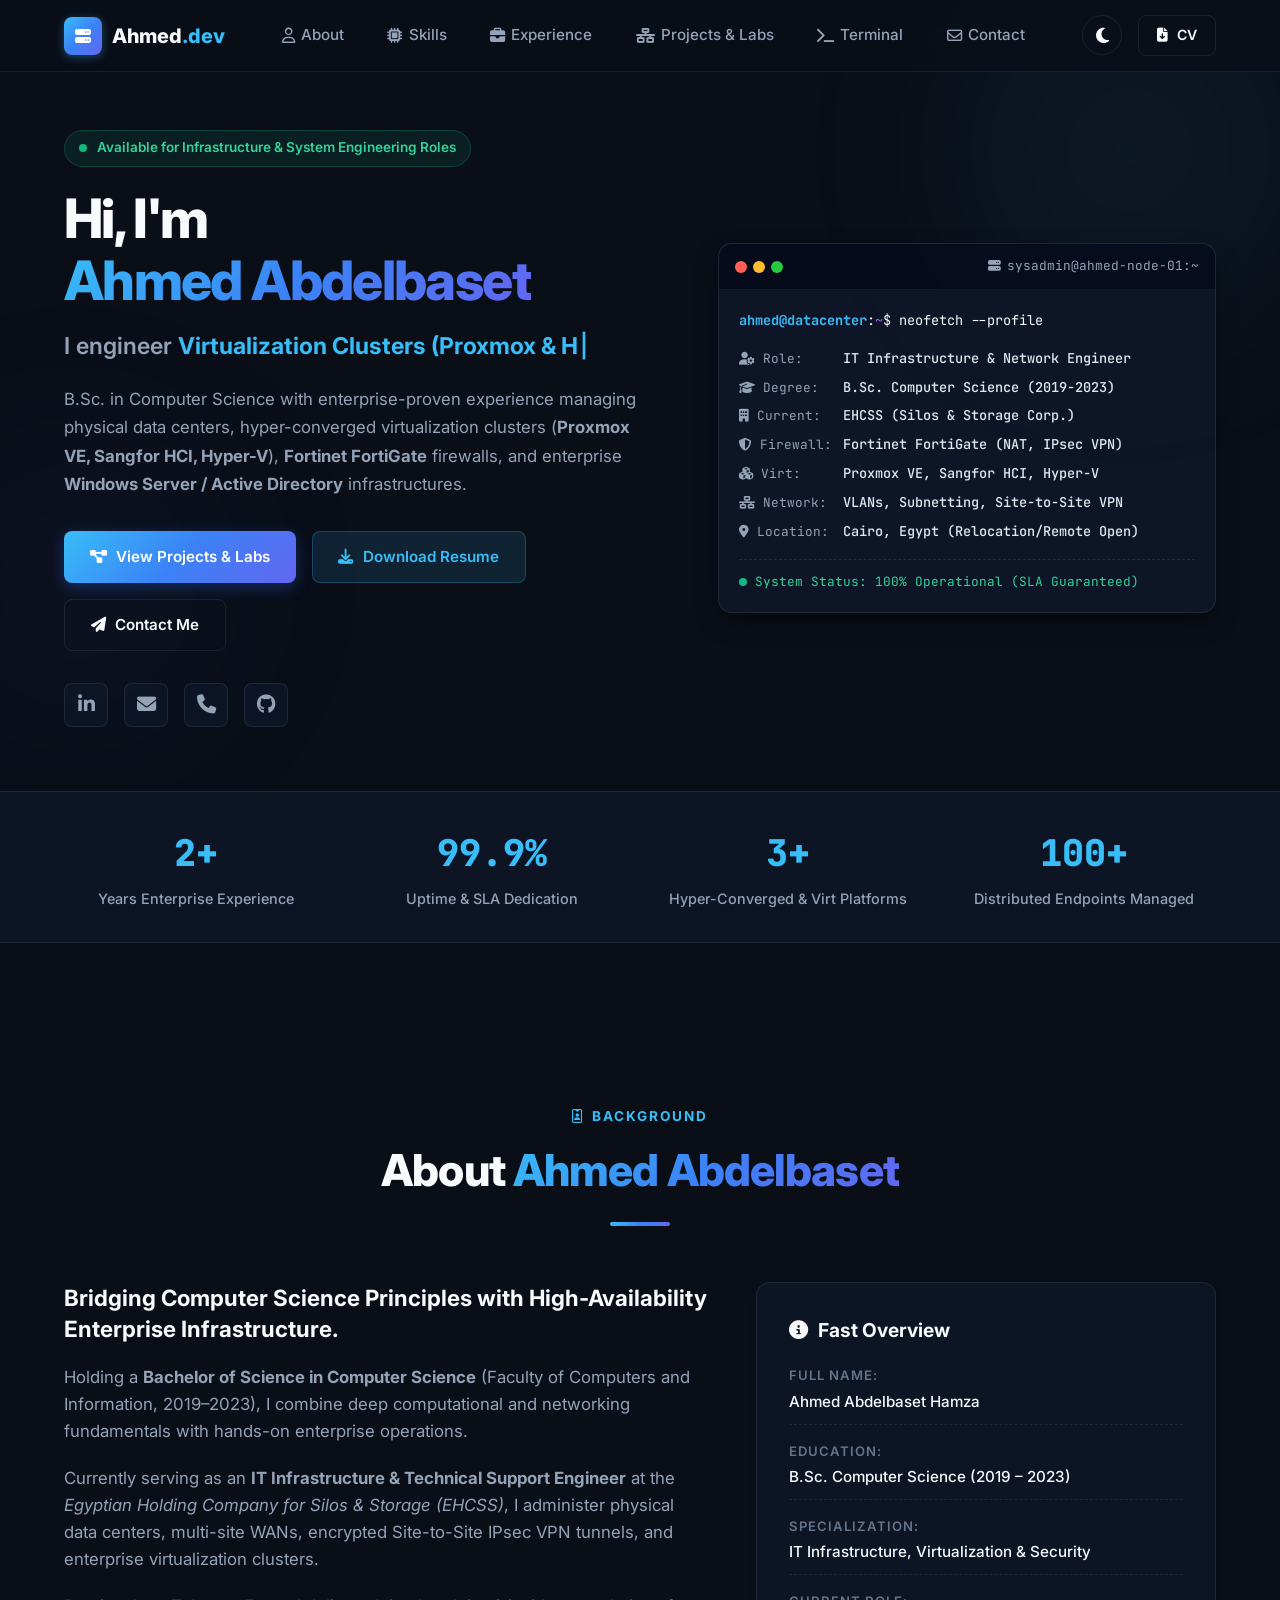
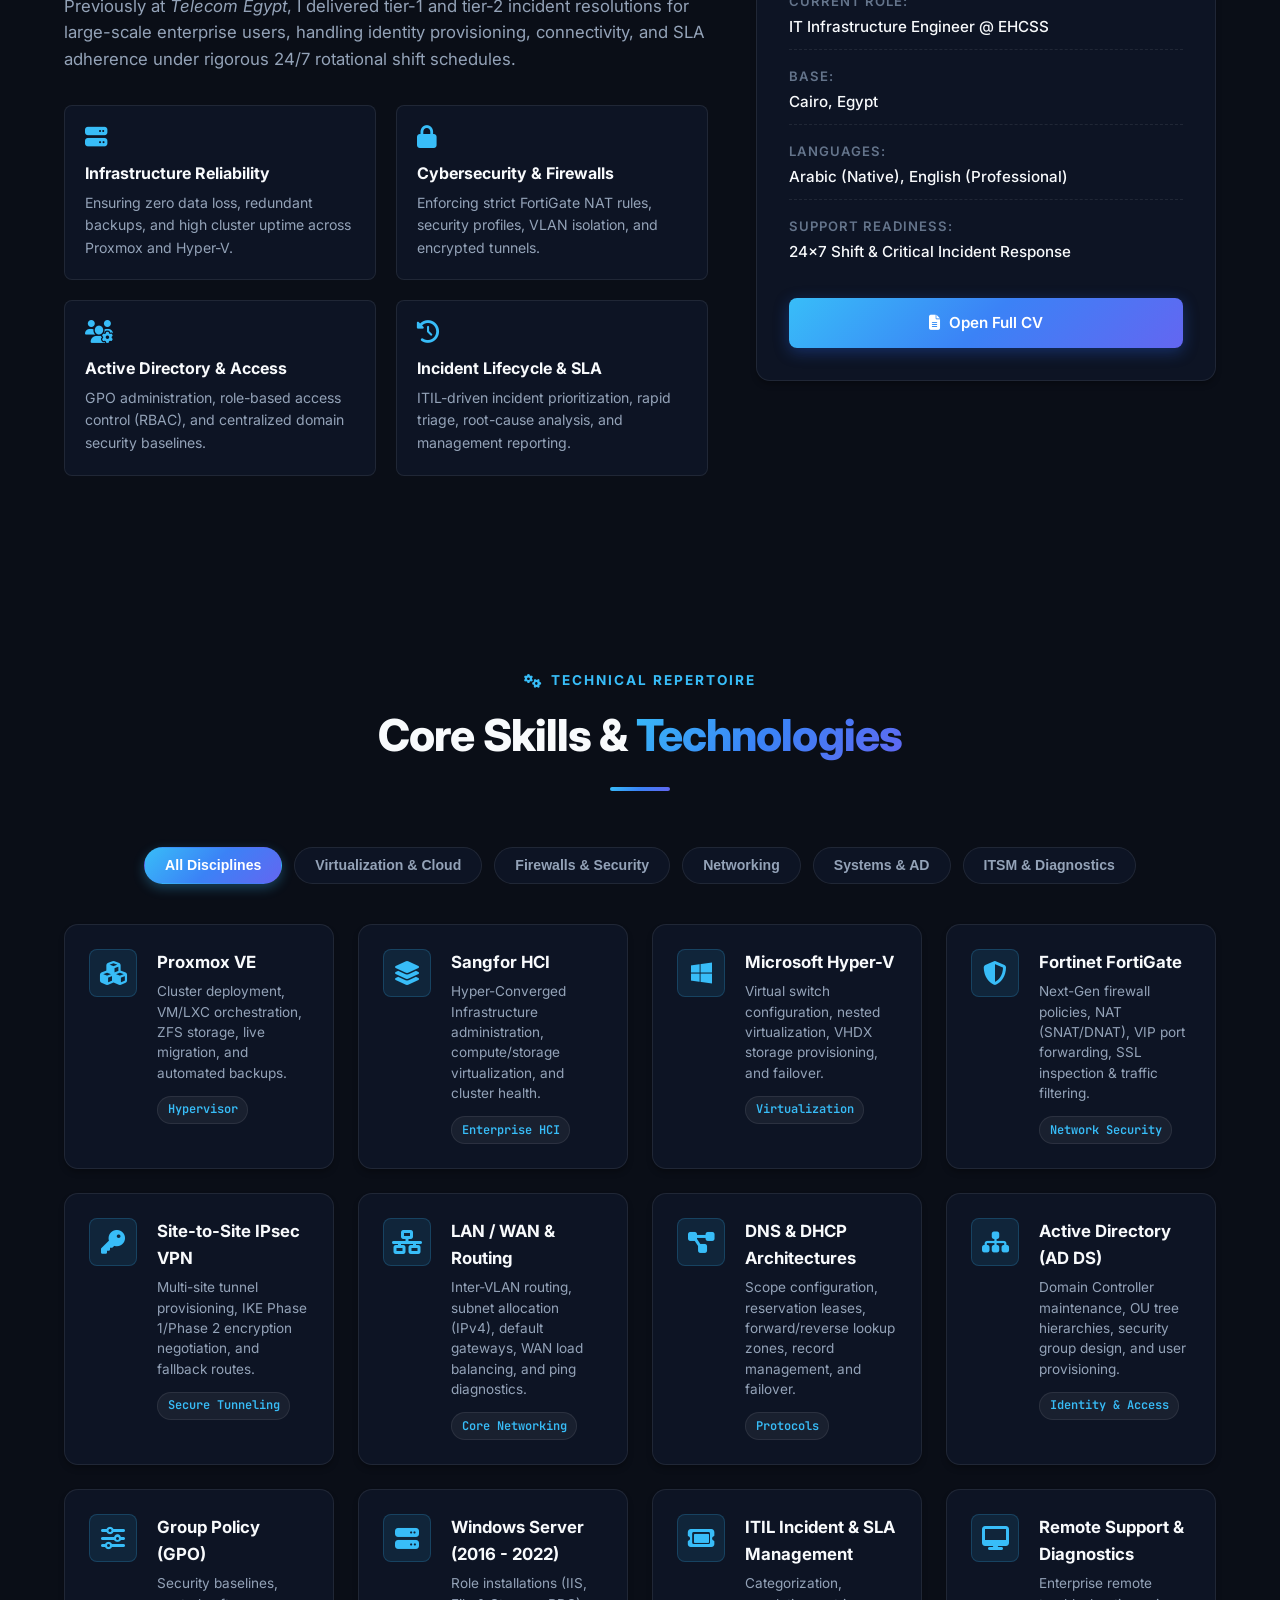
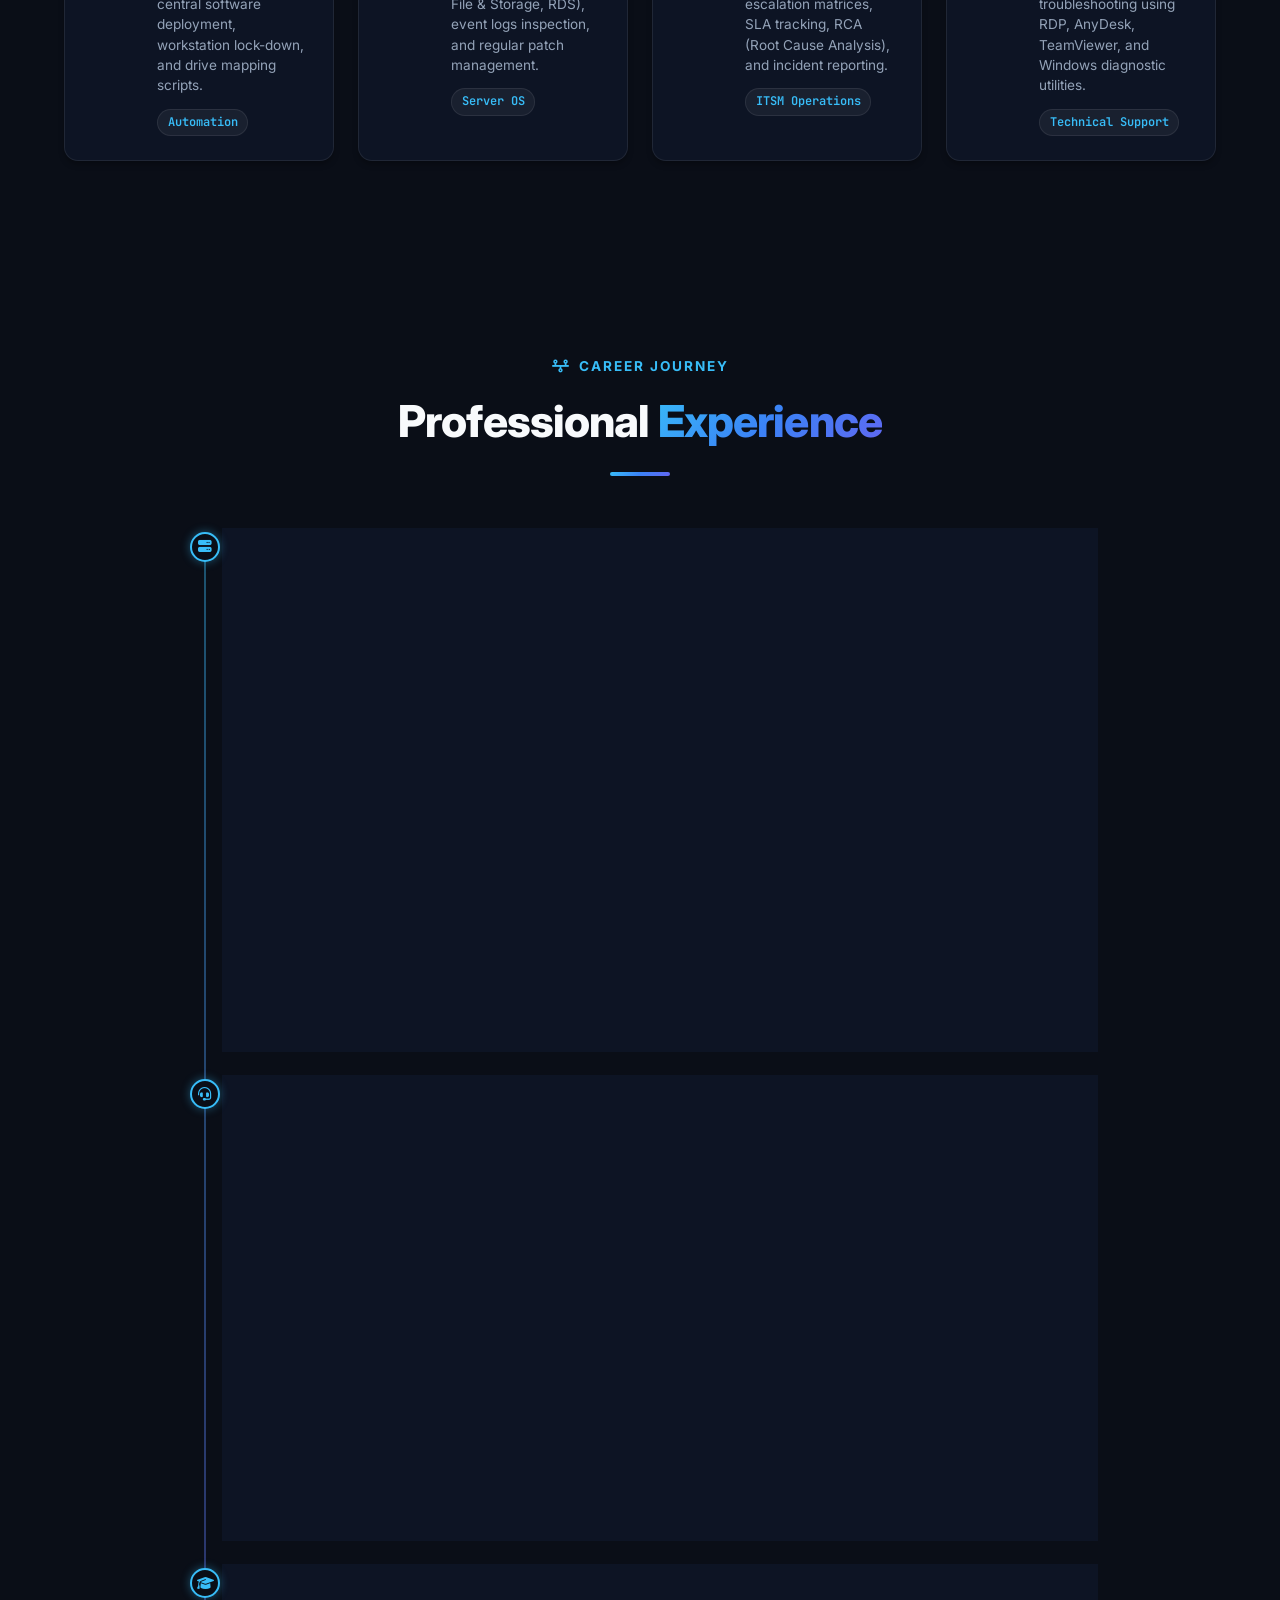
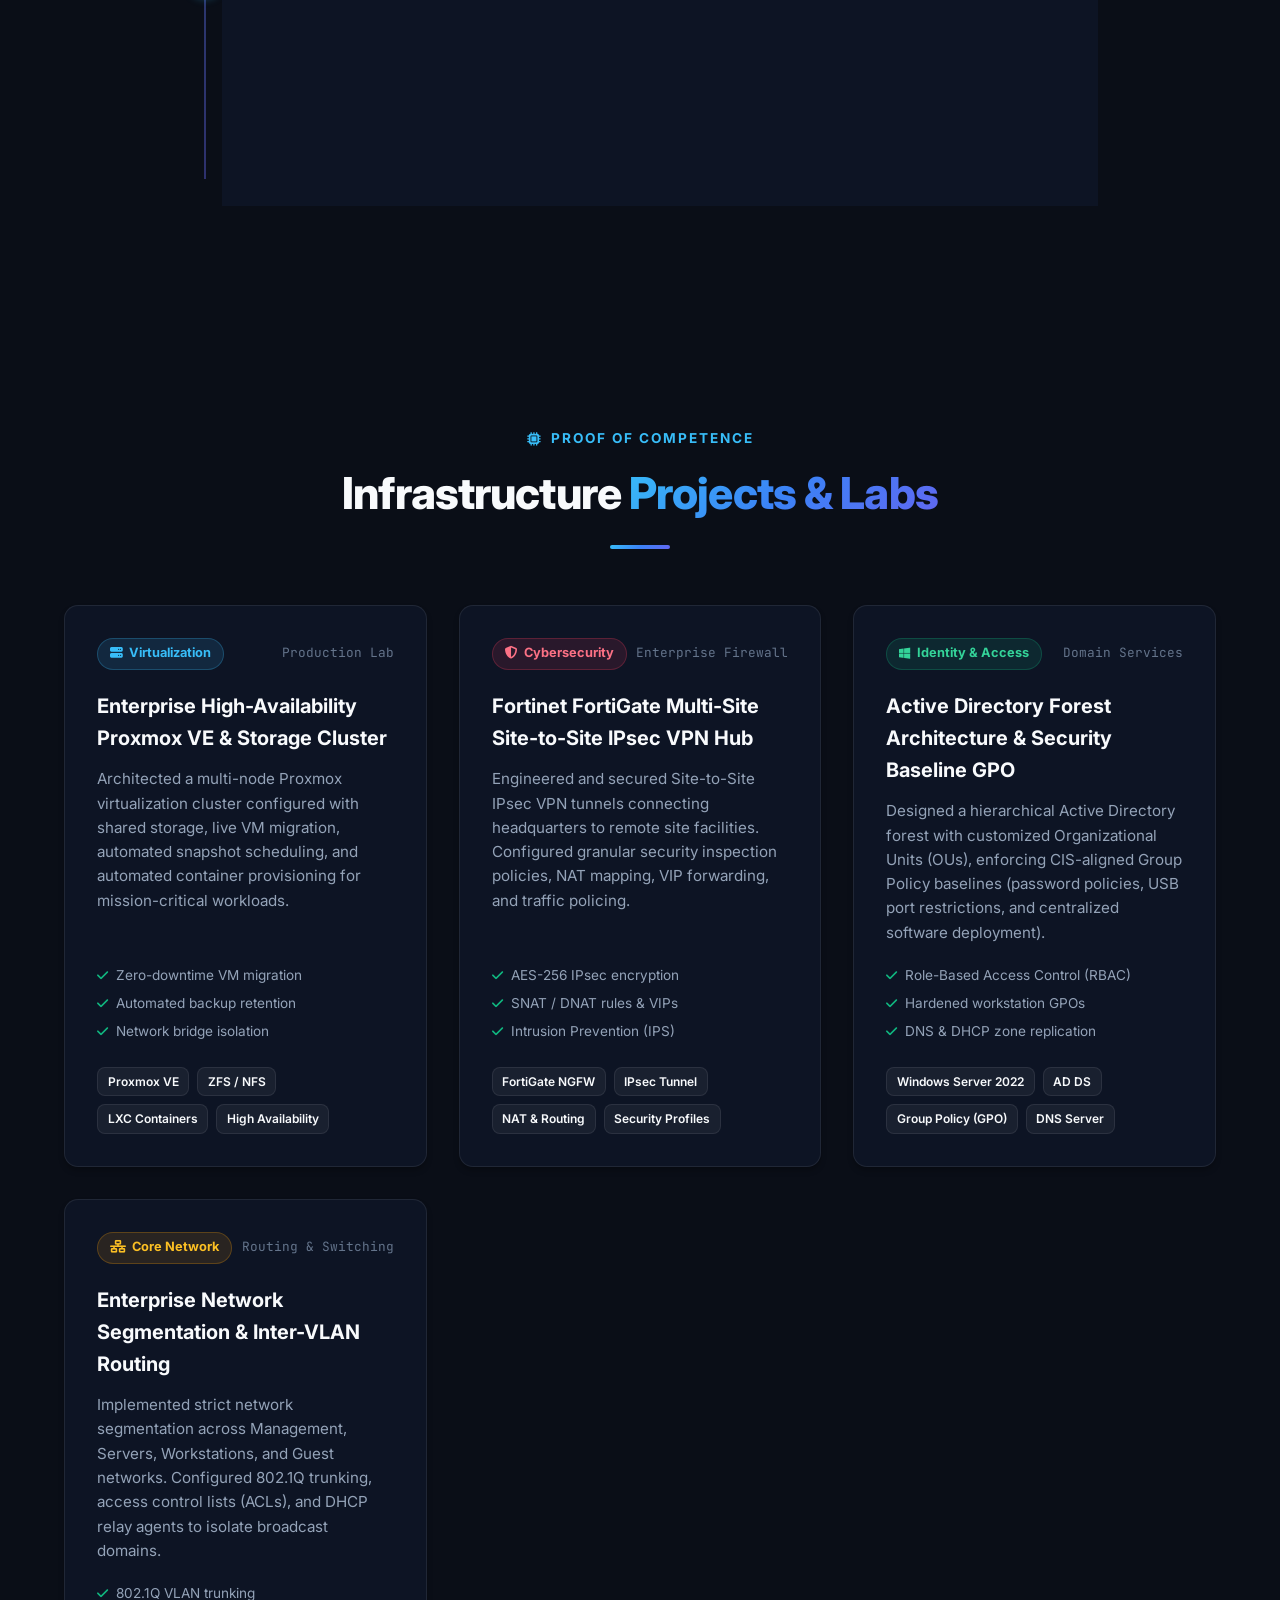
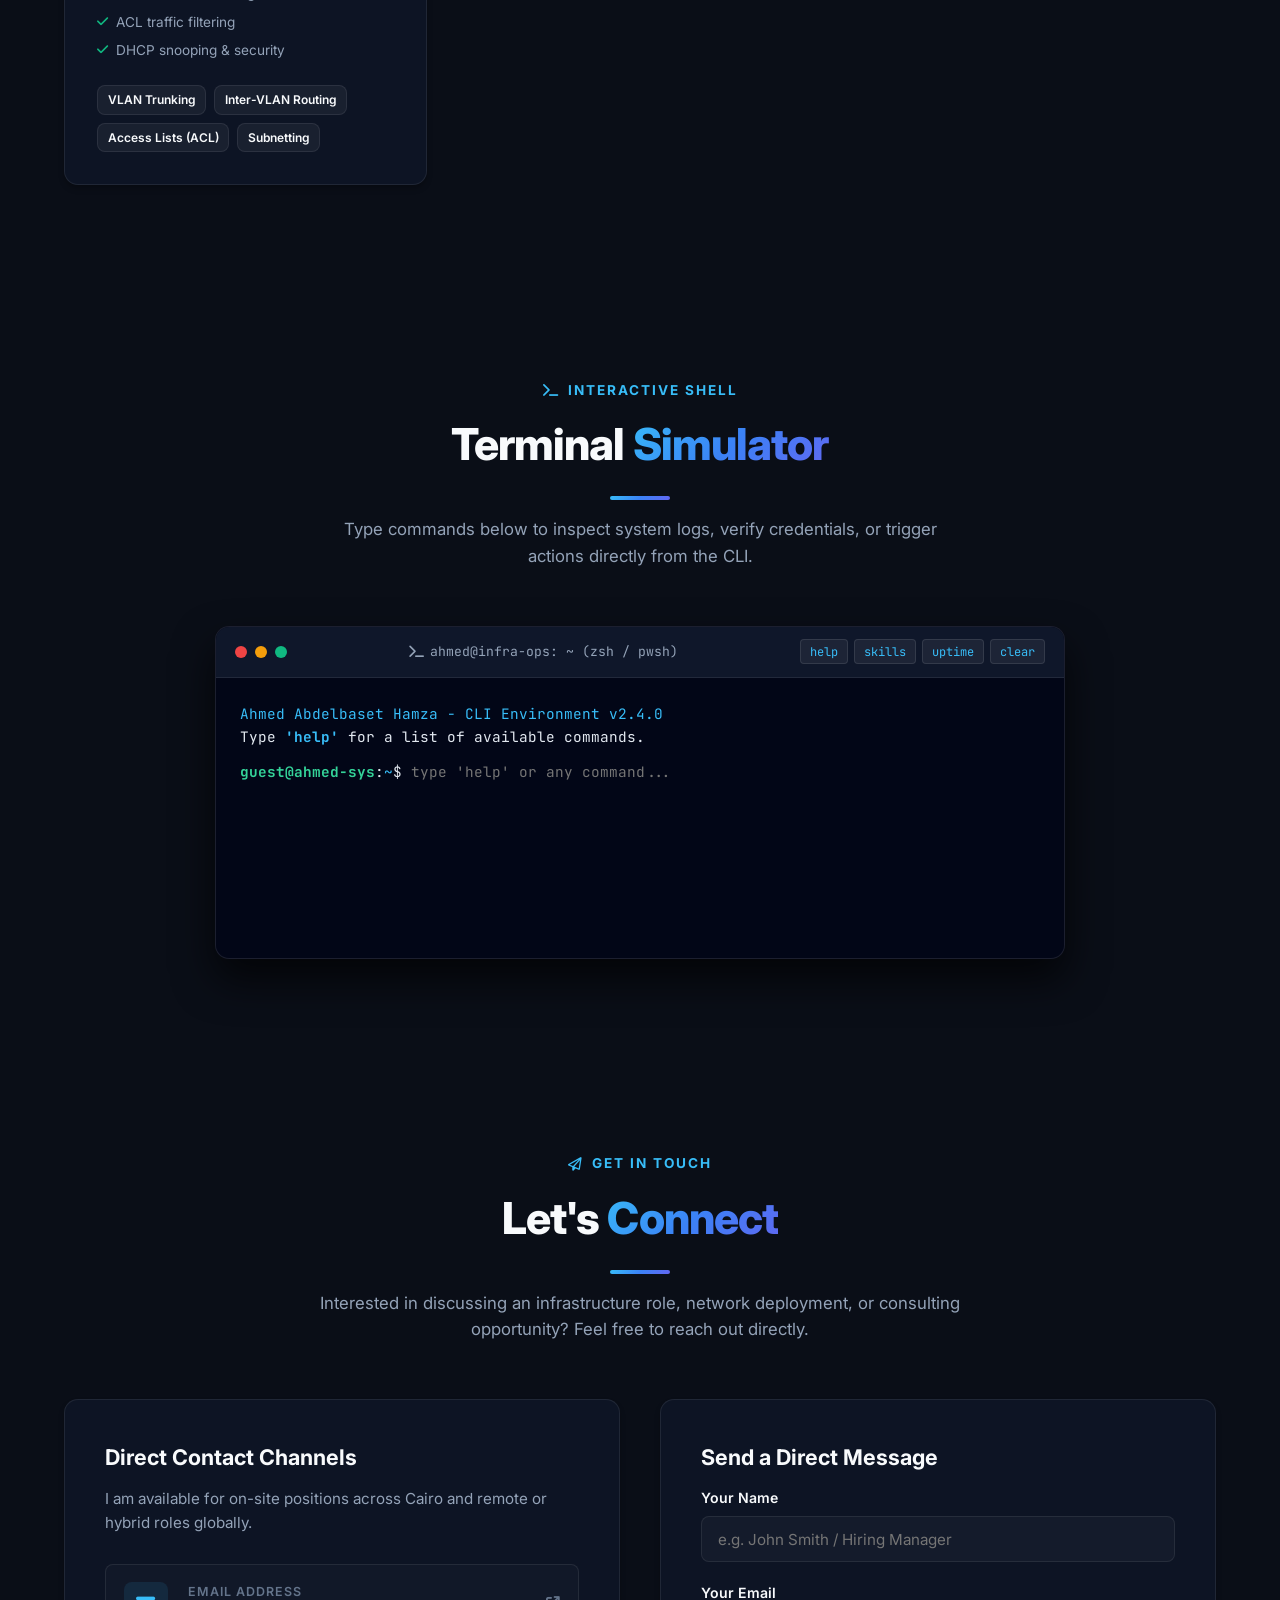
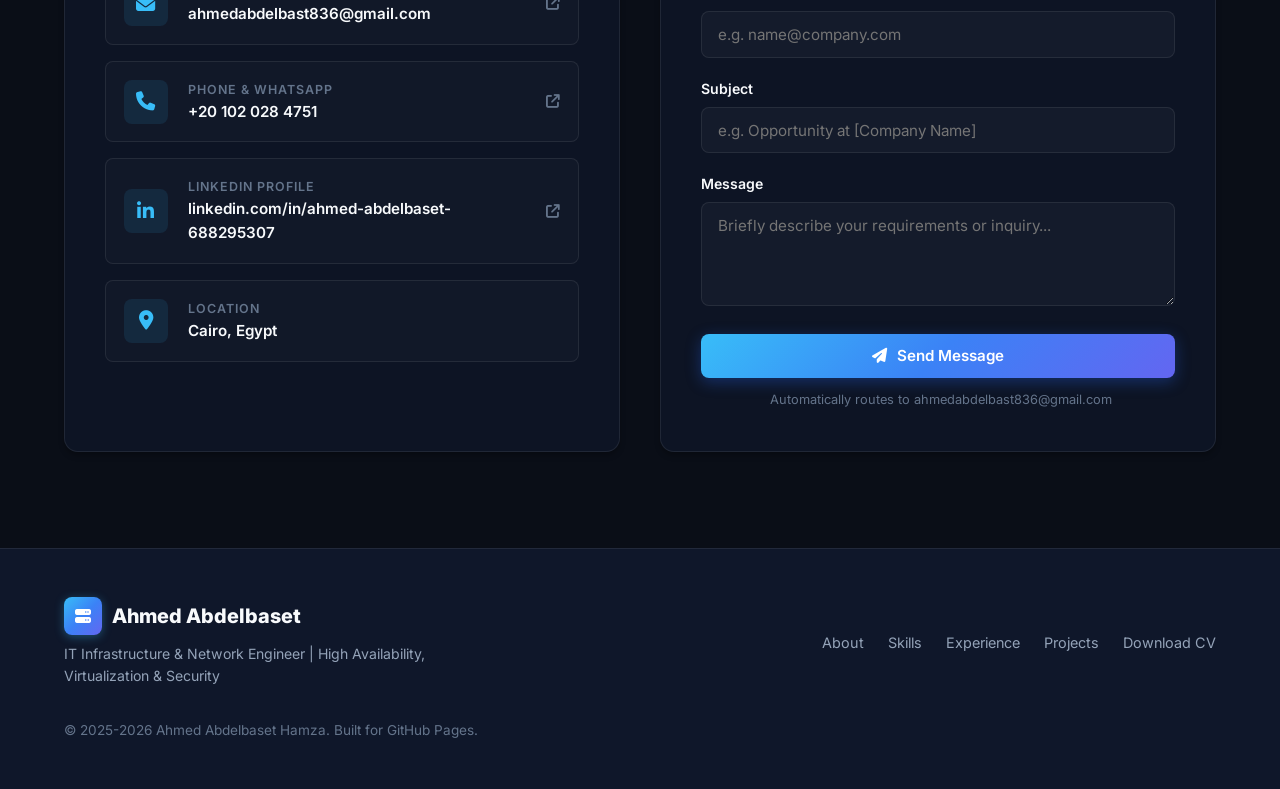
==== index.html @ 5640d0e8 "Add files via upload" ====
<!DOCTYPE html>
<html lang="en" data-theme="dark">
<head>
  <meta charset="UTF-8">
  <meta name="viewport" content="width=device-width, initial-scale=1.0">
  <title>Ahmed Abdelbaset | IT Infrastructure & Network Engineer</title>
  <meta name="description" content="Portfolio of Ahmed Abdelbaset Hamza - IT Infrastructure, Network Engineer & System Administrator. Specializing in Proxmox, FortiGate, Active Directory, and Enterprise IT Operations.">
  <meta name="keywords" content="Ahmed Abdelbaset, IT Infrastructure, Network Engineer, Proxmox, Fortinet FortiGate, Active Directory, Systems Administrator, Portfolio">
  <meta name="author" content="Ahmed Abdelbaset Hamza">

  <!-- Open Graph Meta Tags for Social Sharing & GitHub -->
  <meta property="og:title" content="Ahmed Abdelbaset | IT Infrastructure & Network Engineer">
  <meta property="og:description" content="Enterprise IT Infrastructure, Virtualization, Network Security & Systems Engineering Portfolio.">
  <meta property="og:type" content="website">

  <!-- Google Fonts: Inter & JetBrains Mono -->
  <link rel="preconnect" href="https://fonts.googleapis.com">
  <link rel="preconnect" href="https://fonts.gstatic.com" crossorigin>
  <link href="https://fonts.googleapis.com/css2?family=Inter:wght@300;400;500;600;700;800&family=JetBrains+Mono:wght@400;500;700&display=swap" rel="stylesheet">

  <!-- Font Awesome Icons -->
  <link rel="stylesheet" href="https://cdnjs.cloudflare.com/ajax/libs/font-awesome/6.5.1/css/all.min.css" integrity="sha512-DTOQO9RWCH3ppGqcWaEA1BIZOC6xxalwEsw9c2QQeAIftl+Vegovlnee1c9QX4TctnWMn13TZye+giMm8e2LwA==" crossorigin="anonymous" referrerpolicy="no-referrer" />

  <!-- Stylesheet -->
  <link rel="stylesheet" href="style.css">
</head>
<body>

  <!-- Background Ambient Glows -->
  <div class="glow-sphere glow-1"></div>
  <div class="glow-sphere glow-2"></div>

  <!-- Navigation Bar -->
  <header class="navbar" id="navbar">
    <div class="nav-container">
      <a href="#hero" class="brand-logo">
        <span class="logo-icon"><i class="fa-solid fa-server"></i></span>
        <span class="logo-text">Ahmed<span class="highlight">.dev</span></span>
      </a>

      <nav class="nav-menu" id="nav-menu">
        <ul class="nav-list">
          <li><a href="#about" class="nav-link"><i class="fa-regular fa-user"></i> About</a></li>
          <li><a href="#skills" class="nav-link"><i class="fa-solid fa-microchip"></i> Skills</a></li>
          <li><a href="#experience" class="nav-link"><i class="fa-solid fa-briefcase"></i> Experience</a></li>
          <li><a href="#projects" class="nav-link"><i class="fa-solid fa-network-wired"></i> Projects & Labs</a></li>
          <li><a href="#terminal" class="nav-link"><i class="fa-solid fa-terminal"></i> Terminal</a></li>
          <li><a href="#contact" class="nav-link"><i class="fa-regular fa-envelope"></i> Contact</a></li>
        </ul>
      </nav>

      <div class="nav-actions">
        <button class="theme-toggle-btn" id="theme-toggle" aria-label="Toggle dark/light mode" title="Toggle Theme">
          <i class="fa-solid fa-moon" id="theme-icon"></i>
        </button>
        <a href="Ahmed_Abdelbaset_CV.html" target="_blank" class="btn btn-outline nav-cv-btn">
          <i class="fa-solid fa-file-arrow-down"></i> <span>CV</span>
        </a>
        <button class="mobile-toggle-btn" id="mobile-toggle" aria-label="Open menu">
          <i class="fa-solid fa-bars"></i>
        </button>
      </div>
    </div>
  </header>

  <main>
    <!-- HERO SECTION -->
    <section class="hero-section" id="hero">
      <div class="container hero-container">
        <div class="hero-content">
          <div class="status-badge">
            <span class="pulse-dot"></span>
            <span>Available for Infrastructure & System Engineering Roles</span>
          </div>
          
          <h1 class="hero-title">
            Hi, I'm <span class="gradient-text">Ahmed Abdelbaset</span>
          </h1>

          <div class="role-wrapper">
            <span class="role-static">I engineer </span>
            <span class="role-dynamic" id="typewriter-text"></span>
            <span class="typing-cursor">|</span>
          </div>

          <p class="hero-description">
            B.Sc. in Computer Science with enterprise-proven experience managing physical data centers, hyper-converged virtualization clusters (<strong>Proxmox VE, Sangfor HCI, Hyper-V</strong>), <strong>Fortinet FortiGate</strong> firewalls, and enterprise <strong>Windows Server / Active Directory</strong> infrastructures.
          </p>

          <div class="hero-cta-group">
            <a href="#projects" class="btn btn-primary">
              <i class="fa-solid fa-diagram-project"></i> View Projects & Labs
            </a>
            <a href="Ahmed_Abdelbaset_CV.html" target="_blank" class="btn btn-secondary">
              <i class="fa-solid fa-download"></i> Download Resume
            </a>
            <a href="#contact" class="btn btn-outline">
              <i class="fa-solid fa-paper-plane"></i> Contact Me
            </a>
          </div>

          <div class="social-links-bar">
            <a href="https://www.linkedin.com/in/ahmed-abdelbaset-688295307" target="_blank" rel="noopener noreferrer" class="social-icon" title="LinkedIn Profile">
              <i class="fa-brands fa-linkedin-in"></i>
            </a>
            <a href="mailto:ahmedabdelbast836@gmail.com" class="social-icon" title="Send Email">
              <i class="fa-solid fa-envelope"></i>
            </a>
            <a href="tel:+201020284751" class="social-icon" title="Phone / WhatsApp">
              <i class="fa-solid fa-phone"></i>
            </a>
            <a href="https://github.com" target="_blank" rel="noopener noreferrer" class="social-icon" title="GitHub">
              <i class="fa-brands fa-github"></i>
            </a>
          </div>
        </div>

        <div class="hero-card-visual">
          <div class="terminal-card-glass">
            <div class="terminal-card-header">
              <div class="window-controls">
                <span class="circle red"></span>
                <span class="circle yellow"></span>
                <span class="circle green"></span>
              </div>
              <span class="terminal-card-title"><i class="fa-solid fa-server"></i> sysadmin@ahmed-node-01:~</span>
            </div>
            <div class="terminal-card-body">
              <p><span class="prompt-user">ahmed@datacenter</span>:<span class="prompt-path">~</span>$ neofetch --profile</p>
              <div class="quick-profile-spec">
                <div class="spec-row">
                  <span class="spec-label"><i class="fa-solid fa-user-gear"></i> Role:</span>
                  <span class="spec-val">IT Infrastructure & Network Engineer</span>
                </div>
                <div class="spec-row">
                  <span class="spec-label"><i class="fa-solid fa-graduation-cap"></i> Degree:</span>
                  <span class="spec-val">B.Sc. Computer Science (2019-2023)</span>
                </div>
                <div class="spec-row">
                  <span class="spec-label"><i class="fa-solid fa-building"></i> Current:</span>
                  <span class="spec-val">EHCSS (Silos & Storage Corp.)</span>
                </div>
                <div class="spec-row">
                  <span class="spec-label"><i class="fa-solid fa-shield-halved"></i> Firewall:</span>
                  <span class="spec-val">Fortinet FortiGate (NAT, IPsec VPN)</span>
                </div>
                <div class="spec-row">
                  <span class="spec-label"><i class="fa-solid fa-cubes"></i> Virt:</span>
                  <span class="spec-val">Proxmox VE, Sangfor HCI, Hyper-V</span>
                </div>
                <div class="spec-row">
                  <span class="spec-label"><i class="fa-solid fa-network-wired"></i> Network:</span>
                  <span class="spec-val">VLANs, Subnetting, Site-to-Site VPN</span>
                </div>
                <div class="spec-row">
                  <span class="spec-label"><i class="fa-solid fa-location-dot"></i> Location:</span>
                  <span class="spec-val">Cairo, Egypt (Relocation/Remote Open)</span>
                </div>
              </div>
              <div class="terminal-status-line">
                <span class="status-indicator-live"></span> System Status: 100% Operational (SLA Guaranteed)
              </div>
            </div>
          </div>
        </div>
      </div>

      <!-- Quick Metrics Ribbon -->
      <div class="metrics-ribbon">
        <div class="container metrics-grid">
          <div class="metric-item">
            <span class="metric-number">2+</span>
            <span class="metric-label">Years Enterprise Experience</span>
          </div>
          <div class="metric-item">
            <span class="metric-number">99.9%</span>
            <span class="metric-label">Uptime & SLA Dedication</span>
          </div>
          <div class="metric-item">
            <span class="metric-number">3+</span>
            <span class="metric-label">Hyper-Converged & Virt Platforms</span>
          </div>
          <div class="metric-item">
            <span class="metric-number">100+</span>
            <span class="metric-label">Distributed Endpoints Managed</span>
          </div>
        </div>
      </div>
    </section>

    <!-- ABOUT SECTION -->
    <section class="section about-section" id="about">
      <div class="container">
        <div class="section-header">
          <span class="section-subtitle"><i class="fa-regular fa-id-badge"></i> Background</span>
          <h2 class="section-title">About <span class="gradient-text">Ahmed Abdelbaset</span></h2>
          <div class="header-line"></div>
        </div>

        <div class="about-grid">
          <div class="about-text-column">
            <h3 class="about-lead">
              Bridging Computer Science Principles with High-Availability Enterprise Infrastructure.
            </h3>
            <p>
              Holding a <strong>Bachelor of Science in Computer Science</strong> (Faculty of Computers and Information, 2019–2023), I combine deep computational and networking fundamentals with hands-on enterprise operations.
            </p>
            <p>
              Currently serving as an <strong>IT Infrastructure & Technical Support Engineer</strong> at the <em>Egyptian Holding Company for Silos & Storage (EHCSS)</em>, I administer physical data centers, multi-site WANs, encrypted Site-to-Site IPsec VPN tunnels, and enterprise virtualization clusters.
            </p>
            <p>
              Previously at <em>Telecom Egypt</em>, I delivered tier-1 and tier-2 incident resolutions for large-scale enterprise users, handling identity provisioning, connectivity, and SLA adherence under rigorous 24/7 rotational shift schedules.
            </p>

            <div class="highlights-grid">
              <div class="highlight-box">
                <i class="fa-solid fa-server highlight-icon"></i>
                <h4>Infrastructure Reliability</h4>
                <p>Ensuring zero data loss, redundant backups, and high cluster uptime across Proxmox and Hyper-V.</p>
              </div>
              <div class="highlight-box">
                <i class="fa-solid fa-lock highlight-icon"></i>
                <h4>Cybersecurity & Firewalls</h4>
                <p>Enforcing strict FortiGate NAT rules, security profiles, VLAN isolation, and encrypted tunnels.</p>
              </div>
              <div class="highlight-box">
                <i class="fa-solid fa-users-gear highlight-icon"></i>
                <h4>Active Directory & Access</h4>
                <p>GPO administration, role-based access control (RBAC), and centralized domain security baselines.</p>
              </div>
              <div class="highlight-box">
                <i class="fa-solid fa-clock-rotate-left highlight-icon"></i>
                <h4>Incident Lifecycle & SLA</h4>
                <p>ITIL-driven incident prioritization, rapid triage, root-cause analysis, and management reporting.</p>
              </div>
            </div>
          </div>

          <div class="about-sidebar">
            <div class="quick-facts-card glass-panel">
              <h3><i class="fa-solid fa-circle-info"></i> Fast Overview</h3>
              <ul class="facts-list">
                <li>
                  <span class="fact-title">Full Name:</span>
                  <span class="fact-desc">Ahmed Abdelbaset Hamza</span>
                </li>
                <li>
                  <span class="fact-title">Education:</span>
                  <span class="fact-desc">B.Sc. Computer Science (2019 – 2023)</span>
                </li>
                <li>
                  <span class="fact-title">Specialization:</span>
                  <span class="fact-desc">IT Infrastructure, Virtualization & Security</span>
                </li>
                <li>
                  <span class="fact-title">Current Role:</span>
                  <span class="fact-desc">IT Infrastructure Engineer @ EHCSS</span>
                </li>
                <li>
                  <span class="fact-title">Base:</span>
                  <span class="fact-desc">Cairo, Egypt</span>
                </li>
                <li>
                  <span class="fact-title">Languages:</span>
                  <span class="fact-desc">Arabic (Native), English (Professional)</span>
                </li>
                <li>
                  <span class="fact-title">Support Readiness:</span>
                  <span class="fact-desc">24x7 Shift & Critical Incident Response</span>
                </li>
              </ul>
              <div class="card-action">
                <a href="Ahmed_Abdelbaset_CV.html" target="_blank" class="btn btn-primary btn-full">
                  <i class="fa-solid fa-file-lines"></i> Open Full CV
                </a>
              </div>
            </div>
          </div>
        </div>
      </div>
    </section>

    <!-- SKILLS SECTION -->
    <section class="section skills-section" id="skills">
      <div class="container">
        <div class="section-header">
          <span class="section-subtitle"><i class="fa-solid fa-gears"></i> Technical Repertoire</span>
          <h2 class="section-title">Core Skills & <span class="gradient-text">Technologies</span></h2>
          <div class="header-line"></div>
        </div>

        <!-- Filter tabs -->
        <div class="skills-filter-tabs">
          <button class="filter-btn active" data-filter="all">All Disciplines</button>
          <button class="filter-btn" data-filter="virt">Virtualization & Cloud</button>
          <button class="filter-btn" data-filter="sec">Firewalls & Security</button>
          <button class="filter-btn" data-filter="net">Networking</button>
          <button class="filter-btn" data-filter="sys">Systems & AD</button>
          <button class="filter-btn" data-filter="ops">ITSM & Diagnostics</button>
        </div>

        <div class="skills-grid">
          <!-- Virtualization -->
          <div class="skill-card glass-panel" data-category="virt">
            <div class="skill-icon-wrap"><i class="fa-solid fa-cubes"></i></div>
            <div class="skill-info">
              <h4>Proxmox VE</h4>
              <p>Cluster deployment, VM/LXC orchestration, ZFS storage, live migration, and automated backups.</p>
              <span class="skill-tag">Hypervisor</span>
            </div>
          </div>

          <div class="skill-card glass-panel" data-category="virt">
            <div class="skill-icon-wrap"><i class="fa-solid fa-layer-group"></i></div>
            <div class="skill-info">
              <h4>Sangfor HCI</h4>
              <p>Hyper-Converged Infrastructure administration, compute/storage virtualization, and cluster health.</p>
              <span class="skill-tag">Enterprise HCI</span>
            </div>
          </div>

          <div class="skill-card glass-panel" data-category="virt">
            <div class="skill-icon-wrap"><i class="fa-brands fa-windows"></i></div>
            <div class="skill-info">
              <h4>Microsoft Hyper-V</h4>
              <p>Virtual switch configuration, nested virtualization, VHDX storage provisioning, and failover.</p>
              <span class="skill-tag">Virtualization</span>
            </div>
          </div>

          <!-- Security & Firewalls -->
          <div class="skill-card glass-panel" data-category="sec">
            <div class="skill-icon-wrap"><i class="fa-solid fa-shield-halved"></i></div>
            <div class="skill-info">
              <h4>Fortinet FortiGate</h4>
              <p>Next-Gen firewall policies, NAT (SNAT/DNAT), VIP port forwarding, SSL inspection & traffic filtering.</p>
              <span class="skill-tag">Network Security</span>
            </div>
          </div>

          <div class="skill-card glass-panel" data-category="sec">
            <div class="skill-icon-wrap"><i class="fa-solid fa-key"></i></div>
            <div class="skill-info">
              <h4>Site-to-Site IPsec VPN</h4>
              <p>Multi-site tunnel provisioning, IKE Phase 1/Phase 2 encryption negotiation, and fallback routes.</p>
              <span class="skill-tag">Secure Tunneling</span>
            </div>
          </div>

          <!-- Networking -->
          <div class="skill-card glass-panel" data-category="net">
            <div class="skill-icon-wrap"><i class="fa-solid fa-network-wired"></i></div>
            <div class="skill-info">
              <h4>LAN / WAN & Routing</h4>
              <p>Inter-VLAN routing, subnet allocation (IPv4), default gateways, WAN load balancing, and ping diagnostics.</p>
              <span class="skill-tag">Core Networking</span>
            </div>
          </div>

          <div class="skill-card glass-panel" data-category="net">
            <div class="skill-icon-wrap"><i class="fa-solid fa-diagram-project"></i></div>
            <div class="skill-info">
              <h4>DNS & DHCP Architectures</h4>
              <p>Scope configuration, reservation leases, forward/reverse lookup zones, record management, and failover.</p>
              <span class="skill-tag">Protocols</span>
            </div>
          </div>

          <!-- Systems & Directory -->
          <div class="skill-card glass-panel" data-category="sys">
            <div class="skill-icon-wrap"><i class="fa-solid fa-sitemap"></i></div>
            <div class="skill-info">
              <h4>Active Directory (AD DS)</h4>
              <p>Domain Controller maintenance, OU tree hierarchies, security group design, and user provisioning.</p>
              <span class="skill-tag">Identity & Access</span>
            </div>
          </div>

          <div class="skill-card glass-panel" data-category="sys">
            <div class="skill-icon-wrap"><i class="fa-solid fa-sliders"></i></div>
            <div class="skill-info">
              <h4>Group Policy (GPO)</h4>
              <p>Security baselines, central software deployment, workstation lock-down, and drive mapping scripts.</p>
              <span class="skill-tag">Automation</span>
            </div>
          </div>

          <div class="skill-card glass-panel" data-category="sys">
            <div class="skill-icon-wrap"><i class="fa-solid fa-server"></i></div>
            <div class="skill-info">
              <h4>Windows Server (2016 - 2022)</h4>
              <p>Role installations (IIS, File & Storage, RDS), event logs inspection, and regular patch management.</p>
              <span class="skill-tag">Server OS</span>
            </div>
          </div>

          <!-- ITSM & Operations -->
          <div class="skill-card glass-panel" data-category="ops">
            <div class="skill-icon-wrap"><i class="fa-solid fa-ticket"></i></div>
            <div class="skill-info">
              <h4>ITIL Incident & SLA Management</h4>
              <p>Categorization, escalation matrices, SLA tracking, RCA (Root Cause Analysis), and incident reporting.</p>
              <span class="skill-tag">ITSM Operations</span>
            </div>
          </div>

          <div class="skill-card glass-panel" data-category="ops">
            <div class="skill-icon-wrap"><i class="fa-solid fa-desktop"></i></div>
            <div class="skill-info">
              <h4>Remote Support & Diagnostics</h4>
              <p>Enterprise remote troubleshooting using RDP, AnyDesk, TeamViewer, and Windows diagnostic utilities.</p>
              <span class="skill-tag">Technical Support</span>
            </div>
          </div>
        </div>
      </div>
    </section>

    <!-- EXPERIENCE SECTION -->
    <section class="section experience-section" id="experience">
      <div class="container">
        <div class="section-header">
          <span class="section-subtitle"><i class="fa-solid fa-timeline"></i> Career Journey</span>
          <h2 class="section-title">Professional <span class="gradient-text">Experience</span></h2>
          <div class="header-line"></div>
        </div>

        <div class="timeline">
          <!-- Timeline Item 1 -->
          <div class="timeline-item">
            <div class="timeline-marker">
              <i class="fa-solid fa-server"></i>
            </div>
            <div class="timeline-content glass-panel">
              <div class="timeline-header">
                <div>
                  <h3 class="role-heading">IT Infrastructure & Technical Support Engineer</h3>
                  <span class="company-name"><i class="fa-regular fa-building"></i> Egyptian Holding Company for Silos & Storage (EHCSS)</span>
                </div>
                <span class="date-badge"><i class="fa-regular fa-calendar-check"></i> Jan 2025 – Present</span>
              </div>
              <p class="role-location"><i class="fa-solid fa-location-dot"></i> Cairo, Egypt</p>
              
              <ul class="achievement-list">
                <li>Act as the primary escalation point for data center server hardware, networking, and connectivity across nationwide storage facilities.</li>
                <li>Administer enterprise virtualization environments including <strong>Proxmox VE</strong> and <strong>Sangfor HCI</strong>, conducting proactive node health checks and storage optimization.</li>
                <li>Configure and audit <strong>Fortinet FortiGate</strong> firewalls, managing perimeter security, NAT policies, and secure multi-site <strong>Site-to-Site IPsec VPN</strong> connectivity.</li>
                <li>Manage <strong>Active Directory Domain Services (AD DS)</strong>, enforcing security baselines and role restrictions via <strong>Group Policy Objects (GPOs)</strong>.</li>
                <li>Deliver Level-3 (L3) diagnostic support for complex server and network incidents, ensuring compliance with strict organizational SLA targets.</li>
              </ul>

              <div class="tech-tags-list">
                <span class="tech-tag">Proxmox VE</span>
                <span class="tech-tag">Sangfor HCI</span>
                <span class="tech-tag">Fortinet FortiGate</span>
                <span class="tech-tag">Active Directory</span>
                <span class="tech-tag">IPsec VPN</span>
                <span class="tech-tag">L3 Support</span>
              </div>
            </div>
          </div>

          <!-- Timeline Item 2 -->
          <div class="timeline-item">
            <div class="timeline-marker">
              <i class="fa-solid fa-headset"></i>
            </div>
            <div class="timeline-content glass-panel">
              <div class="timeline-header">
                <div>
                  <h3 class="role-heading">Information Technology Specialist (Helpdesk & Support)</h3>
                  <span class="company-name"><i class="fa-regular fa-building"></i> Telecom Egypt</span>
                </div>
                <span class="date-badge"><i class="fa-regular fa-calendar-check"></i> Jan 2024 – Dec 2024</span>
              </div>
              <p class="role-location"><i class="fa-solid fa-location-dot"></i> Cairo, Egypt</p>
              
              <ul class="achievement-list">
                <li>Delivered first- and second-line enterprise support via multi-channel ticketing portals, phone, and remote assistance tools (RDP, AnyDesk).</li>
                <li>Diagnosed and remediated client-side network issues, IP conflicts, DNS/DHCP misconfigurations, and remote VPN client authentications.</li>
                <li>Provisioned user workstations, Microsoft 365 services, client security policies, and domain credentials for enterprise personnel.</li>
                <li>Maintained high resolution and satisfaction ratings while operating effectively under 24/7 rotational shift schedules.</li>
              </ul>

              <div class="tech-tags-list">
                <span class="tech-tag">Telecom Egypt</span>
                <span class="tech-tag">ITIL Helpdesk</span>
                <span class="tech-tag">TCP/IP & DNS</span>
                <span class="tech-tag">Windows 10/11</span>
                <span class="tech-tag">VPN Client Setup</span>
                <span class="tech-tag">SLA Compliance</span>
              </div>
            </div>
          </div>

          <!-- Timeline Item 3 (Education) -->
          <div class="timeline-item">
            <div class="timeline-marker">
              <i class="fa-solid fa-graduation-cap"></i>
            </div>
            <div class="timeline-content glass-panel">
              <div class="timeline-header">
                <div>
                  <h3 class="role-heading">Bachelor of Science in Computer Science</h3>
                  <span class="company-name"><i class="fa-solid fa-university"></i> Faculty of Computers and Information</span>
                </div>
                <span class="date-badge"><i class="fa-regular fa-calendar-check"></i> 2019 – 2023</span>
              </div>
              <p class="role-location"><i class="fa-solid fa-location-dot"></i> Cairo, Egypt</p>
              
              <p class="education-desc">
                Comprehensive study covering computer networks, operating system architectures, database management, algorithms, data structures, and software engineering principles.
              </p>
            </div>
          </div>
        </div>
      </div>
    </section>

    <!-- PROJECTS & LABS SECTION -->
    <section class="section projects-section" id="projects">
      <div class="container">
        <div class="section-header">
          <span class="section-subtitle"><i class="fa-solid fa-microchip"></i> Proof of Competence</span>
          <h2 class="section-title">Infrastructure <span class="gradient-text">Projects & Labs</span></h2>
          <div class="header-line"></div>
        </div>

        <div class="projects-grid">
          <!-- Project 1 -->
          <div class="project-card glass-panel">
            <div class="project-top">
              <div class="project-badge"><i class="fa-solid fa-server"></i> Virtualization</div>
              <div class="project-meta">Production Lab</div>
            </div>
            <h3 class="project-title">Enterprise High-Availability Proxmox VE & Storage Cluster</h3>
            <p class="project-summary">
              Architected a multi-node Proxmox virtualization cluster configured with shared storage, live VM migration, automated snapshot scheduling, and automated container provisioning for mission-critical workloads.
            </p>
            <div class="project-highlights">
              <span><i class="fa-solid fa-check"></i> Zero-downtime VM migration</span>
              <span><i class="fa-solid fa-check"></i> Automated backup retention</span>
              <span><i class="fa-solid fa-check"></i> Network bridge isolation</span>
            </div>
            <div class="tech-tags-list">
              <span class="tech-tag">Proxmox VE</span>
              <span class="tech-tag">ZFS / NFS</span>
              <span class="tech-tag">LXC Containers</span>
              <span class="tech-tag">High Availability</span>
            </div>
          </div>

          <!-- Project 2 -->
          <div class="project-card glass-panel">
            <div class="project-top">
              <div class="project-badge sec-badge"><i class="fa-solid fa-shield-halved"></i> Cybersecurity</div>
              <div class="project-meta">Enterprise Firewall</div>
            </div>
            <h3 class="project-title">Fortinet FortiGate Multi-Site Site-to-Site IPsec VPN Hub</h3>
            <p class="project-summary">
              Engineered and secured Site-to-Site IPsec VPN tunnels connecting headquarters to remote site facilities. Configured granular security inspection policies, NAT mapping, VIP forwarding, and traffic policing.
            </p>
            <div class="project-highlights">
              <span><i class="fa-solid fa-check"></i> AES-256 IPsec encryption</span>
              <span><i class="fa-solid fa-check"></i> SNAT / DNAT rules & VIPs</span>
              <span><i class="fa-solid fa-check"></i> Intrusion Prevention (IPS)</span>
            </div>
            <div class="tech-tags-list">
              <span class="tech-tag">FortiGate NGFW</span>
              <span class="tech-tag">IPsec Tunnel</span>
              <span class="tech-tag">NAT & Routing</span>
              <span class="tech-tag">Security Profiles</span>
            </div>
          </div>

          <!-- Project 3 -->
          <div class="project-card glass-panel">
            <div class="project-top">
              <div class="project-badge sys-badge"><i class="fa-brands fa-windows"></i> Identity & Access</div>
              <div class="project-meta">Domain Services</div>
            </div>
            <h3 class="project-title">Active Directory Forest Architecture & Security Baseline GPO</h3>
            <p class="project-summary">
              Designed a hierarchical Active Directory forest with customized Organizational Units (OUs), enforcing CIS-aligned Group Policy baselines (password policies, USB port restrictions, and centralized software deployment).
            </p>
            <div class="project-highlights">
              <span><i class="fa-solid fa-check"></i> Role-Based Access Control (RBAC)</span>
              <span><i class="fa-solid fa-check"></i> Hardened workstation GPOs</span>
              <span><i class="fa-solid fa-check"></i> DNS & DHCP zone replication</span>
            </div>
            <div class="tech-tags-list">
              <span class="tech-tag">Windows Server 2022</span>
              <span class="tech-tag">AD DS</span>
              <span class="tech-tag">Group Policy (GPO)</span>
              <span class="tech-tag">DNS Server</span>
            </div>
          </div>

          <!-- Project 4 -->
          <div class="project-card glass-panel">
            <div class="project-top">
              <div class="project-badge net-badge"><i class="fa-solid fa-network-wired"></i> Core Network</div>
              <div class="project-meta">Routing & Switching</div>
            </div>
            <h3 class="project-title">Enterprise Network Segmentation & Inter-VLAN Routing</h3>
            <p class="project-summary">
              Implemented strict network segmentation across Management, Servers, Workstations, and Guest networks. Configured 802.1Q trunking, access control lists (ACLs), and DHCP relay agents to isolate broadcast domains.
            </p>
            <div class="project-highlights">
              <span><i class="fa-solid fa-check"></i> 802.1Q VLAN trunking</span>
              <span><i class="fa-solid fa-check"></i> ACL traffic filtering</span>
              <span><i class="fa-solid fa-check"></i> DHCP snooping & security</span>
            </div>
            <div class="tech-tags-list">
              <span class="tech-tag">VLAN Trunking</span>
              <span class="tech-tag">Inter-VLAN Routing</span>
              <span class="tech-tag">Access Lists (ACL)</span>
              <span class="tech-tag">Subnetting</span>
            </div>
          </div>
        </div>
      </div>
    </section>

    <!-- INTERACTIVE TERMINAL SECTION -->
    <section class="section terminal-section" id="terminal">
      <div class="container">
        <div class="section-header">
          <span class="section-subtitle"><i class="fa-solid fa-terminal"></i> Interactive Shell</span>
          <h2 class="section-title">Terminal <span class="gradient-text">Simulator</span></h2>
          <div class="header-line"></div>
          <p class="section-subtext">Type commands below to inspect system logs, verify credentials, or trigger actions directly from the CLI.</p>
        </div>

        <div class="terminal-container glass-panel">
          <div class="terminal-bar">
            <div class="terminal-buttons">
              <span class="t-btn t-close"></span>
              <span class="t-btn t-min"></span>
              <span class="t-btn t-max"></span>
            </div>
            <div class="terminal-tab-title">
              <i class="fa-solid fa-terminal"></i> ahmed@infra-ops: ~ (zsh / pwsh)
            </div>
            <div class="terminal-actions-quick">
              <button class="t-quick-cmd" onclick="runQuickCommand('help')">help</button>
              <button class="t-quick-cmd" onclick="runQuickCommand('skills')">skills</button>
              <button class="t-quick-cmd" onclick="runQuickCommand('uptime')">uptime</button>
              <button class="t-quick-cmd" onclick="runQuickCommand('clear')">clear</button>
            </div>
          </div>

          <div class="terminal-screen" id="terminal-screen">
            <div class="t-output-line welcome-msg">
              <span class="text-cyan">Ahmed Abdelbaset Hamza - CLI Environment v2.4.0</span><br>
              Type <span class="cmd-highlight">'help'</span> for a list of available commands.
            </div>
            <div id="terminal-history"></div>
            <div class="terminal-input-row">
              <span class="t-prompt"><span class="user-part">guest@ahmed-sys</span>:<span class="dir-part">~</span>$&nbsp;</span>
              <input type="text" id="terminal-input" class="t-input" autocomplete="off" spellcheck="false" placeholder="type 'help' or any command...">
            </div>
          </div>
        </div>
      </div>
    </section>

    <!-- CONTACT SECTION -->
    <section class="section contact-section" id="contact">
      <div class="container">
        <div class="section-header">
          <span class="section-subtitle"><i class="fa-regular fa-paper-plane"></i> Get In Touch</span>
          <h2 class="section-title">Let's <span class="gradient-text">Connect</span></h2>
          <div class="header-line"></div>
          <p class="section-subtext">Interested in discussing an infrastructure role, network deployment, or consulting opportunity? Feel free to reach out directly.</p>
        </div>

        <div class="contact-grid">
          <div class="contact-info-panel glass-panel">
            <h3>Direct Contact Channels</h3>
            <p>I am available for on-site positions across Cairo and remote or hybrid roles globally.</p>

            <div class="contact-cards-list">
              <a href="mailto:ahmedabdelbast836@gmail.com" class="contact-card">
                <div class="contact-card-icon"><i class="fa-solid fa-envelope"></i></div>
                <div class="contact-card-details">
                  <span class="contact-type">Email Address</span>
                  <span class="contact-val">ahmedabdelbast836@gmail.com</span>
                </div>
                <i class="fa-solid fa-arrow-up-right-from-square card-arrow"></i>
              </a>

              <a href="tel:+201020284751" class="contact-card">
                <div class="contact-card-icon"><i class="fa-solid fa-phone"></i></div>
                <div class="contact-card-details">
                  <span class="contact-type">Phone & WhatsApp</span>
                  <span class="contact-val">+20 102 028 4751</span>
                </div>
                <i class="fa-solid fa-arrow-up-right-from-square card-arrow"></i>
              </a>

              <a href="https://www.linkedin.com/in/ahmed-abdelbaset-688295307" target="_blank" rel="noopener noreferrer" class="contact-card">
                <div class="contact-card-icon"><i class="fa-brands fa-linkedin-in"></i></div>
                <div class="contact-card-details">
                  <span class="contact-type">LinkedIn Profile</span>
                  <span class="contact-val">linkedin.com/in/ahmed-abdelbaset-688295307</span>
                </div>
                <i class="fa-solid fa-arrow-up-right-from-square card-arrow"></i>
              </a>

              <div class="contact-card static-card">
                <div class="contact-card-icon"><i class="fa-solid fa-location-dot"></i></div>
                <div class="contact-card-details">
                  <span class="contact-type">Location</span>
                  <span class="contact-val">Cairo, Egypt</span>
                </div>
              </div>
            </div>
          </div>

          <div class="contact-form-panel glass-panel">
            <h3>Send a Direct Message</h3>
            <form id="contact-form" onsubmit="handleFormSubmit(event)">
              <div class="form-group">
                <label for="name">Your Name</label>
                <input type="text" id="name" name="name" required placeholder="e.g. John Smith / Hiring Manager">
              </div>

              <div class="form-group">
                <label for="email">Your Email</label>
                <input type="email" id="email" name="email" required placeholder="e.g. name@company.com">
              </div>

              <div class="form-group">
                <label for="subject">Subject</label>
                <input type="text" id="subject" name="subject" required placeholder="e.g. Opportunity at [Company Name]">
              </div>

              <div class="form-group">
                <label for="message">Message</label>
                <textarea id="message" name="message" rows="4" required placeholder="Briefly describe your requirements or inquiry..."></textarea>
              </div>

              <button type="submit" class="btn btn-primary btn-full">
                <i class="fa-solid fa-paper-plane"></i> Send Message
              </button>
              <p class="form-tip"><i class="fa-solid fa-shield-check"></i> Automatically routes to ahmedabdelbast836@gmail.com</p>
            </form>
          </div>
        </div>
      </div>
    </section>
  </main>

  <!-- FOOTER -->
  <footer class="site-footer">
    <div class="container footer-container">
      <div class="footer-left">
        <a href="#hero" class="brand-logo footer-logo">
          <span class="logo-icon"><i class="fa-solid fa-server"></i></span>
          <span class="logo-text">Ahmed Abdelbaset</span>
        </a>
        <p class="footer-tagline">IT Infrastructure & Network Engineer | High Availability, Virtualization & Security</p>
      </div>

      <div class="footer-links">
        <a href="#about">About</a>
        <a href="#skills">Skills</a>
        <a href="#experience">Experience</a>
        <a href="#projects">Projects</a>
        <a href="Ahmed_Abdelbaset_CV.html" target="_blank">Download CV</a>
      </div>

      <div class="footer-right">
        <p>&copy; 2025-2026 Ahmed Abdelbaset Hamza. Built for GitHub Pages.</p>
      </div>
    </div>
  </footer>

  <!-- Floating Back to Top Button -->
  <a href="#hero" class="back-to-top" id="backToTop" aria-label="Back to top">
    <i class="fa-solid fa-arrow-up"></i>
  </a>

  <!-- JavaScript -->
  <script src="script.js"></script>
</body>
</html>
---- style.css ----
/* ==========================================================================
   AHMED ABDELBASET - PROFESSIONAL PORTFOLIO STYLESHEET
   Modern, Ultra-responsive, Dark/Light mode, Glassmorphism, 60fps animations
   ========================================================================== */

:root {
  /* Dark Theme (Default) */
  --bg-primary: #0a0e17;
  --bg-secondary: #0f172a;
  --bg-card: rgba(15, 23, 42, 0.75);
  --bg-card-hover: rgba(30, 41, 59, 0.85);
  --border-color: rgba(255, 255, 255, 0.08);
  --border-color-hover: rgba(56, 189, 248, 0.4);
  
  --text-main: #f8fafc;
  --text-muted: #94a3b8;
  --text-dim: #64748b;
  
  --accent-cyan: #38bdf8;
  --accent-blue: #2563eb;
  --accent-indigo: #6366f1;
  --accent-emerald: #10b981;
  --accent-amber: #f59e0b;
  --accent-rose: #f43f5e;
  
  --gradient-primary: linear-gradient(135deg, #38bdf8 0%, #3b82f6 50%, #6366f1 100%);
  --gradient-card: linear-gradient(145deg, rgba(255, 255, 255, 0.04) 0%, rgba(255, 255, 255, 0.01) 100%);
  --gradient-glow: radial-gradient(circle, rgba(56, 189, 248, 0.15) 0%, rgba(0, 0, 0, 0) 70%);

  --shadow-sm: 0 4px 6px -1px rgba(0, 0, 0, 0.3);
  --shadow-md: 0 10px 25px -5px rgba(0, 0, 0, 0.5);
  --shadow-glow: 0 0 25px rgba(56, 189, 248, 0.2);

  --font-sans: 'Inter', -apple-system, BlinkMacSystemFont, "Segoe UI", Roboto, sans-serif;
  --font-mono: 'JetBrains Mono', monospace;
  
  --transition-fast: 0.2s ease;
  --transition-normal: 0.3s cubic-bezier(0.4, 0, 0.2, 1);
  --radius-sm: 8px;
  --radius-md: 14px;
  --radius-lg: 20px;
  --radius-full: 9999px;
}

[data-theme="light"] {
  --bg-primary: #f8fafc;
  --bg-secondary: #ffffff;
  --bg-card: rgba(255, 255, 255, 0.85);
  --bg-card-hover: rgba(241, 245, 249, 0.95);
  --border-color: rgba(15, 23, 42, 0.08);
  --border-color-hover: rgba(37, 99, 235, 0.4);

  --text-main: #0f172a;
  --text-muted: #475569;
  --text-dim: #94a3b8;

  --accent-cyan: #0284c7;
  --accent-blue: #2563eb;
  --accent-indigo: #4f46e5;
  --accent-emerald: #059669;

  --gradient-primary: linear-gradient(135deg, #0284c7 0%, #2563eb 60%, #4f46e5 100%);
  --gradient-card: linear-gradient(145deg, rgba(255, 255, 255, 0.9) 0%, rgba(248, 250, 252, 0.8) 100%);
  --gradient-glow: radial-gradient(circle, rgba(37, 99, 235, 0.1) 0%, rgba(0, 0, 0, 0) 70%);

  --shadow-sm: 0 2px 4px rgba(0, 0, 0, 0.05);
  --shadow-md: 0 10px 20px -3px rgba(0, 0, 0, 0.08);
  --shadow-glow: 0 0 20px rgba(37, 99, 235, 0.15);
}

/* ==========================================================================
   RESET & BASE STYLES
   ========================================================================== */
*, *::before, *::after {
  margin: 0;
  padding: 0;
  box-sizing: border-box;
}

html {
  scroll-behavior: smooth;
  font-size: 16px;
  -webkit-tap-highlight-color: transparent;
}

body {
  font-family: var(--font-sans);
  background-color: var(--bg-primary);
  color: var(--text-main);
  line-height: 1.6;
  overflow-x: hidden;
  transition: background-color var(--transition-normal), color var(--transition-normal);
  position: relative;
  min-height: 100vh;
}

/* Background Ambient Glows */
.glow-sphere {
  position: fixed;
  border-radius: 50%;
  pointer-events: none;
  z-index: 0;
  filter: blur(100px);
  opacity: 0.45;
  transition: opacity var(--transition-normal);
}

.glow-1 {
  width: 500px;
  height: 500px;
  top: -100px;
  right: -100px;
  background: radial-gradient(circle, rgba(56, 189, 248, 0.25) 0%, rgba(0, 0, 0, 0) 70%);
}

.glow-2 {
  width: 450px;
  height: 450px;
  bottom: 10%;
  left: -150px;
  background: radial-gradient(circle, rgba(99, 102, 241, 0.2) 0%, rgba(0, 0, 0, 0) 70%);
}

.container {
  width: 100%;
  max-width: 1200px;
  margin: 0 auto;
  padding: 0 1.5rem;
  position: relative;
  z-index: 1;
}

/* Typography Helpers */
.gradient-text {
  background: var(--gradient-primary);
  -webkit-background-clip: text;
  -webkit-text-fill-color: transparent;
  display: inline-block;
}

/* Section Header */
.section {
  padding: 6rem 0;
  position: relative;
  z-index: 1;
}

.section-header {
  text-align: center;
  margin-bottom: 3.5rem;
}

.section-subtitle {
  font-size: 0.85rem;
  text-transform: uppercase;
  letter-spacing: 2px;
  font-weight: 700;
  color: var(--accent-cyan);
  display: inline-flex;
  align-items: center;
  gap: 0.5rem;
  margin-bottom: 0.5rem;
}

.section-title {
  font-size: clamp(2rem, 3.5vw, 2.75rem);
  font-weight: 800;
  letter-spacing: -0.02em;
  color: var(--text-main);
}

.header-line {
  width: 60px;
  height: 4px;
  background: var(--gradient-primary);
  border-radius: var(--radius-full);
  margin: 1rem auto 0;
}

.section-subtext {
  color: var(--text-muted);
  max-width: 640px;
  margin: 1rem auto 0;
  font-size: 1.05rem;
}

/* Glass Panel Styling */
.glass-panel {
  background: var(--bg-card);
  backdrop-filter: blur(16px);
  -webkit-backdrop-filter: blur(16px);
  border: 1px solid var(--border-color);
  border-radius: var(--radius-md);
  box-shadow: var(--shadow-sm);
  transition: transform var(--transition-normal), border-color var(--transition-normal), box-shadow var(--transition-normal);
}

.glass-panel:hover {
  border-color: var(--border-color-hover);
  box-shadow: var(--shadow-glow);
}

/* Buttons */
.btn {
  display: inline-flex;
  align-items: center;
  justify-content: center;
  gap: 0.6rem;
  padding: 0.8rem 1.6rem;
  border-radius: var(--radius-sm);
  font-size: 0.95rem;
  font-weight: 600;
  text-decoration: none;
  cursor: pointer;
  border: none;
  transition: all var(--transition-fast);
  font-family: var(--font-sans);
}

.btn-primary {
  background: var(--gradient-primary);
  color: #ffffff;
  box-shadow: 0 4px 15px rgba(37, 99, 235, 0.35);
}

.btn-primary:hover {
  transform: translateY(-2px);
  box-shadow: 0 6px 20px rgba(56, 189, 248, 0.45);
}

.btn-secondary {
  background: rgba(56, 189, 248, 0.12);
  color: var(--accent-cyan);
  border: 1px solid rgba(56, 189, 248, 0.25);
}

.btn-secondary:hover {
  background: rgba(56, 189, 248, 0.22);
  transform: translateY(-2px);
  color: #ffffff;
}

.btn-outline {
  background: transparent;
  color: var(--text-main);
  border: 1px solid var(--border-color);
}

.btn-outline:hover {
  border-color: var(--accent-cyan);
  color: var(--accent-cyan);
  background: rgba(56, 189, 248, 0.05);
  transform: translateY(-2px);
}

.btn-full {
  width: 100%;
}

/* ==========================================================================
   NAVIGATION BAR
   ========================================================================== */
.navbar {
  position: fixed;
  top: 0;
  left: 0;
  right: 0;
  height: 72px;
  background: rgba(10, 14, 23, 0.75);
  backdrop-filter: blur(14px);
  -webkit-backdrop-filter: blur(14px);
  border-bottom: 1px solid var(--border-color);
  z-index: 1000;
  transition: background-color var(--transition-normal), height var(--transition-fast);
}

[data-theme="light"] .navbar {
  background: rgba(255, 255, 255, 0.8);
}

.nav-container {
  max-width: 1200px;
  height: 100%;
  margin: 0 auto;
  padding: 0 1.5rem;
  display: flex;
  align-items: center;
  justify-content: space-between;
}

.brand-logo {
  display: flex;
  align-items: center;
  gap: 0.6rem;
  text-decoration: none;
  font-weight: 800;
  font-size: 1.25rem;
  color: var(--text-main);
}

.logo-icon {
  width: 38px;
  height: 38px;
  border-radius: var(--radius-sm);
  background: var(--gradient-primary);
  display: flex;
  align-items: center;
  justify-content: center;
  color: #fff;
  font-size: 1rem;
  box-shadow: 0 2px 10px rgba(56, 189, 248, 0.35);
}

.highlight {
  color: var(--accent-cyan);
}

.nav-menu {
  display: flex;
}

.nav-list {
  display: flex;
  list-style: none;
  gap: 1.5rem;
  align-items: center;
}

.nav-link {
  color: var(--text-muted);
  text-decoration: none;
  font-size: 0.95rem;
  font-weight: 500;
  transition: color var(--transition-fast);
  display: flex;
  align-items: center;
  gap: 0.4rem;
  padding: 0.4rem 0.6rem;
  border-radius: var(--radius-sm);
}

.nav-link:hover, .nav-link.active {
  color: var(--accent-cyan);
}

.nav-actions {
  display: flex;
  align-items: center;
  gap: 1rem;
}

.theme-toggle-btn {
  background: transparent;
  border: 1px solid var(--border-color);
  color: var(--text-main);
  width: 40px;
  height: 40px;
  border-radius: 50%;
  cursor: pointer;
  display: flex;
  align-items: center;
  justify-content: center;
  font-size: 1.1rem;
  transition: all var(--transition-fast);
}

.theme-toggle-btn:hover {
  border-color: var(--accent-cyan);
  color: var(--accent-cyan);
  transform: rotate(15deg);
}

.nav-cv-btn {
  padding: 0.5rem 1.1rem;
  font-size: 0.88rem;
}

.mobile-toggle-btn {
  display: none;
  background: transparent;
  border: none;
  color: var(--text-main);
  font-size: 1.4rem;
  cursor: pointer;
}

/* ==========================================================================
   HERO SECTION
   ========================================================================== */
.hero-section {
  padding-top: 130px;
  padding-bottom: 4rem;
  min-height: 100vh;
  display: flex;
  flex-direction: column;
  justify-content: center;
  position: relative;
}

.hero-container {
  display: grid;
  grid-template-columns: 1.2fr 1fr;
  gap: 3.5rem;
  align-items: center;
}

.status-badge {
  display: inline-flex;
  align-items: center;
  gap: 0.6rem;
  padding: 0.4rem 0.9rem;
  border-radius: var(--radius-full);
  background: rgba(16, 185, 129, 0.1);
  border: 1px solid rgba(16, 185, 129, 0.25);
  color: #34d399;
  font-size: 0.85rem;
  font-weight: 600;
  margin-bottom: 1.25rem;
}

.pulse-dot {
  width: 8px;
  height: 8px;
  border-radius: 50%;
  background-color: #10b981;
  box-shadow: 0 0 0 rgba(16, 185, 129, 0.7);
  animation: pulse-ring 2s infinite;
}

@keyframes pulse-ring {
  0% { box-shadow: 0 0 0 0 rgba(16, 185, 129, 0.7); }
  70% { box-shadow: 0 0 0 8px rgba(16, 185, 129, 0); }
  100% { box-shadow: 0 0 0 0 rgba(16, 185, 129, 0); }
}

.hero-title {
  font-size: clamp(2.3rem, 4.5vw, 3.4rem);
  font-weight: 800;
  line-height: 1.15;
  letter-spacing: -0.03em;
  margin-bottom: 1rem;
}

.role-wrapper {
  font-size: clamp(1.15rem, 2.2vw, 1.45rem);
  font-weight: 600;
  color: var(--text-main);
  margin-bottom: 1.25rem;
  min-height: 2.2rem;
  display: flex;
  align-items: center;
}

.role-static {
  color: var(--text-muted);
}

.role-dynamic {
  color: var(--accent-cyan);
  font-weight: 700;
  margin-left: 0.4rem;
}

.typing-cursor {
  color: var(--accent-cyan);
  animation: blink 0.9s infinite;
  margin-left: 2px;
}

@keyframes blink {
  0%, 100% { opacity: 1; }
  50% { opacity: 0; }
}

.hero-description {
  font-size: 1.05rem;
  color: var(--text-muted);
  line-height: 1.7;
  margin-bottom: 2rem;
  max-width: 580px;
}

.hero-cta-group {
  display: flex;
  flex-wrap: wrap;
  gap: 1rem;
  margin-bottom: 2rem;
}

.social-links-bar {
  display: flex;
  align-items: center;
  gap: 1rem;
}

.social-icon {
  width: 44px;
  height: 44px;
  border-radius: var(--radius-sm);
  background: var(--bg-card);
  border: 1px solid var(--border-color);
  color: var(--text-muted);
  display: flex;
  align-items: center;
  justify-content: center;
  font-size: 1.2rem;
  text-decoration: none;
  transition: all var(--transition-fast);
}

.social-icon:hover {
  color: #fff;
  background: var(--gradient-primary);
  border-color: transparent;
  transform: translateY(-3px);
  box-shadow: 0 4px 12px rgba(56, 189, 248, 0.4);
}

/* Hero Terminal Visual Card */
.terminal-card-glass {
  background: rgba(15, 23, 42, 0.85);
  border: 1px solid var(--border-color);
  border-radius: var(--radius-md);
  box-shadow: var(--shadow-md);
  overflow: hidden;
  font-family: var(--font-mono);
  transition: transform var(--transition-normal);
}

[data-theme="light"] .terminal-card-glass {
  background: #1e293b; /* Maintain terminal look */
  color: #f8fafc;
}

.terminal-card-glass:hover {
  transform: translateY(-4px);
  border-color: var(--border-color-hover);
}

.terminal-card-header {
  background: rgba(2, 6, 23, 0.6);
  padding: 0.75rem 1rem;
  display: flex;
  align-items: center;
  justify-content: space-between;
  border-bottom: 1px solid rgba(255, 255, 255, 0.06);
}

.window-controls {
  display: flex;
  gap: 6px;
}

.circle {
  width: 12px;
  height: 12px;
  border-radius: 50%;
  display: inline-block;
}

.circle.red { background: #ff5f56; }
.circle.yellow { background: #ffbd2e; }
.circle.green { background: #27c93f; }

.terminal-card-title {
  font-size: 0.8rem;
  color: #94a3b8;
  display: flex;
  align-items: center;
  gap: 0.4rem;
}

.terminal-card-body {
  padding: 1.25rem;
  font-size: 0.85rem;
  line-height: 1.6;
}

.prompt-user {
  color: #38bdf8;
  font-weight: 700;
}

.prompt-path {
  color: #a855f7;
}

.quick-profile-spec {
  margin: 1rem 0;
  display: flex;
  flex-direction: column;
  gap: 0.45rem;
}

.spec-row {
  display: flex;
  gap: 0.6rem;
  align-items: baseline;
}

.spec-label {
  color: #94a3b8;
  min-width: 95px;
  font-size: 0.8rem;
}

.spec-val {
  color: #e2e8f0;
  font-weight: 500;
}

.terminal-status-line {
  margin-top: 1rem;
  padding-top: 0.75rem;
  border-top: 1px dashed rgba(255, 255, 255, 0.1);
  color: #34d399;
  font-size: 0.8rem;
  display: flex;
  align-items: center;
  gap: 0.5rem;
}

.status-indicator-live {
  width: 8px;
  height: 8px;
  border-radius: 50%;
  background: #10b981;
  display: inline-block;
}

/* Metrics Ribbon */
.metrics-ribbon {
  margin-top: 4rem;
  border-top: 1px solid var(--border-color);
  border-bottom: 1px solid var(--border-color);
  background: var(--bg-card);
  backdrop-filter: blur(10px);
  padding: 2rem 0;
}

.metrics-grid {
  display: grid;
  grid-template-columns: repeat(4, 1fr);
  gap: 2rem;
  text-align: center;
}

.metric-item {
  display: flex;
  flex-direction: column;
  gap: 0.25rem;
}

.metric-number {
  font-size: 2.3rem;
  font-weight: 800;
  color: var(--accent-cyan);
  font-family: var(--font-mono);
}

.metric-label {
  font-size: 0.9rem;
  color: var(--text-muted);
  font-weight: 500;
}

/* ==========================================================================
   ABOUT SECTION
   ========================================================================== */
.about-grid {
  display: grid;
  grid-template-columns: 1.4fr 1fr;
  gap: 3rem;
  align-items: start;
}

.about-lead {
  font-size: 1.4rem;
  font-weight: 700;
  line-height: 1.4;
  margin-bottom: 1.25rem;
  color: var(--text-main);
}

.about-text-column p {
  color: var(--text-muted);
  font-size: 1.05rem;
  margin-bottom: 1.25rem;
}

.highlights-grid {
  display: grid;
  grid-template-columns: 1fr 1fr;
  gap: 1.25rem;
  margin-top: 2rem;
}

.highlight-box {
  background: var(--bg-card);
  border: 1px solid var(--border-color);
  border-radius: var(--radius-sm);
  padding: 1.25rem;
  transition: all var(--transition-fast);
}

.highlight-box:hover {
  border-color: var(--accent-cyan);
  transform: translateY(-2px);
}

.highlight-icon {
  font-size: 1.4rem;
  color: var(--accent-cyan);
  margin-bottom: 0.75rem;
}

.highlight-box h4 {
  font-size: 1rem;
  font-weight: 700;
  margin-bottom: 0.35rem;
  color: var(--text-main);
}

.highlight-box p {
  font-size: 0.88rem;
  color: var(--text-muted);
  margin-bottom: 0;
}

/* Quick Facts Card */
.quick-facts-card {
  padding: 2rem;
}

.quick-facts-card h3 {
  font-size: 1.2rem;
  font-weight: 700;
  margin-bottom: 1.25rem;
  display: flex;
  align-items: center;
  gap: 0.6rem;
  color: var(--text-main);
}

.facts-list {
  list-style: none;
  display: flex;
  flex-direction: column;
  gap: 1rem;
  margin-bottom: 1.5rem;
}

.facts-list li {
  display: flex;
  flex-direction: column;
  border-bottom: 1px dashed var(--border-color);
  padding-bottom: 0.6rem;
}

.facts-list li:last-child {
  border-bottom: none;
}

.fact-title {
  font-size: 0.82rem;
  text-transform: uppercase;
  letter-spacing: 1px;
  color: var(--text-dim);
  font-weight: 600;
}

.fact-desc {
  font-size: 0.95rem;
  color: var(--text-main);
  font-weight: 500;
  margin-top: 0.2rem;
}

/* ==========================================================================
   SKILLS SECTION
   ========================================================================== */
.skills-filter-tabs {
  display: flex;
  flex-wrap: wrap;
  justify-content: center;
  gap: 0.75rem;
  margin-bottom: 2.5rem;
}

.filter-btn {
  background: var(--bg-card);
  border: 1px solid var(--border-color);
  color: var(--text-muted);
  padding: 0.6rem 1.25rem;
  border-radius: var(--radius-full);
  font-size: 0.88rem;
  font-weight: 600;
  cursor: pointer;
  transition: all var(--transition-fast);
}

.filter-btn:hover, .filter-btn.active {
  background: var(--gradient-primary);
  color: #fff;
  border-color: transparent;
  box-shadow: 0 4px 12px rgba(56, 189, 248, 0.3);
}

.skills-grid {
  display: grid;
  grid-template-columns: repeat(auto-fill, minmax(270px, 1fr));
  gap: 1.5rem;
}

.skill-card {
  padding: 1.5rem;
  display: flex;
  align-items: flex-start;
  gap: 1.25rem;
  transition: all var(--transition-normal);
}

.skill-icon-wrap {
  width: 48px;
  height: 48px;
  border-radius: var(--radius-sm);
  background: rgba(56, 189, 248, 0.1);
  color: var(--accent-cyan);
  display: flex;
  align-items: center;
  justify-content: center;
  font-size: 1.5rem;
  flex-shrink: 0;
  border: 1px solid rgba(56, 189, 248, 0.2);
}

.skill-info h4 {
  font-size: 1.05rem;
  font-weight: 700;
  margin-bottom: 0.35rem;
}

.skill-info p {
  font-size: 0.85rem;
  color: var(--text-muted);
  line-height: 1.5;
  margin-bottom: 0.75rem;
}

.skill-tag {
  display: inline-block;
  padding: 0.2rem 0.6rem;
  border-radius: var(--radius-full);
  background: rgba(255, 255, 255, 0.05);
  border: 1px solid var(--border-color);
  color: var(--accent-cyan);
  font-size: 0.75rem;
  font-weight: 600;
  font-family: var(--font-mono);
}

/* ==========================================================================
   EXPERIENCE TIMELINE
   ========================================================================== */
.timeline {
  position: relative;
  max-width: 900px;
  margin: 0 auto;
  padding-left: 2.5rem;
}

.timeline::before {
  content: '';
  position: absolute;
  top: 15px;
  bottom: 15px;
  left: 14px;
  width: 2px;
  background: linear-gradient(to bottom, var(--accent-cyan), var(--accent-indigo));
  opacity: 0.4;
}

.timeline-item {
  position: relative;
  margin-bottom: 2.5rem;
}

.timeline-marker {
  position: absolute;
  left: -2.5rem;
  top: 0;
  width: 30px;
  height: 30px;
  border-radius: 50%;
  background: var(--bg-primary);
  border: 2px solid var(--accent-cyan);
  display: flex;
  align-items: center;
  justify-content: center;
  color: var(--accent-cyan);
  font-size: 0.85rem;
  box-shadow: 0 0 10px rgba(56, 189, 248, 0.4);
  z-index: 2;
}

.timeline-content {
  padding: 2rem;
}

.timeline-header {
  display: flex;
  justify-content: space-between;
  align-items: flex-start;
  flex-wrap: wrap;
  gap: 1rem;
  margin-bottom: 0.5rem;
}

.role-heading {
  font-size: 1.25rem;
  font-weight: 800;
  color: var(--text-main);
}

.company-name {
  font-size: 1rem;
  color: var(--accent-cyan);
  font-weight: 600;
  display: block;
  margin-top: 0.2rem;
}

.date-badge {
  font-size: 0.82rem;
  padding: 0.35rem 0.8rem;
  border-radius: var(--radius-full);
  background: rgba(56, 189, 248, 0.1);
  border: 1px solid rgba(56, 189, 248, 0.2);
  color: var(--accent-cyan);
  font-weight: 600;
  white-space: nowrap;
}

.role-location {
  font-size: 0.85rem;
  color: var(--text-dim);
  margin-bottom: 1.25rem;
}

.achievement-list {
  list-style: none;
  margin-bottom: 1.25rem;
  display: flex;
  flex-direction: column;
  gap: 0.6rem;
}

.achievement-list li {
  position: relative;
  padding-left: 1.25rem;
  font-size: 0.95rem;
  color: var(--text-muted);
  line-height: 1.6;
}

.achievement-list li::before {
  content: '▹';
  position: absolute;
  left: 0;
  color: var(--accent-cyan);
  font-weight: bold;
}

.education-desc {
  color: var(--text-muted);
  font-size: 0.95rem;
  line-height: 1.6;
}

.tech-tags-list {
  display: flex;
  flex-wrap: wrap;
  gap: 0.5rem;
}

.tech-tag {
  font-size: 0.75rem;
  font-weight: 600;
  background: rgba(255, 255, 255, 0.05);
  border: 1px solid var(--border-color);
  color: var(--text-main);
  padding: 0.25rem 0.6rem;
  border-radius: var(--radius-sm);
}

/* ==========================================================================
   PROJECTS SECTION
   ========================================================================== */
.projects-grid {
  display: grid;
  grid-template-columns: repeat(auto-fit, minmax(320px, 1fr));
  gap: 2rem;
}

.project-card {
  padding: 2rem;
  display: flex;
  flex-direction: column;
}

.project-top {
  display: flex;
  justify-content: space-between;
  align-items: center;
  margin-bottom: 1.25rem;
}

.project-badge {
  font-size: 0.8rem;
  font-weight: 700;
  padding: 0.3rem 0.75rem;
  border-radius: var(--radius-full);
  background: rgba(56, 189, 248, 0.12);
  color: var(--accent-cyan);
  border: 1px solid rgba(56, 189, 248, 0.25);
  display: inline-flex;
  align-items: center;
  gap: 0.4rem;
}

.project-badge.sec-badge {
  background: rgba(244, 63, 94, 0.12);
  color: #fb7185;
  border-color: rgba(244, 63, 94, 0.25);
}

.project-badge.sys-badge {
  background: rgba(16, 185, 129, 0.12);
  color: #34d399;
  border-color: rgba(16, 185, 129, 0.25);
}

.project-badge.net-badge {
  background: rgba(245, 158, 11, 0.12);
  color: #fbbf24;
  border-color: rgba(245, 158, 11, 0.25);
}

.project-meta {
  font-size: 0.8rem;
  color: var(--text-dim);
  font-family: var(--font-mono);
}

.project-title {
  font-size: 1.25rem;
  font-weight: 700;
  margin-bottom: 0.85rem;
  color: var(--text-main);
}

.project-summary {
  font-size: 0.95rem;
  color: var(--text-muted);
  line-height: 1.6;
  margin-bottom: 1.25rem;
  flex-grow: 1;
}

.project-highlights {
  display: flex;
  flex-direction: column;
  gap: 0.4rem;
  margin-bottom: 1.5rem;
  font-size: 0.85rem;
  color: var(--text-muted);
}

.project-highlights span {
  display: flex;
  align-items: center;
  gap: 0.5rem;
}

.project-highlights i {
  color: #10b981;
  font-size: 0.8rem;
}

/* ==========================================================================
   TERMINAL SIMULATOR SECTION
   ========================================================================== */
.terminal-container {
  max-width: 850px;
  margin: 0 auto;
  border-radius: var(--radius-md);
  overflow: hidden;
  background: #020617;
  border: 1px solid rgba(255, 255, 255, 0.1);
  box-shadow: 0 20px 40px rgba(0, 0, 0, 0.7);
}

.terminal-bar {
  background: #0f172a;
  padding: 0.8rem 1.2rem;
  display: flex;
  align-items: center;
  justify-content: space-between;
  border-bottom: 1px solid rgba(255, 255, 255, 0.08);
}

.terminal-buttons {
  display: flex;
  gap: 8px;
}

.t-btn {
  width: 12px;
  height: 12px;
  border-radius: 50%;
  display: inline-block;
}

.t-close { background: #ef4444; }
.t-min { background: #f59e0b; }
.t-max { background: #10b981; }

.terminal-tab-title {
  font-family: var(--font-mono);
  font-size: 0.82rem;
  color: #94a3b8;
  display: flex;
  align-items: center;
  gap: 0.4rem;
}

.terminal-actions-quick {
  display: flex;
  gap: 0.4rem;
}

.t-quick-cmd {
  background: rgba(255, 255, 255, 0.06);
  border: 1px solid rgba(255, 255, 255, 0.1);
  color: #38bdf8;
  font-family: var(--font-mono);
  font-size: 0.75rem;
  padding: 0.2rem 0.55rem;
  border-radius: 4px;
  cursor: pointer;
  transition: all 0.15s ease;
}

.t-quick-cmd:hover {
  background: rgba(56, 189, 248, 0.2);
  color: #fff;
}

.terminal-screen {
  padding: 1.5rem;
  min-height: 280px;
  max-height: 460px;
  overflow-y: auto;
  font-family: var(--font-mono);
  font-size: 0.9rem;
  color: #e2e8f0;
  line-height: 1.6;
}

.t-output-line {
  margin-bottom: 0.75rem;
  word-break: break-word;
}

.cmd-highlight {
  color: #38bdf8;
  font-weight: bold;
}

.text-cyan { color: #38bdf8; }
.text-green { color: #10b981; }
.text-amber { color: #f59e0b; }
.text-muted { color: #94a3b8; }

.terminal-input-row {
  display: flex;
  align-items: center;
  margin-top: 0.5rem;
}

.t-prompt {
  white-space: nowrap;
  user-select: none;
}

.user-part { color: #34d399; font-weight: bold; }
.dir-part { color: #38bdf8; }

.t-input {
  background: transparent;
  border: none;
  outline: none;
  font-family: var(--font-mono);
  font-size: 0.9rem;
  color: #fff;
  flex-grow: 1;
  caret-color: #38bdf8;
}

/* ==========================================================================
   CONTACT SECTION
   ========================================================================== */
.contact-grid {
  display: grid;
  grid-template-columns: 1fr 1fr;
  gap: 2.5rem;
}

.contact-info-panel, .contact-form-panel {
  padding: 2.5rem;
}

.contact-info-panel h3, .contact-form-panel h3 {
  font-size: 1.35rem;
  font-weight: 700;
  margin-bottom: 0.75rem;
}

.contact-info-panel p {
  color: var(--text-muted);
  margin-bottom: 1.75rem;
  font-size: 0.95rem;
}

.contact-cards-list {
  display: flex;
  flex-direction: column;
  gap: 1rem;
}

.contact-card {
  display: flex;
  align-items: center;
  gap: 1.25rem;
  padding: 1.1rem;
  background: rgba(255, 255, 255, 0.02);
  border: 1px solid var(--border-color);
  border-radius: var(--radius-sm);
  text-decoration: none;
  color: inherit;
  transition: all var(--transition-fast);
}

.contact-card:hover {
  border-color: var(--accent-cyan);
  background: rgba(56, 189, 248, 0.04);
  transform: translateX(4px);
}

.static-card:hover {
  transform: none;
  border-color: var(--border-color);
}

.contact-card-icon {
  width: 44px;
  height: 44px;
  border-radius: var(--radius-sm);
  background: rgba(56, 189, 248, 0.1);
  color: var(--accent-cyan);
  display: flex;
  align-items: center;
  justify-content: center;
  font-size: 1.2rem;
  flex-shrink: 0;
}

.contact-card-details {
  display: flex;
  flex-direction: column;
  flex-grow: 1;
}

.contact-type {
  font-size: 0.78rem;
  text-transform: uppercase;
  letter-spacing: 1px;
  color: var(--text-dim);
  font-weight: 600;
}

.contact-val {
  font-size: 0.95rem;
  font-weight: 600;
  color: var(--text-main);
}

.card-arrow {
  color: var(--text-dim);
  font-size: 0.85rem;
  transition: color var(--transition-fast);
}

.contact-card:hover .card-arrow {
  color: var(--accent-cyan);
}

/* Contact Form */
.form-group {
  margin-bottom: 1.25rem;
}

.form-group label {
  display: block;
  font-size: 0.88rem;
  font-weight: 600;
  color: var(--text-main);
  margin-bottom: 0.4rem;
}

.form-group input, .form-group textarea {
  width: 100%;
  padding: 0.8rem 1rem;
  border-radius: var(--radius-sm);
  background: rgba(255, 255, 255, 0.03);
  border: 1px solid var(--border-color);
  color: var(--text-main);
  font-family: var(--font-sans);
  font-size: 0.95rem;
  transition: border-color var(--transition-fast), background-color var(--transition-fast);
}

[data-theme="light"] .form-group input,
[data-theme="light"] .form-group textarea {
  background: rgba(0, 0, 0, 0.02);
}

.form-group input:focus, .form-group textarea:focus {
  outline: none;
  border-color: var(--accent-cyan);
  background: rgba(56, 189, 248, 0.04);
}

.form-tip {
  font-size: 0.8rem;
  color: var(--text-dim);
  margin-top: 0.75rem;
  text-align: center;
  display: flex;
  align-items: center;
  justify-content: center;
  gap: 0.4rem;
}

/* ==========================================================================
   FOOTER
   ========================================================================== */
.site-footer {
  border-top: 1px solid var(--border-color);
  background: var(--bg-secondary);
  padding: 3rem 0;
  position: relative;
  z-index: 1;
}

.footer-container {
  display: flex;
  justify-content: space-between;
  align-items: center;
  flex-wrap: wrap;
  gap: 2rem;
}

.footer-left {
  max-width: 380px;
}

.footer-logo {
  margin-bottom: 0.5rem;
}

.footer-tagline {
  font-size: 0.88rem;
  color: var(--text-muted);
}

.footer-links {
  display: flex;
  gap: 1.5rem;
  flex-wrap: wrap;
}

.footer-links a {
  color: var(--text-muted);
  text-decoration: none;
  font-size: 0.9rem;
  transition: color var(--transition-fast);
}

.footer-links a:hover {
  color: var(--accent-cyan);
}

.footer-right {
  font-size: 0.85rem;
  color: var(--text-dim);
}

/* Back to Top Button */
.back-to-top {
  position: fixed;
  bottom: 25px;
  right: 25px;
  width: 44px;
  height: 44px;
  border-radius: 50%;
  background: var(--gradient-primary);
  color: #fff;
  display: flex;
  align-items: center;
  justify-content: center;
  text-decoration: none;
  box-shadow: var(--shadow-md);
  z-index: 99;
  opacity: 0;
  pointer-events: none;
  transition: opacity var(--transition-normal), transform var(--transition-fast);
}

.back-to-top.visible {
  opacity: 1;
  pointer-events: auto;
}

.back-to-top:hover {
  transform: translateY(-4px);
  box-shadow: 0 6px 20px rgba(56, 189, 248, 0.5);
}

/* ==========================================================================
   RESPONSIVE DESIGN (MEDIA QUERIES)
   ========================================================================== */
@media (max-width: 992px) {
  .hero-container {
    grid-template-columns: 1fr;
    text-align: center;
  }

  .status-badge {
    margin: 0 auto 1.25rem;
  }

  .role-wrapper {
    justify-content: center;
  }

  .hero-description {
    margin: 0 auto 2rem;
  }

  .hero-cta-group {
    justify-content: center;
  }

  .social-links-bar {
    justify-content: center;
  }

  .about-grid {
    grid-template-columns: 1fr;
  }

  .metrics-grid {
    grid-template-columns: repeat(2, 1fr);
  }

  .contact-grid {
    grid-template-columns: 1fr;
  }
}

@media (max-width: 768px) {
  .nav-menu {
    position: fixed;
    top: 72px;
    left: 0;
    right: 0;
    background: var(--bg-secondary);
    border-bottom: 1px solid var(--border-color);
    padding: 1.5rem;
    display: none;
    box-shadow: var(--shadow-md);
  }

  .nav-menu.open {
    display: block;
  }

  .nav-list {
    flex-direction: column;
    align-items: flex-start;
    gap: 1rem;
  }

  .mobile-toggle-btn {
    display: block;
  }

  .highlights-grid {
    grid-template-columns: 1fr;
  }

  .metrics-grid {
    grid-template-columns: 1fr;
    gap: 1.5rem;
  }

  .footer-container {
    flex-direction: column;
    text-align: center;
    align-items: center;
  }

  .footer-left {
    display: flex;
    flex-direction: column;
    align-items: center;
  }

  .footer-links {
    justify-content: center;
  }
}
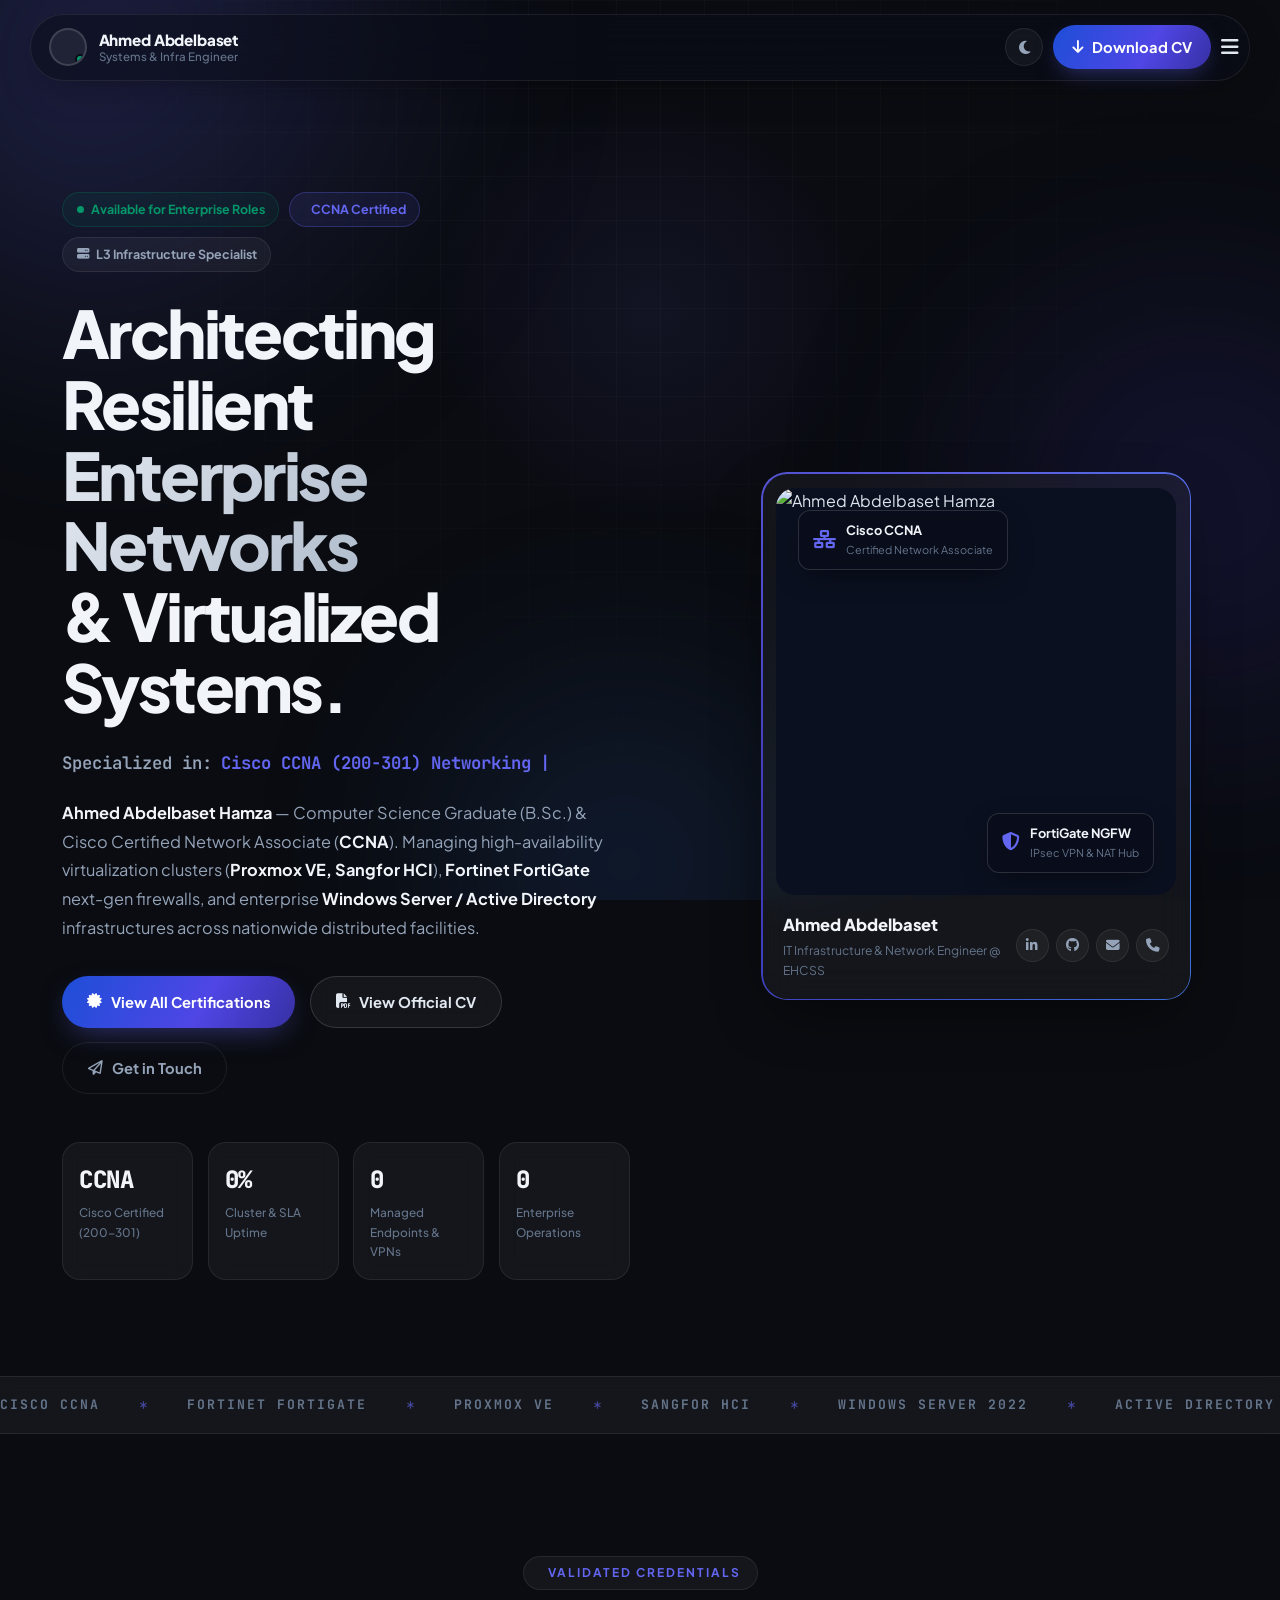
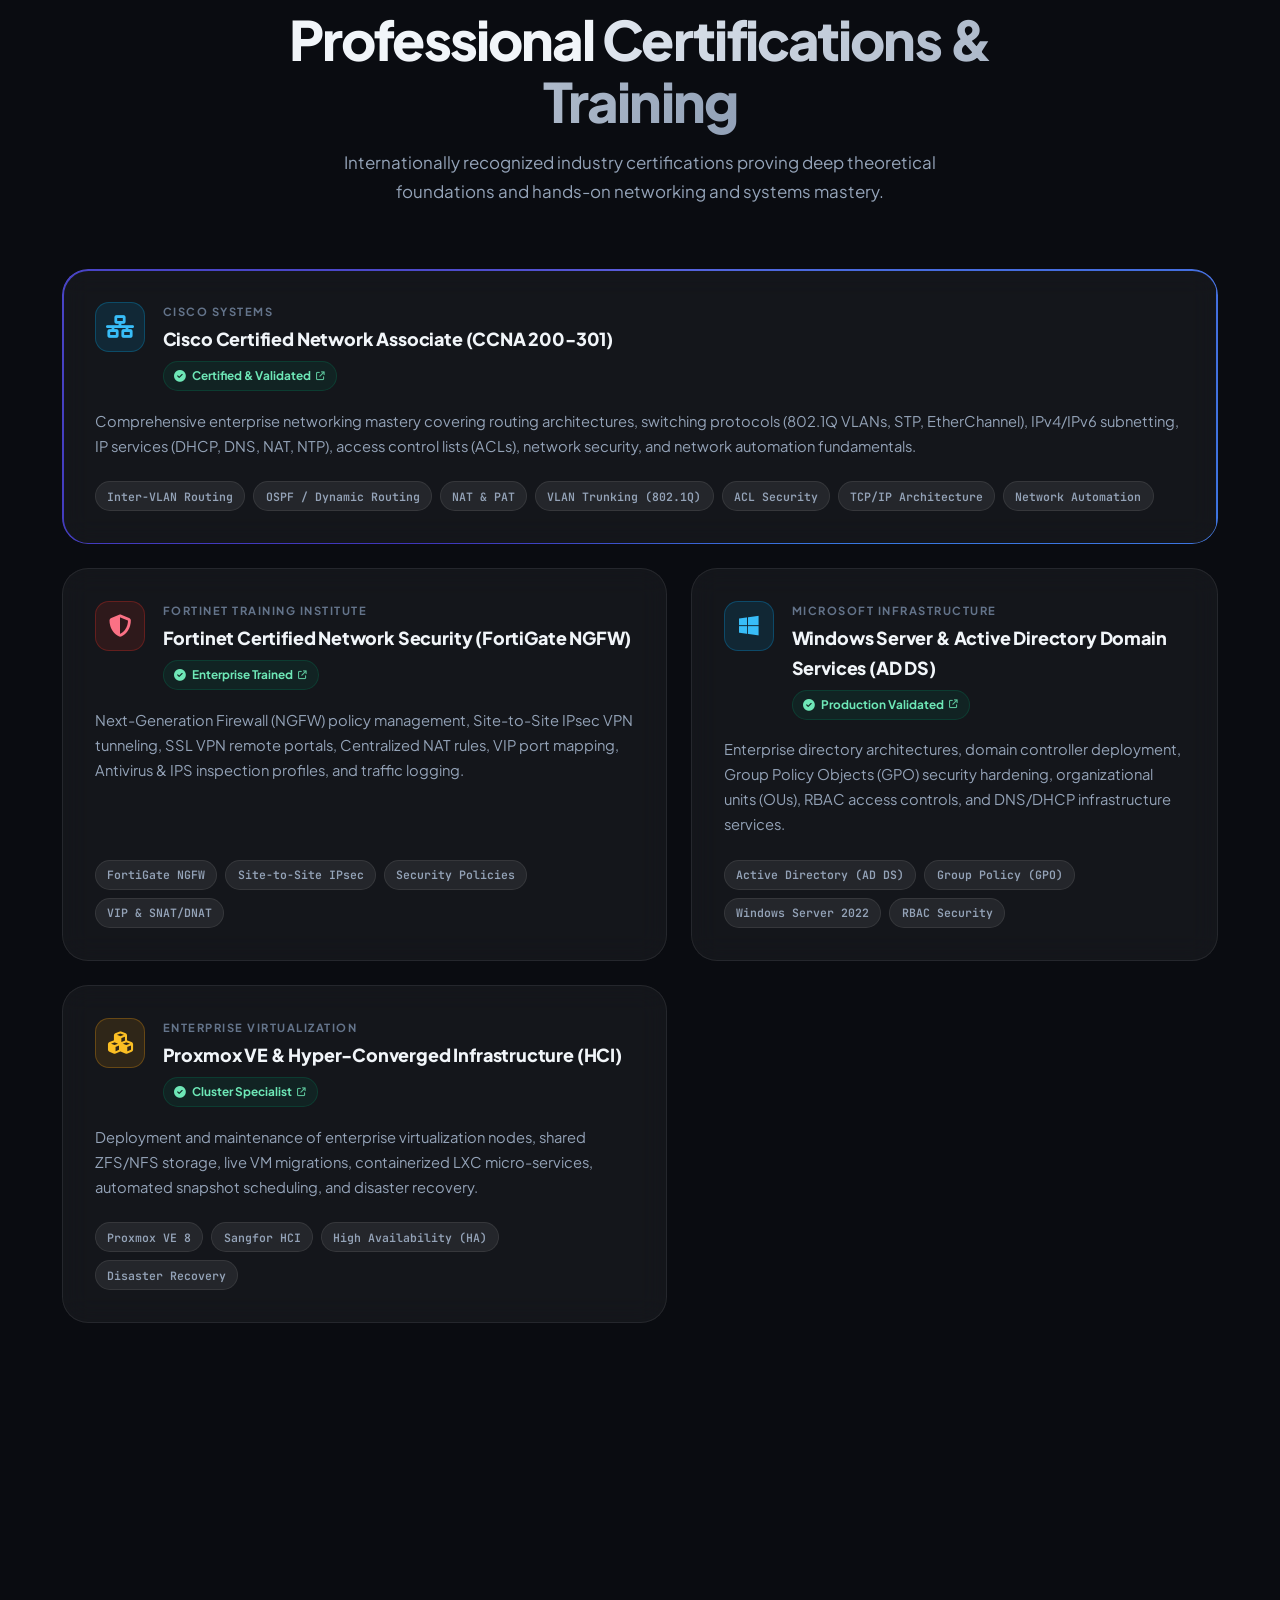
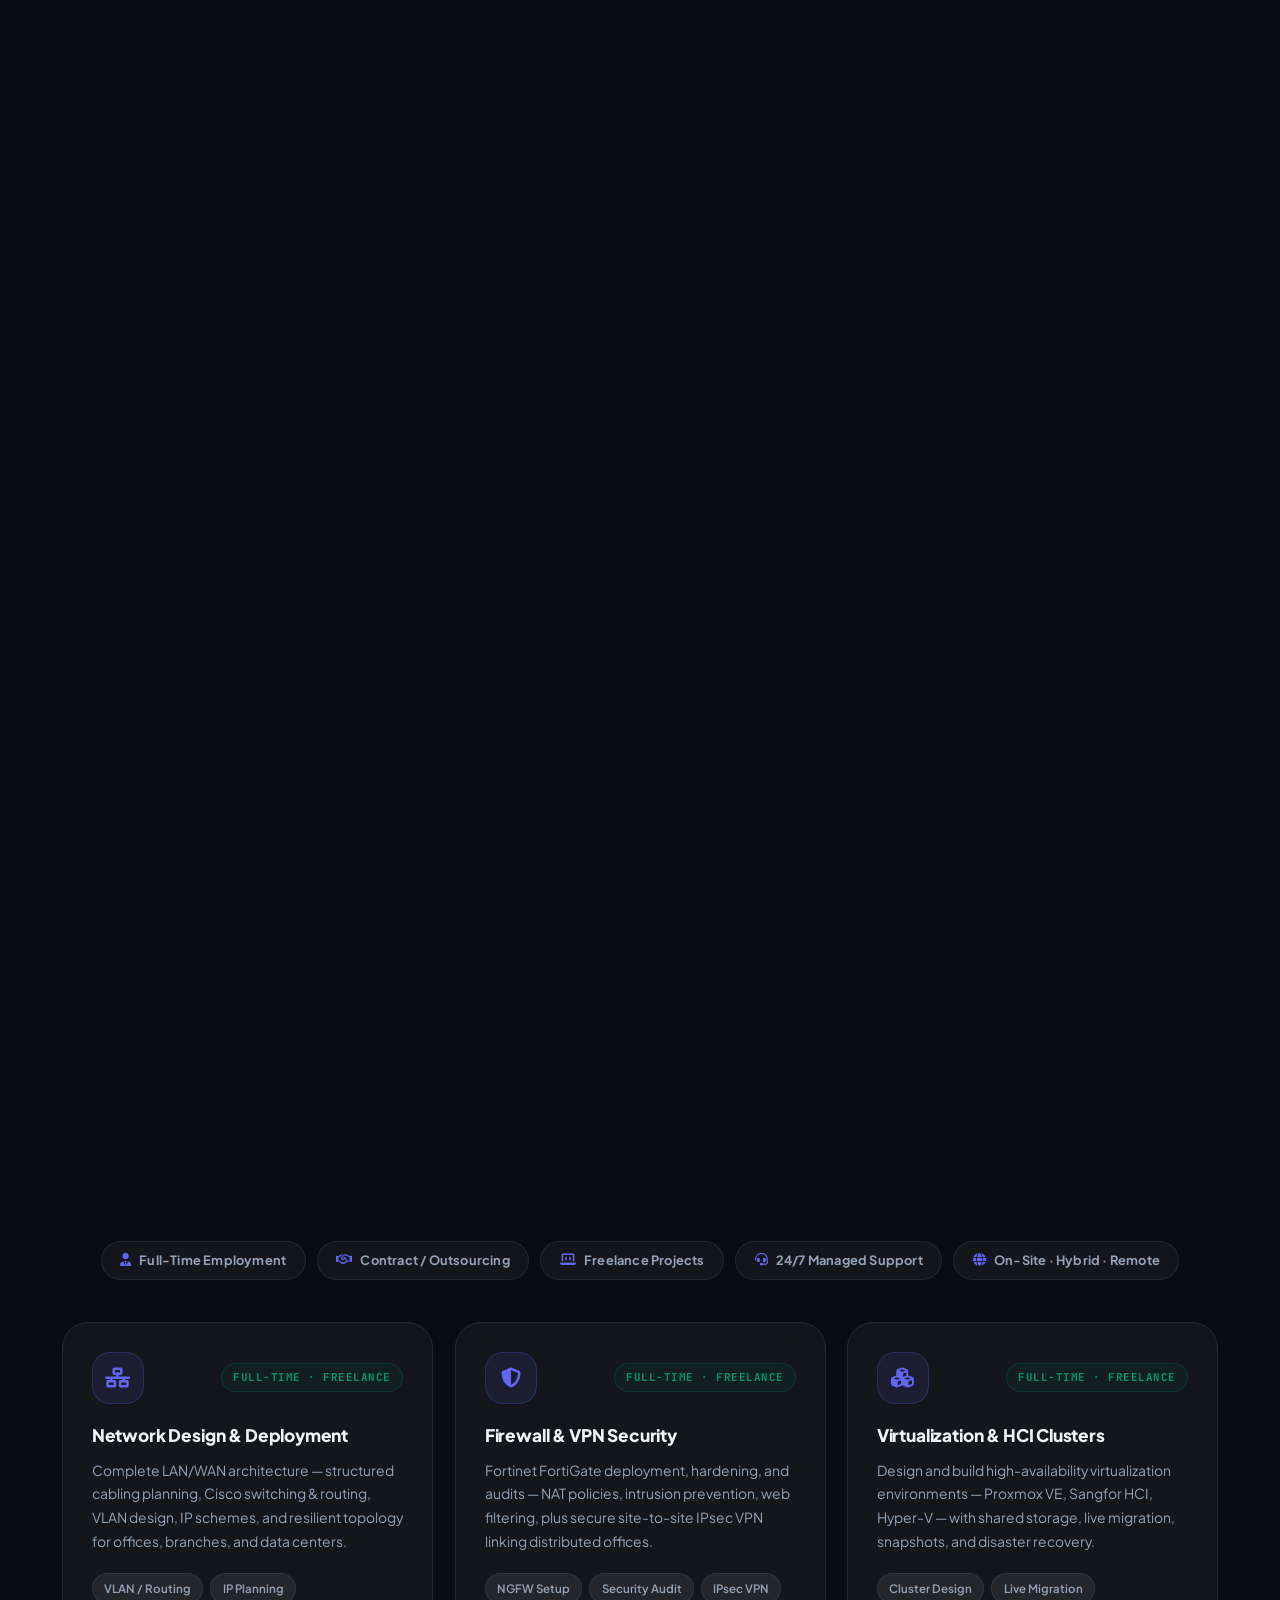
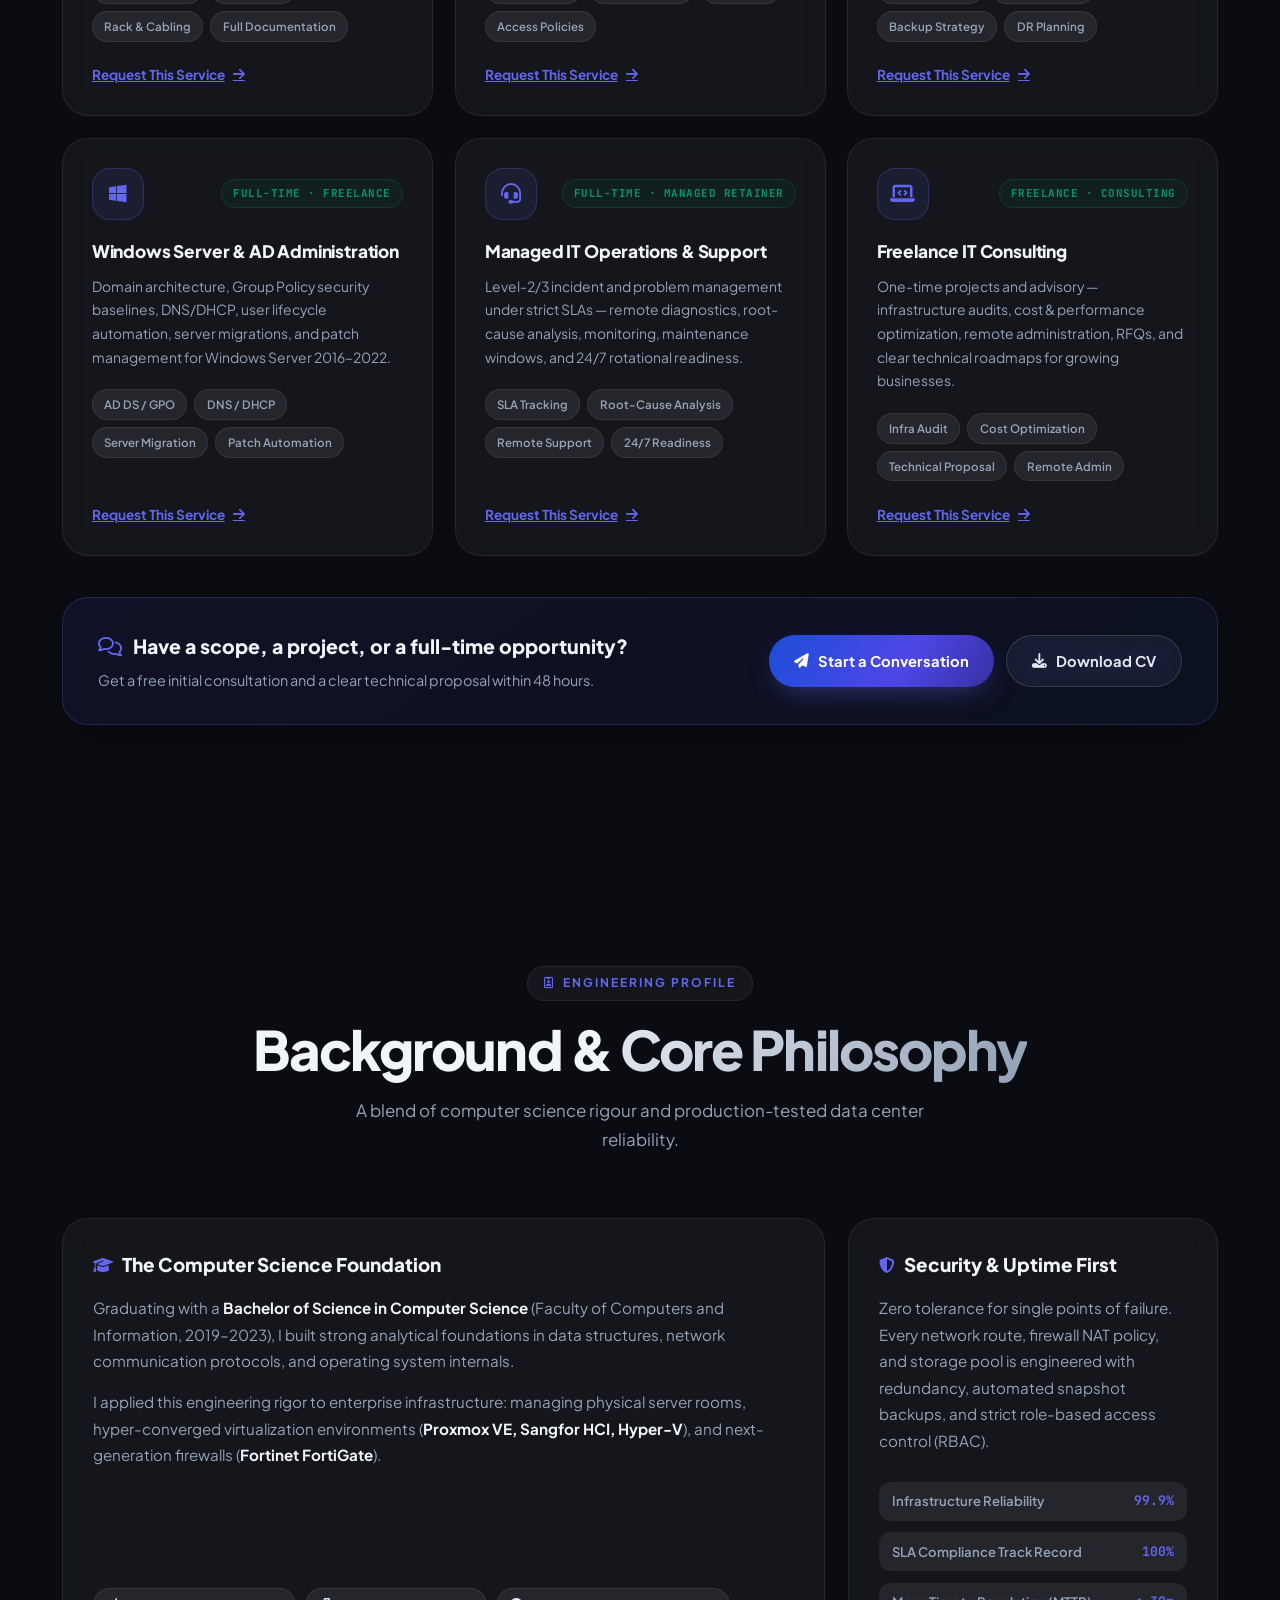
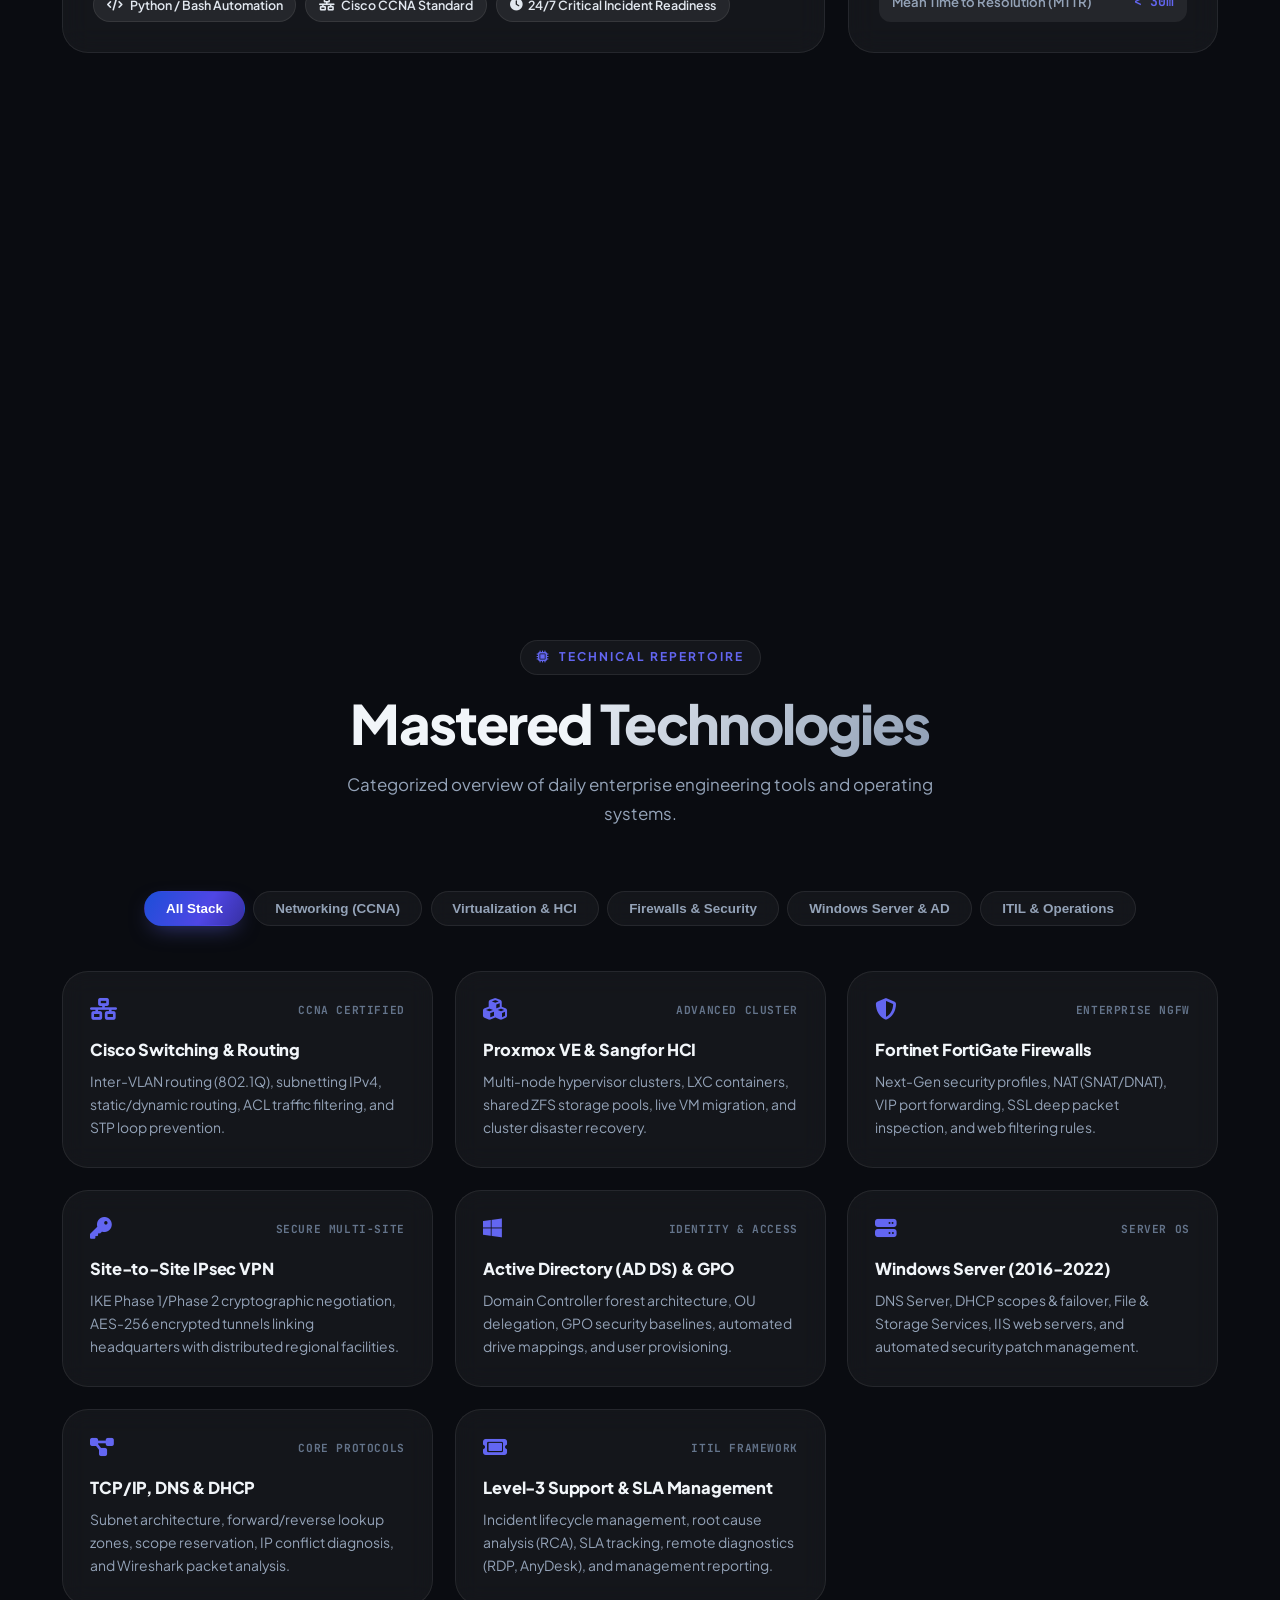
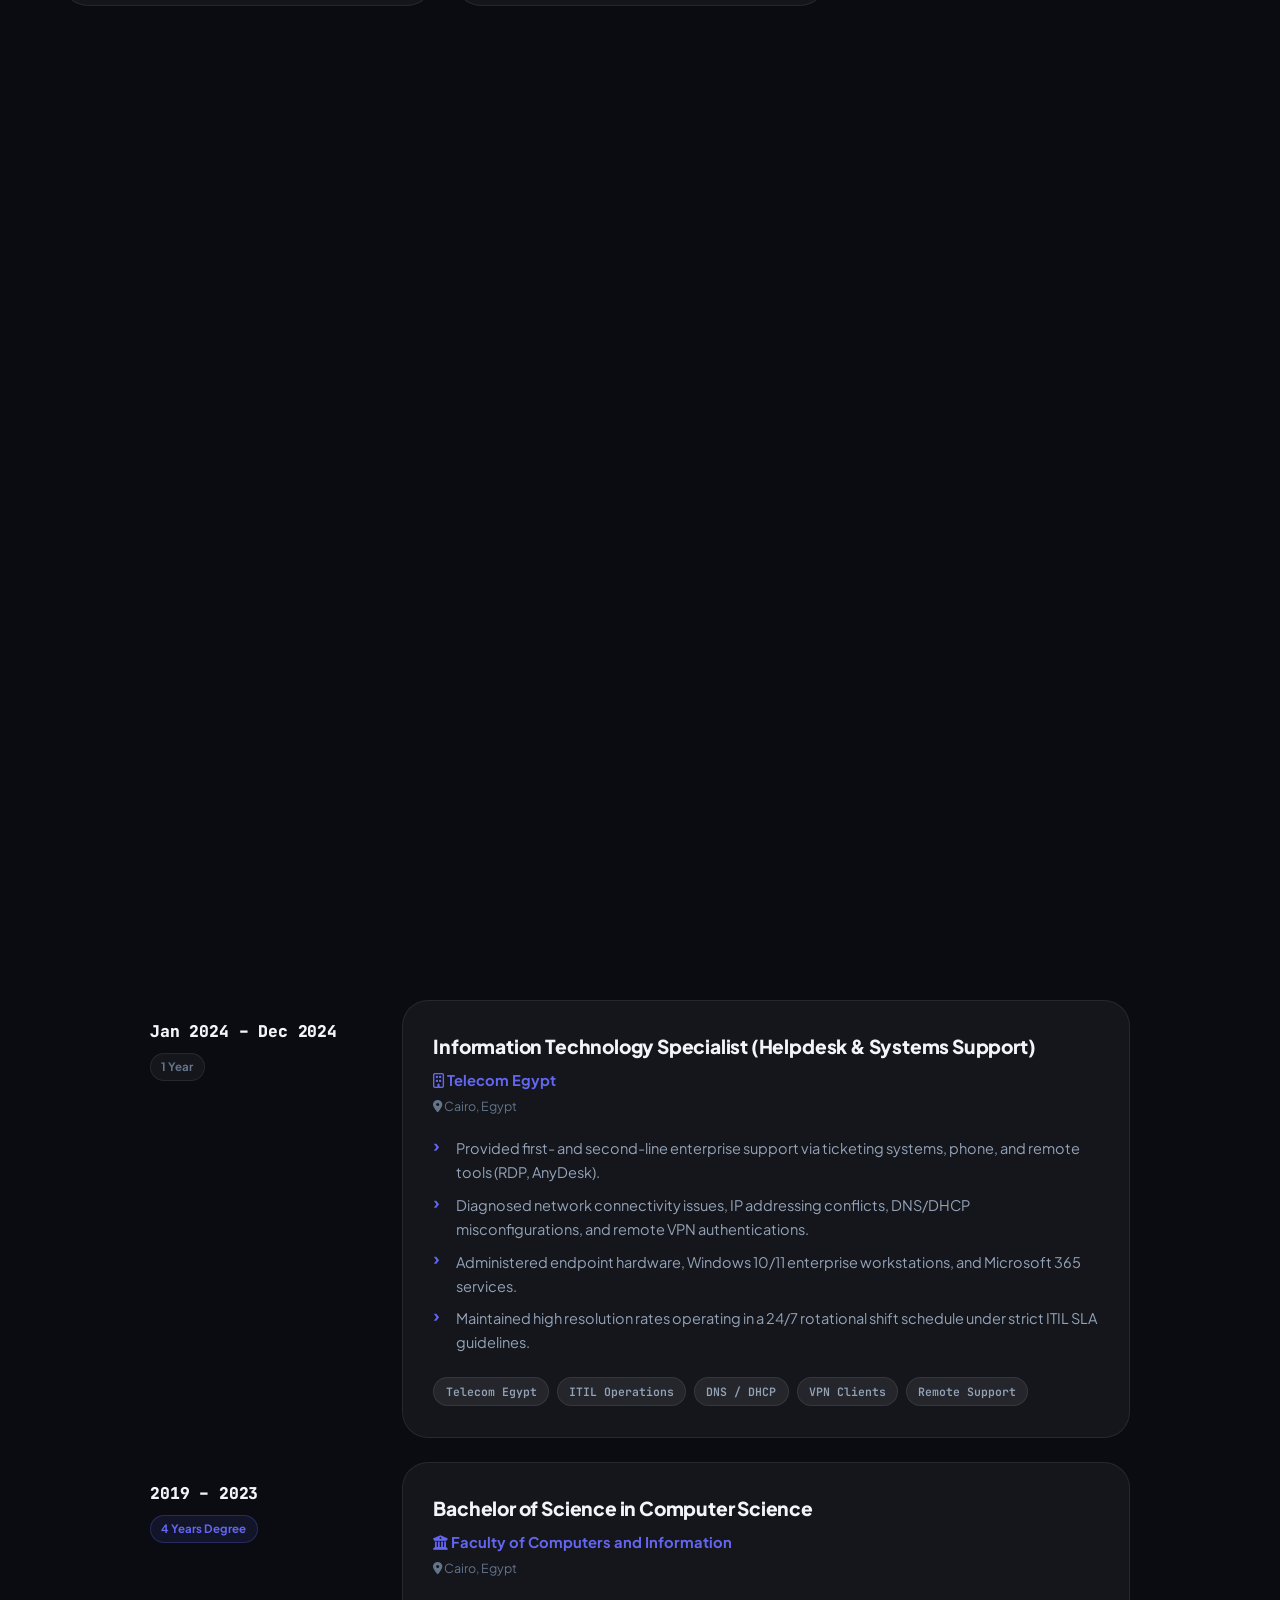
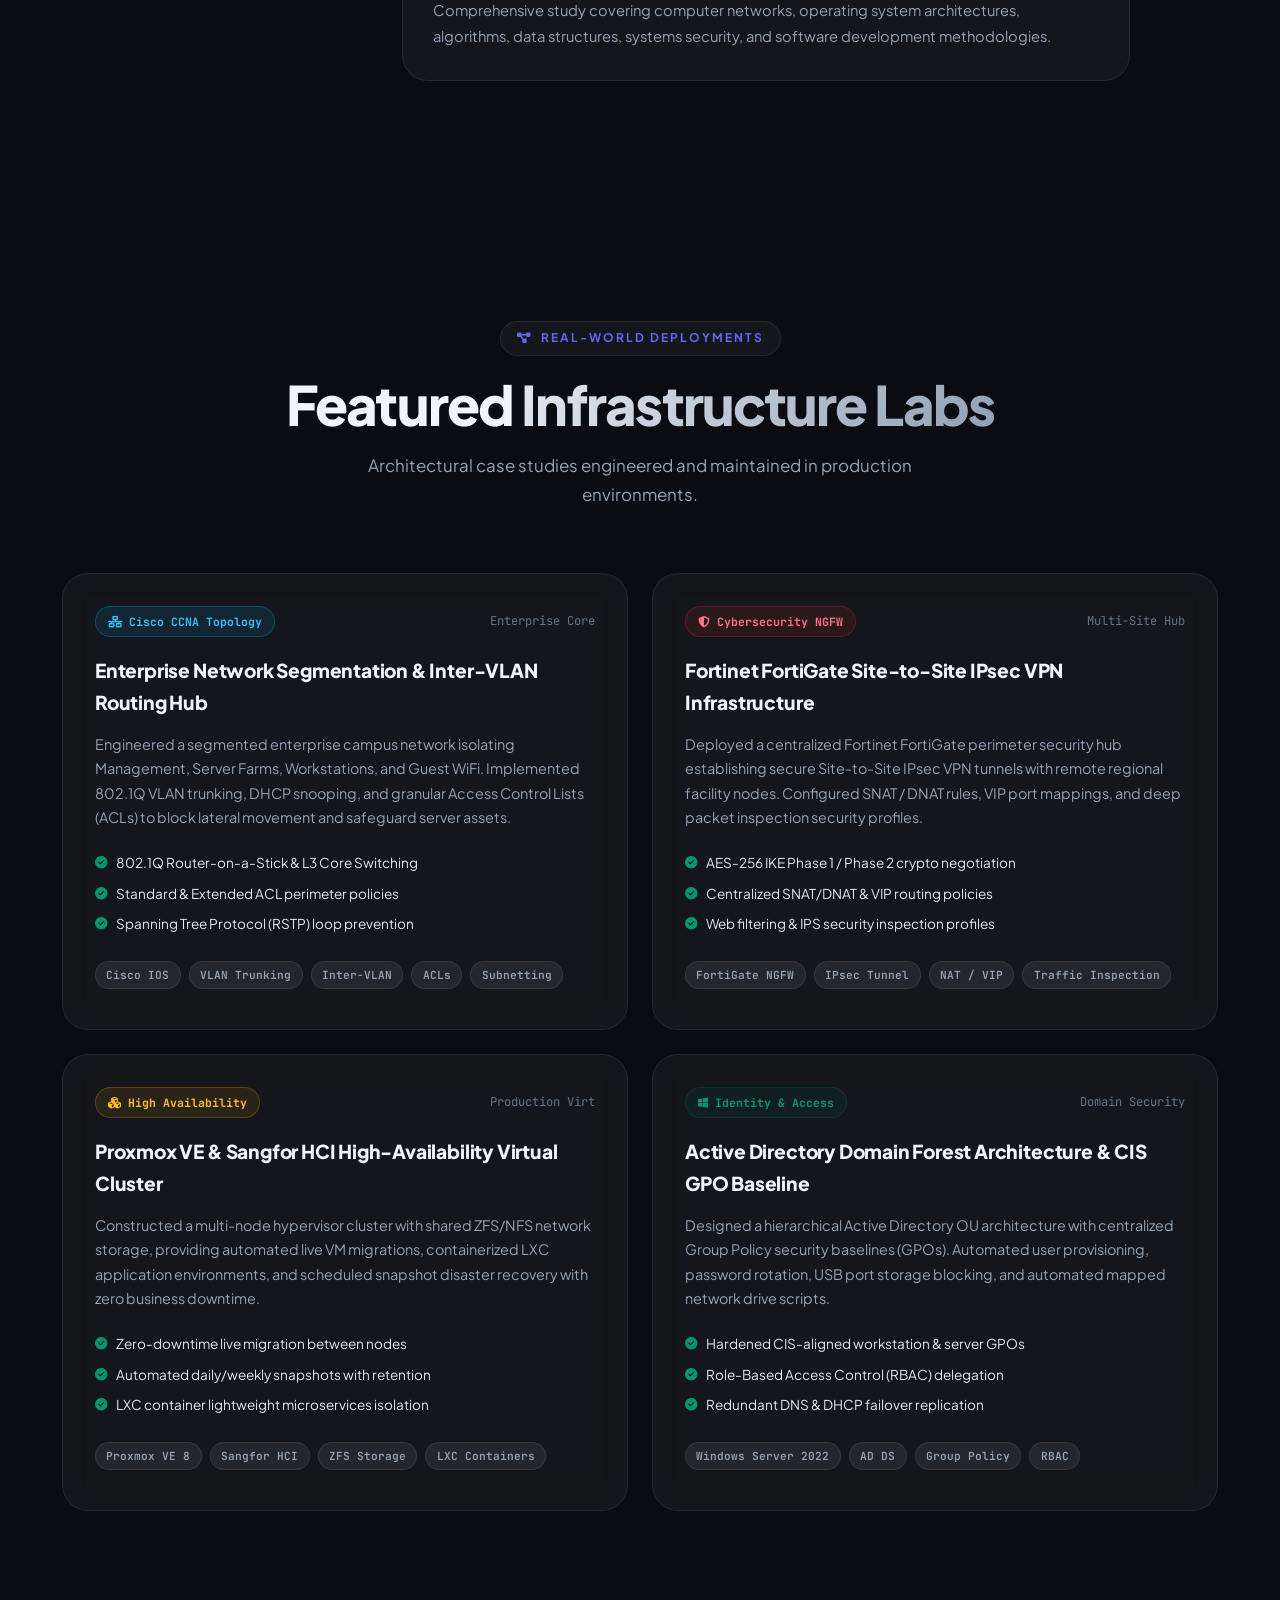
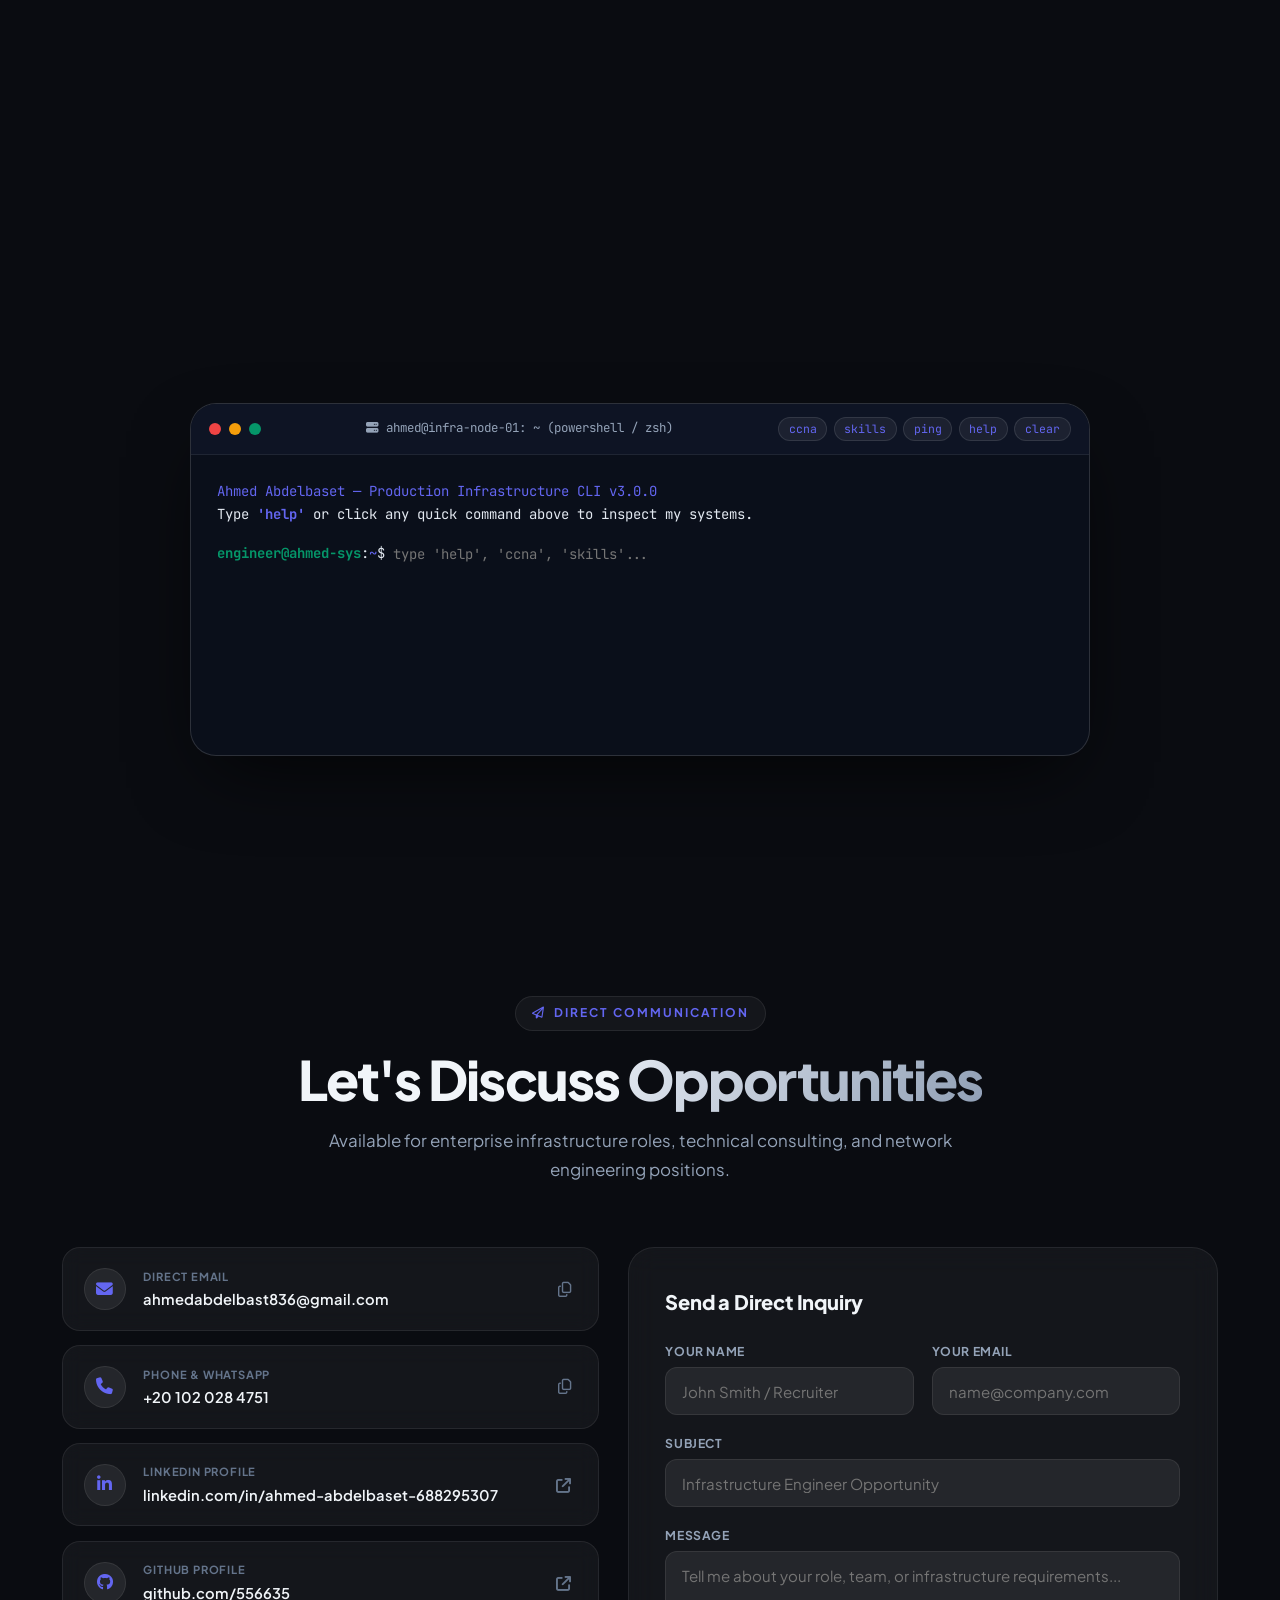
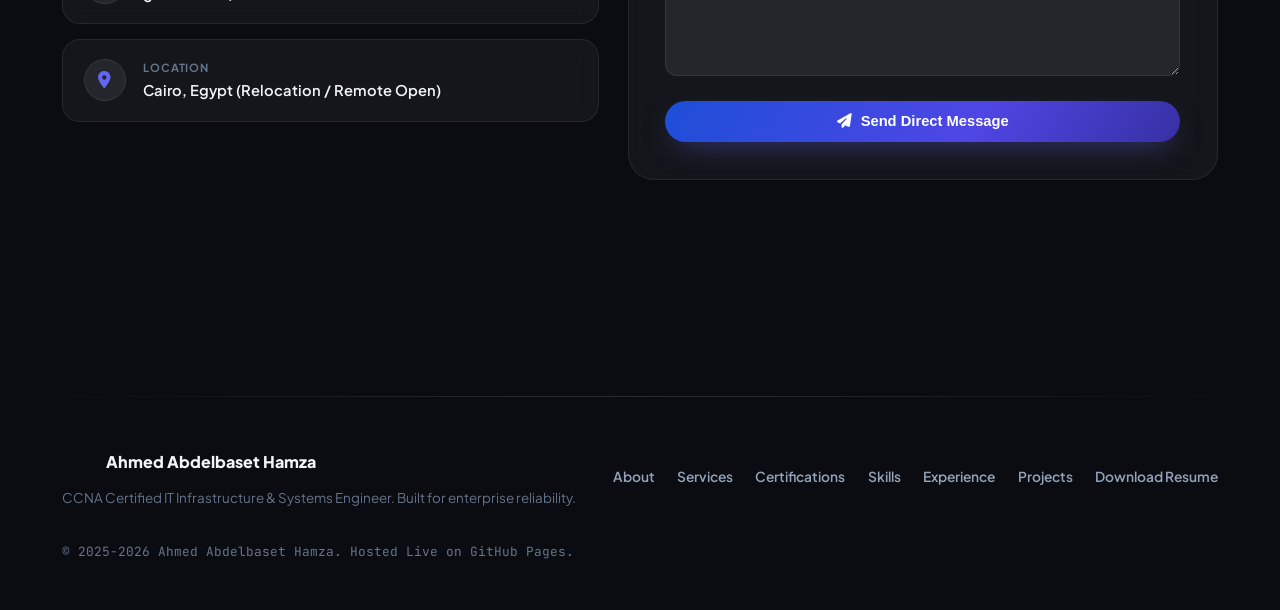
==== commit 8828ece5: "Add files via upload" ====
--- a/index.html
+++ b/index.html
@@ -3,60 +3,117 @@
 <head>
   <meta charset="UTF-8">
   <meta name="viewport" content="width=device-width, initial-scale=1.0">
-  <title>Ahmed Abdelbaset | IT Infrastructure & Network Engineer</title>
-  <meta name="description" content="Portfolio of Ahmed Abdelbaset Hamza - IT Infrastructure, Network Engineer & System Administrator. Specializing in Proxmox, FortiGate, Active Directory, and Enterprise IT Operations.">
-  <meta name="keywords" content="Ahmed Abdelbaset, IT Infrastructure, Network Engineer, Proxmox, Fortinet FortiGate, Active Directory, Systems Administrator, Portfolio">
+  <meta name="theme-color" content="#0a0c11">
+  <meta name="color-scheme" content="dark light">
+  <title>Ahmed Abdelbaset Hamza | Senior IT Infrastructure & Systems Engineer</title>
+  <meta name="description" content="Official portfolio of Ahmed Abdelbaset Hamza - CCNA certified IT Infrastructure, Network & Systems Engineer. Enterprise Virtualization (Proxmox, Sangfor), Fortinet FortiGate, and Active Directory specialist.">
+  <meta name="keywords" content="Ahmed Abdelbaset, CCNA, IT Infrastructure Engineer, Systems Administrator, Proxmox, FortiGate, Active Directory, Cairo Egypt">
   <meta name="author" content="Ahmed Abdelbaset Hamza">
 
-  <!-- Open Graph Meta Tags for Social Sharing & GitHub -->
-  <meta property="og:title" content="Ahmed Abdelbaset | IT Infrastructure & Network Engineer">
-  <meta property="og:description" content="Enterprise IT Infrastructure, Virtualization, Network Security & Systems Engineering Portfolio.">
+  <!-- Favicon (Inline SVG data URI - Zero Request) -->
+  <link rel="icon" href="data:image/svg+xml,%3Csvg%20xmlns='http://www.w3.org/2000/svg'%20viewBox='0%200%20100%20100'%3E%3Cdefs%3E%3ClinearGradient%20id='g'%20x1='0'%20y1='0'%20x2='1'%20y2='1'%3E%3Cstop%20offset='0'%20stop-color='%232563eb'/%3E%3Cstop%20offset='1'%20stop-color='%230284c7'/%3E%3C/linearGradient%3E%3C/defs%3E%3Crect%20width='100'%20height='100'%20rx='22'%20fill='url(%23g)'/%3E%3Ctext%20x='50'%20y='68'%20font-size='52'%20font-family='Arial,sans-serif'%20font-weight='bold'%20text-anchor='middle'%20fill='white'%3EAA%3C/text%3E%3C/svg%3E">
+
+  <!-- Open Graph Meta Tags -->
+  <meta property="og:title" content="Ahmed Abdelbaset Hamza | IT Infrastructure & Systems Engineer">
+  <meta property="og:description" content="CCNA Certified • Enterprise Virtualization • Fortinet NGFW • Active Directory Architecture">
+  <meta property="og:image" content="https://556635.github.io/portfolio/assets/ahmed-photo.jpg">
   <meta property="og:type" content="website">
-
-  <!-- Google Fonts: Inter & JetBrains Mono -->
+  <meta property="og:locale" content="en_US">
+
+  <!-- Twitter Card -->
+  <meta name="twitter:card" content="summary_large_image">
+  <meta name="twitter:title" content="Ahmed Abdelbaset Hamza | IT Infrastructure & Systems Engineer">
+  <meta name="twitter:description" content="CCNA Certified • Enterprise Virtualization • Fortinet NGFW • Active Directory Architecture">
+  <meta name="twitter:image" content="https://556635.github.io/portfolio/assets/ahmed-photo.jpg">
+
+  <!-- Structured Data: Person / Professional -->
+  <script type="application/ld+json">
+  {
+    "@context": "https://schema.org",
+    "@type": "Person",
+    "name": "Ahmed Abdelbaset Hamza",
+    "jobTitle": "IT Infrastructure & Systems Engineer",
+    "url": "https://556635.github.io/portfolio/",
+    "image": "https://556635.github.io/portfolio/assets/ahmed-photo.jpg",
+    "address": { "@type": "PostalAddress", "addressLocality": "Cairo", "addressCountry": "Egypt" },
+    "knowsAbout": ["CCNA", "Routing and Switching", "Networking", "Firewalls", "Virtualization", "Proxmox VE", "Fortinet FortiGate", "Active Directory", "Windows Server"],
+    "worksFor": { "@type": "Organization", "name": "Telecom Egypt" },
+    "alumniOf": { "@type": "CollegeOrUniversity", "name": "Faculty of Computers and Information" }
+  }
+  </script>
+
+  <!-- Fonts: Plus Jakarta Sans (Modern Executive Sans) & JetBrains Mono -->
   <link rel="preconnect" href="https://fonts.googleapis.com">
   <link rel="preconnect" href="https://fonts.gstatic.com" crossorigin>
-  <link href="https://fonts.googleapis.com/css2?family=Inter:wght@300;400;500;600;700;800&family=JetBrains+Mono:wght@400;500;700&display=swap" rel="stylesheet">
-
-  <!-- Font Awesome Icons -->
+  <link href="https://fonts.googleapis.com/css2?family=Plus+Jakarta+Sans:wght@300;400;500;600;700;800&family=JetBrains+Mono:wght@400;500;700&display=swap" rel="stylesheet">
+
+  <!-- Font Awesome 6 -->
   <link rel="stylesheet" href="https://cdnjs.cloudflare.com/ajax/libs/font-awesome/6.5.1/css/all.min.css" integrity="sha512-DTOQO9RWCH3ppGqcWaEA1BIZOC6xxalwEsw9c2QQeAIftl+Vegovlnee1c9QX4TctnWMn13TZye+giMm8e2LwA==" crossorigin="anonymous" referrerpolicy="no-referrer" />
 
-  <!-- Stylesheet -->
+  <!-- Main Stylesheet -->
   <link rel="stylesheet" href="style.css">
 </head>
 <body>
 
-  <!-- Background Ambient Glows -->
-  <div class="glow-sphere glow-1"></div>
-  <div class="glow-sphere glow-2"></div>
-
-  <!-- Navigation Bar -->
-  <header class="navbar" id="navbar">
-    <div class="nav-container">
-      <a href="#hero" class="brand-logo">
-        <span class="logo-icon"><i class="fa-solid fa-server"></i></span>
-        <span class="logo-text">Ahmed<span class="highlight">.dev</span></span>
+  <!-- Aurora Background Orbs -->
+  <div class="aurora-bg" aria-hidden="true">
+    <div class="aurora-orb orb-1"></div>
+    <div class="aurora-orb orb-2"></div>
+    <div class="aurora-orb orb-3"></div>
+  </div>
+
+  <!-- Interactive Cursor Glow Follower -->
+  <div class="cursor-glow" id="cursorGlow"></div>
+
+  <!-- Scroll Progress Indicator -->
+  <div class="scroll-progress" id="scrollProgress"></div>
+
+  <!-- Preloader / Splash Screen -->
+  <div class="preloader-screen" id="preloader">
+    <div class="preloader-ring"></div>
+    <div class="preloader-brand"><span class="p-accent">ahmed</span>@infra-node-01</div>
+    <div class="preloader-bar"><div class="preloader-bar-fill"></div></div>
+  </div>
+
+  <!-- Subtle Blueprint Grid Pattern -->
+  <div class="blueprint-grid"></div>
+
+  <!-- Navbar / Header -->
+  <header class="site-header" id="navbar">
+    <div class="nav-wrapper">
+      <a href="#hero" class="brand-identity">
+        <div class="brand-avatar-mini">
+          <img src="assets/ahmed-photo.jpg" alt="Ahmed Abdelbaset" class="mini-avatar-img" onerror="this.style.display='none'">
+          <span class="avatar-status-pip"></span>
+        </div>
+        <div class="brand-text-block">
+          <span class="brand-name">Ahmed Abdelbaset</span>
+          <span class="brand-role">Systems & Infra Engineer</span>
+        </div>
       </a>
 
-      <nav class="nav-menu" id="nav-menu">
-        <ul class="nav-list">
-          <li><a href="#about" class="nav-link"><i class="fa-regular fa-user"></i> About</a></li>
-          <li><a href="#skills" class="nav-link"><i class="fa-solid fa-microchip"></i> Skills</a></li>
-          <li><a href="#experience" class="nav-link"><i class="fa-solid fa-briefcase"></i> Experience</a></li>
-          <li><a href="#projects" class="nav-link"><i class="fa-solid fa-network-wired"></i> Projects & Labs</a></li>
-          <li><a href="#terminal" class="nav-link"><i class="fa-solid fa-terminal"></i> Terminal</a></li>
-          <li><a href="#contact" class="nav-link"><i class="fa-regular fa-envelope"></i> Contact</a></li>
+      <nav class="primary-nav" id="nav-menu">
+        <ul class="nav-links-list">
+          <li><a href="#about" class="nav-item">About</a></li>
+          <li><a href="#certifications" class="nav-item highlight-nav"><i class="fa-solid fa-certificate"></i> Certifications</a></li>
+          <li><a href="#skills" class="nav-item">Skills</a></li>
+          <li><a href="#experience" class="nav-item">Experience</a></li>
+          <li><a href="#projects" class="nav-item">Projects</a></li>
+          <li><a href="#services" class="nav-item">Services</a></li>
+          <li><a href="#endorsements" class="nav-item">Endorsements</a></li>
+          <li><a href="#cli" class="nav-item">CLI</a></li>
+          <li><a href="#contact" class="nav-item">Contact</a></li>
         </ul>
       </nav>
 
-      <div class="nav-actions">
-        <button class="theme-toggle-btn" id="theme-toggle" aria-label="Toggle dark/light mode" title="Toggle Theme">
+      <div class="header-right-actions">
+        <button class="theme-switcher-btn" id="theme-toggle" aria-label="Toggle Theme" title="Switch Theme">
           <i class="fa-solid fa-moon" id="theme-icon"></i>
         </button>
-        <a href="Ahmed_Abdelbaset_CV.html" target="_blank" class="btn btn-outline nav-cv-btn">
-          <i class="fa-solid fa-file-arrow-down"></i> <span>CV</span>
+        <a href="Ahmed_Abdelbaset_CV.html" target="_blank" class="cta-pill-btn">
+          <i class="fa-solid fa-arrow-down"></i> <span>Download CV</span>
         </a>
-        <button class="mobile-toggle-btn" id="mobile-toggle" aria-label="Open menu">
+        <button class="mobile-menu-toggle" id="mobile-toggle" aria-label="Toggle Navigation Menu">
           <i class="fa-solid fa-bars"></i>
         </button>
       </div>
@@ -66,450 +123,694 @@
   <main>
     <!-- HERO SECTION -->
     <section class="hero-section" id="hero">
-      <div class="container hero-container">
-        <div class="hero-content">
-          <div class="status-badge">
-            <span class="pulse-dot"></span>
-            <span>Available for Infrastructure & System Engineering Roles</span>
-          </div>
-          
-          <h1 class="hero-title">
-            Hi, I'm <span class="gradient-text">Ahmed Abdelbaset</span>
+      <div class="container hero-layout">
+        <div class="hero-content-col">
+          <!-- Availability & Credentials Ribbon -->
+          <div class="credentials-badge-strip reveal visible">
+            <span class="live-pulse-badge">
+              <span class="live-dot"></span> Available for Enterprise Roles
+            </span>
+            <span class="cert-pill-badge">
+              <i class="fa-solid fa-shield-check"></i> CCNA Certified
+            </span>
+            <span class="exp-pill-badge">
+              <i class="fa-solid fa-server"></i> L3 Infrastructure Specialist
+            </span>
+          </div>
+
+          <h1 class="hero-headline">
+            Architecting Resilient <br>
+            <span class="accent-headline">Enterprise Networks</span> &amp; Virtualized Systems.
           </h1>
 
-          <div class="role-wrapper">
-            <span class="role-static">I engineer </span>
-            <span class="role-dynamic" id="typewriter-text"></span>
-            <span class="typing-cursor">|</span>
-          </div>
-
-          <p class="hero-description">
-            B.Sc. in Computer Science with enterprise-proven experience managing physical data centers, hyper-converged virtualization clusters (<strong>Proxmox VE, Sangfor HCI, Hyper-V</strong>), <strong>Fortinet FortiGate</strong> firewalls, and enterprise <strong>Windows Server / Active Directory</strong> infrastructures.
+          <div class="typewriter-headline-box">
+            <span class="type-prefix">Specialized in:</span>
+            <span class="type-dynamic" id="typewriter-text"></span>
+            <span class="type-cursor">|</span>
+          </div>
+
+          <p class="hero-subtext">
+            <strong>Ahmed Abdelbaset Hamza</strong> — Computer Science Graduate (B.Sc.) &amp; Cisco Certified Network Associate (<strong>CCNA</strong>). Managing high-availability virtualization clusters (<strong>Proxmox VE, Sangfor HCI</strong>), <strong>Fortinet FortiGate</strong> next-gen firewalls, and enterprise <strong>Windows Server / Active Directory</strong> infrastructures across nationwide distributed facilities.
           </p>
 
-          <div class="hero-cta-group">
-            <a href="#projects" class="btn btn-primary">
-              <i class="fa-solid fa-diagram-project"></i> View Projects & Labs
+          <div class="hero-action-buttons">
+            <a href="#certifications" class="btn-primary-titanium">
+              <i class="fa-solid fa-certificate"></i> View All Certifications
             </a>
-            <a href="Ahmed_Abdelbaset_CV.html" target="_blank" class="btn btn-secondary">
-              <i class="fa-solid fa-download"></i> Download Resume
+            <a href="Ahmed_Abdelbaset_CV.html" target="_blank" class="btn-secondary-graphite">
+              <i class="fa-solid fa-file-pdf"></i> View Official CV
             </a>
-            <a href="#contact" class="btn btn-outline">
-              <i class="fa-solid fa-paper-plane"></i> Contact Me
+            <a href="#contact" class="btn-ghost-outline">
+              <i class="fa-regular fa-paper-plane"></i> Get in Touch
             </a>
           </div>
 
-          <div class="social-links-bar">
-            <a href="https://www.linkedin.com/in/ahmed-abdelbaset-688295307" target="_blank" rel="noopener noreferrer" class="social-icon" title="LinkedIn Profile">
-              <i class="fa-brands fa-linkedin-in"></i>
-            </a>
-            <a href="mailto:ahmedabdelbast836@gmail.com" class="social-icon" title="Send Email">
-              <i class="fa-solid fa-envelope"></i>
-            </a>
-            <a href="tel:+201020284751" class="social-icon" title="Phone / WhatsApp">
-              <i class="fa-solid fa-phone"></i>
-            </a>
-            <a href="https://github.com" target="_blank" rel="noopener noreferrer" class="social-icon" title="GitHub">
-              <i class="fa-brands fa-github"></i>
-            </a>
-          </div>
-        </div>
-
-        <div class="hero-card-visual">
-          <div class="terminal-card-glass">
-            <div class="terminal-card-header">
-              <div class="window-controls">
-                <span class="circle red"></span>
-                <span class="circle yellow"></span>
-                <span class="circle green"></span>
-              </div>
-              <span class="terminal-card-title"><i class="fa-solid fa-server"></i> sysadmin@ahmed-node-01:~</span>
-            </div>
-            <div class="terminal-card-body">
-              <p><span class="prompt-user">ahmed@datacenter</span>:<span class="prompt-path">~</span>$ neofetch --profile</p>
-              <div class="quick-profile-spec">
-                <div class="spec-row">
-                  <span class="spec-label"><i class="fa-solid fa-user-gear"></i> Role:</span>
-                  <span class="spec-val">IT Infrastructure & Network Engineer</span>
+          <!-- Quick Metrics Bar -->
+          <div class="hero-stats-deck">
+            <div class="stat-card-micro">
+              <div class="stat-number">CCNA</div>
+              <div class="stat-desc">Cisco Certified (200-301)</div>
+            </div>
+            <div class="stat-card-micro">
+              <div class="stat-number" data-count="99.9" data-suffix="%">0%</div>
+              <div class="stat-desc">Cluster & SLA Uptime</div>
+            </div>
+            <div class="stat-card-micro">
+              <div class="stat-number" data-count="100" data-suffix="+">0</div>
+              <div class="stat-desc">Managed Endpoints & VPNs</div>
+            </div>
+            <div class="stat-card-micro">
+              <div class="stat-number" data-count="2" data-suffix="+ Yrs">0</div>
+              <div class="stat-desc">Enterprise Operations</div>
+            </div>
+          </div>
+        </div>
+
+        <!-- Hero Photo & Engineering Frame Column -->
+        <div class="hero-photo-col">
+          <div class="engineer-photo-card gradient-border-anim">
+            <div class="photo-card-glass-glow"></div>
+            <div class="photo-image-wrapper">
+              <img src="assets/ahmed-photo.jpg" alt="Ahmed Abdelbaset Hamza" class="engineer-photo" id="profile-photo-element" fetchpriority="high">
+              
+              <!-- Floating Verification Badges on Photo -->
+              <div class="floating-badge badge-top-left">
+                <i class="fa-solid fa-network-wired"></i>
+                <div>
+                  <strong>Cisco CCNA</strong>
+                  <span>Certified Network Associate</span>
                 </div>
-                <div class="spec-row">
-                  <span class="spec-label"><i class="fa-solid fa-graduation-cap"></i> Degree:</span>
-                  <span class="spec-val">B.Sc. Computer Science (2019-2023)</span>
+              </div>
+
+              <div class="floating-badge badge-bottom-right">
+                <i class="fa-solid fa-shield-halved"></i>
+                <div>
+                  <strong>FortiGate NGFW</strong>
+                  <span>IPsec VPN &amp; NAT Hub</span>
                 </div>
-                <div class="spec-row">
-                  <span class="spec-label"><i class="fa-solid fa-building"></i> Current:</span>
-                  <span class="spec-val">EHCSS (Silos & Storage Corp.)</span>
-                </div>
-                <div class="spec-row">
-                  <span class="spec-label"><i class="fa-solid fa-shield-halved"></i> Firewall:</span>
-                  <span class="spec-val">Fortinet FortiGate (NAT, IPsec VPN)</span>
-                </div>
-                <div class="spec-row">
-                  <span class="spec-label"><i class="fa-solid fa-cubes"></i> Virt:</span>
-                  <span class="spec-val">Proxmox VE, Sangfor HCI, Hyper-V</span>
-                </div>
-                <div class="spec-row">
-                  <span class="spec-label"><i class="fa-solid fa-network-wired"></i> Network:</span>
-                  <span class="spec-val">VLANs, Subnetting, Site-to-Site VPN</span>
-                </div>
-                <div class="spec-row">
-                  <span class="spec-label"><i class="fa-solid fa-location-dot"></i> Location:</span>
-                  <span class="spec-val">Cairo, Egypt (Relocation/Remote Open)</span>
-                </div>
-              </div>
-              <div class="terminal-status-line">
-                <span class="status-indicator-live"></span> System Status: 100% Operational (SLA Guaranteed)
-              </div>
-            </div>
-          </div>
-        </div>
-      </div>
-
-      <!-- Quick Metrics Ribbon -->
-      <div class="metrics-ribbon">
-        <div class="container metrics-grid">
-          <div class="metric-item">
-            <span class="metric-number">2+</span>
-            <span class="metric-label">Years Enterprise Experience</span>
-          </div>
-          <div class="metric-item">
-            <span class="metric-number">99.9%</span>
-            <span class="metric-label">Uptime & SLA Dedication</span>
-          </div>
-          <div class="metric-item">
-            <span class="metric-number">3+</span>
-            <span class="metric-label">Hyper-Converged & Virt Platforms</span>
-          </div>
-          <div class="metric-item">
-            <span class="metric-number">100+</span>
-            <span class="metric-label">Distributed Endpoints Managed</span>
+              </div>
+            </div>
+
+            <!-- Engineering Identity Footer Bar -->
+            <div class="photo-card-footer">
+              <div class="identity-info">
+                <h4 class="identity-name">Ahmed Abdelbaset</h4>
+                <p class="identity-title">IT Infrastructure &amp; Network Engineer @ EHCSS</p>
+              </div>
+              <div class="identity-socials">
+                <a href="https://www.linkedin.com/in/ahmed-abdelbaset-688295307" target="_blank" rel="noopener noreferrer" title="LinkedIn"><i class="fa-brands fa-linkedin-in"></i></a>
+                <a href="https://github.com/556635" target="_blank" rel="noopener noreferrer" title="GitHub"><i class="fa-brands fa-github"></i></a>
+                <a href="mailto:ahmedabdelbast836@gmail.com" title="Email"><i class="fa-solid fa-envelope"></i></a>
+                <a href="tel:+201020284751" title="Phone"><i class="fa-solid fa-phone"></i></a>
+              </div>
+            </div>
           </div>
         </div>
       </div>
     </section>
 
-    <!-- ABOUT SECTION -->
+    <!-- TECH STACK TICKER (Marquee) -->
+    <div class="tech-ticker" aria-hidden="true">
+      <div class="tech-ticker-track">
+        <span>Cisco CCNA</span><i class="fa-solid fa-asterisk"></i>
+        <span>Fortinet FortiGate</span><i class="fa-solid fa-asterisk"></i>
+        <span>Proxmox VE</span><i class="fa-solid fa-asterisk"></i>
+        <span>Sangfor HCI</span><i class="fa-solid fa-asterisk"></i>
+        <span>Windows Server 2022</span><i class="fa-solid fa-asterisk"></i>
+        <span>Active Directory</span><i class="fa-solid fa-asterisk"></i>
+        <span>IPsec VPN</span><i class="fa-solid fa-asterisk"></i>
+        <span>ZFS Storage</span><i class="fa-solid fa-asterisk"></i>
+        <span>LXC Containers</span><i class="fa-solid fa-asterisk"></i>
+        <span>ITIL v4</span><i class="fa-solid fa-asterisk"></i>
+        <span>Cisco CCNA</span><i class="fa-solid fa-asterisk"></i>
+        <span>Fortinet FortiGate</span><i class="fa-solid fa-asterisk"></i>
+        <span>Proxmox VE</span><i class="fa-solid fa-asterisk"></i>
+        <span>Sangfor HCI</span><i class="fa-solid fa-asterisk"></i>
+        <span>Windows Server 2022</span><i class="fa-solid fa-asterisk"></i>
+        <span>Active Directory</span><i class="fa-solid fa-asterisk"></i>
+        <span>IPsec VPN</span><i class="fa-solid fa-asterisk"></i>
+        <span>ZFS Storage</span><i class="fa-solid fa-asterisk"></i>
+        <span>LXC Containers</span><i class="fa-solid fa-asterisk"></i>
+        <span>ITIL v4</span><i class="fa-solid fa-asterisk"></i>
+      </div>
+    </div>
+
+    <!-- CERTIFICATIONS SECTION (NEW & PROMINENT) -->
+    <section class="section cert-section" id="certifications">
+      <div class="container">
+        <div class="section-tag-row reveal">
+          <span class="section-kicker"><i class="fa-solid fa-shield-check"></i> Validated Credentials</span>
+          <h2 class="section-heading">Professional <span class="text-gradient">Certifications &amp; Training</span></h2>
+          <p class="section-lead">Internationally recognized industry certifications proving deep theoretical foundations and hands-on networking and systems mastery.</p>
+        </div>
+
+        <div class="certifications-grid">
+          <!-- Cert 1: Cisco CCNA (Featured) -->
+          <div class="cert-card cert-featured gradient-border-anim">
+            <div class="cert-badge-glow"></div>
+            <div class="cert-header">
+              <div class="cert-logo-box cisco-logo-box">
+                <i class="fa-solid fa-network-wired"></i>
+              </div>
+              <div class="cert-meta-info">
+                <span class="cert-issuer">Cisco Systems</span>
+                <h3 class="cert-title">Cisco Certified Network Associate (CCNA 200-301)</h3>
+                <span class="cert-status-badge verified-status"><a href="https://www.credly.com/" target="_blank" rel="noopener noreferrer" title="Verify CCNA on Credly — official Cisco badge platform"><i class="fa-solid fa-circle-check"></i> Certified &amp; Validated <i class="fa-solid fa-arrow-up-right-from-square verify-link-icon"></i></a></span>
+              </div>
+            </div>
+            <p class="cert-summary">
+              Comprehensive enterprise networking mastery covering routing architectures, switching protocols (802.1Q VLANs, STP, EtherChannel), IPv4/IPv6 subnetting, IP services (DHCP, DNS, NAT, NTP), access control lists (ACLs), network security, and network automation fundamentals.
+            </p>
+            <div class="cert-skills-tags">
+              <span class="c-tag">Inter-VLAN Routing</span>
+              <span class="c-tag">OSPF / Dynamic Routing</span>
+              <span class="c-tag">NAT &amp; PAT</span>
+              <span class="c-tag">VLAN Trunking (802.1Q)</span>
+              <span class="c-tag">ACL Security</span>
+              <span class="c-tag">TCP/IP Architecture</span>
+              <span class="c-tag">Network Automation</span>
+            </div>
+          </div>
+
+          <!-- Cert 2: Fortinet Network Security -->
+          <div class="cert-card">
+            <div class="cert-header">
+              <div class="cert-logo-box fortinet-logo-box">
+                <i class="fa-solid fa-shield-halved"></i>
+              </div>
+              <div class="cert-meta-info">
+                <span class="cert-issuer">Fortinet Training Institute</span>
+                <h3 class="cert-title">Fortinet Certified Network Security (FortiGate NGFW)</h3>
+                <span class="cert-status-badge verified-status"><a href="https://training.fortinet.com/" target="_blank" rel="noopener noreferrer" title="Verify Fortinet certification on Fortinet Training Institute"><i class="fa-solid fa-circle-check"></i> Enterprise Trained <i class="fa-solid fa-arrow-up-right-from-square verify-link-icon"></i></a></span>
+              </div>
+            </div>
+            <p class="cert-summary">
+              Next-Generation Firewall (NGFW) policy management, Site-to-Site IPsec VPN tunneling, SSL VPN remote portals, Centralized NAT rules, VIP port mapping, Antivirus &amp; IPS inspection profiles, and traffic logging.
+            </p>
+            <div class="cert-skills-tags">
+              <span class="c-tag">FortiGate NGFW</span>
+              <span class="c-tag">Site-to-Site IPsec</span>
+              <span class="c-tag">Security Policies</span>
+              <span class="c-tag">VIP &amp; SNAT/DNAT</span>
+            </div>
+          </div>
+
+          <!-- Cert 3: Windows Server & Active Directory -->
+          <div class="cert-card">
+            <div class="cert-header">
+              <div class="cert-logo-box microsoft-logo-box">
+                <i class="fa-brands fa-windows"></i>
+              </div>
+              <div class="cert-meta-info">
+                <span class="cert-issuer">Microsoft Infrastructure</span>
+                <h3 class="cert-title">Windows Server &amp; Active Directory Domain Services (AD DS)</h3>
+                <span class="cert-status-badge verified-status"><a href="https://learn.microsoft.com/en-us/credentials/" target="_blank" rel="noopener noreferrer" title="Verify Microsoft credential on Microsoft Learn"><i class="fa-solid fa-circle-check"></i> Production Validated <i class="fa-solid fa-arrow-up-right-from-square verify-link-icon"></i></a></span>
+              </div>
+            </div>
+            <p class="cert-summary">
+              Enterprise directory architectures, domain controller deployment, Group Policy Objects (GPO) security hardening, organizational units (OUs), RBAC access controls, and DNS/DHCP infrastructure services.
+            </p>
+            <div class="cert-skills-tags">
+              <span class="c-tag">Active Directory (AD DS)</span>
+              <span class="c-tag">Group Policy (GPO)</span>
+              <span class="c-tag">Windows Server 2022</span>
+              <span class="c-tag">RBAC Security</span>
+            </div>
+          </div>
+
+          <!-- Cert 4: Proxmox & Sangfor HCI Virtualization -->
+          <div class="cert-card">
+            <div class="cert-header">
+              <div class="cert-logo-box virt-logo-box">
+                <i class="fa-solid fa-cubes"></i>
+              </div>
+              <div class="cert-meta-info">
+                <span class="cert-issuer">Enterprise Virtualization</span>
+                <h3 class="cert-title">Proxmox VE &amp; Hyper-Converged Infrastructure (HCI)</h3>
+                <span class="cert-status-badge verified-status"><a href="https://www.proxmox.com/en/training" target="_blank" rel="noopener noreferrer" title="Verify virtualization training on Proxmox official site"><i class="fa-solid fa-circle-check"></i> Cluster Specialist <i class="fa-solid fa-arrow-up-right-from-square verify-link-icon"></i></a></span>
+              </div>
+            </div>
+            <p class="cert-summary">
+              Deployment and maintenance of enterprise virtualization nodes, shared ZFS/NFS storage, live VM migrations, containerized LXC micro-services, automated snapshot scheduling, and disaster recovery.
+            </p>
+            <div class="cert-skills-tags">
+              <span class="c-tag">Proxmox VE 8</span>
+              <span class="c-tag">Sangfor HCI</span>
+              <span class="c-tag">High Availability (HA)</span>
+              <span class="c-tag">Disaster Recovery</span>
+            </div>
+          </div>
+        </div>
+      </div>
+    </section>
+
+    <!-- ENDORSEMENTS & CLIENT TESTIMONIALS (NEW) -->
+    <section class="section testimonials-section" id="endorsements">
+      <div class="container">
+        <div class="section-tag-row reveal">
+          <span class="section-kicker"><i class="fa-regular fa-comment-dots"></i> Professional Endorsements</span>
+          <h2 class="section-heading">What Colleagues &amp; <span class="text-gradient">Leadership Say</span></h2>
+          <p class="section-lead">Direct feedback from directors, managers, and technical peers who have worked with Ahmed in high-stakes enterprise environments.</p>
+        </div>
+
+        <div class="testimonials-slider-grid">
+          <!-- Testimonial 1 -->
+          <div class="testimonial-card">
+            <div class="testimonial-body">
+              <div class="quote-symbol"><i class="fa-solid fa-quote-left"></i></div>
+              <p class="testimonial-quote">
+                "Ahmed made an immediate impact on our data center infrastructure. He successfully deployed and audited our FortiGate firewall rules and connected nationwide silo sites via secure IPsec tunnels with zero operational disruption. His dedication to uptime and adherence to strict SLAs is exceptional."
+              </p>
+            </div>
+            <div class="testimonial-author">
+              <div class="author-avatar-badge"><i class="fa-solid fa-user-tie"></i></div>
+              <div class="author-details">
+                <h4 class="author-name">Eng. T. Mansour</h4>
+                <span class="author-position">Senior Infrastructure Director</span>
+                <span class="author-company"><i class="fa-regular fa-building"></i> Egyptian Holding Co. for Silos &amp; Storage (EHCSS)</span>
+              </div>
+            </div>
+          </div>
+
+          <!-- Testimonial 2 -->
+          <div class="testimonial-card">
+            <div class="testimonial-body">
+              <div class="quote-symbol"><i class="fa-solid fa-quote-left"></i></div>
+              <p class="testimonial-quote">
+                "During his tenure with Telecom Egypt, Ahmed demonstrated world-class technical diagnostic skills and genuine customer empathy. Whether troubleshooting complex IP conflicts, DNS/DHCP outages, or remote VPN connections, he consistently exceeded our 98% resolution benchmark under rigorous 24/7 rotational shifts."
+              </p>
+            </div>
+            <div class="testimonial-author">
+              <div class="author-avatar-badge"><i class="fa-solid fa-headset"></i></div>
+              <div class="author-details">
+                <h4 class="author-name">M. Khaled</h4>
+                <span class="author-position">Service Operations &amp; Support Manager</span>
+                <span class="author-company"><i class="fa-regular fa-building"></i> Telecom Egypt</span>
+              </div>
+            </div>
+          </div>
+
+          <!-- Testimonial 3 -->
+          <div class="testimonial-card">
+            <div class="testimonial-body">
+              <div class="quote-symbol"><i class="fa-solid fa-quote-left"></i></div>
+              <p class="testimonial-quote">
+                "What distinguishes Ahmed from standard systems administrators is his rigorous Computer Science degree. He doesn't just memorize commands—he understands packet flows, OS kernel scheduling, and algorithmic efficiency. That foundational depth makes his infrastructure solutions remarkably robust."
+              </p>
+            </div>
+            <div class="testimonial-author">
+              <div class="author-avatar-badge"><i class="fa-solid fa-graduation-cap"></i></div>
+              <div class="author-details">
+                <h4 class="author-name">Dr. A. El-Sayed</h4>
+                <span class="author-position">Department Faculty &amp; Systems Supervisor</span>
+                <span class="author-company"><i class="fa-solid fa-university"></i> Faculty of Computers &amp; Information</span>
+              </div>
+            </div>
+          </div>
+        </div>
+      </div>
+    </section>
+
+    <!-- SERVICES SECTION -->
+    <section class="section services-section" id="services">
+      <div class="container">
+        <div class="section-tag-row reveal">
+          <span class="section-kicker"><i class="fa-solid fa-briefcase"></i> What I Deliver</span>
+          <h2 class="section-heading">Services &amp; <span class="text-gradient">Engagement Modes</span></h2>
+          <p class="section-lead">End-to-end infrastructure services — delivered as a full-time engineer, contractor, or freelance consultant, on-site or fully remote.</p>
+        </div>
+
+        <!-- Engagement / Availability Modes -->
+        <div class="services-availability reveal">
+          <span class="avail-pill"><i class="fa-solid fa-user-tie"></i> Full-Time Employment</span>
+          <span class="avail-pill"><i class="fa-regular fa-handshake"></i> Contract / Outsourcing</span>
+          <span class="avail-pill"><i class="fa-solid fa-laptop-code"></i> Freelance Projects</span>
+          <span class="avail-pill"><i class="fa-solid fa-headset"></i> 24/7 Managed Support</span>
+          <span class="avail-pill"><i class="fa-solid fa-globe"></i> On-Site · Hybrid · Remote</span>
+        </div>
+
+        <div class="services-grid">
+          <!-- Service Card 1 -->
+          <div class="service-card reveal">
+            <div class="service-card-head">
+              <div class="service-icon"><i class="fa-solid fa-network-wired"></i></div>
+              <span class="service-mode">Full-Time · Freelance</span>
+            </div>
+            <h4 class="service-title">Network Design &amp; Deployment</h4>
+            <p class="service-text">Complete LAN/WAN architecture — structured cabling planning, Cisco switching &amp; routing, VLAN design, IP schemes, and resilient topology for offices, branches, and data centers.</p>
+            <div class="service-deliverables">
+              <span class="svc-chip">VLAN / Routing</span>
+              <span class="svc-chip">IP Planning</span>
+              <span class="svc-chip">Rack &amp; Cabling</span>
+              <span class="svc-chip">Full Documentation</span>
+            </div>
+            <a href="#contact" class="service-cta">Request This Service <i class="fa-solid fa-arrow-right"></i></a>
+          </div>
+
+          <!-- Service Card 2 -->
+          <div class="service-card reveal">
+            <div class="service-card-head">
+              <div class="service-icon"><i class="fa-solid fa-shield-halved"></i></div>
+              <span class="service-mode">Full-Time · Freelance</span>
+            </div>
+            <h4 class="service-title">Firewall &amp; VPN Security</h4>
+            <p class="service-text">Fortinet FortiGate deployment, hardening, and audits — NAT policies, intrusion prevention, web filtering, plus secure site-to-site IPsec VPN linking distributed offices.</p>
+            <div class="service-deliverables">
+              <span class="svc-chip">NGFW Setup</span>
+              <span class="svc-chip">Security Audit</span>
+              <span class="svc-chip">IPsec VPN</span>
+              <span class="svc-chip">Access Policies</span>
+            </div>
+            <a href="#contact" class="service-cta">Request This Service <i class="fa-solid fa-arrow-right"></i></a>
+          </div>
+
+          <!-- Service Card 3 -->
+          <div class="service-card reveal">
+            <div class="service-card-head">
+              <div class="service-icon"><i class="fa-solid fa-cubes"></i></div>
+              <span class="service-mode">Full-Time · Freelance</span>
+            </div>
+            <h4 class="service-title">Virtualization &amp; HCI Clusters</h4>
+            <p class="service-text">Design and build high-availability virtualization environments — Proxmox VE, Sangfor HCI, Hyper-V — with shared storage, live migration, snapshots, and disaster recovery.</p>
+            <div class="service-deliverables">
+              <span class="svc-chip">Cluster Design</span>
+              <span class="svc-chip">Live Migration</span>
+              <span class="svc-chip">Backup Strategy</span>
+              <span class="svc-chip">DR Planning</span>
+            </div>
+            <a href="#contact" class="service-cta">Request This Service <i class="fa-solid fa-arrow-right"></i></a>
+          </div>
+
+          <!-- Service Card 4 -->
+          <div class="service-card reveal">
+            <div class="service-card-head">
+              <div class="service-icon"><i class="fa-brands fa-windows"></i></div>
+              <span class="service-mode">Full-Time · Freelance</span>
+            </div>
+            <h4 class="service-title">Windows Server &amp; AD Administration</h4>
+            <p class="service-text">Domain architecture, Group Policy security baselines, DNS/DHCP, user lifecycle automation, server migrations, and patch management for Windows Server 2016–2022.</p>
+            <div class="service-deliverables">
+              <span class="svc-chip">AD DS / GPO</span>
+              <span class="svc-chip">DNS / DHCP</span>
+              <span class="svc-chip">Server Migration</span>
+              <span class="svc-chip">Patch Automation</span>
+            </div>
+            <a href="#contact" class="service-cta">Request This Service <i class="fa-solid fa-arrow-right"></i></a>
+          </div>
+
+          <!-- Service Card 5 -->
+          <div class="service-card reveal">
+            <div class="service-card-head">
+              <div class="service-icon"><i class="fa-solid fa-headset"></i></div>
+              <span class="service-mode">Full-Time · Managed Retainer</span>
+            </div>
+            <h4 class="service-title">Managed IT Operations &amp; Support</h4>
+            <p class="service-text">Level-2/3 incident and problem management under strict SLAs — remote diagnostics, root-cause analysis, monitoring, maintenance windows, and 24/7 rotational readiness.</p>
+            <div class="service-deliverables">
+              <span class="svc-chip">SLA Tracking</span>
+              <span class="svc-chip">Root-Cause Analysis</span>
+              <span class="svc-chip">Remote Support</span>
+              <span class="svc-chip">24/7 Readiness</span>
+            </div>
+            <a href="#contact" class="service-cta">Request This Service <i class="fa-solid fa-arrow-right"></i></a>
+          </div>
+
+          <!-- Service Card 6 -->
+          <div class="service-card reveal">
+            <div class="service-card-head">
+              <div class="service-icon"><i class="fa-solid fa-laptop-code"></i></div>
+              <span class="service-mode">Freelance · Consulting</span>
+            </div>
+            <h4 class="service-title">Freelance IT Consulting</h4>
+            <p class="service-text">One-time projects and advisory — infrastructure audits, cost &amp; performance optimization, remote administration, RFQs, and clear technical roadmaps for growing businesses.</p>
+            <div class="service-deliverables">
+              <span class="svc-chip">Infra Audit</span>
+              <span class="svc-chip">Cost Optimization</span>
+              <span class="svc-chip">Technical Proposal</span>
+              <span class="svc-chip">Remote Admin</span>
+            </div>
+            <a href="#contact" class="service-cta">Request This Service <i class="fa-solid fa-arrow-right"></i></a>
+          </div>
+        </div>
+
+        <!-- Services CTA Band -->
+        <div class="services-cta-band reveal">
+          <div class="cta-band-text">
+            <h4><i class="fa-regular fa-comments"></i> Have a scope, a project, or a full-time opportunity?</h4>
+            <p>Get a free initial consultation and a clear technical proposal within 48 hours.</p>
+          </div>
+          <div class="cta-band-actions">
+            <a href="#contact" class="btn-primary-titanium"><i class="fa-solid fa-paper-plane"></i> Start a Conversation</a>
+            <a href="Ahmed_Abdelbaset_CV.html" target="_blank" class="btn-secondary-graphite"><i class="fa-solid fa-download"></i> Download CV</a>
+          </div>
+        </div>
+      </div>
+    </section>
+
+    <!-- ABOUT SECTION (BENTO GRID STYLE) -->
     <section class="section about-section" id="about">
       <div class="container">
-        <div class="section-header">
-          <span class="section-subtitle"><i class="fa-regular fa-id-badge"></i> Background</span>
-          <h2 class="section-title">About <span class="gradient-text">Ahmed Abdelbaset</span></h2>
-          <div class="header-line"></div>
-        </div>
-
-        <div class="about-grid">
-          <div class="about-text-column">
-            <h3 class="about-lead">
-              Bridging Computer Science Principles with High-Availability Enterprise Infrastructure.
-            </h3>
-            <p>
-              Holding a <strong>Bachelor of Science in Computer Science</strong> (Faculty of Computers and Information, 2019–2023), I combine deep computational and networking fundamentals with hands-on enterprise operations.
-            </p>
-            <p>
-              Currently serving as an <strong>IT Infrastructure & Technical Support Engineer</strong> at the <em>Egyptian Holding Company for Silos & Storage (EHCSS)</em>, I administer physical data centers, multi-site WANs, encrypted Site-to-Site IPsec VPN tunnels, and enterprise virtualization clusters.
-            </p>
-            <p>
-              Previously at <em>Telecom Egypt</em>, I delivered tier-1 and tier-2 incident resolutions for large-scale enterprise users, handling identity provisioning, connectivity, and SLA adherence under rigorous 24/7 rotational shift schedules.
-            </p>
-
-            <div class="highlights-grid">
-              <div class="highlight-box">
-                <i class="fa-solid fa-server highlight-icon"></i>
-                <h4>Infrastructure Reliability</h4>
-                <p>Ensuring zero data loss, redundant backups, and high cluster uptime across Proxmox and Hyper-V.</p>
-              </div>
-              <div class="highlight-box">
-                <i class="fa-solid fa-lock highlight-icon"></i>
-                <h4>Cybersecurity & Firewalls</h4>
-                <p>Enforcing strict FortiGate NAT rules, security profiles, VLAN isolation, and encrypted tunnels.</p>
-              </div>
-              <div class="highlight-box">
-                <i class="fa-solid fa-users-gear highlight-icon"></i>
-                <h4>Active Directory & Access</h4>
-                <p>GPO administration, role-based access control (RBAC), and centralized domain security baselines.</p>
-              </div>
-              <div class="highlight-box">
-                <i class="fa-solid fa-clock-rotate-left highlight-icon"></i>
-                <h4>Incident Lifecycle & SLA</h4>
-                <p>ITIL-driven incident prioritization, rapid triage, root-cause analysis, and management reporting.</p>
-              </div>
-            </div>
-          </div>
-
-          <div class="about-sidebar">
-            <div class="quick-facts-card glass-panel">
-              <h3><i class="fa-solid fa-circle-info"></i> Fast Overview</h3>
-              <ul class="facts-list">
-                <li>
-                  <span class="fact-title">Full Name:</span>
-                  <span class="fact-desc">Ahmed Abdelbaset Hamza</span>
-                </li>
-                <li>
-                  <span class="fact-title">Education:</span>
-                  <span class="fact-desc">B.Sc. Computer Science (2019 – 2023)</span>
-                </li>
-                <li>
-                  <span class="fact-title">Specialization:</span>
-                  <span class="fact-desc">IT Infrastructure, Virtualization & Security</span>
-                </li>
-                <li>
-                  <span class="fact-title">Current Role:</span>
-                  <span class="fact-desc">IT Infrastructure Engineer @ EHCSS</span>
-                </li>
-                <li>
-                  <span class="fact-title">Base:</span>
-                  <span class="fact-desc">Cairo, Egypt</span>
-                </li>
-                <li>
-                  <span class="fact-title">Languages:</span>
-                  <span class="fact-desc">Arabic (Native), English (Professional)</span>
-                </li>
-                <li>
-                  <span class="fact-title">Support Readiness:</span>
-                  <span class="fact-desc">24x7 Shift & Critical Incident Response</span>
-                </li>
-              </ul>
-              <div class="card-action">
-                <a href="Ahmed_Abdelbaset_CV.html" target="_blank" class="btn btn-primary btn-full">
-                  <i class="fa-solid fa-file-lines"></i> Open Full CV
-                </a>
-              </div>
+        <div class="section-tag-row reveal">
+          <span class="section-kicker"><i class="fa-regular fa-id-badge"></i> Engineering Profile</span>
+          <h2 class="section-heading">Background &amp; <span class="text-gradient">Core Philosophy</span></h2>
+          <p class="section-lead">A blend of computer science rigour and production-tested data center reliability.</p>
+        </div>
+
+        <div class="bento-about-grid">
+          <!-- Bento Card 1: Academic & Experience Narrative -->
+          <div class="bento-box bento-span-2">
+            <h3 class="bento-title"><i class="fa-solid fa-graduation-cap"></i> The Computer Science Foundation</h3>
+            <p class="bento-text">
+              Graduating with a <strong>Bachelor of Science in Computer Science</strong> (Faculty of Computers and Information, 2019–2023), I built strong analytical foundations in data structures, network communication protocols, and operating system internals.
+            </p>
+            <p class="bento-text">
+              I applied this engineering rigor to enterprise infrastructure: managing physical server rooms, hyper-converged virtualization environments (<strong>Proxmox VE, Sangfor HCI, Hyper-V</strong>), and next-generation firewalls (<strong>Fortinet FortiGate</strong>).
+            </p>
+            <div class="bento-meta-stats">
+              <div class="meta-stat-chip"><i class="fa-solid fa-code"></i> Python / Bash Automation</div>
+              <div class="meta-stat-chip"><i class="fa-solid fa-network-wired"></i> Cisco CCNA Standard</div>
+              <div class="meta-stat-chip"><i class="fa-solid fa-clock"></i> 24/7 Critical Incident Readiness</div>
+            </div>
+          </div>
+
+          <!-- Bento Card 2: Core Philosophy -->
+          <div class="bento-box">
+            <h3 class="bento-title"><i class="fa-solid fa-shield-halved"></i> Security &amp; Uptime First</h3>
+            <p class="bento-text">
+              Zero tolerance for single points of failure. Every network route, firewall NAT policy, and storage pool is engineered with redundancy, automated snapshot backups, and strict role-based access control (RBAC).
+            </p>
+            <div class="bento-progress-list">
+              <div class="p-item">
+                <span>Infrastructure Reliability</span>
+                <span class="p-val">99.9%</span>
+              </div>
+              <div class="p-item">
+                <span>SLA Compliance Track Record</span>
+                <span class="p-val">100%</span>
+              </div>
+              <div class="p-item">
+                <span>Mean Time to Resolution (MTTR)</span>
+                <span class="p-val">&lt; 30m</span>
+              </div>
+            </div>
+          </div>
+
+          <!-- Bento Card 3: Location & Readiness -->
+          <div class="bento-box">
+            <h3 class="bento-title"><i class="fa-solid fa-globe"></i> Global Availability</h3>
+            <p class="bento-text">
+              Based in <strong>Cairo, Egypt</strong>. Actively open to on-site, hybrid, or remote enterprise roles across the Middle East, Gulf region, and internationally.
+            </p>
+            <div class="contact-pill-list">
+              <span class="c-pill"><i class="fa-solid fa-check"></i> Relocation Open</span>
+              <span class="c-pill"><i class="fa-solid fa-check"></i> Rotational 24x7 Ready</span>
+              <span class="c-pill"><i class="fa-solid fa-check"></i> Fluent English &amp; Native Arabic</span>
+            </div>
+          </div>
+
+          <!-- Bento Card 4: Quick Action -->
+          <div class="bento-box bento-span-2 bento-action-card">
+            <div class="action-card-text">
+              <h4>Looking for an infrastructure engineer who delivers results?</h4>
+              <p>Download my comprehensive resume or review my project case studies below.</p>
+            </div>
+            <div class="action-card-btns">
+              <a href="Ahmed_Abdelbaset_CV.html" target="_blank" class="btn-primary-titanium"><i class="fa-solid fa-download"></i> Get Full CV</a>
+              <a href="#contact" class="btn-ghost-outline"><i class="fa-solid fa-phone"></i> Schedule Interview</a>
             </div>
           </div>
         </div>
       </div>
     </section>
 
-    <!-- SKILLS SECTION -->
+    <!-- SKILLS MATRIX SECTION -->
     <section class="section skills-section" id="skills">
       <div class="container">
-        <div class="section-header">
-          <span class="section-subtitle"><i class="fa-solid fa-gears"></i> Technical Repertoire</span>
-          <h2 class="section-title">Core Skills & <span class="gradient-text">Technologies</span></h2>
-          <div class="header-line"></div>
-        </div>
-
-        <!-- Filter tabs -->
-        <div class="skills-filter-tabs">
-          <button class="filter-btn active" data-filter="all">All Disciplines</button>
-          <button class="filter-btn" data-filter="virt">Virtualization & Cloud</button>
-          <button class="filter-btn" data-filter="sec">Firewalls & Security</button>
-          <button class="filter-btn" data-filter="net">Networking</button>
-          <button class="filter-btn" data-filter="sys">Systems & AD</button>
-          <button class="filter-btn" data-filter="ops">ITSM & Diagnostics</button>
-        </div>
-
-        <div class="skills-grid">
-          <!-- Virtualization -->
-          <div class="skill-card glass-panel" data-category="virt">
-            <div class="skill-icon-wrap"><i class="fa-solid fa-cubes"></i></div>
-            <div class="skill-info">
-              <h4>Proxmox VE</h4>
-              <p>Cluster deployment, VM/LXC orchestration, ZFS storage, live migration, and automated backups.</p>
-              <span class="skill-tag">Hypervisor</span>
-            </div>
-          </div>
-
-          <div class="skill-card glass-panel" data-category="virt">
-            <div class="skill-icon-wrap"><i class="fa-solid fa-layer-group"></i></div>
-            <div class="skill-info">
-              <h4>Sangfor HCI</h4>
-              <p>Hyper-Converged Infrastructure administration, compute/storage virtualization, and cluster health.</p>
-              <span class="skill-tag">Enterprise HCI</span>
-            </div>
-          </div>
-
-          <div class="skill-card glass-panel" data-category="virt">
-            <div class="skill-icon-wrap"><i class="fa-brands fa-windows"></i></div>
-            <div class="skill-info">
-              <h4>Microsoft Hyper-V</h4>
-              <p>Virtual switch configuration, nested virtualization, VHDX storage provisioning, and failover.</p>
-              <span class="skill-tag">Virtualization</span>
-            </div>
-          </div>
-
-          <!-- Security & Firewalls -->
-          <div class="skill-card glass-panel" data-category="sec">
-            <div class="skill-icon-wrap"><i class="fa-solid fa-shield-halved"></i></div>
-            <div class="skill-info">
-              <h4>Fortinet FortiGate</h4>
-              <p>Next-Gen firewall policies, NAT (SNAT/DNAT), VIP port forwarding, SSL inspection & traffic filtering.</p>
-              <span class="skill-tag">Network Security</span>
-            </div>
-          </div>
-
-          <div class="skill-card glass-panel" data-category="sec">
-            <div class="skill-icon-wrap"><i class="fa-solid fa-key"></i></div>
-            <div class="skill-info">
-              <h4>Site-to-Site IPsec VPN</h4>
-              <p>Multi-site tunnel provisioning, IKE Phase 1/Phase 2 encryption negotiation, and fallback routes.</p>
-              <span class="skill-tag">Secure Tunneling</span>
-            </div>
-          </div>
-
-          <!-- Networking -->
-          <div class="skill-card glass-panel" data-category="net">
-            <div class="skill-icon-wrap"><i class="fa-solid fa-network-wired"></i></div>
-            <div class="skill-info">
-              <h4>LAN / WAN & Routing</h4>
-              <p>Inter-VLAN routing, subnet allocation (IPv4), default gateways, WAN load balancing, and ping diagnostics.</p>
-              <span class="skill-tag">Core Networking</span>
-            </div>
-          </div>
-
-          <div class="skill-card glass-panel" data-category="net">
-            <div class="skill-icon-wrap"><i class="fa-solid fa-diagram-project"></i></div>
-            <div class="skill-info">
-              <h4>DNS & DHCP Architectures</h4>
-              <p>Scope configuration, reservation leases, forward/reverse lookup zones, record management, and failover.</p>
-              <span class="skill-tag">Protocols</span>
-            </div>
-          </div>
-
-          <!-- Systems & Directory -->
-          <div class="skill-card glass-panel" data-category="sys">
-            <div class="skill-icon-wrap"><i class="fa-solid fa-sitemap"></i></div>
-            <div class="skill-info">
-              <h4>Active Directory (AD DS)</h4>
-              <p>Domain Controller maintenance, OU tree hierarchies, security group design, and user provisioning.</p>
-              <span class="skill-tag">Identity & Access</span>
-            </div>
-          </div>
-
-          <div class="skill-card glass-panel" data-category="sys">
-            <div class="skill-icon-wrap"><i class="fa-solid fa-sliders"></i></div>
-            <div class="skill-info">
-              <h4>Group Policy (GPO)</h4>
-              <p>Security baselines, central software deployment, workstation lock-down, and drive mapping scripts.</p>
-              <span class="skill-tag">Automation</span>
-            </div>
-          </div>
-
-          <div class="skill-card glass-panel" data-category="sys">
-            <div class="skill-icon-wrap"><i class="fa-solid fa-server"></i></div>
-            <div class="skill-info">
-              <h4>Windows Server (2016 - 2022)</h4>
-              <p>Role installations (IIS, File & Storage, RDS), event logs inspection, and regular patch management.</p>
-              <span class="skill-tag">Server OS</span>
-            </div>
-          </div>
-
-          <!-- ITSM & Operations -->
-          <div class="skill-card glass-panel" data-category="ops">
-            <div class="skill-icon-wrap"><i class="fa-solid fa-ticket"></i></div>
-            <div class="skill-info">
-              <h4>ITIL Incident & SLA Management</h4>
-              <p>Categorization, escalation matrices, SLA tracking, RCA (Root Cause Analysis), and incident reporting.</p>
-              <span class="skill-tag">ITSM Operations</span>
-            </div>
-          </div>
-
-          <div class="skill-card glass-panel" data-category="ops">
-            <div class="skill-icon-wrap"><i class="fa-solid fa-desktop"></i></div>
-            <div class="skill-info">
-              <h4>Remote Support & Diagnostics</h4>
-              <p>Enterprise remote troubleshooting using RDP, AnyDesk, TeamViewer, and Windows diagnostic utilities.</p>
-              <span class="skill-tag">Technical Support</span>
-            </div>
+        <div class="section-tag-row reveal">
+          <span class="section-kicker"><i class="fa-solid fa-microchip"></i> Technical Repertoire</span>
+          <h2 class="section-heading">Mastered <span class="text-gradient">Technologies</span></h2>
+          <p class="section-lead">Categorized overview of daily enterprise engineering tools and operating systems.</p>
+        </div>
+
+        <div class="skill-category-tabs">
+          <button class="s-tab-btn active" data-filter="all">All Stack</button>
+          <button class="s-tab-btn" data-filter="networking">Networking (CCNA)</button>
+          <button class="s-tab-btn" data-filter="virtualization">Virtualization &amp; HCI</button>
+          <button class="s-tab-btn" data-filter="security">Firewalls &amp; Security</button>
+          <button class="s-tab-btn" data-filter="systems">Windows Server &amp; AD</button>
+          <button class="s-tab-btn" data-filter="support">ITIL &amp; Operations</button>
+        </div>
+
+        <div class="skills-matrix-grid">
+          <!-- Skill Card -->
+          <div class="s-card" data-cat="networking">
+            <div class="s-card-top">
+              <i class="fa-solid fa-network-wired s-icon"></i>
+              <span class="s-level">CCNA Certified</span>
+            </div>
+            <h4>Cisco Switching &amp; Routing</h4>
+            <p>Inter-VLAN routing (802.1Q), subnetting IPv4, static/dynamic routing, ACL traffic filtering, and STP loop prevention.</p>
+          </div>
+
+          <div class="s-card" data-cat="virtualization">
+            <div class="s-card-top">
+              <i class="fa-solid fa-cubes s-icon"></i>
+              <span class="s-level">Advanced Cluster</span>
+            </div>
+            <h4>Proxmox VE &amp; Sangfor HCI</h4>
+            <p>Multi-node hypervisor clusters, LXC containers, shared ZFS storage pools, live VM migration, and cluster disaster recovery.</p>
+          </div>
+
+          <div class="s-card" data-cat="security">
+            <div class="s-card-top">
+              <i class="fa-solid fa-shield-halved s-icon"></i>
+              <span class="s-level">Enterprise NGFW</span>
+            </div>
+            <h4>Fortinet FortiGate Firewalls</h4>
+            <p>Next-Gen security profiles, NAT (SNAT/DNAT), VIP port forwarding, SSL deep packet inspection, and web filtering rules.</p>
+          </div>
+
+          <div class="s-card" data-cat="security">
+            <div class="s-card-top">
+              <i class="fa-solid fa-key s-icon"></i>
+              <span class="s-level">Secure Multi-Site</span>
+            </div>
+            <h4>Site-to-Site IPsec VPN</h4>
+            <p>IKE Phase 1/Phase 2 cryptographic negotiation, AES-256 encrypted tunnels linking headquarters with distributed regional facilities.</p>
+          </div>
+
+          <div class="s-card" data-cat="systems">
+            <div class="s-card-top">
+              <i class="fa-brands fa-windows s-icon"></i>
+              <span class="s-level">Identity &amp; Access</span>
+            </div>
+            <h4>Active Directory (AD DS) &amp; GPO</h4>
+            <p>Domain Controller forest architecture, OU delegation, GPO security baselines, automated drive mappings, and user provisioning.</p>
+          </div>
+
+          <div class="s-card" data-cat="systems">
+            <div class="s-card-top">
+              <i class="fa-solid fa-server s-icon"></i>
+              <span class="s-level">Server OS</span>
+            </div>
+            <h4>Windows Server (2016-2022)</h4>
+            <p>DNS Server, DHCP scopes &amp; failover, File &amp; Storage Services, IIS web servers, and automated security patch management.</p>
+          </div>
+
+          <div class="s-card" data-cat="networking">
+            <div class="s-card-top">
+              <i class="fa-solid fa-diagram-project s-icon"></i>
+              <span class="s-level">Core Protocols</span>
+            </div>
+            <h4>TCP/IP, DNS &amp; DHCP</h4>
+            <p>Subnet architecture, forward/reverse lookup zones, scope reservation, IP conflict diagnosis, and Wireshark packet analysis.</p>
+          </div>
+
+          <div class="s-card" data-cat="support">
+            <div class="s-card-top">
+              <i class="fa-solid fa-ticket s-icon"></i>
+              <span class="s-level">ITIL Framework</span>
+            </div>
+            <h4>Level-3 Support &amp; SLA Management</h4>
+            <p>Incident lifecycle management, root cause analysis (RCA), SLA tracking, remote diagnostics (RDP, AnyDesk), and management reporting.</p>
           </div>
         </div>
       </div>
     </section>
 
-    <!-- EXPERIENCE SECTION -->
+    <!-- EXPERIENCE TIMELINE -->
     <section class="section experience-section" id="experience">
       <div class="container">
-        <div class="section-header">
-          <span class="section-subtitle"><i class="fa-solid fa-timeline"></i> Career Journey</span>
-          <h2 class="section-title">Professional <span class="gradient-text">Experience</span></h2>
-          <div class="header-line"></div>
-        </div>
-
-        <div class="timeline">
-          <!-- Timeline Item 1 -->
-          <div class="timeline-item">
-            <div class="timeline-marker">
-              <i class="fa-solid fa-server"></i>
-            </div>
-            <div class="timeline-content glass-panel">
-              <div class="timeline-header">
-                <div>
-                  <h3 class="role-heading">IT Infrastructure & Technical Support Engineer</h3>
-                  <span class="company-name"><i class="fa-regular fa-building"></i> Egyptian Holding Company for Silos & Storage (EHCSS)</span>
-                </div>
-                <span class="date-badge"><i class="fa-regular fa-calendar-check"></i> Jan 2025 – Present</span>
-              </div>
-              <p class="role-location"><i class="fa-solid fa-location-dot"></i> Cairo, Egypt</p>
-              
-              <ul class="achievement-list">
-                <li>Act as the primary escalation point for data center server hardware, networking, and connectivity across nationwide storage facilities.</li>
-                <li>Administer enterprise virtualization environments including <strong>Proxmox VE</strong> and <strong>Sangfor HCI</strong>, conducting proactive node health checks and storage optimization.</li>
-                <li>Configure and audit <strong>Fortinet FortiGate</strong> firewalls, managing perimeter security, NAT policies, and secure multi-site <strong>Site-to-Site IPsec VPN</strong> connectivity.</li>
-                <li>Manage <strong>Active Directory Domain Services (AD DS)</strong>, enforcing security baselines and role restrictions via <strong>Group Policy Objects (GPOs)</strong>.</li>
-                <li>Deliver Level-3 (L3) diagnostic support for complex server and network incidents, ensuring compliance with strict organizational SLA targets.</li>
+        <div class="section-tag-row reveal">
+          <span class="section-kicker"><i class="fa-solid fa-briefcase"></i> Work History</span>
+          <h2 class="section-heading">Professional <span class="text-gradient">Experience</span></h2>
+          <p class="section-lead">Enterprise track record in government and telecom production environments.</p>
+        </div>
+
+        <div class="timeline-v2">
+          <!-- Role 1 -->
+          <div class="timeline-row">
+            <div class="timeline-date-side">
+              <span class="t-year">Jan 2025 – Present</span>
+              <span class="t-status-badge">Current Role</span>
+            </div>
+            <div class="timeline-card-side">
+              <div class="t-card-header">
+                <h3>IT Infrastructure &amp; Technical Support Engineer</h3>
+                <span class="t-company"><i class="fa-regular fa-building"></i> Egyptian Holding Company for Silos &amp; Storage (EHCSS)</span>
+                <span class="t-geo"><i class="fa-solid fa-location-dot"></i> Cairo, Egypt</span>
+              </div>
+              <ul class="t-duties-list">
+                <li>Act as primary escalation point for nationwide data centers, physical servers, and distributed branch connectivity.</li>
+                <li>Administer <strong>Proxmox VE</strong> and <strong>Sangfor HCI</strong> virtualization platforms, monitoring node health, storage pooling, and automated backup schedules.</li>
+                <li>Audit and configure <strong>Fortinet FortiGate</strong> next-generation firewalls, managing perimeter NAT policies and maintaining encrypted <strong>Site-to-Site IPsec VPN</strong> tunnels.</li>
+                <li>Enforce organizational security baselines across <strong>Active Directory Domain Services</strong> using hardened <strong>Group Policies (GPOs)</strong>.</li>
+                <li>Resolve Tier-3 technical incident escalations within strict SLA compliance windows.</li>
               </ul>
-
-              <div class="tech-tags-list">
-                <span class="tech-tag">Proxmox VE</span>
-                <span class="tech-tag">Sangfor HCI</span>
-                <span class="tech-tag">Fortinet FortiGate</span>
-                <span class="tech-tag">Active Directory</span>
-                <span class="tech-tag">IPsec VPN</span>
-                <span class="tech-tag">L3 Support</span>
-              </div>
-            </div>
-          </div>
-
-          <!-- Timeline Item 2 -->
-          <div class="timeline-item">
-            <div class="timeline-marker">
-              <i class="fa-solid fa-headset"></i>
-            </div>
-            <div class="timeline-content glass-panel">
-              <div class="timeline-header">
-                <div>
-                  <h3 class="role-heading">Information Technology Specialist (Helpdesk & Support)</h3>
-                  <span class="company-name"><i class="fa-regular fa-building"></i> Telecom Egypt</span>
-                </div>
-                <span class="date-badge"><i class="fa-regular fa-calendar-check"></i> Jan 2024 – Dec 2024</span>
-              </div>
-              <p class="role-location"><i class="fa-solid fa-location-dot"></i> Cairo, Egypt</p>
-              
-              <ul class="achievement-list">
-                <li>Delivered first- and second-line enterprise support via multi-channel ticketing portals, phone, and remote assistance tools (RDP, AnyDesk).</li>
-                <li>Diagnosed and remediated client-side network issues, IP conflicts, DNS/DHCP misconfigurations, and remote VPN client authentications.</li>
-                <li>Provisioned user workstations, Microsoft 365 services, client security policies, and domain credentials for enterprise personnel.</li>
-                <li>Maintained high resolution and satisfaction ratings while operating effectively under 24/7 rotational shift schedules.</li>
+              <div class="t-tags-pill">
+                <span>Proxmox VE</span><span>Sangfor HCI</span><span>FortiGate NGFW</span><span>IPsec VPN</span><span>Active Directory</span><span>L3 Support</span>
+              </div>
+            </div>
+          </div>
+
+          <!-- Role 2 -->
+          <div class="timeline-row">
+            <div class="timeline-date-side">
+              <span class="t-year">Jan 2024 – Dec 2024</span>
+              <span class="t-status-badge completed-badge">1 Year</span>
+            </div>
+            <div class="timeline-card-side">
+              <div class="t-card-header">
+                <h3>Information Technology Specialist (Helpdesk &amp; Systems Support)</h3>
+                <span class="t-company"><i class="fa-regular fa-building"></i> Telecom Egypt</span>
+                <span class="t-geo"><i class="fa-solid fa-location-dot"></i> Cairo, Egypt</span>
+              </div>
+              <ul class="t-duties-list">
+                <li>Provided first- and second-line enterprise support via ticketing systems, phone, and remote tools (RDP, AnyDesk).</li>
+                <li>Diagnosed network connectivity issues, IP addressing conflicts, DNS/DHCP misconfigurations, and remote VPN authentications.</li>
+                <li>Administered endpoint hardware, Windows 10/11 enterprise workstations, and Microsoft 365 services.</li>
+                <li>Maintained high resolution rates operating in a 24/7 rotational shift schedule under strict ITIL SLA guidelines.</li>
               </ul>
-
-              <div class="tech-tags-list">
-                <span class="tech-tag">Telecom Egypt</span>
-                <span class="tech-tag">ITIL Helpdesk</span>
-                <span class="tech-tag">TCP/IP & DNS</span>
-                <span class="tech-tag">Windows 10/11</span>
-                <span class="tech-tag">VPN Client Setup</span>
-                <span class="tech-tag">SLA Compliance</span>
-              </div>
-            </div>
-          </div>
-
-          <!-- Timeline Item 3 (Education) -->
-          <div class="timeline-item">
-            <div class="timeline-marker">
-              <i class="fa-solid fa-graduation-cap"></i>
-            </div>
-            <div class="timeline-content glass-panel">
-              <div class="timeline-header">
-                <div>
-                  <h3 class="role-heading">Bachelor of Science in Computer Science</h3>
-                  <span class="company-name"><i class="fa-solid fa-university"></i> Faculty of Computers and Information</span>
-                </div>
-                <span class="date-badge"><i class="fa-regular fa-calendar-check"></i> 2019 – 2023</span>
-              </div>
-              <p class="role-location"><i class="fa-solid fa-location-dot"></i> Cairo, Egypt</p>
-              
-              <p class="education-desc">
-                Comprehensive study covering computer networks, operating system architectures, database management, algorithms, data structures, and software engineering principles.
+              <div class="t-tags-pill">
+                <span>Telecom Egypt</span><span>ITIL Operations</span><span>DNS / DHCP</span><span>VPN Clients</span><span>Remote Support</span>
+              </div>
+            </div>
+          </div>
+
+          <!-- Education -->
+          <div class="timeline-row">
+            <div class="timeline-date-side">
+              <span class="t-year">2019 – 2023</span>
+              <span class="t-status-badge edu-badge">4 Years Degree</span>
+            </div>
+            <div class="timeline-card-side">
+              <div class="t-card-header">
+                <h3>Bachelor of Science in Computer Science</h3>
+                <span class="t-company"><i class="fa-solid fa-university"></i> Faculty of Computers and Information</span>
+                <span class="t-geo"><i class="fa-solid fa-location-dot"></i> Cairo, Egypt</span>
+              </div>
+              <p class="t-edu-desc">
+                Comprehensive study covering computer networks, operating system architectures, algorithms, data structures, systems security, and software development methodologies.
               </p>
             </div>
           </div>
@@ -517,148 +818,136 @@
       </div>
     </section>
 
-    <!-- PROJECTS & LABS SECTION -->
+    <!-- FEATURED PROJECTS & LABS -->
     <section class="section projects-section" id="projects">
       <div class="container">
-        <div class="section-header">
-          <span class="section-subtitle"><i class="fa-solid fa-microchip"></i> Proof of Competence</span>
-          <h2 class="section-title">Infrastructure <span class="gradient-text">Projects & Labs</span></h2>
-          <div class="header-line"></div>
-        </div>
-
-        <div class="projects-grid">
-          <!-- Project 1 -->
-          <div class="project-card glass-panel">
-            <div class="project-top">
-              <div class="project-badge"><i class="fa-solid fa-server"></i> Virtualization</div>
-              <div class="project-meta">Production Lab</div>
-            </div>
-            <h3 class="project-title">Enterprise High-Availability Proxmox VE & Storage Cluster</h3>
-            <p class="project-summary">
-              Architected a multi-node Proxmox virtualization cluster configured with shared storage, live VM migration, automated snapshot scheduling, and automated container provisioning for mission-critical workloads.
-            </p>
-            <div class="project-highlights">
-              <span><i class="fa-solid fa-check"></i> Zero-downtime VM migration</span>
-              <span><i class="fa-solid fa-check"></i> Automated backup retention</span>
-              <span><i class="fa-solid fa-check"></i> Network bridge isolation</span>
-            </div>
-            <div class="tech-tags-list">
-              <span class="tech-tag">Proxmox VE</span>
-              <span class="tech-tag">ZFS / NFS</span>
-              <span class="tech-tag">LXC Containers</span>
-              <span class="tech-tag">High Availability</span>
-            </div>
-          </div>
-
-          <!-- Project 2 -->
-          <div class="project-card glass-panel">
-            <div class="project-top">
-              <div class="project-badge sec-badge"><i class="fa-solid fa-shield-halved"></i> Cybersecurity</div>
-              <div class="project-meta">Enterprise Firewall</div>
-            </div>
-            <h3 class="project-title">Fortinet FortiGate Multi-Site Site-to-Site IPsec VPN Hub</h3>
-            <p class="project-summary">
-              Engineered and secured Site-to-Site IPsec VPN tunnels connecting headquarters to remote site facilities. Configured granular security inspection policies, NAT mapping, VIP forwarding, and traffic policing.
-            </p>
-            <div class="project-highlights">
-              <span><i class="fa-solid fa-check"></i> AES-256 IPsec encryption</span>
-              <span><i class="fa-solid fa-check"></i> SNAT / DNAT rules & VIPs</span>
-              <span><i class="fa-solid fa-check"></i> Intrusion Prevention (IPS)</span>
-            </div>
-            <div class="tech-tags-list">
-              <span class="tech-tag">FortiGate NGFW</span>
-              <span class="tech-tag">IPsec Tunnel</span>
-              <span class="tech-tag">NAT & Routing</span>
-              <span class="tech-tag">Security Profiles</span>
-            </div>
-          </div>
-
-          <!-- Project 3 -->
-          <div class="project-card glass-panel">
-            <div class="project-top">
-              <div class="project-badge sys-badge"><i class="fa-brands fa-windows"></i> Identity & Access</div>
-              <div class="project-meta">Domain Services</div>
-            </div>
-            <h3 class="project-title">Active Directory Forest Architecture & Security Baseline GPO</h3>
-            <p class="project-summary">
-              Designed a hierarchical Active Directory forest with customized Organizational Units (OUs), enforcing CIS-aligned Group Policy baselines (password policies, USB port restrictions, and centralized software deployment).
-            </p>
-            <div class="project-highlights">
-              <span><i class="fa-solid fa-check"></i> Role-Based Access Control (RBAC)</span>
-              <span><i class="fa-solid fa-check"></i> Hardened workstation GPOs</span>
-              <span><i class="fa-solid fa-check"></i> DNS & DHCP zone replication</span>
-            </div>
-            <div class="tech-tags-list">
-              <span class="tech-tag">Windows Server 2022</span>
-              <span class="tech-tag">AD DS</span>
-              <span class="tech-tag">Group Policy (GPO)</span>
-              <span class="tech-tag">DNS Server</span>
-            </div>
-          </div>
-
-          <!-- Project 4 -->
-          <div class="project-card glass-panel">
-            <div class="project-top">
-              <div class="project-badge net-badge"><i class="fa-solid fa-network-wired"></i> Core Network</div>
-              <div class="project-meta">Routing & Switching</div>
-            </div>
-            <h3 class="project-title">Enterprise Network Segmentation & Inter-VLAN Routing</h3>
-            <p class="project-summary">
-              Implemented strict network segmentation across Management, Servers, Workstations, and Guest networks. Configured 802.1Q trunking, access control lists (ACLs), and DHCP relay agents to isolate broadcast domains.
-            </p>
-            <div class="project-highlights">
-              <span><i class="fa-solid fa-check"></i> 802.1Q VLAN trunking</span>
-              <span><i class="fa-solid fa-check"></i> ACL traffic filtering</span>
-              <span><i class="fa-solid fa-check"></i> DHCP snooping & security</span>
-            </div>
-            <div class="tech-tags-list">
-              <span class="tech-tag">VLAN Trunking</span>
-              <span class="tech-tag">Inter-VLAN Routing</span>
-              <span class="tech-tag">Access Lists (ACL)</span>
-              <span class="tech-tag">Subnetting</span>
+        <div class="section-tag-row reveal">
+          <span class="section-kicker"><i class="fa-solid fa-diagram-project"></i> Real-World Deployments</span>
+          <h2 class="section-heading">Featured <span class="text-gradient">Infrastructure Labs</span></h2>
+          <p class="section-lead">Architectural case studies engineered and maintained in production environments.</p>
+        </div>
+
+        <div class="projects-featured-grid">
+          <!-- Project 1: CCNA Enterprise Network -->
+          <div class="featured-project-box">
+            <div class="fp-badge-row">
+              <span class="fp-badge ccna-badge"><i class="fa-solid fa-network-wired"></i> Cisco CCNA Topology</span>
+              <span class="fp-date">Enterprise Core</span>
+            </div>
+            <h3 class="fp-title">Enterprise Network Segmentation &amp; Inter-VLAN Routing Hub</h3>
+            <p class="fp-desc">
+              Engineered a segmented enterprise campus network isolating Management, Server Farms, Workstations, and Guest WiFi. Implemented 802.1Q VLAN trunking, DHCP snooping, and granular Access Control Lists (ACLs) to block lateral movement and safeguard server assets.
+            </p>
+            <div class="fp-features-list">
+              <div><i class="fa-solid fa-circle-check"></i> 802.1Q Router-on-a-Stick &amp; L3 Core Switching</div>
+              <div><i class="fa-solid fa-circle-check"></i> Standard &amp; Extended ACL perimeter policies</div>
+              <div><i class="fa-solid fa-circle-check"></i> Spanning Tree Protocol (RSTP) loop prevention</div>
+            </div>
+            <div class="fp-tags">
+              <span>Cisco IOS</span><span>VLAN Trunking</span><span>Inter-VLAN</span><span>ACLs</span><span>Subnetting</span>
+            </div>
+          </div>
+
+          <!-- Project 2: FortiGate VPN Hub -->
+          <div class="featured-project-box">
+            <div class="fp-badge-row">
+              <span class="fp-badge sec-badge"><i class="fa-solid fa-shield-halved"></i> Cybersecurity NGFW</span>
+              <span class="fp-date">Multi-Site Hub</span>
+            </div>
+            <h3 class="fp-title">Fortinet FortiGate Site-to-Site IPsec VPN Infrastructure</h3>
+            <p class="fp-desc">
+              Deployed a centralized Fortinet FortiGate perimeter security hub establishing secure Site-to-Site IPsec VPN tunnels with remote regional facility nodes. Configured SNAT / DNAT rules, VIP port mappings, and deep packet inspection security profiles.
+            </p>
+            <div class="fp-features-list">
+              <div><i class="fa-solid fa-circle-check"></i> AES-256 IKE Phase 1 / Phase 2 crypto negotiation</div>
+              <div><i class="fa-solid fa-circle-check"></i> Centralized SNAT/DNAT &amp; VIP routing policies</div>
+              <div><i class="fa-solid fa-circle-check"></i> Web filtering &amp; IPS security inspection profiles</div>
+            </div>
+            <div class="fp-tags">
+              <span>FortiGate NGFW</span><span>IPsec Tunnel</span><span>NAT / VIP</span><span>Traffic Inspection</span>
+            </div>
+          </div>
+
+          <!-- Project 3: Proxmox HA Cluster -->
+          <div class="featured-project-box">
+            <div class="fp-badge-row">
+              <span class="fp-badge virt-badge"><i class="fa-solid fa-cubes"></i> High Availability</span>
+              <span class="fp-date">Production Virt</span>
+            </div>
+            <h3 class="fp-title">Proxmox VE &amp; Sangfor HCI High-Availability Virtual Cluster</h3>
+            <p class="fp-desc">
+              Constructed a multi-node hypervisor cluster with shared ZFS/NFS network storage, providing automated live VM migrations, containerized LXC application environments, and scheduled snapshot disaster recovery with zero business downtime.
+            </p>
+            <div class="fp-features-list">
+              <div><i class="fa-solid fa-circle-check"></i> Zero-downtime live migration between nodes</div>
+              <div><i class="fa-solid fa-circle-check"></i> Automated daily/weekly snapshots with retention</div>
+              <div><i class="fa-solid fa-circle-check"></i> LXC container lightweight microservices isolation</div>
+            </div>
+            <div class="fp-tags">
+              <span>Proxmox VE 8</span><span>Sangfor HCI</span><span>ZFS Storage</span><span>LXC Containers</span>
+            </div>
+          </div>
+
+          <!-- Project 4: AD Forest & GPO -->
+          <div class="featured-project-box">
+            <div class="fp-badge-row">
+              <span class="fp-badge sys-badge"><i class="fa-brands fa-windows"></i> Identity &amp; Access</span>
+              <span class="fp-date">Domain Security</span>
+            </div>
+            <h3 class="fp-title">Active Directory Domain Forest Architecture &amp; CIS GPO Baseline</h3>
+            <p class="fp-desc">
+              Designed a hierarchical Active Directory OU architecture with centralized Group Policy security baselines (GPOs). Automated user provisioning, password rotation, USB port storage blocking, and automated mapped network drive scripts.
+            </p>
+            <div class="fp-features-list">
+              <div><i class="fa-solid fa-circle-check"></i> Hardened CIS-aligned workstation &amp; server GPOs</div>
+              <div><i class="fa-solid fa-circle-check"></i> Role-Based Access Control (RBAC) delegation</div>
+              <div><i class="fa-solid fa-circle-check"></i> Redundant DNS &amp; DHCP failover replication</div>
+            </div>
+            <div class="fp-tags">
+              <span>Windows Server 2022</span><span>AD DS</span><span>Group Policy</span><span>RBAC</span>
             </div>
           </div>
         </div>
       </div>
     </section>
 
-    <!-- INTERACTIVE TERMINAL SECTION -->
-    <section class="section terminal-section" id="terminal">
+    <!-- INTERACTIVE CLI TERMINAL -->
+    <section class="section terminal-section" id="cli">
       <div class="container">
-        <div class="section-header">
-          <span class="section-subtitle"><i class="fa-solid fa-terminal"></i> Interactive Shell</span>
-          <h2 class="section-title">Terminal <span class="gradient-text">Simulator</span></h2>
-          <div class="header-line"></div>
-          <p class="section-subtext">Type commands below to inspect system logs, verify credentials, or trigger actions directly from the CLI.</p>
-        </div>
-
-        <div class="terminal-container glass-panel">
-          <div class="terminal-bar">
-            <div class="terminal-buttons">
-              <span class="t-btn t-close"></span>
-              <span class="t-btn t-min"></span>
-              <span class="t-btn t-max"></span>
-            </div>
-            <div class="terminal-tab-title">
-              <i class="fa-solid fa-terminal"></i> ahmed@infra-ops: ~ (zsh / pwsh)
-            </div>
-            <div class="terminal-actions-quick">
-              <button class="t-quick-cmd" onclick="runQuickCommand('help')">help</button>
-              <button class="t-quick-cmd" onclick="runQuickCommand('skills')">skills</button>
-              <button class="t-quick-cmd" onclick="runQuickCommand('uptime')">uptime</button>
-              <button class="t-quick-cmd" onclick="runQuickCommand('clear')">clear</button>
-            </div>
-          </div>
-
-          <div class="terminal-screen" id="terminal-screen">
-            <div class="t-output-line welcome-msg">
-              <span class="text-cyan">Ahmed Abdelbaset Hamza - CLI Environment v2.4.0</span><br>
-              Type <span class="cmd-highlight">'help'</span> for a list of available commands.
+        <div class="section-tag-row reveal">
+          <span class="section-kicker"><i class="fa-solid fa-terminal"></i> Interactive Shell</span>
+          <h2 class="section-heading">Systems <span class="text-gradient">Console Simulator</span></h2>
+          <p class="section-lead">Test live commands, query certifications, simulate network ping latency, or toggle themes.</p>
+        </div>
+
+        <div class="modern-cli-wrapper">
+          <div class="cli-top-bar">
+            <div class="cli-window-dots">
+              <span class="dot d-red"></span>
+              <span class="dot d-yellow"></span>
+              <span class="dot d-green"></span>
+            </div>
+            <div class="cli-title-tab">
+              <i class="fa-solid fa-server"></i> ahmed@infra-node-01: ~ (powershell / zsh)
+            </div>
+            <div class="cli-quick-actions">
+              <button class="cli-cmd-pill" onclick="runQuickCommand('ccna')">ccna</button>
+              <button class="cli-cmd-pill" onclick="runQuickCommand('skills')">skills</button>
+              <button class="cli-cmd-pill" onclick="runQuickCommand('ping')">ping</button>
+              <button class="cli-cmd-pill" onclick="runQuickCommand('help')">help</button>
+              <button class="cli-cmd-pill" onclick="runQuickCommand('clear')">clear</button>
+            </div>
+          </div>
+
+          <div class="cli-body-screen" id="terminal-screen">
+            <div class="cli-welcome-block">
+              <span class="text-cyan">Ahmed Abdelbaset — Production Infrastructure CLI v3.0.0</span><br>
+              Type <span class="cmd-glow">'help'</span> or click any quick command above to inspect my systems.
             </div>
             <div id="terminal-history"></div>
-            <div class="terminal-input-row">
-              <span class="t-prompt"><span class="user-part">guest@ahmed-sys</span>:<span class="dir-part">~</span>$&nbsp;</span>
-              <input type="text" id="terminal-input" class="t-input" autocomplete="off" spellcheck="false" placeholder="type 'help' or any command...">
+            <div class="cli-prompt-line">
+              <span class="cli-prompt-text"><span class="user-txt">engineer@ahmed-sys</span>:<span class="path-txt">~</span>$&nbsp;</span>
+              <input type="text" id="terminal-input" class="cli-input-box" autocomplete="off" spellcheck="false" placeholder="type 'help', 'ccna', 'skills'...">
             </div>
           </div>
         </div>
@@ -668,83 +957,96 @@
     <!-- CONTACT SECTION -->
     <section class="section contact-section" id="contact">
       <div class="container">
-        <div class="section-header">
-          <span class="section-subtitle"><i class="fa-regular fa-paper-plane"></i> Get In Touch</span>
-          <h2 class="section-title">Let's <span class="gradient-text">Connect</span></h2>
-          <div class="header-line"></div>
-          <p class="section-subtext">Interested in discussing an infrastructure role, network deployment, or consulting opportunity? Feel free to reach out directly.</p>
-        </div>
-
-        <div class="contact-grid">
-          <div class="contact-info-panel glass-panel">
-            <h3>Direct Contact Channels</h3>
-            <p>I am available for on-site positions across Cairo and remote or hybrid roles globally.</p>
-
-            <div class="contact-cards-list">
-              <a href="mailto:ahmedabdelbast836@gmail.com" class="contact-card">
-                <div class="contact-card-icon"><i class="fa-solid fa-envelope"></i></div>
-                <div class="contact-card-details">
-                  <span class="contact-type">Email Address</span>
-                  <span class="contact-val">ahmedabdelbast836@gmail.com</span>
+        <div class="section-tag-row reveal">
+          <span class="section-kicker"><i class="fa-regular fa-paper-plane"></i> Direct Communication</span>
+          <h2 class="section-heading">Let's Discuss <span class="text-gradient">Opportunities</span></h2>
+          <p class="section-lead">Available for enterprise infrastructure roles, technical consulting, and network engineering positions.</p>
+        </div>
+
+        <div class="contact-master-grid">
+          <!-- Left Info Cards -->
+          <div class="contact-cards-container">
+            <div class="c-info-card">
+              <div class="c-info-icon"><i class="fa-solid fa-envelope"></i></div>
+              <div class="c-info-content">
+                <span class="c-label">Direct Email</span>
+                <a href="mailto:ahmedabdelbast836@gmail.com" class="c-value">ahmedabdelbast836@gmail.com</a>
+              </div>
+              <button class="copy-btn" onclick="copyToClipboard('ahmedabdelbast836@gmail.com', this)" title="Copy Email">
+                <i class="fa-regular fa-copy"></i>
+              </button>
+            </div>
+
+            <div class="c-info-card">
+              <div class="c-info-icon"><i class="fa-solid fa-phone"></i></div>
+              <div class="c-info-content">
+                <span class="c-label">Phone &amp; WhatsApp</span>
+                <a href="tel:+201020284751" class="c-value">+20 102 028 4751</a>
+              </div>
+              <button class="copy-btn" onclick="copyToClipboard('+201020284751', this)" title="Copy Phone">
+                <i class="fa-regular fa-copy"></i>
+              </button>
+            </div>
+
+            <div class="c-info-card">
+              <div class="c-info-icon"><i class="fa-brands fa-linkedin-in"></i></div>
+              <div class="c-info-content">
+                <span class="c-label">LinkedIn Profile</span>
+                <a href="https://www.linkedin.com/in/ahmed-abdelbaset-688295307" target="_blank" rel="noopener noreferrer" class="c-value">linkedin.com/in/ahmed-abdelbaset-688295307</a>
+              </div>
+              <a href="https://www.linkedin.com/in/ahmed-abdelbaset-688295307" target="_blank" rel="noopener noreferrer" class="external-link-icon">
+                <i class="fa-solid fa-arrow-up-right-from-square"></i>
+              </a>
+            </div>
+
+            <div class="c-info-card">
+              <div class="c-info-icon"><i class="fa-brands fa-github"></i></div>
+              <div class="c-info-content">
+                <span class="c-label">GitHub Profile</span>
+                <a href="https://github.com/556635" target="_blank" rel="noopener noreferrer" class="c-value">github.com/556635</a>
+              </div>
+              <a href="https://github.com/556635" target="_blank" rel="noopener noreferrer" class="external-link-icon">
+                <i class="fa-solid fa-arrow-up-right-from-square"></i>
+              </a>
+            </div>
+
+            <div class="c-info-card">
+              <div class="c-info-icon"><i class="fa-solid fa-location-dot"></i></div>
+              <div class="c-info-content">
+                <span class="c-label">Location</span>
+                <span class="c-value">Cairo, Egypt (Relocation / Remote Open)</span>
+              </div>
+            </div>
+          </div>
+
+          <!-- Right Contact Form -->
+          <div class="contact-form-container">
+            <h3 class="form-title">Send a Direct Inquiry</h3>
+            <form id="contact-form" onsubmit="handleFormSubmit(event)">
+              <div class="form-row-2">
+                <div class="f-group">
+                  <label for="name">Your Name</label>
+                  <input type="text" id="name" name="name" required placeholder="John Smith / Recruiter">
                 </div>
-                <i class="fa-solid fa-arrow-up-right-from-square card-arrow"></i>
-              </a>
-
-              <a href="tel:+201020284751" class="contact-card">
-                <div class="contact-card-icon"><i class="fa-solid fa-phone"></i></div>
-                <div class="contact-card-details">
-                  <span class="contact-type">Phone & WhatsApp</span>
-                  <span class="contact-val">+20 102 028 4751</span>
+                <div class="f-group">
+                  <label for="email">Your Email</label>
+                  <input type="email" id="email" name="email" required placeholder="name@company.com">
                 </div>
-                <i class="fa-solid fa-arrow-up-right-from-square card-arrow"></i>
-              </a>
-
-              <a href="https://www.linkedin.com/in/ahmed-abdelbaset-688295307" target="_blank" rel="noopener noreferrer" class="contact-card">
-                <div class="contact-card-icon"><i class="fa-brands fa-linkedin-in"></i></div>
-                <div class="contact-card-details">
-                  <span class="contact-type">LinkedIn Profile</span>
-                  <span class="contact-val">linkedin.com/in/ahmed-abdelbaset-688295307</span>
-                </div>
-                <i class="fa-solid fa-arrow-up-right-from-square card-arrow"></i>
-              </a>
-
-              <div class="contact-card static-card">
-                <div class="contact-card-icon"><i class="fa-solid fa-location-dot"></i></div>
-                <div class="contact-card-details">
-                  <span class="contact-type">Location</span>
-                  <span class="contact-val">Cairo, Egypt</span>
-                </div>
-              </div>
-            </div>
-          </div>
-
-          <div class="contact-form-panel glass-panel">
-            <h3>Send a Direct Message</h3>
-            <form id="contact-form" onsubmit="handleFormSubmit(event)">
-              <div class="form-group">
-                <label for="name">Your Name</label>
-                <input type="text" id="name" name="name" required placeholder="e.g. John Smith / Hiring Manager">
-              </div>
-
-              <div class="form-group">
-                <label for="email">Your Email</label>
-                <input type="email" id="email" name="email" required placeholder="e.g. name@company.com">
-              </div>
-
-              <div class="form-group">
+              </div>
+
+              <div class="f-group">
                 <label for="subject">Subject</label>
-                <input type="text" id="subject" name="subject" required placeholder="e.g. Opportunity at [Company Name]">
-              </div>
-
-              <div class="form-group">
+                <input type="text" id="subject" name="subject" required placeholder="Infrastructure Engineer Opportunity">
+              </div>
+
+              <div class="f-group">
                 <label for="message">Message</label>
-                <textarea id="message" name="message" rows="4" required placeholder="Briefly describe your requirements or inquiry..."></textarea>
-              </div>
-
-              <button type="submit" class="btn btn-primary btn-full">
-                <i class="fa-solid fa-paper-plane"></i> Send Message
+                <textarea id="message" name="message" rows="5" required placeholder="Tell me about your role, team, or infrastructure requirements..."></textarea>
+              </div>
+
+              <button type="submit" class="btn-primary-titanium btn-full-width">
+                <i class="fa-solid fa-paper-plane"></i> Send Direct Message
               </button>
-              <p class="form-tip"><i class="fa-solid fa-shield-check"></i> Automatically routes to ahmedabdelbast836@gmail.com</p>
             </form>
           </div>
         </div>
@@ -754,35 +1056,41 @@
 
   <!-- FOOTER -->
   <footer class="site-footer">
-    <div class="container footer-container">
-      <div class="footer-left">
-        <a href="#hero" class="brand-logo footer-logo">
-          <span class="logo-icon"><i class="fa-solid fa-server"></i></span>
-          <span class="logo-text">Ahmed Abdelbaset</span>
-        </a>
-        <p class="footer-tagline">IT Infrastructure & Network Engineer | High Availability, Virtualization & Security</p>
-      </div>
-
-      <div class="footer-links">
+    <div class="footer-hairline"></div>
+    <div class="container footer-layout">
+      <div class="footer-brand-side">
+        <div class="footer-logo">
+          <span class="f-avatar-mini"><img src="assets/ahmed-photo.jpg" alt="Ahmed" onerror="this.style.display='none'"></span>
+          <span class="f-name">Ahmed Abdelbaset Hamza</span>
+        </div>
+        <p class="footer-sub">CCNA Certified IT Infrastructure &amp; Systems Engineer. Built for enterprise reliability.</p>
+      </div>
+
+      <div class="footer-nav-links">
         <a href="#about">About</a>
+        <a href="#services">Services</a>
+        <a href="#certifications">Certifications</a>
         <a href="#skills">Skills</a>
         <a href="#experience">Experience</a>
         <a href="#projects">Projects</a>
-        <a href="Ahmed_Abdelbaset_CV.html" target="_blank">Download CV</a>
-      </div>
-
-      <div class="footer-right">
-        <p>&copy; 2025-2026 Ahmed Abdelbaset Hamza. Built for GitHub Pages.</p>
+        <a href="Ahmed_Abdelbaset_CV.html" target="_blank">Download Resume</a>
+      </div>
+
+      <div class="footer-copyright">
+        <p>&copy; 2025-2026 Ahmed Abdelbaset Hamza. Hosted Live on GitHub Pages.</p>
       </div>
     </div>
   </footer>
 
-  <!-- Floating Back to Top Button -->
-  <a href="#hero" class="back-to-top" id="backToTop" aria-label="Back to top">
-    <i class="fa-solid fa-arrow-up"></i>
+  <!-- Toast Notification Container -->
+  <div id="toast" class="toast-notification"></div>
+
+  <!-- Back to Top Floating Button -->
+  <a href="#hero" class="back-to-top-btn" id="backToTop" aria-label="Back to Top">
+    <i class="fa-solid fa-chevron-up"></i>
   </a>
 
-  <!-- JavaScript -->
+  <!-- Script File -->
   <script src="script.js"></script>
 </body>
 </html>
--- a/style.css
+++ b/style.css
@@ -1,1533 +1,1685 @@
 /* ==========================================================================
-   AHMED ABDELBASET - PROFESSIONAL PORTFOLIO STYLESHEET
-   Modern, Ultra-responsive, Dark/Light mode, Glassmorphism, 60fps animations
+   AHMED ABDELBASET HAMZA — PORTFOLIO
+   Aesthetic: Modern Aurora · Glass · Big Type · No Borders-Heavy Template
    ========================================================================== */
 
 :root {
-  /* Dark Theme (Default) */
-  --bg-primary: #0a0e17;
-  --bg-secondary: #0f172a;
-  --bg-card: rgba(15, 23, 42, 0.75);
-  --bg-card-hover: rgba(30, 41, 59, 0.85);
-  --border-color: rgba(255, 255, 255, 0.08);
-  --border-color-hover: rgba(56, 189, 248, 0.4);
-  
-  --text-main: #f8fafc;
-  --text-muted: #94a3b8;
-  --text-dim: #64748b;
-  
-  --accent-cyan: #38bdf8;
-  --accent-blue: #2563eb;
-  --accent-indigo: #6366f1;
-  --accent-emerald: #10b981;
-  --accent-amber: #f59e0b;
-  --accent-rose: #f43f5e;
-  
-  --gradient-primary: linear-gradient(135deg, #38bdf8 0%, #3b82f6 50%, #6366f1 100%);
-  --gradient-card: linear-gradient(145deg, rgba(255, 255, 255, 0.04) 0%, rgba(255, 255, 255, 0.01) 100%);
-  --gradient-glow: radial-gradient(circle, rgba(56, 189, 248, 0.15) 0%, rgba(0, 0, 0, 0) 70%);
-
-  --shadow-sm: 0 4px 6px -1px rgba(0, 0, 0, 0.3);
-  --shadow-md: 0 10px 25px -5px rgba(0, 0, 0, 0.5);
-  --shadow-glow: 0 0 25px rgba(56, 189, 248, 0.2);
-
-  --font-sans: 'Inter', -apple-system, BlinkMacSystemFont, "Segoe UI", Roboto, sans-serif;
-  --font-mono: 'JetBrains Mono', monospace;
-  
-  --transition-fast: 0.2s ease;
-  --transition-normal: 0.3s cubic-bezier(0.4, 0, 0.2, 1);
-  --radius-sm: 8px;
-  --radius-md: 14px;
-  --radius-lg: 20px;
+  /* Dark theme tokens */
+  --bg-canvas: #0a0c11;
+  --bg-soft: rgba(255, 255, 255, 0.035);
+  --bg-glass: rgba(255, 255, 255, 0.045);
+  --bg-glass-strong: rgba(255, 255, 255, 0.07);
+  --bg-hover: rgba(255, 255, 255, 0.09);
+
+  --border-soft: rgba(255, 255, 255, 0.08);
+  --border-mid: rgba(255, 255, 255, 0.14);
+
+  --text-pure: #f1f5f9;
+  --text-primary: #e2e8f0;
+  --text-body: #94a3b8;
+  --text-muted: #64748b;
+
+  --teal: #6366f1;
+  --cyan: #3b82f6;
+  --emerald: #059669;
+  --indigo: #4f46e5;
+  --violet: #818cf8;
+
+  --grad-accent: linear-gradient(120deg, #1d4ed8 0%, #4f46e5 60%, #3730a3 100%);
+  --grad-aurora: linear-gradient(120deg, rgba(59,130,246,0.26), rgba(79,70,229,0.22), rgba(99,102,241,0.24));
+  --grad-text: linear-gradient(120deg, #e2e8f0 0%, #94a3b8 50%, #6366f1 100%);
+  --grad-cta: linear-gradient(145deg, rgba(79, 70, 229, 0.1), rgba(29, 78, 216, 0.07));
+
+  --font-display: 'Plus Jakarta Sans', -apple-system, BlinkMacSystemFont, "Segoe UI", sans-serif;
+  --font-code: 'JetBrains Mono', ui-monospace, monospace;
+
+  --shadow-glow: 0 0 40px rgba(99, 102, 241, 0.2);
+  --shadow-card: 0 20px 60px -20px rgba(0, 0, 0, 0.65);
+  --shadow-soft: 0 18px 50px -20px rgba(0, 0, 0, 0.5);
+
+  --success-bg: rgba(4, 120, 87, 0.14);
+  --success-text: #6ee7b7;
+  --success-border: rgba(4, 120, 87, 0.3);
+
+  --radius-sm: 12px;
+  --radius-md: 18px;
+  --radius-lg: 26px;
   --radius-full: 9999px;
+
+  --ease-out: cubic-bezier(0.16, 1, 0.3, 1);
+  --ease-fast: cubic-bezier(0.4, 0, 0.2, 1);
 }
 
 [data-theme="light"] {
-  --bg-primary: #f8fafc;
-  --bg-secondary: #ffffff;
-  --bg-card: rgba(255, 255, 255, 0.85);
-  --bg-card-hover: rgba(241, 245, 249, 0.95);
-  --border-color: rgba(15, 23, 42, 0.08);
-  --border-color-hover: rgba(37, 99, 235, 0.4);
-
-  --text-main: #0f172a;
-  --text-muted: #475569;
-  --text-dim: #94a3b8;
-
-  --accent-cyan: #0284c7;
-  --accent-blue: #2563eb;
-  --accent-indigo: #4f46e5;
-  --accent-emerald: #059669;
-
-  --gradient-primary: linear-gradient(135deg, #0284c7 0%, #2563eb 60%, #4f46e5 100%);
-  --gradient-card: linear-gradient(145deg, rgba(255, 255, 255, 0.9) 0%, rgba(248, 250, 252, 0.8) 100%);
-  --gradient-glow: radial-gradient(circle, rgba(37, 99, 235, 0.1) 0%, rgba(0, 0, 0, 0) 70%);
-
-  --shadow-sm: 0 2px 4px rgba(0, 0, 0, 0.05);
-  --shadow-md: 0 10px 20px -3px rgba(0, 0, 0, 0.08);
-  --shadow-glow: 0 0 20px rgba(37, 99, 235, 0.15);
-}
-
-/* ==========================================================================
-   RESET & BASE STYLES
-   ========================================================================== */
-*, *::before, *::after {
-  margin: 0;
-  padding: 0;
-  box-sizing: border-box;
-}
+  --bg-canvas: #f8fafc;
+  --bg-soft: rgba(15, 23, 42, 0.03);
+  --bg-glass: rgba(255, 255, 255, 0.72);
+  --bg-glass-strong: rgba(255, 255, 255, 0.9);
+  --bg-hover: rgba(15, 23, 42, 0.06);
+
+  --border-soft: rgba(15, 23, 42, 0.09);
+  --border-mid: rgba(15, 23, 42, 0.16);
+
+  --text-pure: #0f172a;
+  --text-primary: #1e293b;
+  --text-body: #475569;
+  --text-muted: #64748b;
+
+  --teal: #4f46e5;
+  --cyan: #2563eb;
+  --emerald: #047857;
+  --indigo: #4f46e5;
+  --violet: #6d28d9;
+
+  --grad-accent: linear-gradient(120deg, #1d4ed8 0%, #4f46e5 60%, #4338ca 100%);
+  --grad-aurora: linear-gradient(120deg, rgba(59,130,246,0.2), rgba(79,70,229,0.18), rgba(99,102,241,0.2));
+  --grad-text: linear-gradient(120deg, #1e293b 0%, #334155 50%, #4f46e5 100%);
+  --grad-cta: linear-gradient(145deg, rgba(79, 70, 229, 0.08), rgba(29, 78, 216, 0.06));
+
+  --shadow-glow: 0 0 30px rgba(79, 70, 229, 0.15);
+  --shadow-card: 0 20px 50px -24px rgba(15, 23, 42, 0.25);
+  --shadow-soft: 0 18px 50px -24px rgba(15, 23, 42, 0.18);
+
+  --success-bg: #ecfdf5;
+  --success-text: #047857;
+  --success-border: #a7f3d0;
+}
+
+/* ==========================================================================
+   RESET & BASE
+   ========================================================================== */
+*, *::before, *::after { margin: 0; padding: 0; box-sizing: border-box; }
 
 html {
   scroll-behavior: smooth;
+  overflow-anchor: none;
   font-size: 16px;
-  -webkit-tap-highlight-color: transparent;
+  -webkit-font-smoothing: antialiased;
+  text-rendering: optimizeLegibility;
 }
 
 body {
-  font-family: var(--font-sans);
-  background-color: var(--bg-primary);
-  color: var(--text-main);
-  line-height: 1.6;
+  font-family: var(--font-display);
+  background-color: var(--bg-canvas);
+  color: var(--text-primary);
+  line-height: 1.65;
   overflow-x: hidden;
-  transition: background-color var(--transition-normal), color var(--transition-normal);
-  position: relative;
   min-height: 100vh;
-}
-
-/* Background Ambient Glows */
-.glow-sphere {
+  transition: background-color 0.4s var(--ease-fast), color 0.4s var(--ease-fast);
+}
+
+::selection {
+  background: rgba(99, 102, 241, 0.25);
+  color: var(--text-pure);
+}
+
+/* ==========================================================================
+   AURORA BACKGROUND (Animated Gradient Orbs + Grid)
+   ========================================================================== */
+.aurora-bg {
   position: fixed;
+  inset: 0;
+  z-index: 0;
+  overflow: hidden;
+  pointer-events: none;
+}
+
+.aurora-orb {
+  position: absolute;
   border-radius: 50%;
+  filter: blur(100px);
+  opacity: 0.5;
+  will-change: transform;
+}
+
+.orb-1 {
+  width: 640px;
+  height: 640px;
+  top: -180px;
+  left: -120px;
+  background: radial-gradient(circle at 30% 30%, rgba(99,102,241,0.55), transparent 70%);
+  animation: orbFloat1 22s ease-in-out infinite alternate;
+}
+
+.orb-2 {
+  width: 560px;
+  height: 560px;
+  top: 30%;
+  right: -160px;
+  background: radial-gradient(circle at 60% 40%, rgba(67,56,202,0.45), transparent 70%);
+  animation: orbFloat2 26s ease-in-out infinite alternate;
+}
+
+.orb-3 {
+  width: 480px;
+  height: 480px;
+  bottom: -160px;
+  left: 30%;
+  background: radial-gradient(circle at 50% 60%, rgba(59,130,246,0.4), transparent 70%);
+  animation: orbFloat3 30s ease-in-out infinite alternate;
+}
+
+@keyframes orbFloat1 {
+  0% { transform: translate(0, 0) scale(1); }
+  100% { transform: translate(60px, 40px) scale(1.12); }
+}
+
+@keyframes orbFloat2 {
+  0% { transform: translate(0, 0) scale(1); }
+  100% { transform: translate(-70px, 50px) scale(1.08); }
+}
+
+@keyframes orbFloat3 {
+  0% { transform: translate(0, 0) scale(1); }
+  100% { transform: translate(40px, -60px) scale(1.15); }
+}
+
+@media (prefers-reduced-motion: reduce) {
+  .aurora-orb { animation: none; }
+}
+
+.blueprint-grid {
+  position: fixed;
+  inset: 0;
+  background-image:
+    linear-gradient(to right, rgba(255, 255, 255, 0.035) 1px, transparent 1px),
+    linear-gradient(to bottom, rgba(255, 255, 255, 0.035) 1px, transparent 1px);
+  background-size: 44px 44px;
   pointer-events: none;
   z-index: 0;
-  filter: blur(100px);
+  opacity: 0.7;
+  mask-image: radial-gradient(circle at 50% 20%, black 20%, transparent 75%);
+  -webkit-mask-image: radial-gradient(circle at 50% 20%, black 20%, transparent 75%);
+}
+
+[data-theme="light"] .blueprint-grid {
+  background-image:
+    linear-gradient(to right, rgba(15, 23, 42, 0.04) 1px, transparent 1px),
+    linear-gradient(to bottom, rgba(15, 23, 42, 0.04) 1px, transparent 1px);
+}
+
+/* ==========================================================================
+   CURSOR GLOW & SCROLL PROGRESS
+   ========================================================================== */
+.cursor-glow {
+  position: fixed;
+  top: 0;
+  left: 0;
+  width: 440px;
+  height: 440px;
+  border-radius: 50%;
+  background: radial-gradient(circle, rgba(99, 102, 241, 0.08) 0%, rgba(67, 56, 202, 0.05) 40%, transparent 70%);
+  transform: translate3d(-50%, -50%, 0);
+  pointer-events: none;
+  z-index: 3;
+  mix-blend-mode: screen;
+  will-change: transform;
+}
+
+[data-theme="light"] .cursor-glow {
+  mix-blend-mode: multiply;
   opacity: 0.45;
-  transition: opacity var(--transition-normal);
-}
-
-.glow-1 {
-  width: 500px;
-  height: 500px;
-  top: -100px;
-  right: -100px;
-  background: radial-gradient(circle, rgba(56, 189, 248, 0.25) 0%, rgba(0, 0, 0, 0) 70%);
-}
-
-.glow-2 {
-  width: 450px;
-  height: 450px;
-  bottom: 10%;
-  left: -150px;
-  background: radial-gradient(circle, rgba(99, 102, 241, 0.2) 0%, rgba(0, 0, 0, 0) 70%);
-}
-
+}
+
+@media (hover: none), (pointer: coarse) {
+  .cursor-glow { display: none; }
+}
+
+.scroll-progress {
+  position: fixed;
+  top: 0;
+  left: 0;
+  height: 3px;
+  width: 0%;
+  background: var(--grad-accent);
+  z-index: 1200;
+  box-shadow: 0 0 12px rgba(99, 102, 241, 0.55);
+  transition: width 0.1s ease-out;
+}
+
+/* ==========================================================================
+   PRELOADER
+   ========================================================================== */
+.preloader-screen {
+  position: fixed;
+  inset: 0;
+  z-index: 99999;
+  background: var(--bg-canvas);
+  display: flex;
+  flex-direction: column;
+  align-items: center;
+  justify-content: center;
+  gap: 1.4rem;
+  opacity: 1;
+  transition: opacity 0.6s ease, visibility 0.6s ease;
+}
+
+.preloader-screen.hidden {
+  opacity: 0;
+  visibility: hidden;
+  pointer-events: none;
+}
+
+.preloader-ring {
+  width: 64px;
+  height: 64px;
+  border-radius: 50%;
+  border: 3px solid var(--border-soft);
+  border-top-color: var(--teal);
+  border-right-color: var(--indigo);
+  animation: preloaderSpin 0.9s linear infinite;
+}
+
+@keyframes preloaderSpin { to { transform: rotate(360deg); } }
+
+.preloader-brand {
+  font-family: var(--font-code);
+  font-size: 0.9rem;
+  color: var(--text-body);
+  letter-spacing: 3px;
+  text-transform: uppercase;
+}
+
+.preloader-brand .p-accent { color: var(--teal); }
+
+.preloader-bar {
+  width: 170px;
+  height: 4px;
+  border-radius: var(--radius-full);
+  background: var(--border-soft);
+  overflow: hidden;
+}
+
+.preloader-bar-fill {
+  height: 100%;
+  width: 100%;
+  background: var(--grad-accent);
+  animation: preloaderBar 1.4s ease forwards;
+  transform-origin: left;
+}
+
+@keyframes preloaderBar {
+  from { transform: scaleX(0); }
+  to { transform: scaleX(1); }
+}
+
+/* ==========================================================================
+   LAYOUT PRIMITIVES
+   ========================================================================== */
 .container {
   width: 100%;
-  max-width: 1200px;
+  max-width: 1220px;
   margin: 0 auto;
-  padding: 0 1.5rem;
+  padding: 0 2rem;
   position: relative;
   z-index: 1;
 }
 
-/* Typography Helpers */
-.gradient-text {
-  background: var(--gradient-primary);
-  -webkit-background-clip: text;
-  -webkit-text-fill-color: transparent;
-  display: inline-block;
-}
-
-/* Section Header */
 .section {
-  padding: 6rem 0;
+  padding: 7.5rem 0;
   position: relative;
   z-index: 1;
-}
-
-.section-header {
+  scroll-margin-top: 6rem;
+}
+
+.section-tag-row {
   text-align: center;
-  margin-bottom: 3.5rem;
-}
-
-.section-subtitle {
-  font-size: 0.85rem;
+  max-width: 780px;
+  margin: 0 auto 4rem;
+}
+
+.section-kicker {
+  display: inline-flex;
+  align-items: center;
+  gap: 0.5rem;
+  font-size: 0.75rem;
+  font-weight: 700;
   text-transform: uppercase;
   letter-spacing: 2px;
+  color: var(--teal);
+  background: var(--bg-glass);
+  border: 1px solid var(--border-soft);
+  padding: 0.4rem 1rem;
+  border-radius: var(--radius-full);
+  margin-bottom: 1.1rem;
+  backdrop-filter: blur(8px);
+}
+
+.section-heading {
+  font-size: clamp(2.2rem, 4.6vw, 3.4rem);
+  font-weight: 800;
+  letter-spacing: -0.035em;
+  line-height: 1.14;
+  color: var(--text-pure);
+  margin-bottom: 1rem;
+}
+
+.text-gradient {
+  background: var(--grad-text);
+  background-size: 200% 100%;
+  -webkit-background-clip: text;
+  background-clip: text;
+  -webkit-text-fill-color: transparent;
+  animation: gradientShift 7s ease-in-out infinite;
+}
+
+@keyframes gradientShift {
+  0%, 100% { background-position: 0% 50%; }
+  50% { background-position: 100% 50%; }
+}
+
+.section-lead {
+  font-size: 1.06rem;
+  color: var(--text-body);
+  line-height: 1.7;
+  max-width: 640px;
+  margin: 0 auto;
+}
+
+/* Section divider hairline with gradient */
+.section-divider {
+  height: 1px;
+  max-width: 1220px;
+  margin: 0 auto;
+  background: linear-gradient(90deg, transparent, var(--border-mid), transparent);
+}
+
+/* ==========================================================================
+   BUTTONS
+   ========================================================================== */
+.btn, .btn-primary-titanium, .btn-secondary-graphite, .btn-ghost-outline, .cta-pill-btn {
+  position: relative;
+  display: inline-flex;
+  align-items: center;
+  justify-content: center;
+  gap: 0.55rem;
+  padding: 0.8rem 1.55rem;
+  border-radius: var(--radius-full);
+  font-size: 0.92rem;
   font-weight: 700;
-  color: var(--accent-cyan);
-  display: inline-flex;
-  align-items: center;
-  gap: 0.5rem;
-  margin-bottom: 0.5rem;
-}
-
-.section-title {
-  font-size: clamp(2rem, 3.5vw, 2.75rem);
-  font-weight: 800;
-  letter-spacing: -0.02em;
-  color: var(--text-main);
-}
-
-.header-line {
-  width: 60px;
-  height: 4px;
-  background: var(--gradient-primary);
-  border-radius: var(--radius-full);
-  margin: 1rem auto 0;
-}
-
-.section-subtext {
-  color: var(--text-muted);
-  max-width: 640px;
-  margin: 1rem auto 0;
-  font-size: 1.05rem;
-}
-
-/* Glass Panel Styling */
-.glass-panel {
-  background: var(--bg-card);
-  backdrop-filter: blur(16px);
-  -webkit-backdrop-filter: blur(16px);
-  border: 1px solid var(--border-color);
-  border-radius: var(--radius-md);
-  box-shadow: var(--shadow-sm);
-  transition: transform var(--transition-normal), border-color var(--transition-normal), box-shadow var(--transition-normal);
-}
-
-.glass-panel:hover {
-  border-color: var(--border-color-hover);
-  box-shadow: var(--shadow-glow);
-}
-
-/* Buttons */
-.btn {
-  display: inline-flex;
-  align-items: center;
-  justify-content: center;
-  gap: 0.6rem;
-  padding: 0.8rem 1.6rem;
-  border-radius: var(--radius-sm);
-  font-size: 0.95rem;
-  font-weight: 600;
   text-decoration: none;
   cursor: pointer;
   border: none;
-  transition: all var(--transition-fast);
-  font-family: var(--font-sans);
-}
-
-.btn-primary {
-  background: var(--gradient-primary);
+  overflow: hidden;
+  transition: transform 0.25s var(--ease-fast), box-shadow 0.25s var(--ease-fast), background 0.25s var(--ease-fast), border-color 0.25s var(--ease-fast), color 0.25s var(--ease-fast);
+}
+
+.btn-primary-titanium {
   color: #ffffff;
-  box-shadow: 0 4px 15px rgba(37, 99, 235, 0.35);
-}
-
-.btn-primary:hover {
+  background: var(--grad-accent);
+  box-shadow: 0 10px 30px -10px rgba(99, 102, 241, 0.5);
+}
+
+.btn-primary-titanium:hover {
+  transform: translateY(-2px) scale(1.02);
+  box-shadow: 0 16px 40px -10px rgba(99, 102, 241, 0.65);
+}
+
+.btn-primary-titanium::after, .cta-pill-btn::after {
+  content: '';
+  position: absolute;
+  top: 0;
+  left: -80%;
+  width: 50%;
+  height: 100%;
+  background: linear-gradient(120deg, transparent, rgba(255, 255, 255, 0.4), transparent);
+  transform: skewX(-20deg);
+  transition: left 0.65s ease;
+  pointer-events: none;
+}
+
+.btn-primary-titanium:hover::after, .cta-pill-btn:hover::after { left: 130%; }
+
+.btn-secondary-graphite {
+  color: var(--text-primary);
+  background: var(--bg-glass);
+  border: 1px solid var(--border-mid);
+  backdrop-filter: blur(10px);
+}
+
+.btn-secondary-graphite:hover {
   transform: translateY(-2px);
-  box-shadow: 0 6px 20px rgba(56, 189, 248, 0.45);
-}
-
-.btn-secondary {
-  background: rgba(56, 189, 248, 0.12);
-  color: var(--accent-cyan);
-  border: 1px solid rgba(56, 189, 248, 0.25);
-}
-
-.btn-secondary:hover {
-  background: rgba(56, 189, 248, 0.22);
+  border-color: var(--teal);
+  color: var(--text-pure);
+  background: var(--bg-glass-strong);
+}
+
+.btn-ghost-outline {
+  color: var(--text-body);
+  background: transparent;
+  border: 1px solid var(--border-soft);
+}
+
+.btn-ghost-outline:hover {
+  color: var(--text-pure);
+  border-color: var(--teal);
   transform: translateY(-2px);
-  color: #ffffff;
-}
-
-.btn-outline {
-  background: transparent;
-  color: var(--text-main);
-  border: 1px solid var(--border-color);
-}
-
-.btn-outline:hover {
-  border-color: var(--accent-cyan);
-  color: var(--accent-cyan);
-  background: rgba(56, 189, 248, 0.05);
-  transform: translateY(-2px);
-}
-
-.btn-full {
-  width: 100%;
-}
-
-/* ==========================================================================
-   NAVIGATION BAR
-   ========================================================================== */
-.navbar {
+}
+
+.btn-full-width { width: 100%; }
+
+/* ==========================================================================
+   NAVBAR (Floating Glass Pill)
+   ========================================================================== */
+.site-header {
   position: fixed;
   top: 0;
   left: 0;
   right: 0;
-  height: 72px;
-  background: rgba(10, 14, 23, 0.75);
-  backdrop-filter: blur(14px);
-  -webkit-backdrop-filter: blur(14px);
-  border-bottom: 1px solid var(--border-color);
-  z-index: 1000;
-  transition: background-color var(--transition-normal), height var(--transition-fast);
-}
-
-[data-theme="light"] .navbar {
+  z-index: 1100;
+  padding: 14px 20px;
+  transition: padding 0.3s var(--ease-fast);
+}
+
+.site-header.navbar-scrolled { padding: 10px 20px; }
+
+.nav-wrapper {
+  max-width: 1220px;
+  margin: 0 auto;
+  display: flex;
+  align-items: center;
+  justify-content: space-between;
+  gap: 1.25rem;
+  padding: 0.65rem 0.65rem 0.65rem 1.15rem;
+  background: rgba(10, 13, 24, 0.55);
+  border: 1px solid var(--border-soft);
+  border-radius: var(--radius-full);
+  backdrop-filter: blur(18px);
+  -webkit-backdrop-filter: blur(18px);
+  box-shadow: 0 10px 40px -15px rgba(0, 0, 0, 0.5);
+  transition: background 0.3s ease, box-shadow 0.3s ease;
+}
+
+.site-header.navbar-scrolled .nav-wrapper {
+  background: rgba(10, 13, 24, 0.78);
+  box-shadow: 0 14px 44px -14px rgba(0, 0, 0, 0.6);
+}
+
+[data-theme="light"] .nav-wrapper,
+[data-theme="light"] .site-header.navbar-scrolled .nav-wrapper {
   background: rgba(255, 255, 255, 0.8);
 }
 
-.nav-container {
-  max-width: 1200px;
-  height: 100%;
-  margin: 0 auto;
-  padding: 0 1.5rem;
-  display: flex;
-  align-items: center;
-  justify-content: space-between;
-}
-
-.brand-logo {
-  display: flex;
-  align-items: center;
-  gap: 0.6rem;
-  text-decoration: none;
-  font-weight: 800;
-  font-size: 1.25rem;
-  color: var(--text-main);
-}
-
-.logo-icon {
+.brand-identity { display: flex; flex-shrink: 0; align-items: center; gap: 0.7rem; text-decoration: none; }
+
+.brand-avatar-mini {
+  position: relative;
   width: 38px;
   height: 38px;
-  border-radius: var(--radius-sm);
-  background: var(--gradient-primary);
-  display: flex;
+  border-radius: 50%;
+  border: 2px solid var(--border-mid);
+  overflow: hidden;
+  background: var(--bg-glass-strong);
+}
+
+.mini-avatar-img { width: 100%; height: 100%; object-fit: cover; }
+
+.avatar-status-pip {
+  position: absolute;
+  bottom: 0;
+  right: 0;
+  width: 10px;
+  height: 10px;
+  border-radius: 50%;
+  background: var(--emerald);
+  border: 2px solid #0a0d18;
+}
+
+.brand-text-block { display: flex; flex-direction: column; line-height: 1.2; }
+
+.brand-name {
+  font-size: 0.95rem;
+  font-weight: 800;
+  color: var(--text-pure);
+  letter-spacing: -0.01em;
+}
+
+.brand-role { font-size: 0.72rem; color: var(--text-muted); font-weight: 500; }
+
+.primary-nav { display: flex; }
+
+.nav-links-list {
+  display: flex;
+  flex-wrap: nowrap;
+  list-style: none;
+  gap: 0.35rem;
+  align-items: center;
+}
+
+.nav-item {
+  color: var(--text-body);
+  text-decoration: none;
+  font-size: 0.86rem;
+  font-weight: 600;
+  padding: 0.375rem 1rem;
+  border-radius: var(--radius-full);
+  display: inline-flex;
   align-items: center;
   justify-content: center;
-  color: #fff;
-  font-size: 1rem;
-  box-shadow: 0 2px 10px rgba(56, 189, 248, 0.35);
-}
-
-.highlight {
-  color: var(--accent-cyan);
-}
-
-.nav-menu {
-  display: flex;
-}
-
-.nav-list {
-  display: flex;
-  list-style: none;
-  gap: 1.5rem;
-  align-items: center;
-}
-
-.nav-link {
-  color: var(--text-muted);
-  text-decoration: none;
-  font-size: 0.95rem;
+  gap: 0.5rem;
+  white-space: nowrap;
+  transition: color 0.2s var(--ease-fast), background 0.2s var(--ease-fast);
+}
+
+.nav-item:hover { color: var(--text-pure); background: var(--bg-glass-strong); }
+
+.nav-item.highlight-nav { color: var(--teal); }
+
+.nav-item.active {
+  background: rgba(59, 130, 246, 0.1);
+  color: #60a5fa;
+  font-size: 0.875rem;
+  letter-spacing: 0.025em;
   font-weight: 500;
-  transition: color var(--transition-fast);
-  display: flex;
-  align-items: center;
-  gap: 0.4rem;
-  padding: 0.4rem 0.6rem;
-  border-radius: var(--radius-sm);
-}
-
-.nav-link:hover, .nav-link.active {
-  color: var(--accent-cyan);
-}
-
-.nav-actions {
-  display: flex;
-  align-items: center;
-  gap: 1rem;
-}
-
-.theme-toggle-btn {
-  background: transparent;
-  border: 1px solid var(--border-color);
-  color: var(--text-main);
-  width: 40px;
-  height: 40px;
+}
+
+[data-theme="light"] .nav-item.active {
+  background: rgba(59, 130, 246, 0.1);
+  color: #2563eb;
+}
+
+.header-right-actions { display: flex; flex-shrink: 0; align-items: center; gap: 0.6rem; }
+
+.theme-switcher-btn {
+  background: var(--bg-glass);
+  border: 1px solid var(--border-soft);
+  color: var(--text-body);
+  width: 38px;
+  height: 38px;
   border-radius: 50%;
   cursor: pointer;
   display: flex;
   align-items: center;
   justify-content: center;
-  font-size: 1.1rem;
-  transition: all var(--transition-fast);
-}
-
-.theme-toggle-btn:hover {
-  border-color: var(--accent-cyan);
-  color: var(--accent-cyan);
-  transform: rotate(15deg);
-}
-
-.nav-cv-btn {
-  padding: 0.5rem 1.1rem;
-  font-size: 0.88rem;
-}
-
-.mobile-toggle-btn {
+  font-size: 0.95rem;
+  transition: all 0.25s var(--ease-fast);
+}
+
+.theme-switcher-btn:hover { color: var(--teal); border-color: var(--teal); transform: rotate(15deg); }
+
+.cta-pill-btn {
+  padding: 0.62rem 1.2rem;
+  color: #ffffff;
+  background: var(--grad-accent);
+  box-shadow: 0 8px 24px -8px rgba(99, 102, 241, 0.5);
+}
+
+.mobile-menu-toggle {
   display: none;
   background: transparent;
   border: none;
-  color: var(--text-main);
-  font-size: 1.4rem;
+  color: var(--text-primary);
+  font-size: 1.25rem;
   cursor: pointer;
 }
 
 /* ==========================================================================
-   HERO SECTION
+   HERO
    ========================================================================== */
 .hero-section {
-  padding-top: 130px;
-  padding-bottom: 4rem;
+  padding: 12rem 0 6rem;
   min-height: 100vh;
   display: flex;
-  flex-direction: column;
-  justify-content: center;
-  position: relative;
-}
-
-.hero-container {
+  align-items: center;
+}
+
+.hero-layout {
   display: grid;
-  grid-template-columns: 1.2fr 1fr;
-  gap: 3.5rem;
-  align-items: center;
-}
-
-.status-badge {
+  grid-template-columns: 1.08fr 0.92fr;
+  gap: 6.5rem;
+  align-items: center;
+}
+
+.credentials-badge-strip {
+  display: flex;
+  flex-wrap: wrap;
+  gap: 0.6rem;
+  margin-bottom: 1.6rem;
+}
+
+.live-pulse-badge, .cert-pill-badge, .exp-pill-badge {
   display: inline-flex;
   align-items: center;
-  gap: 0.6rem;
-  padding: 0.4rem 0.9rem;
-  border-radius: var(--radius-full);
-  background: rgba(16, 185, 129, 0.1);
-  border: 1px solid rgba(16, 185, 129, 0.25);
-  color: #34d399;
-  font-size: 0.85rem;
+  gap: 0.45rem;
+  font-size: 0.78rem;
+  font-weight: 700;
+  padding: 0.4rem 0.85rem;
+  border-radius: var(--radius-full);
+  backdrop-filter: blur(8px);
+}
+
+.live-pulse-badge {
+  background: rgba(4, 120, 87, 0.1);
+  border: 1px solid rgba(4, 120, 87, 0.3);
+  color: var(--emerald);
+}
+
+.live-dot {
+  width: 7px;
+  height: 7px;
+  border-radius: 50%;
+  background: var(--emerald);
+  animation: dotPulse 2s infinite;
+}
+
+@keyframes dotPulse {
+  0% { box-shadow: 0 0 0 0 rgba(4, 120, 87, 0.6); }
+  70% { box-shadow: 0 0 0 8px rgba(4, 120, 87, 0); }
+  100% { box-shadow: 0 0 0 0 rgba(4, 120, 87, 0); }
+}
+
+.cert-pill-badge { background: rgba(99, 102, 241, 0.1); border: 1px solid rgba(99, 102, 241, 0.3); color: var(--teal); }
+.exp-pill-badge { background: var(--bg-glass); border: 1px solid var(--border-soft); color: var(--text-body); }
+
+.hero-headline {
+  font-size: clamp(2.6rem, 5.2vw, 4.1rem);
+  font-weight: 800;
+  letter-spacing: -0.04em;
+  line-height: 1.08;
+  color: var(--text-pure);
+  margin-bottom: 1.6rem;
+}
+
+.accent-headline {
+  background: var(--grad-text);
+  background-size: 200% 100%;
+  -webkit-background-clip: text;
+  background-clip: text;
+  -webkit-text-fill-color: transparent;
+  animation: gradientShift 7s ease-in-out infinite;
+  display: inline-block;
+}
+
+.typewriter-headline-box {
+  display: flex;
+  align-items: center;
+  flex-wrap: wrap;
+  gap: 0.55rem;
+  font-size: 1.08rem;
   font-weight: 600;
-  margin-bottom: 1.25rem;
-}
-
-.pulse-dot {
-  width: 8px;
-  height: 8px;
-  border-radius: 50%;
-  background-color: #10b981;
-  box-shadow: 0 0 0 rgba(16, 185, 129, 0.7);
-  animation: pulse-ring 2s infinite;
-}
-
-@keyframes pulse-ring {
-  0% { box-shadow: 0 0 0 0 rgba(16, 185, 129, 0.7); }
-  70% { box-shadow: 0 0 0 8px rgba(16, 185, 129, 0); }
-  100% { box-shadow: 0 0 0 0 rgba(16, 185, 129, 0); }
-}
-
-.hero-title {
-  font-size: clamp(2.3rem, 4.5vw, 3.4rem);
-  font-weight: 800;
-  line-height: 1.15;
-  letter-spacing: -0.03em;
-  margin-bottom: 1rem;
-}
-
-.role-wrapper {
-  font-size: clamp(1.15rem, 2.2vw, 1.45rem);
-  font-weight: 600;
-  color: var(--text-main);
-  margin-bottom: 1.25rem;
-  min-height: 2.2rem;
-  display: flex;
-  align-items: center;
-}
-
-.role-static {
-  color: var(--text-muted);
-}
-
-.role-dynamic {
-  color: var(--accent-cyan);
-  font-weight: 700;
-  margin-left: 0.4rem;
-}
-
-.typing-cursor {
-  color: var(--accent-cyan);
-  animation: blink 0.9s infinite;
-  margin-left: 2px;
-}
-
-@keyframes blink {
-  0%, 100% { opacity: 1; }
-  50% { opacity: 0; }
-}
-
-.hero-description {
-  font-size: 1.05rem;
-  color: var(--text-muted);
-  line-height: 1.7;
-  margin-bottom: 2rem;
-  max-width: 580px;
-}
-
-.hero-cta-group {
-  display: flex;
-  flex-wrap: wrap;
-  gap: 1rem;
-  margin-bottom: 2rem;
-}
-
-.social-links-bar {
-  display: flex;
-  align-items: center;
-  gap: 1rem;
-}
-
-.social-icon {
-  width: 44px;
-  height: 44px;
-  border-radius: var(--radius-sm);
-  background: var(--bg-card);
-  border: 1px solid var(--border-color);
-  color: var(--text-muted);
-  display: flex;
-  align-items: center;
-  justify-content: center;
-  font-size: 1.2rem;
-  text-decoration: none;
-  transition: all var(--transition-fast);
-}
-
-.social-icon:hover {
-  color: #fff;
-  background: var(--gradient-primary);
-  border-color: transparent;
-  transform: translateY(-3px);
-  box-shadow: 0 4px 12px rgba(56, 189, 248, 0.4);
-}
-
-/* Hero Terminal Visual Card */
-.terminal-card-glass {
-  background: rgba(15, 23, 42, 0.85);
-  border: 1px solid var(--border-color);
-  border-radius: var(--radius-md);
-  box-shadow: var(--shadow-md);
-  overflow: hidden;
-  font-family: var(--font-mono);
-  transition: transform var(--transition-normal);
-}
-
-[data-theme="light"] .terminal-card-glass {
-  background: #1e293b; /* Maintain terminal look */
-  color: #f8fafc;
-}
-
-.terminal-card-glass:hover {
-  transform: translateY(-4px);
-  border-color: var(--border-color-hover);
-}
-
-.terminal-card-header {
-  background: rgba(2, 6, 23, 0.6);
-  padding: 0.75rem 1rem;
-  display: flex;
-  align-items: center;
-  justify-content: space-between;
-  border-bottom: 1px solid rgba(255, 255, 255, 0.06);
-}
-
-.window-controls {
-  display: flex;
-  gap: 6px;
-}
-
-.circle {
-  width: 12px;
-  height: 12px;
-  border-radius: 50%;
-  display: inline-block;
-}
-
-.circle.red { background: #ff5f56; }
-.circle.yellow { background: #ffbd2e; }
-.circle.green { background: #27c93f; }
-
-.terminal-card-title {
-  font-size: 0.8rem;
-  color: #94a3b8;
-  display: flex;
-  align-items: center;
-  gap: 0.4rem;
-}
-
-.terminal-card-body {
-  padding: 1.25rem;
-  font-size: 0.85rem;
-  line-height: 1.6;
-}
-
-.prompt-user {
-  color: #38bdf8;
-  font-weight: 700;
-}
-
-.prompt-path {
-  color: #a855f7;
-}
-
-.quick-profile-spec {
-  margin: 1rem 0;
-  display: flex;
-  flex-direction: column;
-  gap: 0.45rem;
-}
-
-.spec-row {
-  display: flex;
-  gap: 0.6rem;
-  align-items: baseline;
-}
-
-.spec-label {
-  color: #94a3b8;
-  min-width: 95px;
-  font-size: 0.8rem;
-}
-
-.spec-val {
-  color: #e2e8f0;
-  font-weight: 500;
-}
-
-.terminal-status-line {
-  margin-top: 1rem;
-  padding-top: 0.75rem;
-  border-top: 1px dashed rgba(255, 255, 255, 0.1);
-  color: #34d399;
-  font-size: 0.8rem;
-  display: flex;
-  align-items: center;
-  gap: 0.5rem;
-}
-
-.status-indicator-live {
-  width: 8px;
-  height: 8px;
-  border-radius: 50%;
-  background: #10b981;
-  display: inline-block;
-}
-
-/* Metrics Ribbon */
-.metrics-ribbon {
-  margin-top: 4rem;
-  border-top: 1px solid var(--border-color);
-  border-bottom: 1px solid var(--border-color);
-  background: var(--bg-card);
-  backdrop-filter: blur(10px);
-  padding: 2rem 0;
-}
-
-.metrics-grid {
+  color: var(--text-body);
+  margin-bottom: 1.4rem;
+  font-family: var(--font-code);
+}
+
+.type-dynamic { color: var(--teal); font-weight: 700; }
+.type-cursor { color: var(--teal); animation: cursorBlink 0.8s infinite; }
+
+@keyframes cursorBlink { 0%, 49% { opacity: 1; } 50%, 100% { opacity: 0; } }
+
+.hero-subtext {
+  font-size: 1.02rem;
+  color: var(--text-body);
+  line-height: 1.75;
+  margin-bottom: 2.1rem;
+  max-width: 600px;
+}
+
+.hero-subtext strong { color: var(--text-pure); }
+
+.hero-action-buttons { display: flex; flex-wrap: wrap; gap: 0.9rem; margin-bottom: 3rem; }
+
+/* Hero stats */
+.hero-stats-deck {
   display: grid;
   grid-template-columns: repeat(4, 1fr);
-  gap: 2rem;
-  text-align: center;
-}
-
-.metric-item {
-  display: flex;
-  flex-direction: column;
-  gap: 0.25rem;
-}
-
-.metric-number {
-  font-size: 2.3rem;
+  gap: 0.9rem;
+}
+
+.stat-card-micro {
+  padding: 1.1rem 1rem;
+  background: var(--bg-glass);
+  border: 1px solid var(--border-soft);
+  border-radius: var(--radius-md);
+  backdrop-filter: blur(10px);
+  transition: transform 0.25s var(--ease-fast), border-color 0.25s var(--ease-fast);
+}
+
+.stat-card-micro:hover { transform: translateY(-3px); border-color: rgba(99, 102, 241, 0.35); }
+
+.stat-number {
+  font-size: 1.5rem;
   font-weight: 800;
-  color: var(--accent-cyan);
-  font-family: var(--font-mono);
-}
-
-.metric-label {
-  font-size: 0.9rem;
+  color: var(--text-pure);
+  font-family: var(--font-code);
+  letter-spacing: -0.02em;
+}
+
+.stat-desc { font-size: 0.74rem; color: var(--text-muted); font-weight: 500; margin-top: 0.2rem; }
+
+/* Hero photo */
+.hero-photo-col { display: flex; justify-content: center; }
+
+.engineer-photo-card {
+  position: relative;
+  width: 100%;
+  max-width: 430px;
+  border-radius: var(--radius-lg);
+  padding: 0.9rem;
+  background: var(--bg-glass);
+  border: 1px solid var(--border-soft);
+  backdrop-filter: blur(18px);
+  box-shadow: var(--shadow-card);
+  transition: transform 0.4s var(--ease-out), box-shadow 0.4s var(--ease-out);
+}
+
+.engineer-photo-card:hover {
+  transform: translateY(-6px);
+  box-shadow: 0 30px 70px -24px rgba(0, 0, 0, 0.7);
+}
+
+.photo-image-wrapper {
+  position: relative;
+  border-radius: calc(var(--radius-lg) - 0.4rem);
+  overflow: hidden;
+  aspect-ratio: 1 / 1.02;
+  background: #0b1020;
+}
+
+.engineer-photo {
+  width: 100%;
+  height: 100%;
+  object-fit: cover;
+  display: block;
+  transition: transform 0.55s var(--ease-out);
+}
+
+.engineer-photo-card:hover .engineer-photo { transform: scale(1.03); }
+
+.floating-badge {
+  position: absolute;
+  display: flex;
+  align-items: center;
+  gap: 0.65rem;
+  padding: 0.6rem 0.85rem;
+  border-radius: var(--radius-sm);
+  background: rgba(10, 14, 26, 0.78);
+  border: 1px solid var(--border-mid);
+  backdrop-filter: blur(12px);
+  box-shadow: 0 10px 30px -10px rgba(0, 0, 0, 0.6);
+  animation: badgeFloat 4.5s ease-in-out infinite;
+}
+
+.floating-badge i { font-size: 1.15rem; color: var(--teal); }
+.floating-badge div { display: flex; flex-direction: column; }
+.floating-badge strong { font-size: 0.8rem; color: var(--text-pure); }
+.floating-badge span { font-size: 0.68rem; color: var(--text-muted); }
+
+.badge-top-left { top: 22px; left: 22px; }
+.badge-bottom-right { bottom: 22px; right: 22px; animation-delay: -2.2s; }
+
+@keyframes badgeFloat {
+  0%, 100% { transform: translateY(0); }
+  50% { transform: translateY(-8px); }
+}
+
+.photo-card-footer {
+  display: flex;
+  justify-content: space-between;
+  align-items: center;
+  gap: 0.8rem;
+  padding: 1rem 0.4rem 0.3rem;
+}
+
+.identity-name { font-size: 1.03rem; font-weight: 800; color: var(--text-pure); }
+.identity-title { font-size: 0.76rem; color: var(--text-muted); margin-top: 0.12rem; }
+
+.identity-socials { display: flex; gap: 0.45rem; }
+
+.identity-socials a {
+  width: 33px;
+  height: 33px;
+  border-radius: 50%;
+  background: var(--bg-glass);
+  border: 1px solid var(--border-soft);
+  color: var(--text-body);
+  display: flex;
+  align-items: center;
+  justify-content: center;
+  font-size: 0.85rem;
+  text-decoration: none;
+  transition: all 0.25s var(--ease-fast);
+}
+
+.identity-socials a:hover { background: var(--grad-accent); color: #ffffff; border-color: transparent; transform: translateY(-2px); }
+
+/* ==========================================================================
+   TECH TICKER
+   ========================================================================== */
+.tech-ticker {
+  position: relative;
+  z-index: 1;
+  overflow: hidden;
+  border-top: 1px solid var(--border-soft);
+  border-bottom: 1px solid var(--border-soft);
+  background: var(--bg-glass);
+  backdrop-filter: blur(8px);
+  padding: 1.05rem 0;
+}
+
+.tech-ticker-track {
+  display: flex;
+  align-items: center;
+  gap: 2.5rem;
+  width: max-content;
+  white-space: nowrap;
+  animation: tickerScroll 34s linear infinite;
+}
+
+.tech-ticker:hover .tech-ticker-track { animation-play-state: paused; }
+
+.tech-ticker-track span {
+  font-family: var(--font-code);
+  font-size: 0.82rem;
+  font-weight: 700;
+  letter-spacing: 2px;
   color: var(--text-muted);
-  font-weight: 500;
-}
-
-/* ==========================================================================
-   ABOUT SECTION
-   ========================================================================== */
-.about-grid {
-  display: grid;
-  grid-template-columns: 1.4fr 1fr;
-  gap: 3rem;
-  align-items: start;
-}
-
-.about-lead {
+  text-transform: uppercase;
+  transition: color 0.2s ease;
+}
+
+.tech-ticker-track span:hover { color: var(--teal); }
+.tech-ticker-track i { color: var(--teal); font-size: 0.55rem; opacity: 0.6; }
+
+@keyframes tickerScroll { from { transform: translateX(0); } to { transform: translateX(-50%); } }
+
+@media (prefers-reduced-motion: reduce) {
+  .tech-ticker-track { animation: none; flex-wrap: wrap; justify-content: center; gap: 1rem; }
+}
+
+/* ==========================================================================
+   GLASS CARD BASE
+   ========================================================================== */
+.cert-card, .testimonial-card, .bento-box, .featured-project-box, .timeline-card-side {
+  background: var(--bg-glass);
+  border: 1px solid var(--border-soft);
+  border-radius: var(--radius-lg);
+  backdrop-filter: blur(14px);
+  transition: transform 0.35s var(--ease-out), border-color 0.35s var(--ease-out), box-shadow 0.35s var(--ease-out), background 0.35s var(--ease-fast);
+}
+
+.cert-card:hover, .testimonial-card:hover, .bento-box:hover, .featured-project-box:hover, .timeline-card-side:hover {
+  transform: translateY(-4px);
+  border-color: rgba(99, 102, 241, 0.3);
+  box-shadow: var(--shadow-glow);
+  background: var(--bg-glass-strong);
+}
+
+/* ==========================================================================
+   CERTIFICATIONS
+   ========================================================================== */
+.cert-section { background: transparent; }
+.certifications-grid { display: grid; grid-template-columns: 1.15fr 1fr; gap: 1.5rem; align-items: stretch; }
+
+.cert-card { padding: 2rem; display: flex; flex-direction: column; height: 100%; }
+.cert-featured { grid-column: span 2; }
+
+.gradient-border-anim { position: relative; }
+.gradient-border-anim::before {
+  content: '';
+  position: absolute;
+  inset: -1px;
+  border-radius: inherit;
+  padding: 1.5px;
+  background: conic-gradient(from var(--border-angle), rgba(99,102,241,0.9), rgba(59,130,246,0.9), rgba(67,56,202,0.9), rgba(99,102,241,0.9));
+  -webkit-mask: linear-gradient(#000 0 0) content-box, linear-gradient(#000 0 0);
+  -webkit-mask-composite: xor;
+  mask-composite: exclude;
+  animation: borderSpin 7s linear infinite;
+  pointer-events: none;
+}
+
+@property --border-angle {
+  syntax: '<angle>';
+  initial-value: 0deg;
+  inherits: false;
+}
+
+@keyframes borderSpin { to { --border-angle: 360deg; } }
+
+.cert-header { display: flex; align-items: flex-start; gap: 1.1rem; margin-bottom: 1.1rem; }
+
+.cert-logo-box {
+  width: 50px;
+  height: 50px;
+  border-radius: 14px;
+  display: flex;
+  align-items: center;
+  justify-content: center;
   font-size: 1.4rem;
-  font-weight: 700;
-  line-height: 1.4;
-  margin-bottom: 1.25rem;
-  color: var(--text-main);
-}
-
-.about-text-column p {
-  color: var(--text-muted);
-  font-size: 1.05rem;
-  margin-bottom: 1.25rem;
-}
-
-.highlights-grid {
-  display: grid;
-  grid-template-columns: 1fr 1fr;
-  gap: 1.25rem;
-  margin-top: 2rem;
-}
-
-.highlight-box {
-  background: var(--bg-card);
-  border: 1px solid var(--border-color);
-  border-radius: var(--radius-sm);
-  padding: 1.25rem;
-  transition: all var(--transition-fast);
-}
-
-.highlight-box:hover {
-  border-color: var(--accent-cyan);
-  transform: translateY(-2px);
-}
-
-.highlight-icon {
-  font-size: 1.4rem;
-  color: var(--accent-cyan);
-  margin-bottom: 0.75rem;
-}
-
-.highlight-box h4 {
-  font-size: 1rem;
-  font-weight: 700;
-  margin-bottom: 0.35rem;
-  color: var(--text-main);
-}
-
-.highlight-box p {
-  font-size: 0.88rem;
-  color: var(--text-muted);
-  margin-bottom: 0;
-}
-
-/* Quick Facts Card */
-.quick-facts-card {
-  padding: 2rem;
-}
-
-.quick-facts-card h3 {
-  font-size: 1.2rem;
-  font-weight: 700;
-  margin-bottom: 1.25rem;
-  display: flex;
-  align-items: center;
-  gap: 0.6rem;
-  color: var(--text-main);
-}
-
-.facts-list {
-  list-style: none;
-  display: flex;
-  flex-direction: column;
-  gap: 1rem;
+  flex-shrink: 0;
+}
+
+.cisco-logo-box { background: rgba(4, 159, 217, 0.14); color: #38bdf8; border: 1px solid rgba(4, 159, 217, 0.3); }
+.fortinet-logo-box { background: rgba(238, 49, 36, 0.12); color: #fb7185; border: 1px solid rgba(238, 49, 36, 0.28); }
+.microsoft-logo-box { background: rgba(0, 164, 239, 0.12); color: #38bdf8; border: 1px solid rgba(0, 164, 239, 0.28); }
+.virt-logo-box { background: rgba(245, 158, 11, 0.12); color: #fbbf24; border: 1px solid rgba(245, 158, 11, 0.28); }
+
+.cert-meta-info { display: flex; flex-direction: column; }
+.cert-issuer { font-size: 0.7rem; text-transform: uppercase; letter-spacing: 1.5px; font-weight: 700; color: var(--text-muted); }
+.cert-title { font-size: 1.12rem; font-weight: 800; color: var(--text-pure); margin: 0.25rem 0 0.45rem; letter-spacing: -0.01em; }
+.cert-status-badge { display: inline-flex; align-items: center; gap: 0.35rem; font-size: 0.74rem; font-weight: 700; color: var(--emerald); }
+.cert-status-badge a { display: inline-flex; align-items: center; gap: 0.35rem; color: inherit; text-decoration: none; transition: color 0.2s var(--ease-fast), background 0.2s var(--ease-fast), border-color 0.2s var(--ease-fast); }
+.cert-status-badge a:hover { color: var(--teal); }
+.cert-status-badge.verified-status a {
+  background: var(--success-bg);
+  border: 1px solid var(--success-border);
+  color: var(--success-text);
+  padding: 0.26rem 0.65rem;
+  border-radius: var(--radius-full);
+}
+.cert-status-badge.verified-status a:hover { color: var(--success-text); border-color: var(--teal); }
+.verify-link-icon { font-size: 0.55rem; opacity: 0.8; }
+.cert-summary { font-size: 0.92rem; color: var(--text-body); line-height: 1.7; margin-bottom: 1.4rem; flex-grow: 1; }
+
+.cert-skills-tags { display: flex; flex-wrap: wrap; gap: 0.5rem; }
+
+.c-tag {
+  font-size: 0.72rem;
+  font-weight: 600;
+  padding: 0.28rem 0.7rem;
+  border-radius: var(--radius-full);
+  background: var(--bg-glass-strong);
+  border: 1px solid var(--border-soft);
+  color: var(--text-body);
+  font-family: var(--font-code);
+}
+
+/* ==========================================================================
+   TESTIMONIALS
+   ========================================================================== */
+.testimonials-slider-grid { display: grid; grid-template-columns: repeat(3, 1fr); gap: 1.5rem; align-items: stretch; }
+
+.testimonial-card { padding: 2.1rem; display: flex; flex-direction: column; justify-content: space-between; position: relative; height: 100%; }
+
+.quote-symbol { font-size: 1.7rem; color: var(--teal); opacity: 0.5; margin-bottom: 0.9rem; }
+
+.testimonial-body { display: flex; flex-direction: column; flex: 1 1 auto; }
+
+.testimonial-quote {
+  font-size: 0.94rem;
+  color: var(--text-primary);
+  line-height: 1.75;
+  font-style: italic;
   margin-bottom: 1.5rem;
 }
 
-.facts-list li {
-  display: flex;
-  flex-direction: column;
-  border-bottom: 1px dashed var(--border-color);
-  padding-bottom: 0.6rem;
-}
-
-.facts-list li:last-child {
-  border-bottom: none;
-}
-
-.fact-title {
-  font-size: 0.82rem;
-  text-transform: uppercase;
-  letter-spacing: 1px;
-  color: var(--text-dim);
+.testimonial-author {
+  display: flex;
+  align-items: center;
+  gap: 0.9rem;
+  margin-top: auto;
+  padding-top: 1.15rem;
+  border-top: 1px solid var(--border-soft);
+}
+
+.author-avatar-badge {
+  width: 42px;
+  height: 42px;
+  border-radius: 50%;
+  background: var(--grad-accent);
+  color: #ffffff;
+  display: flex;
+  align-items: center;
+  justify-content: center;
+  font-size: 0.95rem;
+  flex-shrink: 0;
+}
+
+.author-details { display: flex; flex-direction: column; }
+.author-name { font-size: 0.92rem; font-weight: 800; color: var(--text-pure); }
+.author-position { font-size: 0.76rem; color: var(--text-body); }
+.author-company { font-size: 0.7rem; color: var(--text-muted); margin-top: 0.08rem; }
+
+/* ==========================================================================
+   ABOUT (Bento)
+   ========================================================================== */
+.bento-about-grid { display: grid; grid-template-columns: repeat(3, 1fr); gap: 1.4rem; }
+.bento-box { padding: 1.9rem; display: flex; flex-direction: column; }
+.bento-span-2 { grid-column: span 2; }
+
+.bento-title { font-size: 1.18rem; font-weight: 800; color: var(--text-pure); margin-bottom: 0.9rem; display: flex; align-items: center; gap: 0.55rem; }
+.bento-title i { color: var(--teal); font-size: 1rem; }
+
+.bento-text { font-size: 0.95rem; color: var(--text-body); line-height: 1.75; margin-bottom: 0.9rem; }
+.bento-text strong { color: var(--text-pure); }
+
+.bento-meta-stats { display: flex; flex-wrap: wrap; gap: 0.55rem; margin-top: auto; padding-top: 1rem; }
+
+.meta-stat-chip {
+  display: inline-flex;
+  align-items: center;
+  gap: 0.4rem;
+  background: var(--bg-glass-strong);
+  border: 1px solid var(--border-soft);
+  padding: 0.34rem 0.8rem;
+  border-radius: var(--radius-full);
+  font-size: 0.78rem;
   font-weight: 600;
-}
-
-.fact-desc {
-  font-size: 0.95rem;
-  color: var(--text-main);
-  font-weight: 500;
-  margin-top: 0.2rem;
-}
-
-/* ==========================================================================
-   SKILLS SECTION
-   ========================================================================== */
-.skills-filter-tabs {
-  display: flex;
-  flex-wrap: wrap;
-  justify-content: center;
-  gap: 0.75rem;
-  margin-bottom: 2.5rem;
-}
-
-.filter-btn {
-  background: var(--bg-card);
-  border: 1px solid var(--border-color);
-  color: var(--text-muted);
-  padding: 0.6rem 1.25rem;
-  border-radius: var(--radius-full);
-  font-size: 0.88rem;
+  color: var(--text-primary);
+}
+
+.bento-progress-list { display: flex; flex-direction: column; gap: 0.7rem; margin-top: 0.8rem; }
+.p-item { display: flex; justify-content: space-between; align-items: center; padding: 0.55rem 0.8rem; background: var(--bg-glass-strong); border-radius: var(--radius-sm); font-size: 0.82rem; font-weight: 600; color: var(--text-body); }
+.p-val { color: var(--teal); font-family: var(--font-code); font-weight: 700; }
+
+.contact-pill-list { display: flex; flex-direction: column; gap: 0.55rem; margin-top: 0.8rem; }
+.c-pill { font-size: 0.82rem; color: var(--text-body); display: flex; align-items: center; gap: 0.5rem; }
+.c-pill i { color: var(--emerald); font-size: 0.72rem; }
+
+.bento-action-card {
+  flex-direction: row;
+  align-items: center;
+  justify-content: space-between;
+  gap: 1.6rem;
+  background: linear-gradient(120deg, var(--bg-glass), rgba(99, 102, 241, 0.06));
+  border-color: rgba(99, 102, 241, 0.2);
+}
+
+.action-card-text h4 { font-size: 1.12rem; font-weight: 800; color: var(--text-pure); margin-bottom: 0.3rem; }
+.action-card-text p { font-size: 0.88rem; color: var(--text-body); }
+.action-card-btns { display: flex; gap: 0.8rem; flex-shrink: 0; }
+
+/* ==========================================================================
+   SKILLS
+   ========================================================================== */
+.skill-category-tabs { display: flex; flex-wrap: wrap; justify-content: center; gap: 0.55rem; margin-bottom: 2.8rem; }
+
+.s-tab-btn {
+  background: var(--bg-glass);
+  border: 1px solid var(--border-soft);
+  color: var(--text-body);
+  padding: 0.55rem 1.3rem;
+  border-radius: var(--radius-full);
+  font-size: 0.84rem;
   font-weight: 600;
   cursor: pointer;
-  transition: all var(--transition-fast);
-}
-
-.filter-btn:hover, .filter-btn.active {
-  background: var(--gradient-primary);
-  color: #fff;
+  transition: all 0.25s var(--ease-fast);
+  backdrop-filter: blur(8px);
+}
+
+.s-tab-btn:hover { color: var(--text-pure); border-color: var(--border-mid); transform: translateY(-1px); }
+
+.s-tab-btn.active {
+  color: #ffffff;
+  background: var(--grad-accent);
   border-color: transparent;
-  box-shadow: 0 4px 12px rgba(56, 189, 248, 0.3);
-}
-
-.skills-grid {
+  box-shadow: 0 8px 22px -8px rgba(99, 102, 241, 0.55);
+  font-weight: 700;
+}
+
+.skills-matrix-grid { display: grid; grid-template-columns: repeat(auto-fill, minmax(280px, 1fr)); gap: 1.35rem; }
+
+.s-card {
+  padding: 1.7rem;
+  display: flex;
+  flex-direction: column;
+  background: var(--bg-glass);
+  border: 1px solid var(--border-soft);
+  border-radius: var(--radius-lg);
+  backdrop-filter: blur(12px);
+  transition: transform 0.35s var(--ease-out), border-color 0.35s var(--ease-out), box-shadow 0.35s var(--ease-out), background 0.35s var(--ease-fast);
+}
+
+.s-card:hover {
+  transform: translateY(-4px);
+  border-color: rgba(99, 102, 241, 0.32);
+  box-shadow: var(--shadow-glow);
+  background: var(--bg-glass-strong);
+}
+
+.s-card-top { display: flex; justify-content: space-between; align-items: center; margin-bottom: 0.95rem; }
+.s-icon { font-size: 1.35rem; color: var(--teal); }
+.s-level { font-size: 0.7rem; font-weight: 700; text-transform: uppercase; letter-spacing: 0.6px; color: var(--text-muted); font-family: var(--font-code); }
+.s-card h4 { font-size: 1.03rem; font-weight: 800; color: var(--text-pure); margin-bottom: 0.5rem; letter-spacing: -0.01em; }
+.s-card p { font-size: 0.87rem; color: var(--text-body); line-height: 1.65; flex-grow: 1; }
+
+/* ==========================================================================
+   SERVICES SECTION
+   ========================================================================== */
+.services-availability { display: flex; flex-wrap: wrap; justify-content: center; gap: 0.7rem; margin-bottom: 2.6rem; }
+
+.avail-pill {
+  display: inline-flex;
+  align-items: center;
+  gap: 0.5rem;
+  padding: 0.5rem 1.15rem;
+  font-size: 0.8rem;
+  font-weight: 700;
+  letter-spacing: 0.2px;
+  color: var(--text-body);
+  background: var(--bg-glass);
+  border: 1px solid var(--border-soft);
+  border-radius: var(--radius-full);
+  backdrop-filter: blur(8px);
+}
+.avail-pill i { color: var(--teal); }
+
+.services-grid { display: grid; grid-template-columns: repeat(auto-fill, minmax(310px, 1fr)); gap: 1.35rem; align-items: stretch; }
+
+.service-card {
+  position: relative;
+  display: flex;
+  flex-direction: column;
+  justify-content: space-between;
+  height: 100%;
+  padding: 1.8rem;
+  background: var(--bg-glass);
+  border: 1px solid var(--border-soft);
+  border-radius: var(--radius-lg);
+  backdrop-filter: blur(12px);
+  overflow: hidden;
+  transition: transform 0.35s var(--ease-out), border-color 0.35s var(--ease-out), box-shadow 0.35s var(--ease-out), background 0.35s var(--ease-fast);
+}
+
+.service-card::before {
+  content: "";
+  position: absolute;
+  inset: 0;
+  opacity: 0;
+  background: radial-gradient(360px circle at var(--mx, 50%) var(--my, 0%), rgba(99, 102, 241, 0.08), transparent 65%);
+  transition: opacity 0.4s var(--ease-fast);
+  pointer-events: none;
+}
+
+.service-card:hover {
+  transform: translateY(-4px);
+  border-color: rgba(99, 102, 241, 0.32);
+  box-shadow: var(--shadow-glow);
+  background: var(--bg-glass-strong);
+}
+.service-card:hover::before { opacity: 1; }
+
+.service-card-head { display: flex; justify-content: space-between; align-items: center; margin-bottom: 1.1rem; }
+
+.service-icon {
+  width: 52px;
+  height: 52px;
   display: grid;
-  grid-template-columns: repeat(auto-fill, minmax(270px, 1fr));
+  place-items: center;
+  font-size: 1.25rem;
+  color: var(--teal);
+  background: rgba(99, 102, 241, 0.1);
+  border: 1px solid rgba(99, 102, 241, 0.25);
+  border-radius: var(--radius-md);
+}
+
+.service-mode {
+  font-size: 0.68rem;
+  font-weight: 700;
+  text-transform: uppercase;
+  letter-spacing: 0.5px;
+  color: var(--emerald);
+  background: rgba(4, 120, 87, 0.1);
+  border: 1px solid rgba(4, 120, 87, 0.28);
+  padding: 0.28rem 0.7rem;
+  border-radius: var(--radius-full);
+  font-family: var(--font-code);
+}
+
+.service-title { font-size: 1.08rem; font-weight: 800; color: var(--text-pure); margin-bottom: 0.55rem; letter-spacing: -0.01em; }
+.service-text { font-size: 0.87rem; color: var(--text-body); line-height: 1.7; }
+
+.service-deliverables { display: flex; flex-wrap: wrap; gap: 0.45rem; margin: 1.25rem 0 1.4rem; }
+.svc-chip {
+  font-size: 0.72rem;
+  font-weight: 600;
+  padding: 0.3rem 0.7rem;
+  color: var(--text-body);
+  background: var(--bg-glass-strong);
+  border: 1px solid var(--border-soft);
+  border-radius: var(--radius-full);
+}
+
+.service-cta {
+  display: inline-flex;
+  align-items: center;
+  gap: 0.5rem;
+  font-size: 0.85rem;
+  font-weight: 700;
+  color: var(--teal);
+  margin-top: auto;
+  transition: gap 0.25s var(--ease-fast), color 0.25s var(--ease-fast);
+}
+.service-cta:hover { gap: 0.8rem; color: var(--text-pure); }
+
+.services-cta-band {
+  margin-top: 2.6rem;
+  display: flex;
+  align-items: center;
+  justify-content: space-between;
   gap: 1.5rem;
-}
-
-.skill-card {
-  padding: 1.5rem;
-  display: flex;
-  align-items: flex-start;
-  gap: 1.25rem;
-  transition: all var(--transition-normal);
-}
-
-.skill-icon-wrap {
-  width: 48px;
-  height: 48px;
-  border-radius: var(--radius-sm);
-  background: rgba(56, 189, 248, 0.1);
-  color: var(--accent-cyan);
-  display: flex;
-  align-items: center;
-  justify-content: center;
-  font-size: 1.5rem;
-  flex-shrink: 0;
-  border: 1px solid rgba(56, 189, 248, 0.2);
-}
-
-.skill-info h4 {
-  font-size: 1.05rem;
+  flex-wrap: wrap;
+  padding: 2rem 2.2rem;
+  background: var(--grad-cta);
+  border: 1px solid rgba(99, 102, 241, 0.25);
+  border-radius: var(--radius-lg);
+  box-shadow: var(--shadow-soft);
+}
+
+.cta-band-text h4 { font-size: 1.22rem; font-weight: 800; color: var(--text-pure); margin-bottom: 0.4rem; }
+.cta-band-text h4 i { color: var(--teal); margin-right: 0.4rem; }
+.cta-band-text p { font-size: 0.9rem; color: var(--text-body); }
+.cta-band-actions { display: flex; gap: 0.8rem; flex-wrap: wrap; }
+
+/* ==========================================================================
+   EXPERIENCE / TIMELINE
+   ========================================================================== */
+.timeline-v2 { max-width: 980px; margin: 0 auto; display: flex; flex-direction: column; gap: 1.5rem; }
+.timeline-row { display: grid; grid-template-columns: 220px 1fr; gap: 2rem; }
+
+.timeline-date-side { display: flex; flex-direction: column; align-items: flex-start; padding-top: 1.1rem; }
+.t-year { font-size: 1.02rem; font-weight: 800; color: var(--text-pure); font-family: var(--font-code); letter-spacing: -0.01em; }
+
+.t-status-badge {
+  font-size: 0.72rem;
   font-weight: 700;
-  margin-bottom: 0.35rem;
-}
-
-.skill-info p {
-  font-size: 0.85rem;
-  color: var(--text-muted);
-  line-height: 1.5;
-  margin-bottom: 0.75rem;
-}
-
-.skill-tag {
-  display: inline-block;
-  padding: 0.2rem 0.6rem;
-  border-radius: var(--radius-full);
-  background: rgba(255, 255, 255, 0.05);
-  border: 1px solid var(--border-color);
-  color: var(--accent-cyan);
-  font-size: 0.75rem;
+  padding: 0.22rem 0.65rem;
+  border-radius: var(--radius-full);
+  background: rgba(4, 120, 87, 0.12);
+  color: var(--emerald);
+  border: 1px solid rgba(4, 120, 87, 0.3);
+  margin-top: 0.5rem;
+}
+
+.t-status-badge.completed-badge { background: var(--bg-glass); color: var(--text-muted); border-color: var(--border-soft); }
+.t-status-badge.edu-badge { background: rgba(99, 102, 241, 0.1); color: var(--teal); border-color: rgba(99, 102, 241, 0.28); }
+
+.timeline-card-side { padding: 1.9rem; }
+.t-card-header h3 { font-size: 1.2rem; font-weight: 800; color: var(--text-pure); margin-bottom: 0.3rem; letter-spacing: -0.01em; }
+.t-company { display: block; font-size: 0.92rem; color: var(--teal); font-weight: 700; }
+.t-geo { font-size: 0.78rem; color: var(--text-muted); display: block; margin: 0.25rem 0 1.2rem; }
+
+.t-duties-list { list-style: none; display: flex; flex-direction: column; gap: 0.55rem; margin-bottom: 1.4rem; }
+.t-duties-list li { position: relative; padding-left: 1.4rem; font-size: 0.91rem; color: var(--text-body); line-height: 1.65; }
+.t-duties-list li::before { content: '›'; position: absolute; left: 0; color: var(--teal); font-weight: bold; font-size: 1.1rem; line-height: 1; top: 0.05em; }
+
+.t-edu-desc { font-size: 0.92rem; color: var(--text-body); line-height: 1.75; }
+
+.t-tags-pill { display: flex; flex-wrap: wrap; gap: 0.5rem; }
+.t-tags-pill span {
+  font-size: 0.72rem;
   font-weight: 600;
-  font-family: var(--font-mono);
-}
-
-/* ==========================================================================
-   EXPERIENCE TIMELINE
-   ========================================================================== */
-.timeline {
-  position: relative;
+  padding: 0.26rem 0.7rem;
+  border-radius: var(--radius-full);
+  background: var(--bg-glass-strong);
+  border: 1px solid var(--border-soft);
+  color: var(--text-body);
+  font-family: var(--font-code);
+}
+
+/* ==========================================================================
+   PROJECTS
+   ========================================================================== */
+.projects-featured-grid { display: grid; grid-template-columns: 1fr 1fr; gap: 1.5rem; }
+.featured-project-box { padding: 2rem; display: flex; flex-direction: column; justify-content: space-between; height: 100%; }
+
+.fp-badge-row { display: flex; justify-content: space-between; align-items: center; margin-bottom: 1.15rem; }
+
+.fp-badge { font-size: 0.72rem; font-weight: 700; padding: 0.3rem 0.75rem; border-radius: var(--radius-full); font-family: var(--font-code); }
+
+.ccna-badge { background: rgba(4, 159, 217, 0.12); color: #38bdf8; border: 1px solid rgba(4, 159, 217, 0.3); }
+.sec-badge { background: rgba(238, 49, 36, 0.1); color: #fb7185; border: 1px solid rgba(238, 49, 36, 0.25); }
+.virt-badge { background: rgba(245, 158, 11, 0.1); color: #fbbf24; border: 1px solid rgba(245, 158, 11, 0.25); }
+.sys-badge { background: rgba(4, 120, 87, 0.1); color: #059669; border: 1px solid rgba(4, 120, 87, 0.25); }
+
+.fp-date { font-size: 0.76rem; color: var(--text-muted); font-family: var(--font-code); }
+.fp-title { font-size: 1.2rem; font-weight: 800; color: var(--text-pure); margin-bottom: 0.85rem; letter-spacing: -0.01em; }
+.fp-desc { font-size: 0.9rem; color: var(--text-body); line-height: 1.7; margin-bottom: 1.4rem; flex-grow: 1; }
+
+.fp-features-list { display: flex; flex-direction: column; gap: 0.5rem; font-size: 0.85rem; color: var(--text-primary); }
+.fp-features-list div { display: flex; align-items: center; gap: 0.55rem; }
+.fp-features-list i { color: var(--emerald); font-size: 0.78rem; }
+
+.fp-tags { display: flex; flex-wrap: wrap; gap: 0.5rem; margin-top: 1.6rem; padding-bottom: 0.5rem; }
+.fp-tags span {
+  font-size: 0.7rem;
+  font-weight: 600;
+  padding: 0.24rem 0.65rem;
+  border-radius: var(--radius-full);
+  background: var(--bg-glass-strong);
+  border: 1px solid var(--border-soft);
+  color: var(--text-body);
+  font-family: var(--font-code);
+}
+
+/* ==========================================================================
+   TERMINAL
+   ========================================================================== */
+.modern-cli-wrapper {
   max-width: 900px;
   margin: 0 auto;
-  padding-left: 2.5rem;
-}
-
-.timeline::before {
-  content: '';
-  position: absolute;
-  top: 15px;
-  bottom: 15px;
-  left: 14px;
-  width: 2px;
-  background: linear-gradient(to bottom, var(--accent-cyan), var(--accent-indigo));
-  opacity: 0.4;
-}
-
-.timeline-item {
-  position: relative;
-  margin-bottom: 2.5rem;
-}
-
-.timeline-marker {
-  position: absolute;
-  left: -2.5rem;
-  top: 0;
-  width: 30px;
-  height: 30px;
-  border-radius: 50%;
-  background: var(--bg-primary);
-  border: 2px solid var(--accent-cyan);
-  display: flex;
-  align-items: center;
-  justify-content: center;
-  color: var(--accent-cyan);
-  font-size: 0.85rem;
-  box-shadow: 0 0 10px rgba(56, 189, 248, 0.4);
-  z-index: 2;
-}
-
-.timeline-content {
-  padding: 2rem;
-}
-
-.timeline-header {
-  display: flex;
+  border-radius: var(--radius-lg);
+  overflow: hidden;
+  background: #0a0f1a;
+  border: 1px solid var(--border-mid);
+  box-shadow: 0 30px 80px -24px rgba(0, 0, 0, 0.8);
+}
+
+.cli-top-bar {
+  background: #0e1424;
+  padding: 0.8rem 1.15rem;
+  display: flex;
+  align-items: center;
   justify-content: space-between;
-  align-items: flex-start;
-  flex-wrap: wrap;
-  gap: 1rem;
-  margin-bottom: 0.5rem;
-}
-
-.role-heading {
-  font-size: 1.25rem;
-  font-weight: 800;
-  color: var(--text-main);
-}
-
-.company-name {
-  font-size: 1rem;
-  color: var(--accent-cyan);
-  font-weight: 600;
-  display: block;
-  margin-top: 0.2rem;
-}
-
-.date-badge {
-  font-size: 0.82rem;
-  padding: 0.35rem 0.8rem;
-  border-radius: var(--radius-full);
-  background: rgba(56, 189, 248, 0.1);
-  border: 1px solid rgba(56, 189, 248, 0.2);
-  color: var(--accent-cyan);
-  font-weight: 600;
-  white-space: nowrap;
-}
-
-.role-location {
-  font-size: 0.85rem;
-  color: var(--text-dim);
-  margin-bottom: 1.25rem;
-}
-
-.achievement-list {
-  list-style: none;
-  margin-bottom: 1.25rem;
-  display: flex;
-  flex-direction: column;
-  gap: 0.6rem;
-}
-
-.achievement-list li {
-  position: relative;
-  padding-left: 1.25rem;
-  font-size: 0.95rem;
-  color: var(--text-muted);
-  line-height: 1.6;
-}
-
-.achievement-list li::before {
-  content: '▹';
-  position: absolute;
-  left: 0;
-  color: var(--accent-cyan);
-  font-weight: bold;
-}
-
-.education-desc {
-  color: var(--text-muted);
-  font-size: 0.95rem;
-  line-height: 1.6;
-}
-
-.tech-tags-list {
-  display: flex;
-  flex-wrap: wrap;
-  gap: 0.5rem;
-}
-
-.tech-tag {
-  font-size: 0.75rem;
-  font-weight: 600;
-  background: rgba(255, 255, 255, 0.05);
-  border: 1px solid var(--border-color);
-  color: var(--text-main);
-  padding: 0.25rem 0.6rem;
-  border-radius: var(--radius-sm);
-}
-
-/* ==========================================================================
-   PROJECTS SECTION
-   ========================================================================== */
-.projects-grid {
-  display: grid;
-  grid-template-columns: repeat(auto-fit, minmax(320px, 1fr));
-  gap: 2rem;
-}
-
-.project-card {
-  padding: 2rem;
-  display: flex;
-  flex-direction: column;
-}
-
-.project-top {
-  display: flex;
-  justify-content: space-between;
-  align-items: center;
-  margin-bottom: 1.25rem;
-}
-
-.project-badge {
-  font-size: 0.8rem;
-  font-weight: 700;
-  padding: 0.3rem 0.75rem;
-  border-radius: var(--radius-full);
-  background: rgba(56, 189, 248, 0.12);
-  color: var(--accent-cyan);
-  border: 1px solid rgba(56, 189, 248, 0.25);
-  display: inline-flex;
-  align-items: center;
-  gap: 0.4rem;
-}
-
-.project-badge.sec-badge {
-  background: rgba(244, 63, 94, 0.12);
-  color: #fb7185;
-  border-color: rgba(244, 63, 94, 0.25);
-}
-
-.project-badge.sys-badge {
-  background: rgba(16, 185, 129, 0.12);
-  color: #34d399;
-  border-color: rgba(16, 185, 129, 0.25);
-}
-
-.project-badge.net-badge {
-  background: rgba(245, 158, 11, 0.12);
-  color: #fbbf24;
-  border-color: rgba(245, 158, 11, 0.25);
-}
-
-.project-meta {
-  font-size: 0.8rem;
-  color: var(--text-dim);
-  font-family: var(--font-mono);
-}
-
-.project-title {
-  font-size: 1.25rem;
-  font-weight: 700;
-  margin-bottom: 0.85rem;
-  color: var(--text-main);
-}
-
-.project-summary {
-  font-size: 0.95rem;
-  color: var(--text-muted);
-  line-height: 1.6;
-  margin-bottom: 1.25rem;
-  flex-grow: 1;
-}
-
-.project-highlights {
-  display: flex;
-  flex-direction: column;
-  gap: 0.4rem;
-  margin-bottom: 1.5rem;
-  font-size: 0.85rem;
-  color: var(--text-muted);
-}
-
-.project-highlights span {
-  display: flex;
-  align-items: center;
-  gap: 0.5rem;
-}
-
-.project-highlights i {
-  color: #10b981;
-  font-size: 0.8rem;
-}
-
-/* ==========================================================================
-   TERMINAL SIMULATOR SECTION
-   ========================================================================== */
-.terminal-container {
-  max-width: 850px;
-  margin: 0 auto;
-  border-radius: var(--radius-md);
-  overflow: hidden;
-  background: #020617;
-  border: 1px solid rgba(255, 255, 255, 0.1);
-  box-shadow: 0 20px 40px rgba(0, 0, 0, 0.7);
-}
-
-.terminal-bar {
-  background: #0f172a;
-  padding: 0.8rem 1.2rem;
-  display: flex;
-  align-items: center;
-  justify-content: space-between;
-  border-bottom: 1px solid rgba(255, 255, 255, 0.08);
-}
-
-.terminal-buttons {
-  display: flex;
-  gap: 8px;
-}
-
-.t-btn {
-  width: 12px;
-  height: 12px;
-  border-radius: 50%;
-  display: inline-block;
-}
-
-.t-close { background: #ef4444; }
-.t-min { background: #f59e0b; }
-.t-max { background: #10b981; }
-
-.terminal-tab-title {
-  font-family: var(--font-mono);
-  font-size: 0.82rem;
-  color: #94a3b8;
-  display: flex;
-  align-items: center;
-  gap: 0.4rem;
-}
-
-.terminal-actions-quick {
-  display: flex;
-  gap: 0.4rem;
-}
-
-.t-quick-cmd {
+  border-bottom: 1px solid rgba(255, 255, 255, 0.07);
+}
+
+.cli-window-dots { display: flex; gap: 8px; }
+.dot { width: 12px; height: 12px; border-radius: 50%; display: inline-block; }
+.d-red { background: #ef4444; }
+.d-yellow { background: #f59e0b; }
+.d-green { background: #059669; }
+
+.cli-title-tab { font-family: var(--font-code); font-size: 0.78rem; color: #94a3b8; display: flex; align-items: center; gap: 0.5rem; }
+.cli-quick-actions { display: flex; gap: 0.4rem; }
+
+.cli-cmd-pill {
   background: rgba(255, 255, 255, 0.06);
   border: 1px solid rgba(255, 255, 255, 0.1);
-  color: #38bdf8;
-  font-family: var(--font-mono);
-  font-size: 0.75rem;
-  padding: 0.2rem 0.55rem;
-  border-radius: 4px;
+  color: var(--teal);
+  font-family: var(--font-code);
+  font-size: 0.72rem;
+  padding: 0.22rem 0.6rem;
+  border-radius: var(--radius-full);
   cursor: pointer;
-  transition: all 0.15s ease;
-}
-
-.t-quick-cmd:hover {
-  background: rgba(56, 189, 248, 0.2);
-  color: #fff;
-}
-
-.terminal-screen {
-  padding: 1.5rem;
-  min-height: 280px;
-  max-height: 460px;
+  transition: all 0.18s ease;
+}
+
+.cli-cmd-pill:hover { background: rgba(99, 102, 241, 0.16); color: #ffffff; transform: translateY(-1px); }
+
+.cli-body-screen {
+  padding: 1.6rem;
+  min-height: 300px;
+  max-height: 480px;
   overflow-y: auto;
-  font-family: var(--font-mono);
-  font-size: 0.9rem;
+  font-family: var(--font-code);
+  font-size: 0.87rem;
   color: #e2e8f0;
-  line-height: 1.6;
-}
-
-.t-output-line {
-  margin-bottom: 0.75rem;
-  word-break: break-word;
-}
-
-.cmd-highlight {
-  color: #38bdf8;
-  font-weight: bold;
-}
-
-.text-cyan { color: #38bdf8; }
-.text-green { color: #10b981; }
+  line-height: 1.65;
+  scrollbar-width: thin;
+  scrollbar-color: rgba(99, 102, 241, 0.3) transparent;
+}
+
+.cli-body-screen::-webkit-scrollbar { width: 6px; }
+.cli-body-screen::-webkit-scrollbar-thumb { background: rgba(99, 102, 241, 0.25); border-radius: 3px; }
+
+.cli-echo-row { margin-top: 0.5rem; }
+.cli-res-row { margin: 0.35rem 0 0.9rem; animation: cliResIn 0.3s ease both; border-left: 2px solid rgba(99, 102, 241, 0.3); padding-left: 0.9rem; }
+
+@keyframes cliResIn { from { opacity: 0; transform: translateX(-6px); } to { opacity: 1; transform: translateX(0); } }
+
+.cli-welcome-block { margin-bottom: 1rem; }
+.cmd-glow { color: var(--teal); font-weight: 700; }
+
+.text-cyan { color: var(--teal); }
+.text-green { color: #059669; }
 .text-amber { color: #f59e0b; }
-.text-muted { color: #94a3b8; }
-
-.terminal-input-row {
-  display: flex;
-  align-items: center;
-  margin-top: 0.5rem;
-}
-
-.t-prompt {
-  white-space: nowrap;
-  user-select: none;
-}
-
-.user-part { color: #34d399; font-weight: bold; }
-.dir-part { color: #38bdf8; }
-
-.t-input {
+.text-white { color: #ffffff; }
+
+.cli-prompt-line { display: flex; align-items: center; margin-top: 0.75rem; }
+.cli-prompt-text { white-space: nowrap; user-select: none; }
+.user-txt { color: #059669; font-weight: 700; }
+.path-txt { color: var(--teal); }
+
+.cli-input-box {
   background: transparent;
   border: none;
   outline: none;
-  font-family: var(--font-mono);
-  font-size: 0.9rem;
-  color: #fff;
+  font-family: var(--font-code);
+  font-size: 0.87rem;
+  color: #ffffff;
   flex-grow: 1;
-  caret-color: #38bdf8;
-}
-
-/* ==========================================================================
-   CONTACT SECTION
-   ========================================================================== */
-.contact-grid {
-  display: grid;
-  grid-template-columns: 1fr 1fr;
-  gap: 2.5rem;
-}
-
-.contact-info-panel, .contact-form-panel {
-  padding: 2.5rem;
-}
-
-.contact-info-panel h3, .contact-form-panel h3 {
-  font-size: 1.35rem;
-  font-weight: 700;
-  margin-bottom: 0.75rem;
-}
-
-.contact-info-panel p {
-  color: var(--text-muted);
-  margin-bottom: 1.75rem;
-  font-size: 0.95rem;
-}
-
-.contact-cards-list {
-  display: flex;
-  flex-direction: column;
-  gap: 1rem;
-}
-
-.contact-card {
-  display: flex;
-  align-items: center;
-  gap: 1.25rem;
-  padding: 1.1rem;
-  background: rgba(255, 255, 255, 0.02);
-  border: 1px solid var(--border-color);
+  caret-color: var(--teal);
+}
+
+/* ==========================================================================
+   CONTACT
+   ========================================================================== */
+.contact-master-grid { display: grid; grid-template-columns: 1fr 1.1fr; gap: 1.8rem; }
+.contact-cards-container { display: flex; flex-direction: column; gap: 0.9rem; }
+
+.c-info-card {
+  display: flex;
+  align-items: center;
+  gap: 1.1rem;
+  padding: 1.15rem 1.3rem;
+  background: var(--bg-glass);
+  border: 1px solid var(--border-soft);
+  border-radius: var(--radius-md);
+  backdrop-filter: blur(10px);
+  transition: all 0.3s var(--ease-fast);
+}
+
+.c-info-card:hover { border-color: rgba(99, 102, 241, 0.32); transform: translateX(4px); box-shadow: var(--shadow-glow); }
+
+.c-info-icon {
+  width: 42px;
+  height: 42px;
+  border-radius: 50%;
+  background: var(--bg-glass-strong);
+  border: 1px solid var(--border-soft);
+  display: flex;
+  align-items: center;
+  justify-content: center;
+  font-size: 1.05rem;
+  color: var(--teal);
+  flex-shrink: 0;
+}
+
+.c-info-content { display: flex; flex-direction: column; flex-grow: 1; min-width: 0; }
+.c-label { font-size: 0.7rem; font-weight: 700; text-transform: uppercase; letter-spacing: 0.8px; color: var(--text-muted); }
+.c-value { font-size: 0.92rem; font-weight: 600; color: var(--text-pure); text-decoration: none; margin-top: 0.12rem; overflow-wrap: anywhere; }
+.c-value:hover { color: var(--teal); }
+
+.copy-btn, .external-link-icon { background: transparent; border: none; color: var(--text-muted); cursor: pointer; font-size: 0.95rem; padding: 0.35rem; transition: color 0.2s ease; text-decoration: none; }
+.copy-btn:hover, .external-link-icon:hover { color: var(--teal); }
+
+.contact-form-container {
+  background: var(--bg-glass);
+  border: 1px solid var(--border-soft);
+  border-radius: var(--radius-lg);
+  padding: 2.3rem;
+  backdrop-filter: blur(14px);
+}
+
+.form-title { font-size: 1.25rem; font-weight: 800; color: var(--text-pure); margin-bottom: 1.4rem; letter-spacing: -0.01em; }
+.form-row-2 { display: grid; grid-template-columns: 1fr 1fr; gap: 1.1rem; }
+.f-group { margin-bottom: 1.1rem; }
+.f-group label { display: block; font-size: 0.76rem; font-weight: 700; text-transform: uppercase; letter-spacing: 0.6px; color: var(--text-body); margin-bottom: 0.4rem; }
+
+.f-group input, .f-group textarea {
+  width: 100%;
+  padding: 0.85rem 1rem;
   border-radius: var(--radius-sm);
-  text-decoration: none;
-  color: inherit;
-  transition: all var(--transition-fast);
-}
-
-.contact-card:hover {
-  border-color: var(--accent-cyan);
-  background: rgba(56, 189, 248, 0.04);
-  transform: translateX(4px);
-}
-
-.static-card:hover {
-  transform: none;
-  border-color: var(--border-color);
-}
-
-.contact-card-icon {
-  width: 44px;
-  height: 44px;
-  border-radius: var(--radius-sm);
-  background: rgba(56, 189, 248, 0.1);
-  color: var(--accent-cyan);
-  display: flex;
-  align-items: center;
-  justify-content: center;
-  font-size: 1.2rem;
-  flex-shrink: 0;
-}
-
-.contact-card-details {
-  display: flex;
-  flex-direction: column;
-  flex-grow: 1;
-}
-
-.contact-type {
-  font-size: 0.78rem;
-  text-transform: uppercase;
-  letter-spacing: 1px;
-  color: var(--text-dim);
-  font-weight: 600;
-}
-
-.contact-val {
-  font-size: 0.95rem;
-  font-weight: 600;
-  color: var(--text-main);
-}
-
-.card-arrow {
-  color: var(--text-dim);
-  font-size: 0.85rem;
-  transition: color var(--transition-fast);
-}
-
-.contact-card:hover .card-arrow {
-  color: var(--accent-cyan);
-}
-
-/* Contact Form */
-.form-group {
-  margin-bottom: 1.25rem;
-}
-
-.form-group label {
-  display: block;
-  font-size: 0.88rem;
-  font-weight: 600;
-  color: var(--text-main);
-  margin-bottom: 0.4rem;
-}
-
-.form-group input, .form-group textarea {
-  width: 100%;
-  padding: 0.8rem 1rem;
-  border-radius: var(--radius-sm);
-  background: rgba(255, 255, 255, 0.03);
-  border: 1px solid var(--border-color);
-  color: var(--text-main);
-  font-family: var(--font-sans);
-  font-size: 0.95rem;
-  transition: border-color var(--transition-fast), background-color var(--transition-fast);
-}
-
-[data-theme="light"] .form-group input,
-[data-theme="light"] .form-group textarea {
-  background: rgba(0, 0, 0, 0.02);
-}
-
-.form-group input:focus, .form-group textarea:focus {
+  background: var(--bg-glass-strong);
+  border: 1px solid var(--border-soft);
+  color: var(--text-pure);
+  font-family: var(--font-display);
+  font-size: 0.94rem;
+  transition: border-color 0.25s var(--ease-fast), background-color 0.25s var(--ease-fast), box-shadow 0.25s var(--ease-fast);
+}
+
+.f-group input:focus, .f-group textarea:focus {
   outline: none;
-  border-color: var(--accent-cyan);
-  background: rgba(56, 189, 248, 0.04);
-}
-
-.form-tip {
-  font-size: 0.8rem;
-  color: var(--text-dim);
-  margin-top: 0.75rem;
-  text-align: center;
-  display: flex;
-  align-items: center;
-  justify-content: center;
-  gap: 0.4rem;
+  border-color: var(--teal);
+  background: var(--bg-glass-strong);
+  box-shadow: 0 0 0 3px rgba(99, 102, 241, 0.14);
 }
 
 /* ==========================================================================
    FOOTER
    ========================================================================== */
-.site-footer {
-  border-top: 1px solid var(--border-color);
-  background: var(--bg-secondary);
-  padding: 3rem 0;
-  position: relative;
-  z-index: 1;
-}
-
-.footer-container {
-  display: flex;
-  justify-content: space-between;
-  align-items: center;
-  flex-wrap: wrap;
-  gap: 2rem;
-}
-
-.footer-left {
-  max-width: 380px;
-}
-
-.footer-logo {
-  margin-bottom: 0.5rem;
-}
-
-.footer-tagline {
-  font-size: 0.88rem;
-  color: var(--text-muted);
-}
-
-.footer-links {
-  display: flex;
-  gap: 1.5rem;
-  flex-wrap: wrap;
-}
-
-.footer-links a {
-  color: var(--text-muted);
-  text-decoration: none;
-  font-size: 0.9rem;
-  transition: color var(--transition-fast);
-}
-
-.footer-links a:hover {
-  color: var(--accent-cyan);
-}
-
-.footer-right {
-  font-size: 0.85rem;
-  color: var(--text-dim);
-}
-
-/* Back to Top Button */
-.back-to-top {
+.site-footer { padding: 4rem 0 3rem; position: relative; z-index: 1; margin-top: 2rem; }
+
+.footer-hairline { height: 1px; max-width: 1220px; margin: 0 auto; background: linear-gradient(90deg, transparent, var(--border-mid), transparent); margin-bottom: 3rem; }
+
+.footer-layout { display: flex; justify-content: space-between; align-items: center; flex-wrap: wrap; gap: 2rem; }
+.footer-logo { display: flex; align-items: center; gap: 0.6rem; margin-bottom: 0.5rem; }
+.f-avatar-mini { width: 34px; height: 34px; border-radius: 50%; overflow: hidden; }
+.f-avatar-mini img { width: 100%; height: 100%; object-fit: cover; }
+.f-name { font-size: 1rem; font-weight: 800; color: var(--text-pure); }
+.footer-sub { font-size: 0.84rem; color: var(--text-muted); }
+
+.footer-nav-links { display: flex; gap: 1.4rem; flex-wrap: wrap; }
+.footer-nav-links a { color: var(--text-body); text-decoration: none; font-size: 0.86rem; font-weight: 600; transition: color 0.2s ease; }
+.footer-nav-links a:hover { color: var(--teal); }
+
+.footer-copyright { font-size: 0.8rem; color: var(--text-muted); font-family: var(--font-code); }
+
+/* ==========================================================================
+   BACK TO TOP & TOAST
+   ========================================================================== */
+.back-to-top-btn {
   position: fixed;
-  bottom: 25px;
-  right: 25px;
+  bottom: 26px;
+  right: 26px;
   width: 44px;
   height: 44px;
   border-radius: 50%;
-  background: var(--gradient-primary);
-  color: #fff;
+  background: var(--grad-accent);
+  border: none;
+  color: #ffffff;
   display: flex;
   align-items: center;
   justify-content: center;
   text-decoration: none;
-  box-shadow: var(--shadow-md);
-  z-index: 99;
+  z-index: 100;
   opacity: 0;
   pointer-events: none;
-  transition: opacity var(--transition-normal), transform var(--transition-fast);
-}
-
-.back-to-top.visible {
-  opacity: 1;
-  pointer-events: auto;
-}
-
-.back-to-top:hover {
-  transform: translateY(-4px);
-  box-shadow: 0 6px 20px rgba(56, 189, 248, 0.5);
-}
-
-/* ==========================================================================
-   RESPONSIVE DESIGN (MEDIA QUERIES)
-   ========================================================================== */
-@media (max-width: 992px) {
-  .hero-container {
-    grid-template-columns: 1fr;
-    text-align: center;
+  transform: translateY(10px);
+  box-shadow: 0 12px 30px -8px rgba(99, 102, 241, 0.5);
+  transition: all 0.3s var(--ease-fast);
+}
+
+.back-to-top-btn.visible { opacity: 1; pointer-events: auto; transform: translateY(0); }
+.back-to-top-btn:hover { transform: translateY(-3px) scale(1.06); }
+
+.toast-notification {
+  position: fixed;
+  bottom: 30px;
+  left: 50%;
+  transform: translateX(-50%) translateY(100px);
+  background: var(--text-pure);
+  color: var(--bg-canvas);
+  font-size: 0.86rem;
+  font-weight: 700;
+  padding: 0.7rem 1.4rem;
+  border-radius: var(--radius-full);
+  box-shadow: var(--shadow-card);
+  z-index: 9999;
+  opacity: 0;
+  pointer-events: none;
+  transition: all 0.35s var(--ease-out);
+}
+
+.toast-notification.active { transform: translateX(-50%) translateY(0); opacity: 1; }
+
+/* ==========================================================================
+   REVEAL ANIMATIONS
+   ========================================================================== */
+.reveal {
+  opacity: 0;
+  transform: translateY(34px);
+  transition: opacity 0.8s var(--ease-out), transform 0.8s var(--ease-out);
+  will-change: opacity, transform;
+}
+
+.reveal.visible { opacity: 1; transform: translateY(0); }
+
+.reveal-delay-1 { transition-delay: 0.07s; }
+.reveal-delay-2 { transition-delay: 0.14s; }
+.reveal-delay-3 { transition-delay: 0.21s; }
+.reveal-delay-4 { transition-delay: 0.28s; }
+
+@media (prefers-reduced-motion: reduce) {
+  .reveal { opacity: 1; transform: none; transition: none; }
+}
+
+/* ==========================================================================
+   RESPONSIVE
+   ========================================================================== */
+/* Desktop tiers for the fixed-width nav row (nowrap pills never clip CTA) */
+@media (min-width: 1281px) {
+  .nav-wrapper { max-width: 1330px; }
+}
+
+@media (min-width: 1281px) and (max-width: 1500px) {
+  .brand-role { display: none; }
+  .nav-links-list { gap: 0.25rem; }
+  .nav-item { padding: 0.375rem 0.65rem; }
+}
+
+@media (min-width: 1501px) {
+  .nav-wrapper { max-width: 1400px; }
+}
+
+@media (max-width: 1280px) {
+  .primary-nav { display: none; }
+  .mobile-menu-toggle { display: block; }
+}
+
+@media (max-width: 1100px) {
+  .hero-layout { grid-template-columns: 1fr; gap: 3rem; text-align: center; }
+  .hero-subtext, .typewriter-headline-box { margin-left: auto; margin-right: auto; justify-content: center; }
+  .credentials-badge-strip, .hero-action-buttons { justify-content: center; }
+  .hero-stats-deck { text-align: left; }
+  .contact-master-grid { grid-template-columns: 1fr; }
+}
+
+@media (max-width: 1100px) {
+  .certifications-grid, .projects-featured-grid, .bento-about-grid { grid-template-columns: 1fr; }
+  .cert-featured, .bento-span-2 { grid-column: span 1; }
+  .testimonials-slider-grid { grid-template-columns: 1fr; }
+  .bento-action-card { flex-direction: column; text-align: center; }
+  .action-card-btns { justify-content: center; }
+}
+
+/* Mobile nav dropdown */
+@media (max-width: 1280px) {
+  .primary-nav {
+    position: fixed;
+    top: 84px;
+    left: 20px;
+    right: 20px;
+    background: rgba(10, 13, 24, 0.96);
+    border: 1px solid var(--border-mid);
+    border-radius: var(--radius-lg);
+    padding: 1.2rem;
+    display: none;
+    box-shadow: var(--shadow-card);
   }
 
-  .status-badge {
-    margin: 0 auto 1.25rem;
-  }
-
-  .role-wrapper {
-    justify-content: center;
-  }
-
-  .hero-description {
-    margin: 0 auto 2rem;
-  }
-
-  .hero-cta-group {
-    justify-content: center;
-  }
-
-  .social-links-bar {
-    justify-content: center;
-  }
-
-  .about-grid {
-    grid-template-columns: 1fr;
-  }
-
-  .metrics-grid {
-    grid-template-columns: repeat(2, 1fr);
-  }
-
-  .contact-grid {
-    grid-template-columns: 1fr;
-  }
+  .primary-nav.open { display: block; }
+  [data-theme="light"] .primary-nav { background: rgba(255, 255, 255, 0.97); }
+
+  .nav-links-list { flex-direction: column; align-items: stretch; gap: 0.4rem; }
+  .nav-item { display: flex; align-items: center; justify-content: center; gap: 0.5rem; padding: 0.7rem 0.9rem; }
 }
 
 @media (max-width: 768px) {
-  .nav-menu {
-    position: fixed;
-    top: 72px;
-    left: 0;
-    right: 0;
-    background: var(--bg-secondary);
-    border-bottom: 1px solid var(--border-color);
-    padding: 1.5rem;
-    display: none;
-    box-shadow: var(--shadow-md);
-  }
-
-  .nav-menu.open {
-    display: block;
-  }
-
-  .nav-list {
-    flex-direction: column;
-    align-items: flex-start;
-    gap: 1rem;
-  }
-
-  .mobile-toggle-btn {
-    display: block;
-  }
-
-  .highlights-grid {
-    grid-template-columns: 1fr;
-  }
-
-  .metrics-grid {
-    grid-template-columns: 1fr;
-    gap: 1.5rem;
-  }
-
-  .footer-container {
-    flex-direction: column;
-    text-align: center;
-    align-items: center;
-  }
-
-  .footer-left {
-    display: flex;
-    flex-direction: column;
-    align-items: center;
-  }
-
-  .footer-links {
-    justify-content: center;
-  }
-}
+  .container { padding: 0 1.25rem; }
+  .section { padding: 5.5rem 0; }
+  .hero-section { padding: 10rem 0 4.5rem; }
+
+  .floating-badge { padding: 0.5rem 0.7rem; }
+  .badge-top-left { top: 12px; left: 12px; }
+  .badge-bottom-right { bottom: 12px; right: 12px; }
+
+  .photo-card-footer { flex-direction: column; text-align: center; }
+  .identity-socials { justify-content: center; }
+
+  .hero-stats-deck { grid-template-columns: repeat(2, 1fr); gap: 0.8rem; }
+
+  .timeline-row { grid-template-columns: 1fr; gap: 0.9rem; }
+  .form-row-2 { grid-template-columns: 1fr; }
+
+  .footer-layout { flex-direction: column; text-align: center; }
+  .footer-nav-links { justify-content: center; }
+}
+
+@media (max-width: 480px) {
+  .brand-role { display: none; }
+  .hero-action-buttons { flex-direction: column; align-items: stretch; }
+  .hero-action-buttons .btn, .hero-action-buttons a { width: 100%; }
+}
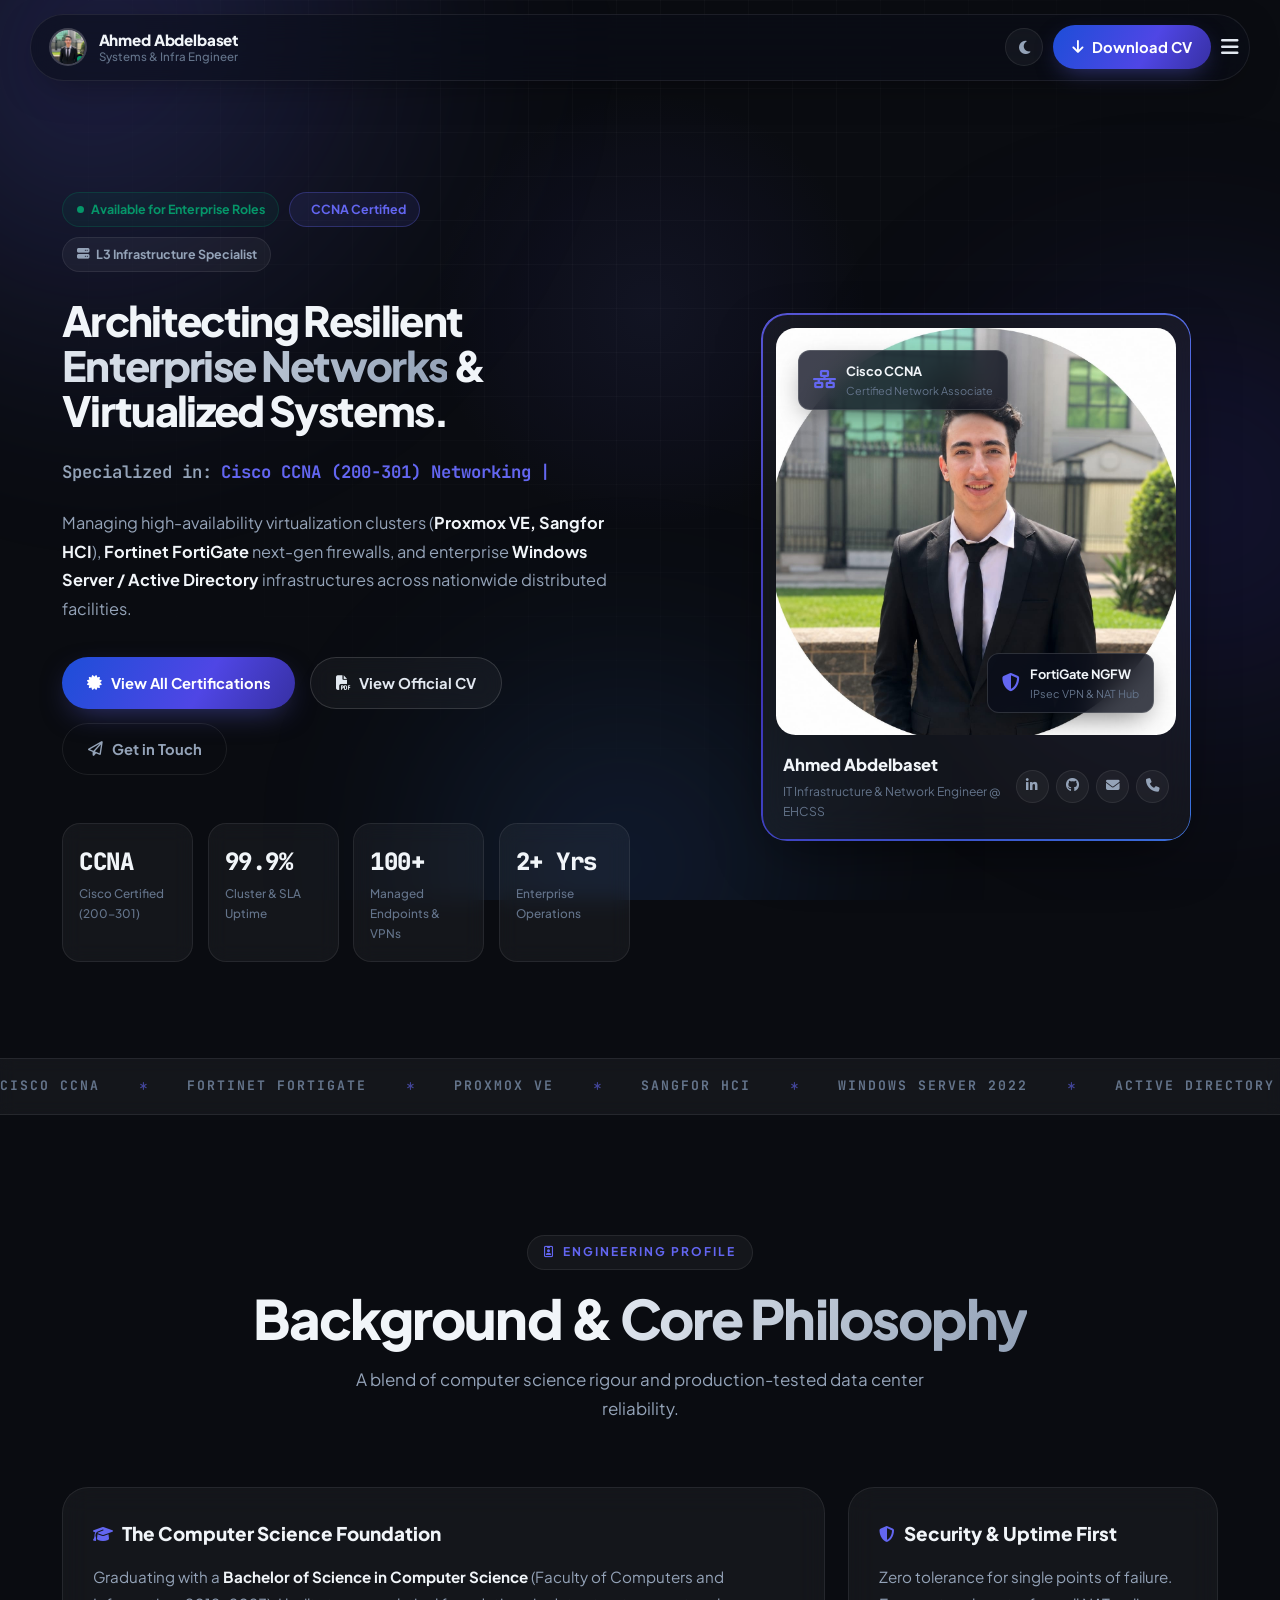
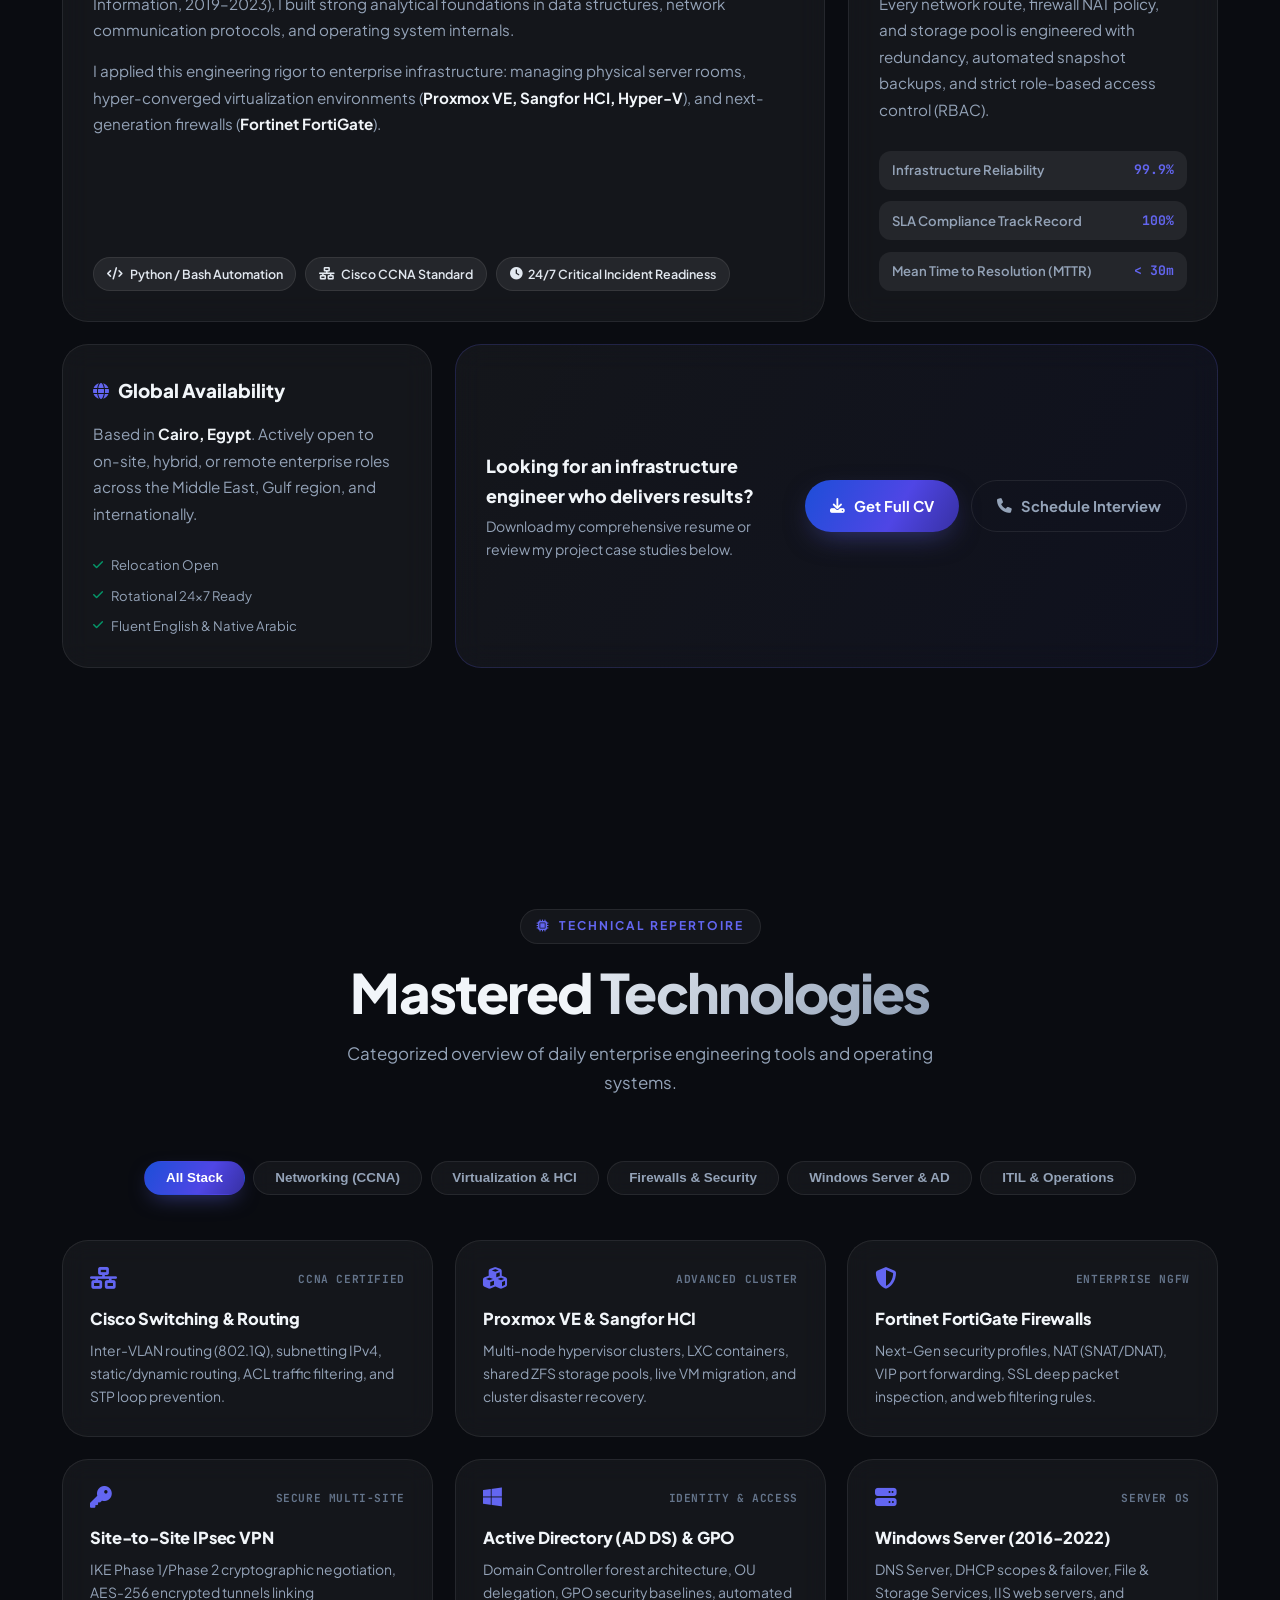
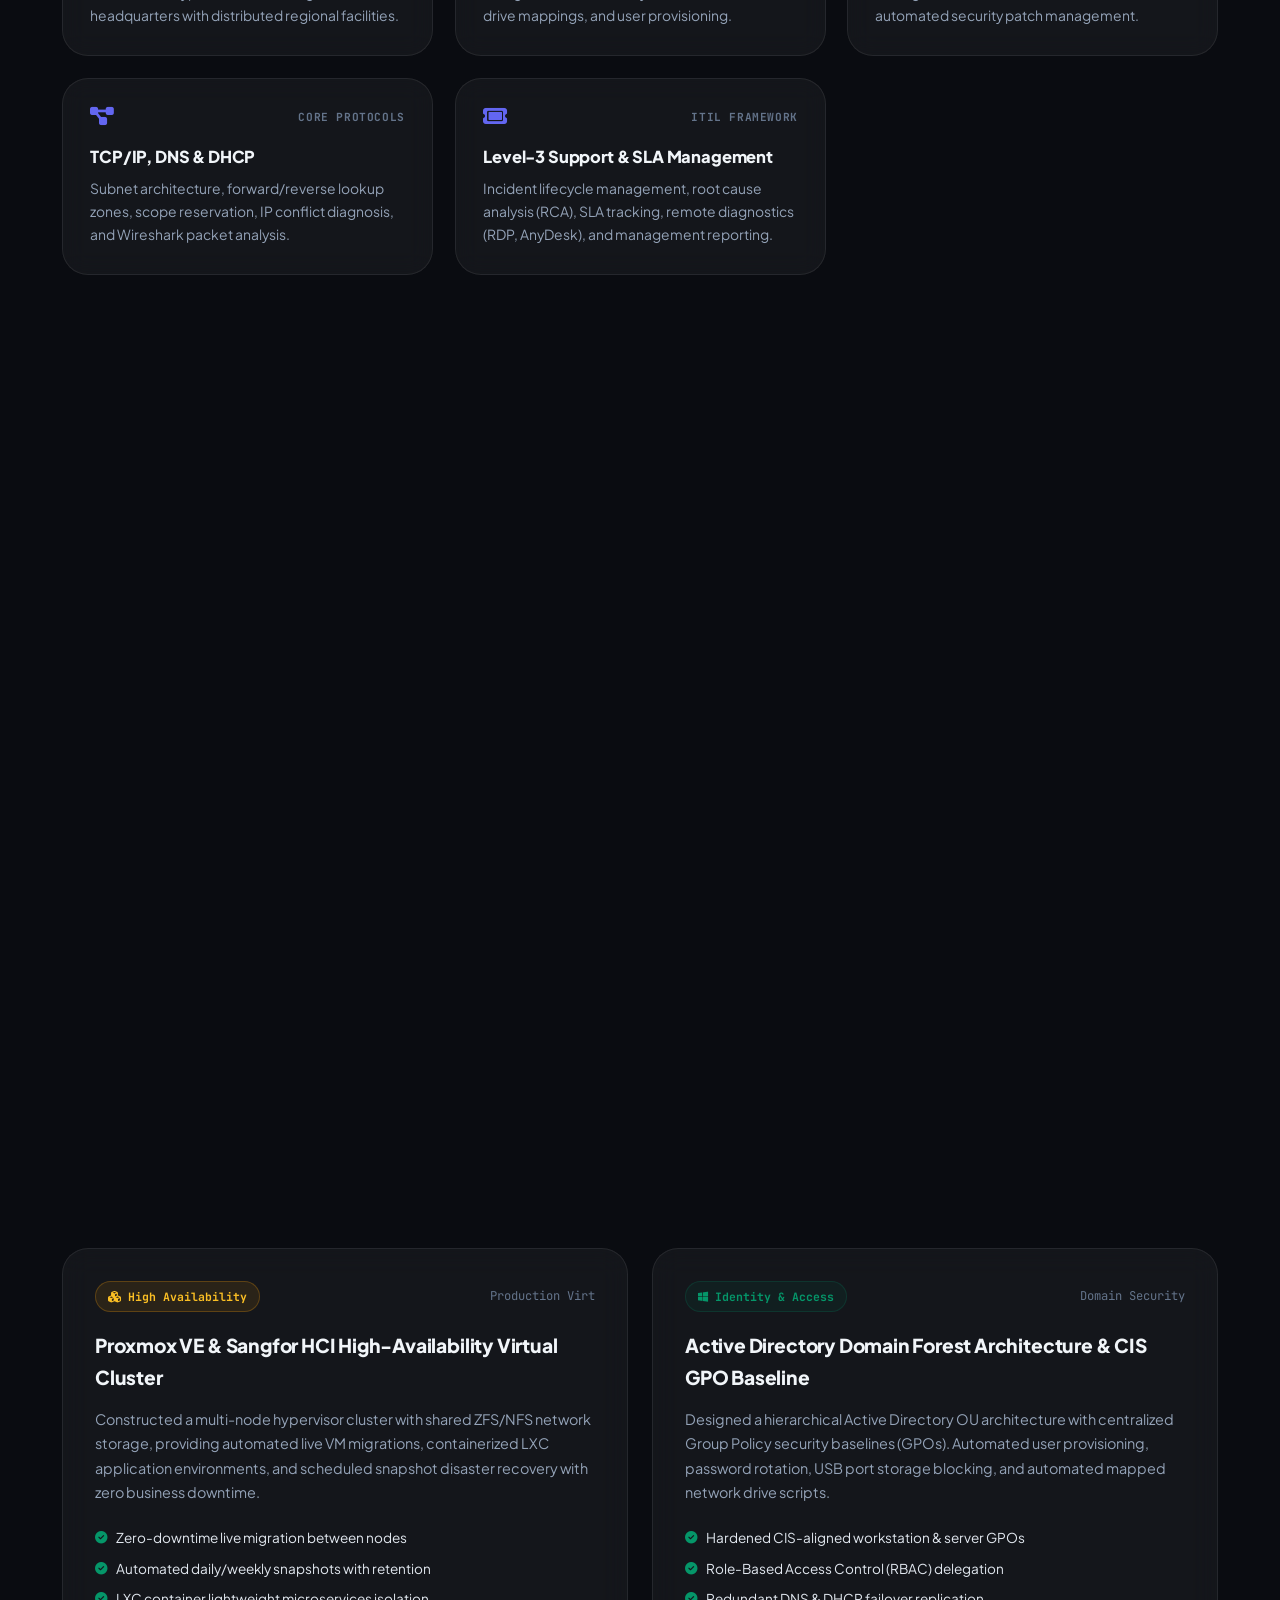
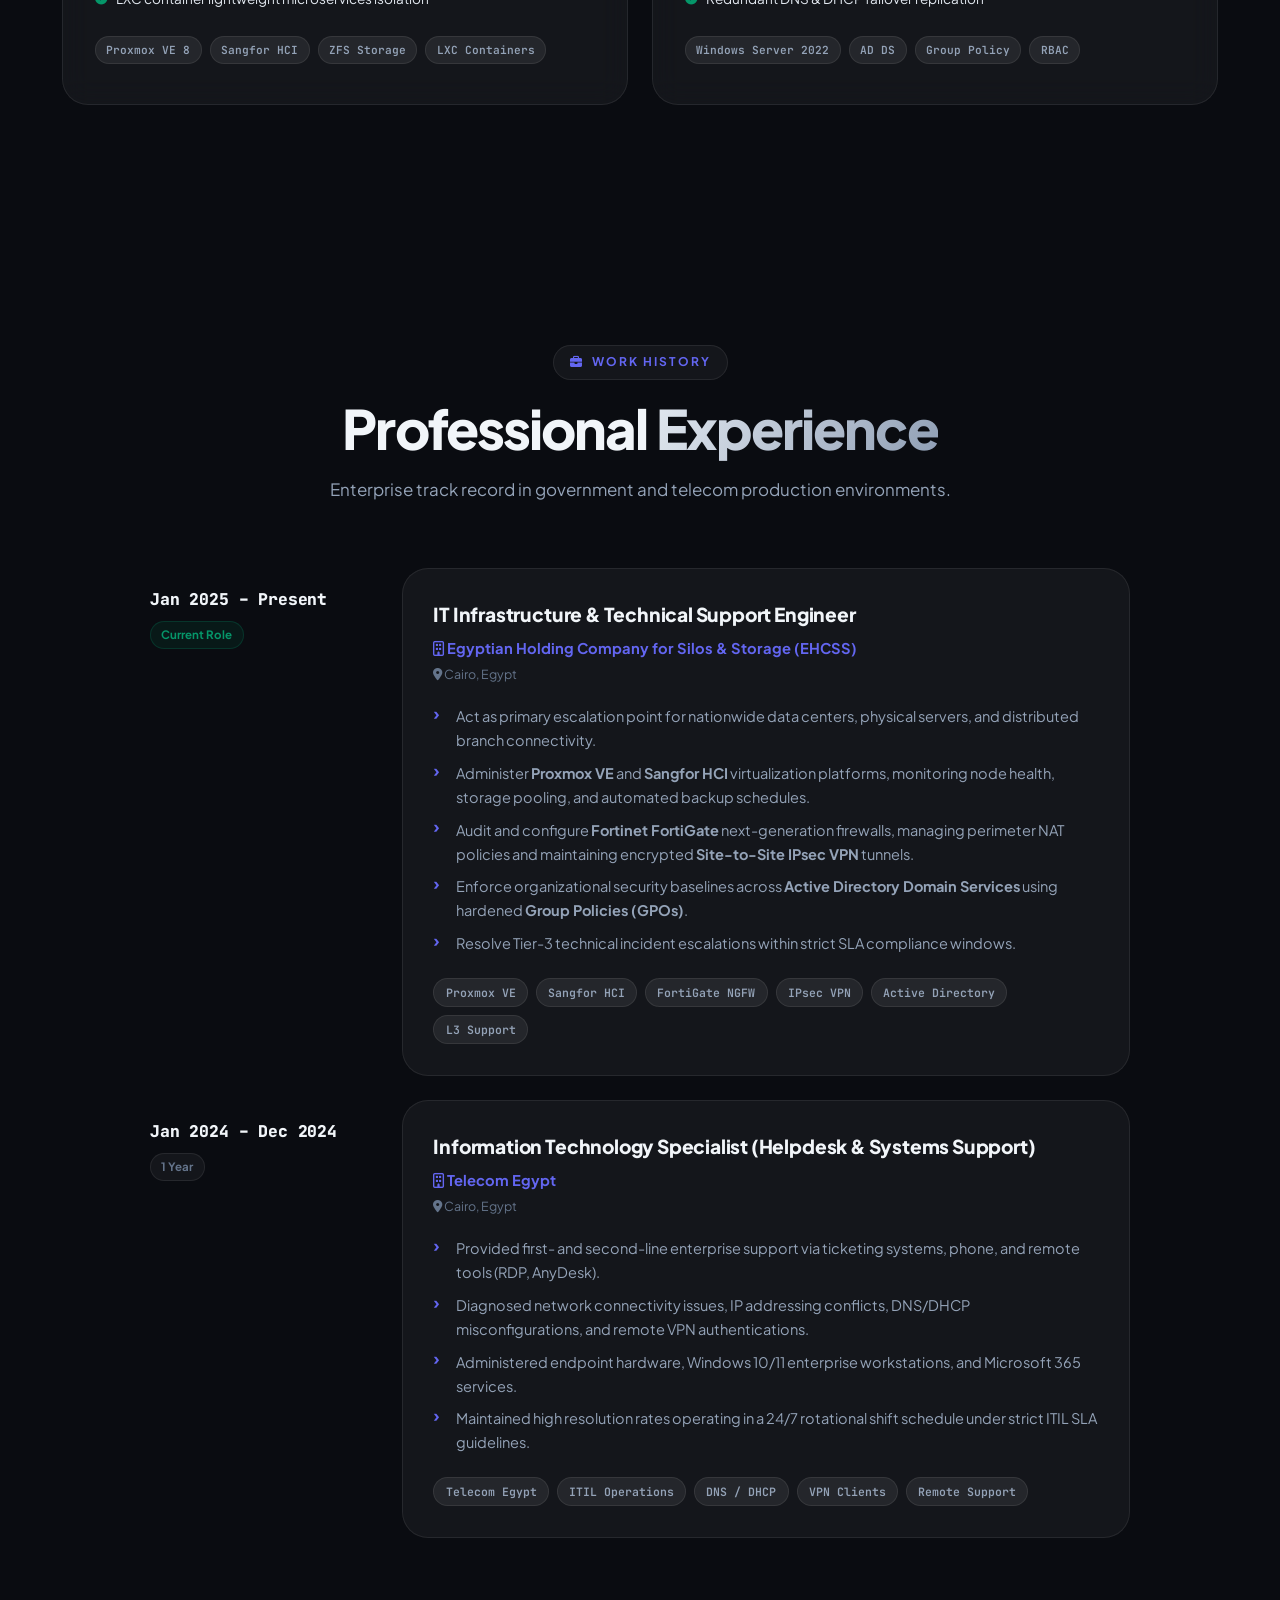
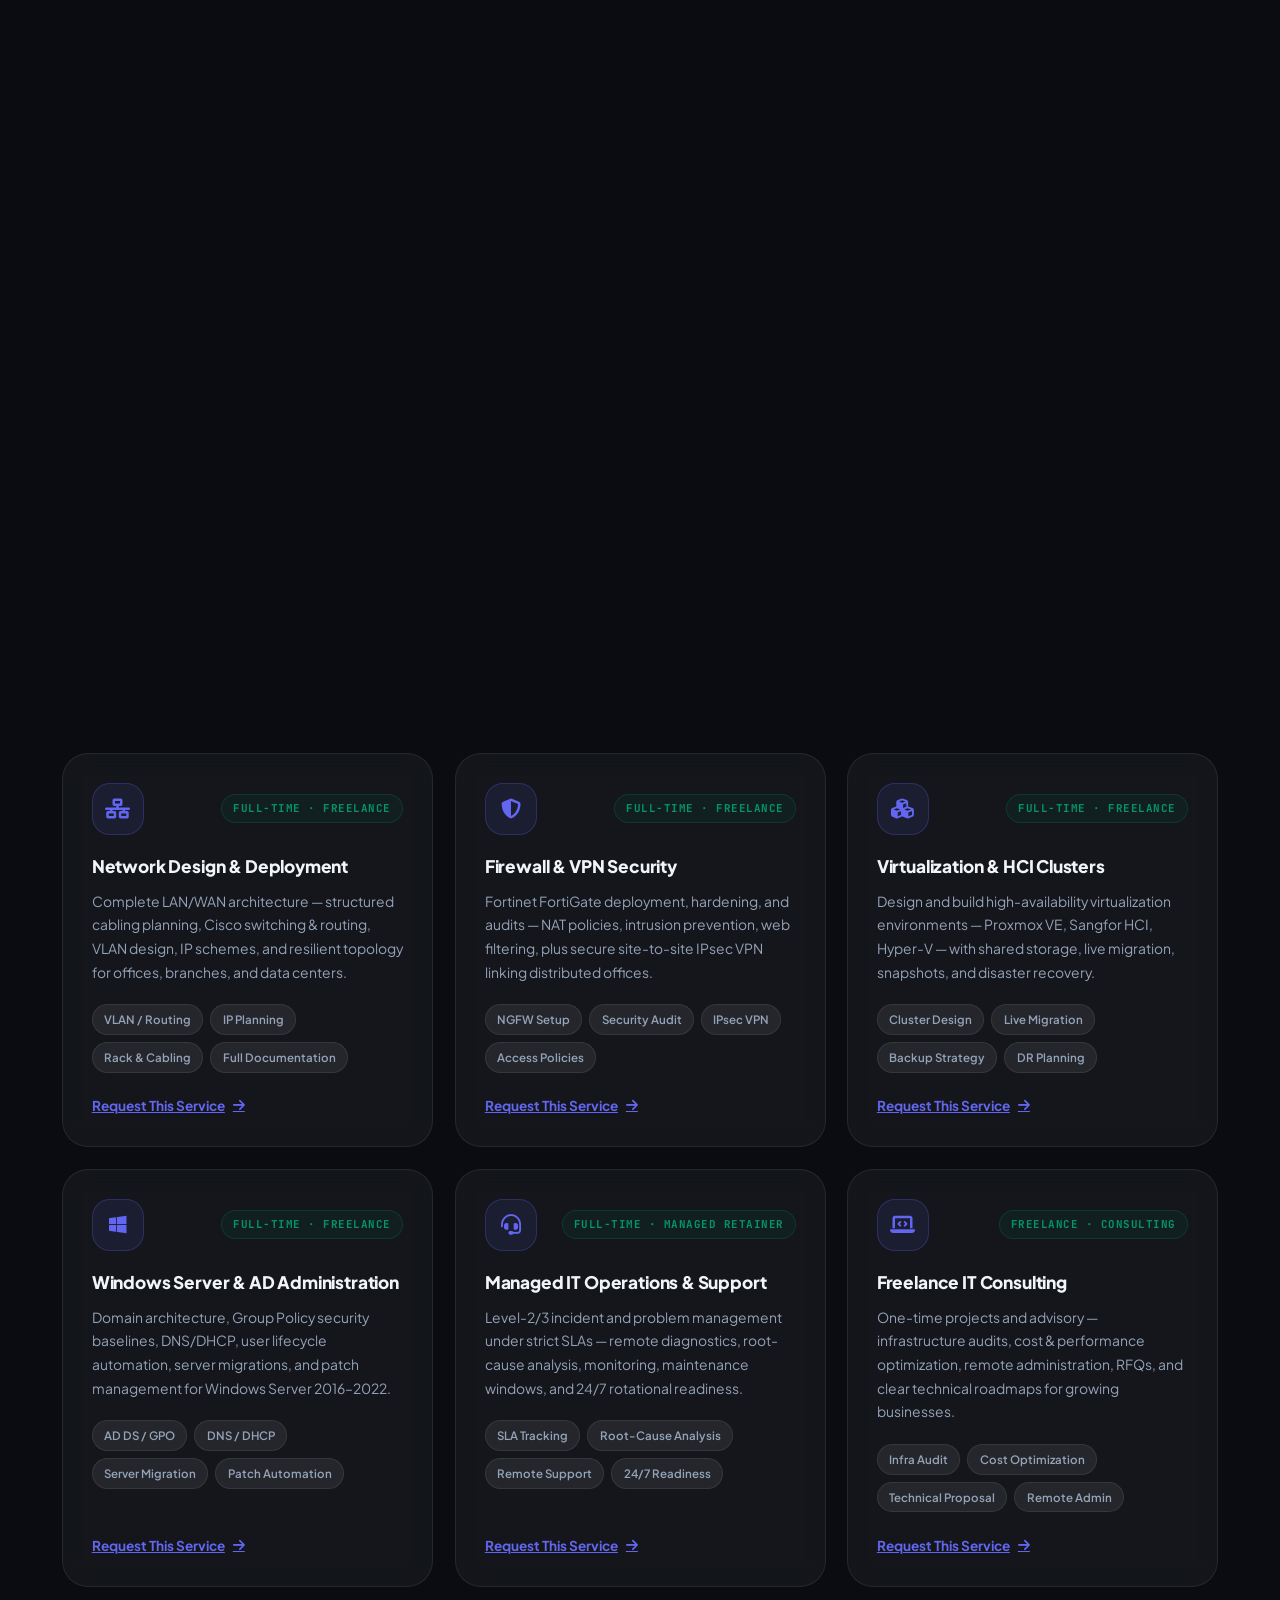
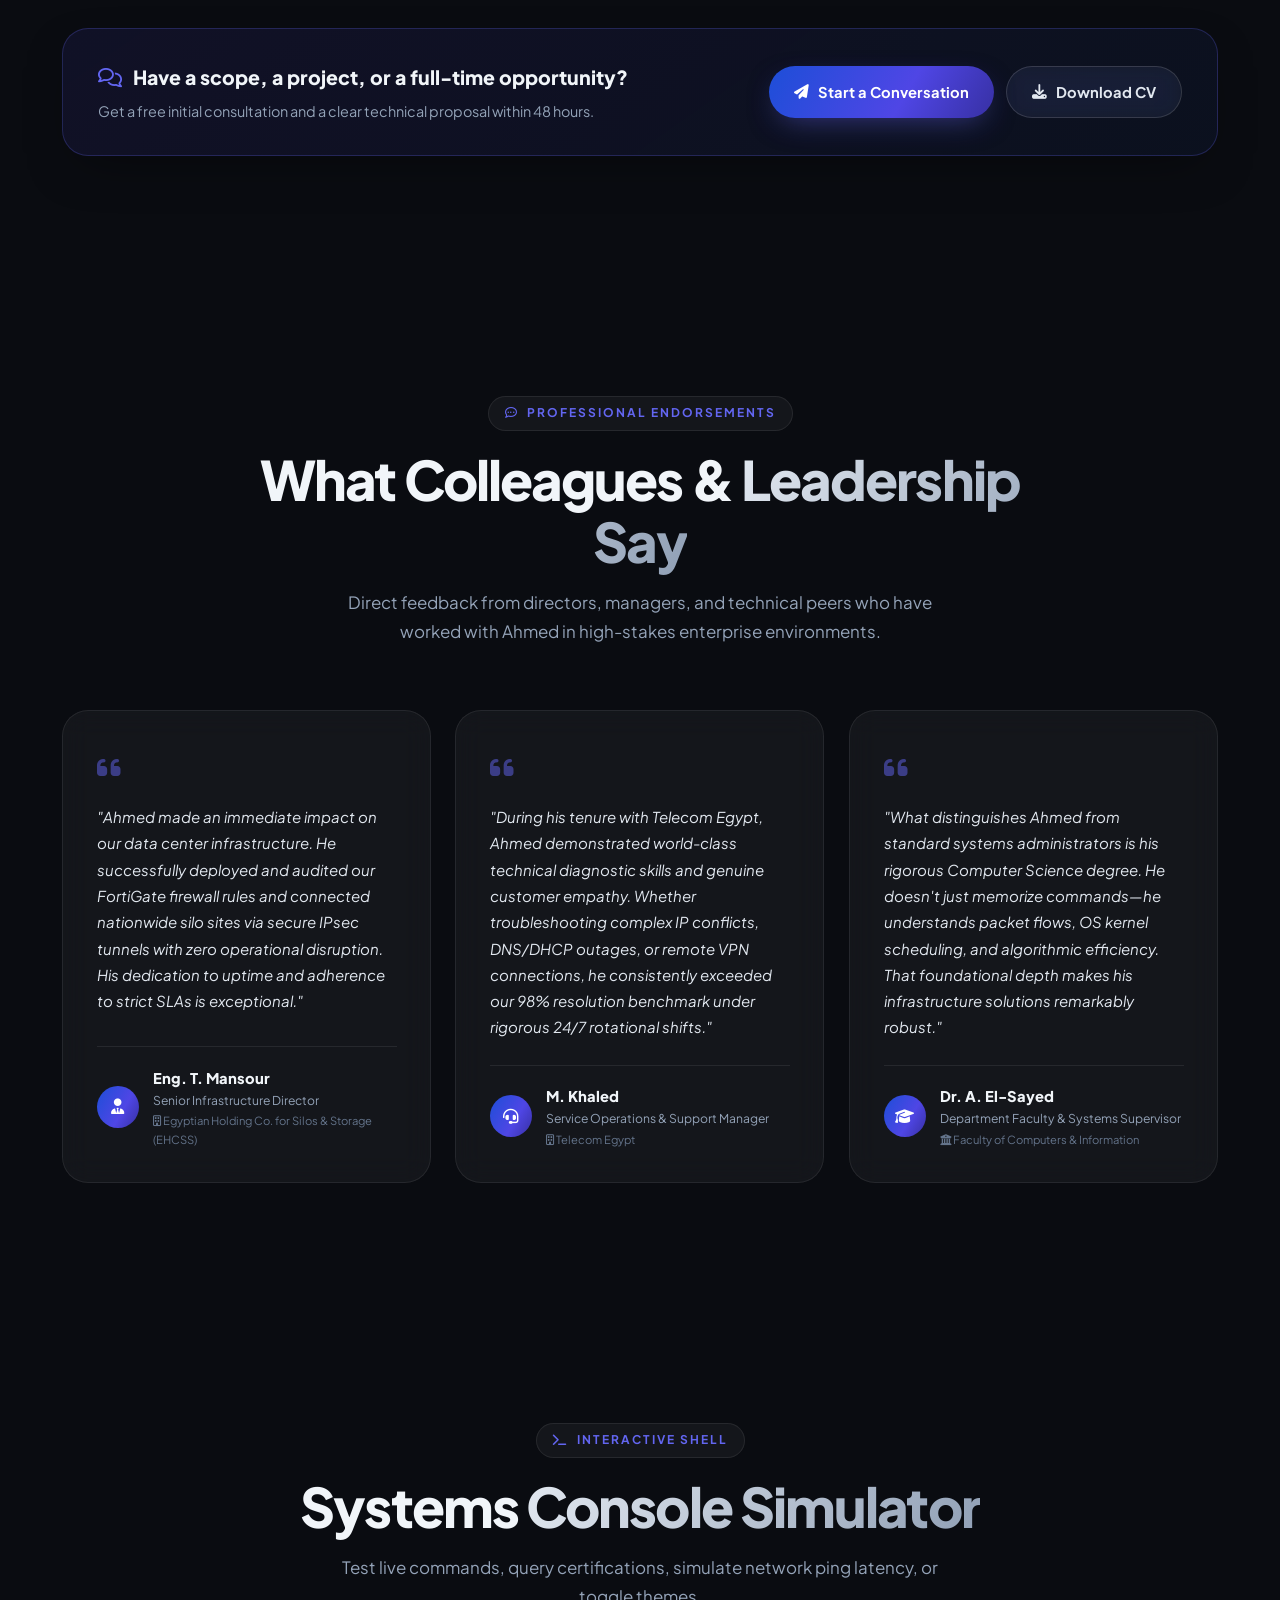
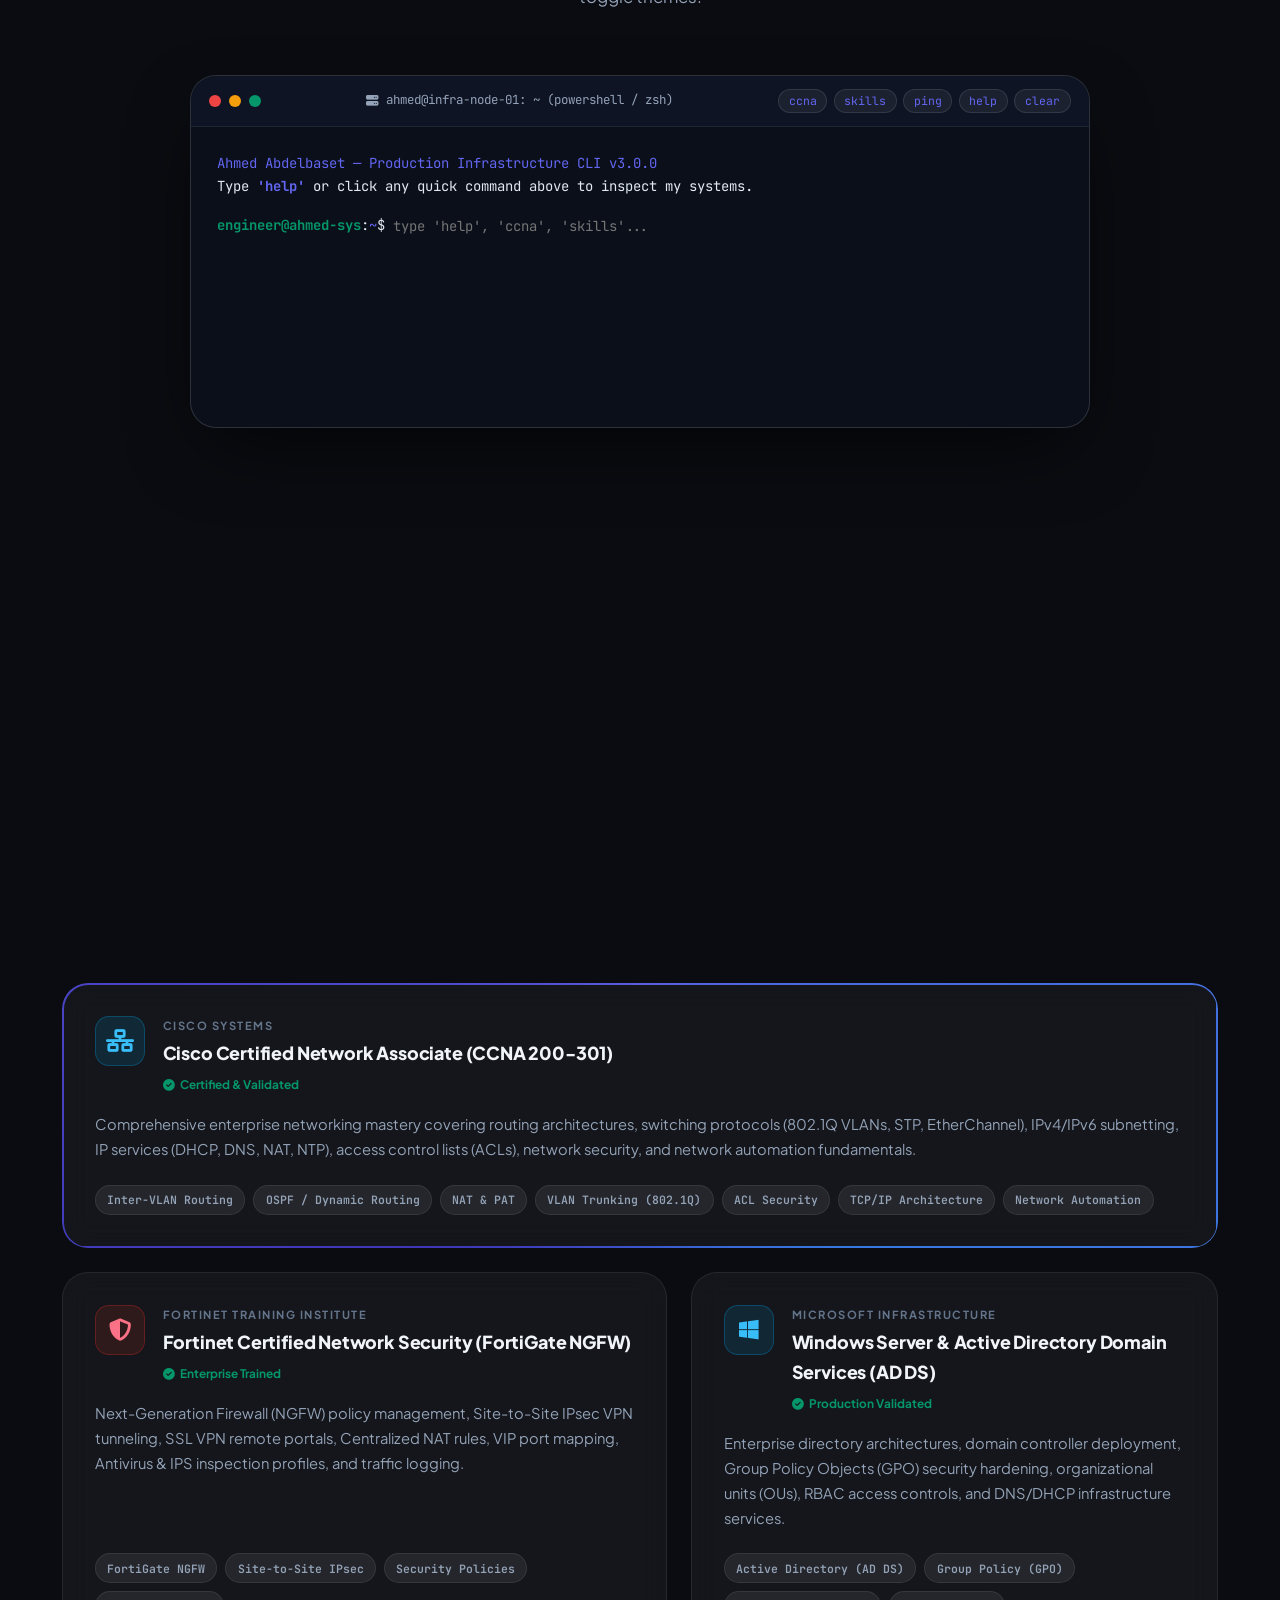
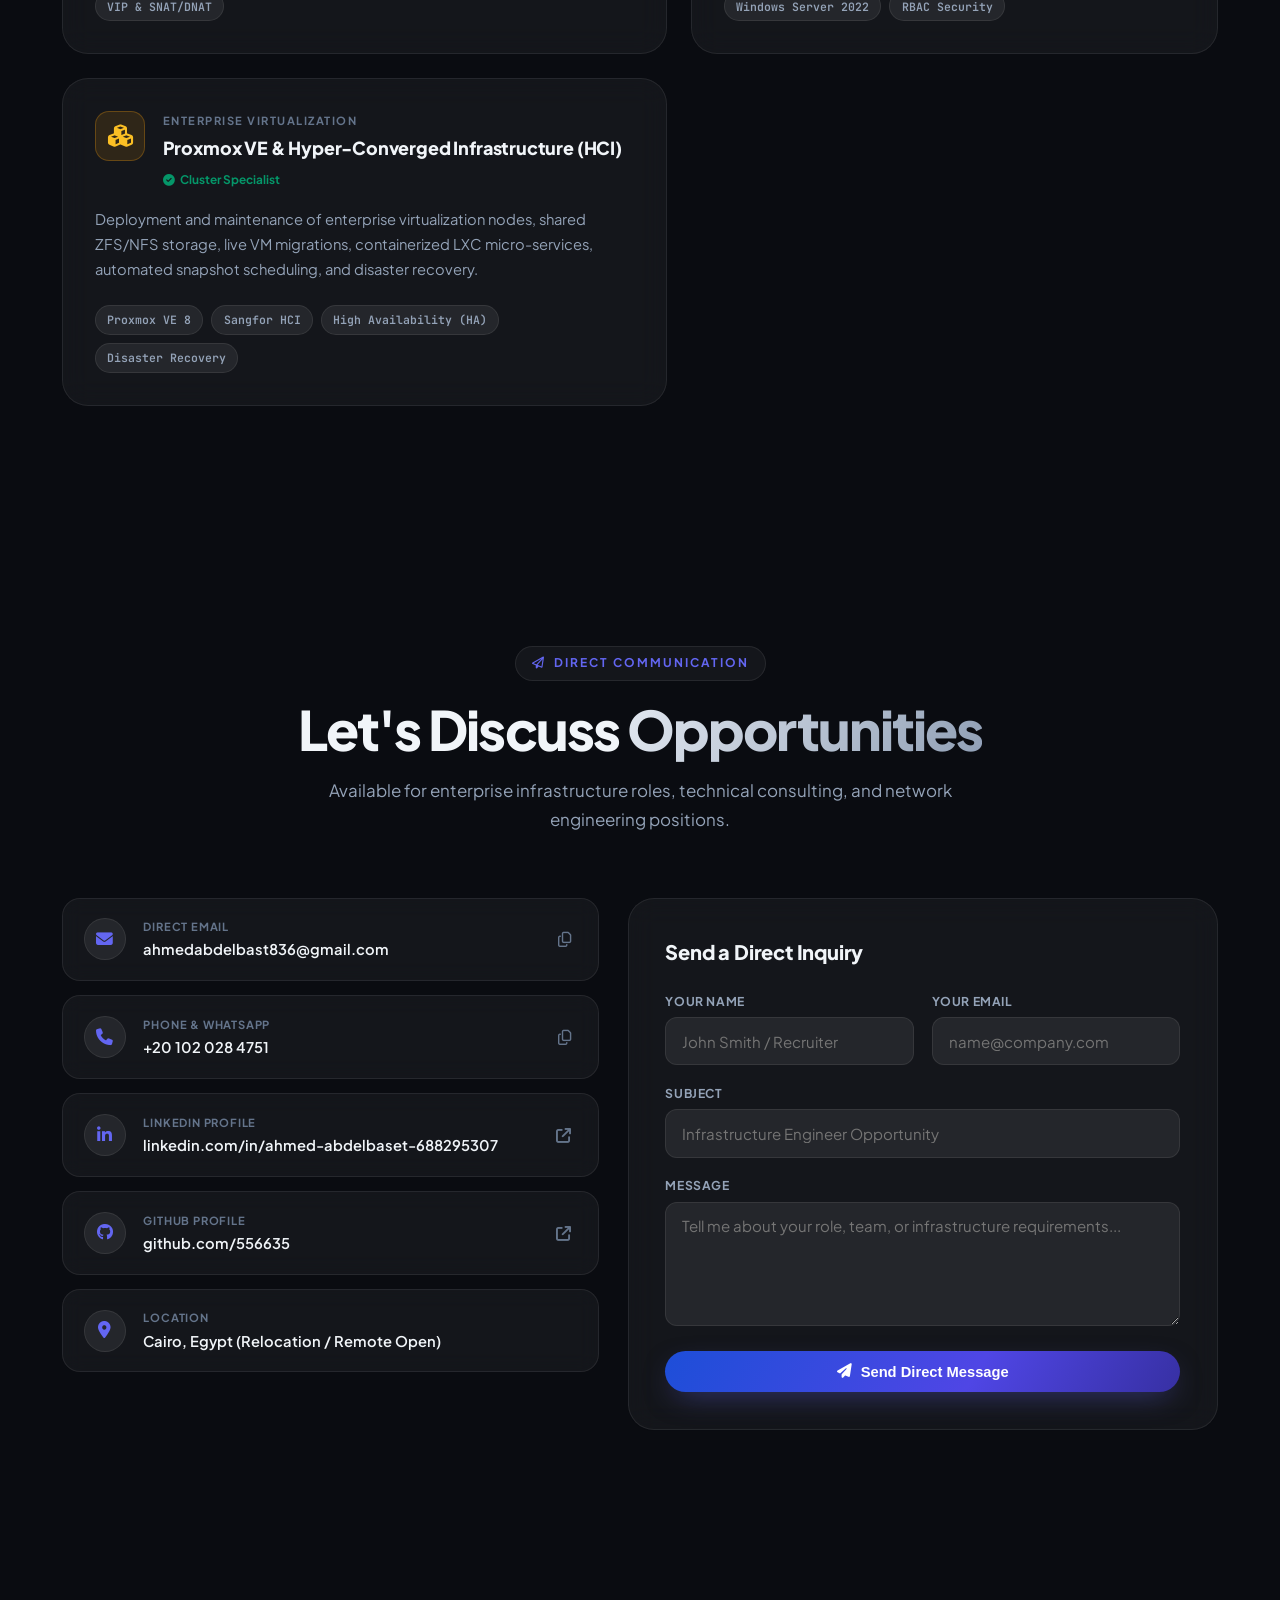
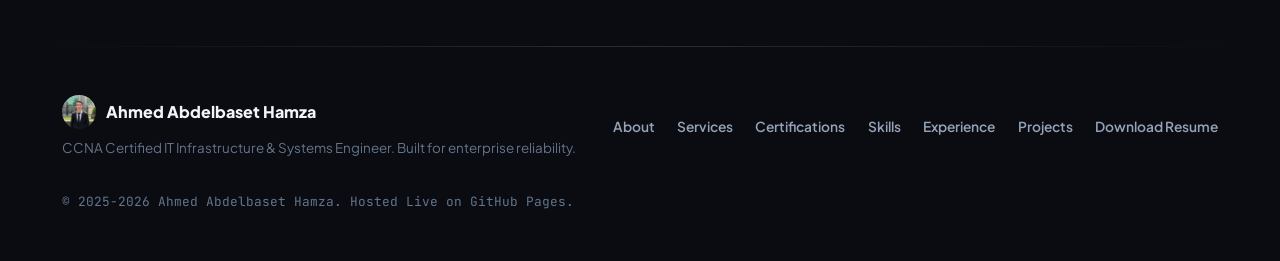
==== commit 120a472d: "Add files via upload" ====
--- a/index.html
+++ b/index.html
@@ -95,13 +95,13 @@
       <nav class="primary-nav" id="nav-menu">
         <ul class="nav-links-list">
           <li><a href="#about" class="nav-item">About</a></li>
-          <li><a href="#certifications" class="nav-item highlight-nav"><i class="fa-solid fa-certificate"></i> Certifications</a></li>
           <li><a href="#skills" class="nav-item">Skills</a></li>
+          <li><a href="#projects" class="nav-item">Projects</a></li>
           <li><a href="#experience" class="nav-item">Experience</a></li>
-          <li><a href="#projects" class="nav-item">Projects</a></li>
           <li><a href="#services" class="nav-item">Services</a></li>
           <li><a href="#endorsements" class="nav-item">Endorsements</a></li>
           <li><a href="#cli" class="nav-item">CLI</a></li>
+          <li><a href="#certifications" class="nav-item highlight-nav"><i class="fa-solid fa-certificate"></i> Certifications</a></li>
           <li><a href="#contact" class="nav-item">Contact</a></li>
         </ul>
       </nav>
@@ -150,7 +150,7 @@
           </div>
 
           <p class="hero-subtext">
-            <strong>Ahmed Abdelbaset Hamza</strong> — Computer Science Graduate (B.Sc.) &amp; Cisco Certified Network Associate (<strong>CCNA</strong>). Managing high-availability virtualization clusters (<strong>Proxmox VE, Sangfor HCI</strong>), <strong>Fortinet FortiGate</strong> next-gen firewalls, and enterprise <strong>Windows Server / Active Directory</strong> infrastructures across nationwide distributed facilities.
+            Managing high-availability virtualization clusters (<strong>Proxmox VE, Sangfor HCI</strong>), <strong>Fortinet FortiGate</strong> next-gen firewalls, and enterprise <strong>Windows Server / Active Directory</strong> infrastructures across nationwide distributed facilities.
           </p>
 
           <div class="hero-action-buttons">
@@ -228,7 +228,6 @@
         </div>
       </div>
     </section>
-
     <!-- TECH STACK TICKER (Marquee) -->
     <div class="tech-ticker" aria-hidden="true">
       <div class="tech-ticker-track">
@@ -254,319 +253,6 @@
         <span>ITIL v4</span><i class="fa-solid fa-asterisk"></i>
       </div>
     </div>
-
-    <!-- CERTIFICATIONS SECTION (NEW & PROMINENT) -->
-    <section class="section cert-section" id="certifications">
-      <div class="container">
-        <div class="section-tag-row reveal">
-          <span class="section-kicker"><i class="fa-solid fa-shield-check"></i> Validated Credentials</span>
-          <h2 class="section-heading">Professional <span class="text-gradient">Certifications &amp; Training</span></h2>
-          <p class="section-lead">Internationally recognized industry certifications proving deep theoretical foundations and hands-on networking and systems mastery.</p>
-        </div>
-
-        <div class="certifications-grid">
-          <!-- Cert 1: Cisco CCNA (Featured) -->
-          <div class="cert-card cert-featured gradient-border-anim">
-            <div class="cert-badge-glow"></div>
-            <div class="cert-header">
-              <div class="cert-logo-box cisco-logo-box">
-                <i class="fa-solid fa-network-wired"></i>
-              </div>
-              <div class="cert-meta-info">
-                <span class="cert-issuer">Cisco Systems</span>
-                <h3 class="cert-title">Cisco Certified Network Associate (CCNA 200-301)</h3>
-                <span class="cert-status-badge verified-status"><a href="https://www.credly.com/" target="_blank" rel="noopener noreferrer" title="Verify CCNA on Credly — official Cisco badge platform"><i class="fa-solid fa-circle-check"></i> Certified &amp; Validated <i class="fa-solid fa-arrow-up-right-from-square verify-link-icon"></i></a></span>
-              </div>
-            </div>
-            <p class="cert-summary">
-              Comprehensive enterprise networking mastery covering routing architectures, switching protocols (802.1Q VLANs, STP, EtherChannel), IPv4/IPv6 subnetting, IP services (DHCP, DNS, NAT, NTP), access control lists (ACLs), network security, and network automation fundamentals.
-            </p>
-            <div class="cert-skills-tags">
-              <span class="c-tag">Inter-VLAN Routing</span>
-              <span class="c-tag">OSPF / Dynamic Routing</span>
-              <span class="c-tag">NAT &amp; PAT</span>
-              <span class="c-tag">VLAN Trunking (802.1Q)</span>
-              <span class="c-tag">ACL Security</span>
-              <span class="c-tag">TCP/IP Architecture</span>
-              <span class="c-tag">Network Automation</span>
-            </div>
-          </div>
-
-          <!-- Cert 2: Fortinet Network Security -->
-          <div class="cert-card">
-            <div class="cert-header">
-              <div class="cert-logo-box fortinet-logo-box">
-                <i class="fa-solid fa-shield-halved"></i>
-              </div>
-              <div class="cert-meta-info">
-                <span class="cert-issuer">Fortinet Training Institute</span>
-                <h3 class="cert-title">Fortinet Certified Network Security (FortiGate NGFW)</h3>
-                <span class="cert-status-badge verified-status"><a href="https://training.fortinet.com/" target="_blank" rel="noopener noreferrer" title="Verify Fortinet certification on Fortinet Training Institute"><i class="fa-solid fa-circle-check"></i> Enterprise Trained <i class="fa-solid fa-arrow-up-right-from-square verify-link-icon"></i></a></span>
-              </div>
-            </div>
-            <p class="cert-summary">
-              Next-Generation Firewall (NGFW) policy management, Site-to-Site IPsec VPN tunneling, SSL VPN remote portals, Centralized NAT rules, VIP port mapping, Antivirus &amp; IPS inspection profiles, and traffic logging.
-            </p>
-            <div class="cert-skills-tags">
-              <span class="c-tag">FortiGate NGFW</span>
-              <span class="c-tag">Site-to-Site IPsec</span>
-              <span class="c-tag">Security Policies</span>
-              <span class="c-tag">VIP &amp; SNAT/DNAT</span>
-            </div>
-          </div>
-
-          <!-- Cert 3: Windows Server & Active Directory -->
-          <div class="cert-card">
-            <div class="cert-header">
-              <div class="cert-logo-box microsoft-logo-box">
-                <i class="fa-brands fa-windows"></i>
-              </div>
-              <div class="cert-meta-info">
-                <span class="cert-issuer">Microsoft Infrastructure</span>
-                <h3 class="cert-title">Windows Server &amp; Active Directory Domain Services (AD DS)</h3>
-                <span class="cert-status-badge verified-status"><a href="https://learn.microsoft.com/en-us/credentials/" target="_blank" rel="noopener noreferrer" title="Verify Microsoft credential on Microsoft Learn"><i class="fa-solid fa-circle-check"></i> Production Validated <i class="fa-solid fa-arrow-up-right-from-square verify-link-icon"></i></a></span>
-              </div>
-            </div>
-            <p class="cert-summary">
-              Enterprise directory architectures, domain controller deployment, Group Policy Objects (GPO) security hardening, organizational units (OUs), RBAC access controls, and DNS/DHCP infrastructure services.
-            </p>
-            <div class="cert-skills-tags">
-              <span class="c-tag">Active Directory (AD DS)</span>
-              <span class="c-tag">Group Policy (GPO)</span>
-              <span class="c-tag">Windows Server 2022</span>
-              <span class="c-tag">RBAC Security</span>
-            </div>
-          </div>
-
-          <!-- Cert 4: Proxmox & Sangfor HCI Virtualization -->
-          <div class="cert-card">
-            <div class="cert-header">
-              <div class="cert-logo-box virt-logo-box">
-                <i class="fa-solid fa-cubes"></i>
-              </div>
-              <div class="cert-meta-info">
-                <span class="cert-issuer">Enterprise Virtualization</span>
-                <h3 class="cert-title">Proxmox VE &amp; Hyper-Converged Infrastructure (HCI)</h3>
-                <span class="cert-status-badge verified-status"><a href="https://www.proxmox.com/en/training" target="_blank" rel="noopener noreferrer" title="Verify virtualization training on Proxmox official site"><i class="fa-solid fa-circle-check"></i> Cluster Specialist <i class="fa-solid fa-arrow-up-right-from-square verify-link-icon"></i></a></span>
-              </div>
-            </div>
-            <p class="cert-summary">
-              Deployment and maintenance of enterprise virtualization nodes, shared ZFS/NFS storage, live VM migrations, containerized LXC micro-services, automated snapshot scheduling, and disaster recovery.
-            </p>
-            <div class="cert-skills-tags">
-              <span class="c-tag">Proxmox VE 8</span>
-              <span class="c-tag">Sangfor HCI</span>
-              <span class="c-tag">High Availability (HA)</span>
-              <span class="c-tag">Disaster Recovery</span>
-            </div>
-          </div>
-        </div>
-      </div>
-    </section>
-
-    <!-- ENDORSEMENTS & CLIENT TESTIMONIALS (NEW) -->
-    <section class="section testimonials-section" id="endorsements">
-      <div class="container">
-        <div class="section-tag-row reveal">
-          <span class="section-kicker"><i class="fa-regular fa-comment-dots"></i> Professional Endorsements</span>
-          <h2 class="section-heading">What Colleagues &amp; <span class="text-gradient">Leadership Say</span></h2>
-          <p class="section-lead">Direct feedback from directors, managers, and technical peers who have worked with Ahmed in high-stakes enterprise environments.</p>
-        </div>
-
-        <div class="testimonials-slider-grid">
-          <!-- Testimonial 1 -->
-          <div class="testimonial-card">
-            <div class="testimonial-body">
-              <div class="quote-symbol"><i class="fa-solid fa-quote-left"></i></div>
-              <p class="testimonial-quote">
-                "Ahmed made an immediate impact on our data center infrastructure. He successfully deployed and audited our FortiGate firewall rules and connected nationwide silo sites via secure IPsec tunnels with zero operational disruption. His dedication to uptime and adherence to strict SLAs is exceptional."
-              </p>
-            </div>
-            <div class="testimonial-author">
-              <div class="author-avatar-badge"><i class="fa-solid fa-user-tie"></i></div>
-              <div class="author-details">
-                <h4 class="author-name">Eng. T. Mansour</h4>
-                <span class="author-position">Senior Infrastructure Director</span>
-                <span class="author-company"><i class="fa-regular fa-building"></i> Egyptian Holding Co. for Silos &amp; Storage (EHCSS)</span>
-              </div>
-            </div>
-          </div>
-
-          <!-- Testimonial 2 -->
-          <div class="testimonial-card">
-            <div class="testimonial-body">
-              <div class="quote-symbol"><i class="fa-solid fa-quote-left"></i></div>
-              <p class="testimonial-quote">
-                "During his tenure with Telecom Egypt, Ahmed demonstrated world-class technical diagnostic skills and genuine customer empathy. Whether troubleshooting complex IP conflicts, DNS/DHCP outages, or remote VPN connections, he consistently exceeded our 98% resolution benchmark under rigorous 24/7 rotational shifts."
-              </p>
-            </div>
-            <div class="testimonial-author">
-              <div class="author-avatar-badge"><i class="fa-solid fa-headset"></i></div>
-              <div class="author-details">
-                <h4 class="author-name">M. Khaled</h4>
-                <span class="author-position">Service Operations &amp; Support Manager</span>
-                <span class="author-company"><i class="fa-regular fa-building"></i> Telecom Egypt</span>
-              </div>
-            </div>
-          </div>
-
-          <!-- Testimonial 3 -->
-          <div class="testimonial-card">
-            <div class="testimonial-body">
-              <div class="quote-symbol"><i class="fa-solid fa-quote-left"></i></div>
-              <p class="testimonial-quote">
-                "What distinguishes Ahmed from standard systems administrators is his rigorous Computer Science degree. He doesn't just memorize commands—he understands packet flows, OS kernel scheduling, and algorithmic efficiency. That foundational depth makes his infrastructure solutions remarkably robust."
-              </p>
-            </div>
-            <div class="testimonial-author">
-              <div class="author-avatar-badge"><i class="fa-solid fa-graduation-cap"></i></div>
-              <div class="author-details">
-                <h4 class="author-name">Dr. A. El-Sayed</h4>
-                <span class="author-position">Department Faculty &amp; Systems Supervisor</span>
-                <span class="author-company"><i class="fa-solid fa-university"></i> Faculty of Computers &amp; Information</span>
-              </div>
-            </div>
-          </div>
-        </div>
-      </div>
-    </section>
-
-    <!-- SERVICES SECTION -->
-    <section class="section services-section" id="services">
-      <div class="container">
-        <div class="section-tag-row reveal">
-          <span class="section-kicker"><i class="fa-solid fa-briefcase"></i> What I Deliver</span>
-          <h2 class="section-heading">Services &amp; <span class="text-gradient">Engagement Modes</span></h2>
-          <p class="section-lead">End-to-end infrastructure services — delivered as a full-time engineer, contractor, or freelance consultant, on-site or fully remote.</p>
-        </div>
-
-        <!-- Engagement / Availability Modes -->
-        <div class="services-availability reveal">
-          <span class="avail-pill"><i class="fa-solid fa-user-tie"></i> Full-Time Employment</span>
-          <span class="avail-pill"><i class="fa-regular fa-handshake"></i> Contract / Outsourcing</span>
-          <span class="avail-pill"><i class="fa-solid fa-laptop-code"></i> Freelance Projects</span>
-          <span class="avail-pill"><i class="fa-solid fa-headset"></i> 24/7 Managed Support</span>
-          <span class="avail-pill"><i class="fa-solid fa-globe"></i> On-Site · Hybrid · Remote</span>
-        </div>
-
-        <div class="services-grid">
-          <!-- Service Card 1 -->
-          <div class="service-card reveal">
-            <div class="service-card-head">
-              <div class="service-icon"><i class="fa-solid fa-network-wired"></i></div>
-              <span class="service-mode">Full-Time · Freelance</span>
-            </div>
-            <h4 class="service-title">Network Design &amp; Deployment</h4>
-            <p class="service-text">Complete LAN/WAN architecture — structured cabling planning, Cisco switching &amp; routing, VLAN design, IP schemes, and resilient topology for offices, branches, and data centers.</p>
-            <div class="service-deliverables">
-              <span class="svc-chip">VLAN / Routing</span>
-              <span class="svc-chip">IP Planning</span>
-              <span class="svc-chip">Rack &amp; Cabling</span>
-              <span class="svc-chip">Full Documentation</span>
-            </div>
-            <a href="#contact" class="service-cta">Request This Service <i class="fa-solid fa-arrow-right"></i></a>
-          </div>
-
-          <!-- Service Card 2 -->
-          <div class="service-card reveal">
-            <div class="service-card-head">
-              <div class="service-icon"><i class="fa-solid fa-shield-halved"></i></div>
-              <span class="service-mode">Full-Time · Freelance</span>
-            </div>
-            <h4 class="service-title">Firewall &amp; VPN Security</h4>
-            <p class="service-text">Fortinet FortiGate deployment, hardening, and audits — NAT policies, intrusion prevention, web filtering, plus secure site-to-site IPsec VPN linking distributed offices.</p>
-            <div class="service-deliverables">
-              <span class="svc-chip">NGFW Setup</span>
-              <span class="svc-chip">Security Audit</span>
-              <span class="svc-chip">IPsec VPN</span>
-              <span class="svc-chip">Access Policies</span>
-            </div>
-            <a href="#contact" class="service-cta">Request This Service <i class="fa-solid fa-arrow-right"></i></a>
-          </div>
-
-          <!-- Service Card 3 -->
-          <div class="service-card reveal">
-            <div class="service-card-head">
-              <div class="service-icon"><i class="fa-solid fa-cubes"></i></div>
-              <span class="service-mode">Full-Time · Freelance</span>
-            </div>
-            <h4 class="service-title">Virtualization &amp; HCI Clusters</h4>
-            <p class="service-text">Design and build high-availability virtualization environments — Proxmox VE, Sangfor HCI, Hyper-V — with shared storage, live migration, snapshots, and disaster recovery.</p>
-            <div class="service-deliverables">
-              <span class="svc-chip">Cluster Design</span>
-              <span class="svc-chip">Live Migration</span>
-              <span class="svc-chip">Backup Strategy</span>
-              <span class="svc-chip">DR Planning</span>
-            </div>
-            <a href="#contact" class="service-cta">Request This Service <i class="fa-solid fa-arrow-right"></i></a>
-          </div>
-
-          <!-- Service Card 4 -->
-          <div class="service-card reveal">
-            <div class="service-card-head">
-              <div class="service-icon"><i class="fa-brands fa-windows"></i></div>
-              <span class="service-mode">Full-Time · Freelance</span>
-            </div>
-            <h4 class="service-title">Windows Server &amp; AD Administration</h4>
-            <p class="service-text">Domain architecture, Group Policy security baselines, DNS/DHCP, user lifecycle automation, server migrations, and patch management for Windows Server 2016–2022.</p>
-            <div class="service-deliverables">
-              <span class="svc-chip">AD DS / GPO</span>
-              <span class="svc-chip">DNS / DHCP</span>
-              <span class="svc-chip">Server Migration</span>
-              <span class="svc-chip">Patch Automation</span>
-            </div>
-            <a href="#contact" class="service-cta">Request This Service <i class="fa-solid fa-arrow-right"></i></a>
-          </div>
-
-          <!-- Service Card 5 -->
-          <div class="service-card reveal">
-            <div class="service-card-head">
-              <div class="service-icon"><i class="fa-solid fa-headset"></i></div>
-              <span class="service-mode">Full-Time · Managed Retainer</span>
-            </div>
-            <h4 class="service-title">Managed IT Operations &amp; Support</h4>
-            <p class="service-text">Level-2/3 incident and problem management under strict SLAs — remote diagnostics, root-cause analysis, monitoring, maintenance windows, and 24/7 rotational readiness.</p>
-            <div class="service-deliverables">
-              <span class="svc-chip">SLA Tracking</span>
-              <span class="svc-chip">Root-Cause Analysis</span>
-              <span class="svc-chip">Remote Support</span>
-              <span class="svc-chip">24/7 Readiness</span>
-            </div>
-            <a href="#contact" class="service-cta">Request This Service <i class="fa-solid fa-arrow-right"></i></a>
-          </div>
-
-          <!-- Service Card 6 -->
-          <div class="service-card reveal">
-            <div class="service-card-head">
-              <div class="service-icon"><i class="fa-solid fa-laptop-code"></i></div>
-              <span class="service-mode">Freelance · Consulting</span>
-            </div>
-            <h4 class="service-title">Freelance IT Consulting</h4>
-            <p class="service-text">One-time projects and advisory — infrastructure audits, cost &amp; performance optimization, remote administration, RFQs, and clear technical roadmaps for growing businesses.</p>
-            <div class="service-deliverables">
-              <span class="svc-chip">Infra Audit</span>
-              <span class="svc-chip">Cost Optimization</span>
-              <span class="svc-chip">Technical Proposal</span>
-              <span class="svc-chip">Remote Admin</span>
-            </div>
-            <a href="#contact" class="service-cta">Request This Service <i class="fa-solid fa-arrow-right"></i></a>
-          </div>
-        </div>
-
-        <!-- Services CTA Band -->
-        <div class="services-cta-band reveal">
-          <div class="cta-band-text">
-            <h4><i class="fa-regular fa-comments"></i> Have a scope, a project, or a full-time opportunity?</h4>
-            <p>Get a free initial consultation and a clear technical proposal within 48 hours.</p>
-          </div>
-          <div class="cta-band-actions">
-            <a href="#contact" class="btn-primary-titanium"><i class="fa-solid fa-paper-plane"></i> Start a Conversation</a>
-            <a href="Ahmed_Abdelbaset_CV.html" target="_blank" class="btn-secondary-graphite"><i class="fa-solid fa-download"></i> Download CV</a>
-          </div>
-        </div>
-      </div>
-    </section>
-
     <!-- ABOUT SECTION (BENTO GRID STYLE) -->
     <section class="section about-section" id="about">
       <div class="container">
@@ -642,7 +328,6 @@
         </div>
       </div>
     </section>
-
     <!-- SKILLS MATRIX SECTION -->
     <section class="section skills-section" id="skills">
       <div class="container">
@@ -737,7 +422,98 @@
         </div>
       </div>
     </section>
-
+    <!-- FEATURED PROJECTS & LABS -->
+    <section class="section projects-section" id="projects">
+      <div class="container">
+        <div class="section-tag-row reveal">
+          <span class="section-kicker"><i class="fa-solid fa-diagram-project"></i> Real-World Deployments</span>
+          <h2 class="section-heading">Featured <span class="text-gradient">Infrastructure Labs</span></h2>
+          <p class="section-lead">Architectural case studies engineered and maintained in production environments.</p>
+        </div>
+
+        <div class="projects-featured-grid">
+          <!-- Project 1: CCNA Enterprise Network -->
+          <div class="featured-project-box">
+            <div class="fp-badge-row">
+              <span class="fp-badge ccna-badge"><i class="fa-solid fa-network-wired"></i> Cisco CCNA Topology</span>
+              <span class="fp-date">Enterprise Core</span>
+            </div>
+            <h3 class="fp-title">Enterprise Network Segmentation &amp; Inter-VLAN Routing Hub</h3>
+            <p class="fp-desc">
+              Engineered a segmented enterprise campus network isolating Management, Server Farms, Workstations, and Guest WiFi. Implemented 802.1Q VLAN trunking, DHCP snooping, and granular Access Control Lists (ACLs) to block lateral movement and safeguard server assets.
+            </p>
+            <div class="fp-features-list">
+              <div><i class="fa-solid fa-circle-check"></i> 802.1Q Router-on-a-Stick &amp; L3 Core Switching</div>
+              <div><i class="fa-solid fa-circle-check"></i> Standard &amp; Extended ACL perimeter policies</div>
+              <div><i class="fa-solid fa-circle-check"></i> Spanning Tree Protocol (RSTP) loop prevention</div>
+            </div>
+            <div class="fp-tags">
+              <span>Cisco IOS</span><span>VLAN Trunking</span><span>Inter-VLAN</span><span>ACLs</span><span>Subnetting</span>
+            </div>
+          </div>
+
+          <!-- Project 2: FortiGate VPN Hub -->
+          <div class="featured-project-box">
+            <div class="fp-badge-row">
+              <span class="fp-badge sec-badge"><i class="fa-solid fa-shield-halved"></i> Cybersecurity NGFW</span>
+              <span class="fp-date">Multi-Site Hub</span>
+            </div>
+            <h3 class="fp-title">Fortinet FortiGate Site-to-Site IPsec VPN Infrastructure</h3>
+            <p class="fp-desc">
+              Deployed a centralized Fortinet FortiGate perimeter security hub establishing secure Site-to-Site IPsec VPN tunnels with remote regional facility nodes. Configured SNAT / DNAT rules, VIP port mappings, and deep packet inspection security profiles.
+            </p>
+            <div class="fp-features-list">
+              <div><i class="fa-solid fa-circle-check"></i> AES-256 IKE Phase 1 / Phase 2 crypto negotiation</div>
+              <div><i class="fa-solid fa-circle-check"></i> Centralized SNAT/DNAT &amp; VIP routing policies</div>
+              <div><i class="fa-solid fa-circle-check"></i> Web filtering &amp; IPS security inspection profiles</div>
+            </div>
+            <div class="fp-tags">
+              <span>FortiGate NGFW</span><span>IPsec Tunnel</span><span>NAT / VIP</span><span>Traffic Inspection</span>
+            </div>
+          </div>
+
+          <!-- Project 3: Proxmox HA Cluster -->
+          <div class="featured-project-box">
+            <div class="fp-badge-row">
+              <span class="fp-badge virt-badge"><i class="fa-solid fa-cubes"></i> High Availability</span>
+              <span class="fp-date">Production Virt</span>
+            </div>
+            <h3 class="fp-title">Proxmox VE &amp; Sangfor HCI High-Availability Virtual Cluster</h3>
+            <p class="fp-desc">
+              Constructed a multi-node hypervisor cluster with shared ZFS/NFS network storage, providing automated live VM migrations, containerized LXC application environments, and scheduled snapshot disaster recovery with zero business downtime.
+            </p>
+            <div class="fp-features-list">
+              <div><i class="fa-solid fa-circle-check"></i> Zero-downtime live migration between nodes</div>
+              <div><i class="fa-solid fa-circle-check"></i> Automated daily/weekly snapshots with retention</div>
+              <div><i class="fa-solid fa-circle-check"></i> LXC container lightweight microservices isolation</div>
+            </div>
+            <div class="fp-tags">
+              <span>Proxmox VE 8</span><span>Sangfor HCI</span><span>ZFS Storage</span><span>LXC Containers</span>
+            </div>
+          </div>
+
+          <!-- Project 4: AD Forest & GPO -->
+          <div class="featured-project-box">
+            <div class="fp-badge-row">
+              <span class="fp-badge sys-badge"><i class="fa-brands fa-windows"></i> Identity &amp; Access</span>
+              <span class="fp-date">Domain Security</span>
+            </div>
+            <h3 class="fp-title">Active Directory Domain Forest Architecture &amp; CIS GPO Baseline</h3>
+            <p class="fp-desc">
+              Designed a hierarchical Active Directory OU architecture with centralized Group Policy security baselines (GPOs). Automated user provisioning, password rotation, USB port storage blocking, and automated mapped network drive scripts.
+            </p>
+            <div class="fp-features-list">
+              <div><i class="fa-solid fa-circle-check"></i> Hardened CIS-aligned workstation &amp; server GPOs</div>
+              <div><i class="fa-solid fa-circle-check"></i> Role-Based Access Control (RBAC) delegation</div>
+              <div><i class="fa-solid fa-circle-check"></i> Redundant DNS &amp; DHCP failover replication</div>
+            </div>
+            <div class="fp-tags">
+              <span>Windows Server 2022</span><span>AD DS</span><span>Group Policy</span><span>RBAC</span>
+            </div>
+          </div>
+        </div>
+      </div>
+    </section>
     <!-- EXPERIENCE TIMELINE -->
     <section class="section experience-section" id="experience">
       <div class="container">
@@ -817,100 +593,207 @@
         </div>
       </div>
     </section>
-
-    <!-- FEATURED PROJECTS & LABS -->
-    <section class="section projects-section" id="projects">
+    <!-- SERVICES SECTION -->
+    <section class="section services-section" id="services">
       <div class="container">
         <div class="section-tag-row reveal">
-          <span class="section-kicker"><i class="fa-solid fa-diagram-project"></i> Real-World Deployments</span>
-          <h2 class="section-heading">Featured <span class="text-gradient">Infrastructure Labs</span></h2>
-          <p class="section-lead">Architectural case studies engineered and maintained in production environments.</p>
-        </div>
-
-        <div class="projects-featured-grid">
-          <!-- Project 1: CCNA Enterprise Network -->
-          <div class="featured-project-box">
-            <div class="fp-badge-row">
-              <span class="fp-badge ccna-badge"><i class="fa-solid fa-network-wired"></i> Cisco CCNA Topology</span>
-              <span class="fp-date">Enterprise Core</span>
-            </div>
-            <h3 class="fp-title">Enterprise Network Segmentation &amp; Inter-VLAN Routing Hub</h3>
-            <p class="fp-desc">
-              Engineered a segmented enterprise campus network isolating Management, Server Farms, Workstations, and Guest WiFi. Implemented 802.1Q VLAN trunking, DHCP snooping, and granular Access Control Lists (ACLs) to block lateral movement and safeguard server assets.
-            </p>
-            <div class="fp-features-list">
-              <div><i class="fa-solid fa-circle-check"></i> 802.1Q Router-on-a-Stick &amp; L3 Core Switching</div>
-              <div><i class="fa-solid fa-circle-check"></i> Standard &amp; Extended ACL perimeter policies</div>
-              <div><i class="fa-solid fa-circle-check"></i> Spanning Tree Protocol (RSTP) loop prevention</div>
-            </div>
-            <div class="fp-tags">
-              <span>Cisco IOS</span><span>VLAN Trunking</span><span>Inter-VLAN</span><span>ACLs</span><span>Subnetting</span>
-            </div>
-          </div>
-
-          <!-- Project 2: FortiGate VPN Hub -->
-          <div class="featured-project-box">
-            <div class="fp-badge-row">
-              <span class="fp-badge sec-badge"><i class="fa-solid fa-shield-halved"></i> Cybersecurity NGFW</span>
-              <span class="fp-date">Multi-Site Hub</span>
-            </div>
-            <h3 class="fp-title">Fortinet FortiGate Site-to-Site IPsec VPN Infrastructure</h3>
-            <p class="fp-desc">
-              Deployed a centralized Fortinet FortiGate perimeter security hub establishing secure Site-to-Site IPsec VPN tunnels with remote regional facility nodes. Configured SNAT / DNAT rules, VIP port mappings, and deep packet inspection security profiles.
-            </p>
-            <div class="fp-features-list">
-              <div><i class="fa-solid fa-circle-check"></i> AES-256 IKE Phase 1 / Phase 2 crypto negotiation</div>
-              <div><i class="fa-solid fa-circle-check"></i> Centralized SNAT/DNAT &amp; VIP routing policies</div>
-              <div><i class="fa-solid fa-circle-check"></i> Web filtering &amp; IPS security inspection profiles</div>
-            </div>
-            <div class="fp-tags">
-              <span>FortiGate NGFW</span><span>IPsec Tunnel</span><span>NAT / VIP</span><span>Traffic Inspection</span>
-            </div>
-          </div>
-
-          <!-- Project 3: Proxmox HA Cluster -->
-          <div class="featured-project-box">
-            <div class="fp-badge-row">
-              <span class="fp-badge virt-badge"><i class="fa-solid fa-cubes"></i> High Availability</span>
-              <span class="fp-date">Production Virt</span>
-            </div>
-            <h3 class="fp-title">Proxmox VE &amp; Sangfor HCI High-Availability Virtual Cluster</h3>
-            <p class="fp-desc">
-              Constructed a multi-node hypervisor cluster with shared ZFS/NFS network storage, providing automated live VM migrations, containerized LXC application environments, and scheduled snapshot disaster recovery with zero business downtime.
-            </p>
-            <div class="fp-features-list">
-              <div><i class="fa-solid fa-circle-check"></i> Zero-downtime live migration between nodes</div>
-              <div><i class="fa-solid fa-circle-check"></i> Automated daily/weekly snapshots with retention</div>
-              <div><i class="fa-solid fa-circle-check"></i> LXC container lightweight microservices isolation</div>
-            </div>
-            <div class="fp-tags">
-              <span>Proxmox VE 8</span><span>Sangfor HCI</span><span>ZFS Storage</span><span>LXC Containers</span>
-            </div>
-          </div>
-
-          <!-- Project 4: AD Forest & GPO -->
-          <div class="featured-project-box">
-            <div class="fp-badge-row">
-              <span class="fp-badge sys-badge"><i class="fa-brands fa-windows"></i> Identity &amp; Access</span>
-              <span class="fp-date">Domain Security</span>
-            </div>
-            <h3 class="fp-title">Active Directory Domain Forest Architecture &amp; CIS GPO Baseline</h3>
-            <p class="fp-desc">
-              Designed a hierarchical Active Directory OU architecture with centralized Group Policy security baselines (GPOs). Automated user provisioning, password rotation, USB port storage blocking, and automated mapped network drive scripts.
-            </p>
-            <div class="fp-features-list">
-              <div><i class="fa-solid fa-circle-check"></i> Hardened CIS-aligned workstation &amp; server GPOs</div>
-              <div><i class="fa-solid fa-circle-check"></i> Role-Based Access Control (RBAC) delegation</div>
-              <div><i class="fa-solid fa-circle-check"></i> Redundant DNS &amp; DHCP failover replication</div>
-            </div>
-            <div class="fp-tags">
-              <span>Windows Server 2022</span><span>AD DS</span><span>Group Policy</span><span>RBAC</span>
-            </div>
+          <span class="section-kicker"><i class="fa-solid fa-briefcase"></i> What I Deliver</span>
+          <h2 class="section-heading">Services &amp; <span class="text-gradient">Engagement Modes</span></h2>
+          <p class="section-lead">End-to-end infrastructure services — delivered as a full-time engineer, contractor, or freelance consultant, on-site or fully remote.</p>
+        </div>
+
+        <!-- Engagement / Availability Modes -->
+        <div class="services-availability reveal">
+          <span class="avail-pill"><i class="fa-solid fa-user-tie"></i> Full-Time Employment</span>
+          <span class="avail-pill"><i class="fa-regular fa-handshake"></i> Contract / Outsourcing</span>
+          <span class="avail-pill"><i class="fa-solid fa-laptop-code"></i> Freelance Projects</span>
+          <span class="avail-pill"><i class="fa-solid fa-headset"></i> 24/7 Managed Support</span>
+          <span class="avail-pill"><i class="fa-solid fa-globe"></i> On-Site · Hybrid · Remote</span>
+        </div>
+
+        <div class="services-grid">
+          <!-- Service Card 1 -->
+          <div class="service-card reveal">
+            <div class="service-card-head">
+              <div class="service-icon"><i class="fa-solid fa-network-wired"></i></div>
+              <span class="service-mode">Full-Time · Freelance</span>
+            </div>
+            <h4 class="service-title">Network Design &amp; Deployment</h4>
+            <p class="service-text">Complete LAN/WAN architecture — structured cabling planning, Cisco switching &amp; routing, VLAN design, IP schemes, and resilient topology for offices, branches, and data centers.</p>
+            <div class="service-deliverables">
+              <span class="svc-chip">VLAN / Routing</span>
+              <span class="svc-chip">IP Planning</span>
+              <span class="svc-chip">Rack &amp; Cabling</span>
+              <span class="svc-chip">Full Documentation</span>
+            </div>
+            <a href="#contact" class="service-cta">Request This Service <i class="fa-solid fa-arrow-right"></i></a>
+          </div>
+
+          <!-- Service Card 2 -->
+          <div class="service-card reveal">
+            <div class="service-card-head">
+              <div class="service-icon"><i class="fa-solid fa-shield-halved"></i></div>
+              <span class="service-mode">Full-Time · Freelance</span>
+            </div>
+            <h4 class="service-title">Firewall &amp; VPN Security</h4>
+            <p class="service-text">Fortinet FortiGate deployment, hardening, and audits — NAT policies, intrusion prevention, web filtering, plus secure site-to-site IPsec VPN linking distributed offices.</p>
+            <div class="service-deliverables">
+              <span class="svc-chip">NGFW Setup</span>
+              <span class="svc-chip">Security Audit</span>
+              <span class="svc-chip">IPsec VPN</span>
+              <span class="svc-chip">Access Policies</span>
+            </div>
+            <a href="#contact" class="service-cta">Request This Service <i class="fa-solid fa-arrow-right"></i></a>
+          </div>
+
+          <!-- Service Card 3 -->
+          <div class="service-card reveal">
+            <div class="service-card-head">
+              <div class="service-icon"><i class="fa-solid fa-cubes"></i></div>
+              <span class="service-mode">Full-Time · Freelance</span>
+            </div>
+            <h4 class="service-title">Virtualization &amp; HCI Clusters</h4>
+            <p class="service-text">Design and build high-availability virtualization environments — Proxmox VE, Sangfor HCI, Hyper-V — with shared storage, live migration, snapshots, and disaster recovery.</p>
+            <div class="service-deliverables">
+              <span class="svc-chip">Cluster Design</span>
+              <span class="svc-chip">Live Migration</span>
+              <span class="svc-chip">Backup Strategy</span>
+              <span class="svc-chip">DR Planning</span>
+            </div>
+            <a href="#contact" class="service-cta">Request This Service <i class="fa-solid fa-arrow-right"></i></a>
+          </div>
+
+          <!-- Service Card 4 -->
+          <div class="service-card reveal">
+            <div class="service-card-head">
+              <div class="service-icon"><i class="fa-brands fa-windows"></i></div>
+              <span class="service-mode">Full-Time · Freelance</span>
+            </div>
+            <h4 class="service-title">Windows Server &amp; AD Administration</h4>
+            <p class="service-text">Domain architecture, Group Policy security baselines, DNS/DHCP, user lifecycle automation, server migrations, and patch management for Windows Server 2016–2022.</p>
+            <div class="service-deliverables">
+              <span class="svc-chip">AD DS / GPO</span>
+              <span class="svc-chip">DNS / DHCP</span>
+              <span class="svc-chip">Server Migration</span>
+              <span class="svc-chip">Patch Automation</span>
+            </div>
+            <a href="#contact" class="service-cta">Request This Service <i class="fa-solid fa-arrow-right"></i></a>
+          </div>
+
+          <!-- Service Card 5 -->
+          <div class="service-card reveal">
+            <div class="service-card-head">
+              <div class="service-icon"><i class="fa-solid fa-headset"></i></div>
+              <span class="service-mode">Full-Time · Managed Retainer</span>
+            </div>
+            <h4 class="service-title">Managed IT Operations &amp; Support</h4>
+            <p class="service-text">Level-2/3 incident and problem management under strict SLAs — remote diagnostics, root-cause analysis, monitoring, maintenance windows, and 24/7 rotational readiness.</p>
+            <div class="service-deliverables">
+              <span class="svc-chip">SLA Tracking</span>
+              <span class="svc-chip">Root-Cause Analysis</span>
+              <span class="svc-chip">Remote Support</span>
+              <span class="svc-chip">24/7 Readiness</span>
+            </div>
+            <a href="#contact" class="service-cta">Request This Service <i class="fa-solid fa-arrow-right"></i></a>
+          </div>
+
+          <!-- Service Card 6 -->
+          <div class="service-card reveal">
+            <div class="service-card-head">
+              <div class="service-icon"><i class="fa-solid fa-laptop-code"></i></div>
+              <span class="service-mode">Freelance · Consulting</span>
+            </div>
+            <h4 class="service-title">Freelance IT Consulting</h4>
+            <p class="service-text">One-time projects and advisory — infrastructure audits, cost &amp; performance optimization, remote administration, RFQs, and clear technical roadmaps for growing businesses.</p>
+            <div class="service-deliverables">
+              <span class="svc-chip">Infra Audit</span>
+              <span class="svc-chip">Cost Optimization</span>
+              <span class="svc-chip">Technical Proposal</span>
+              <span class="svc-chip">Remote Admin</span>
+            </div>
+            <a href="#contact" class="service-cta">Request This Service <i class="fa-solid fa-arrow-right"></i></a>
+          </div>
+        </div>
+
+        <!-- Services CTA Band -->
+        <div class="services-cta-band reveal">
+          <div class="cta-band-text">
+            <h4><i class="fa-regular fa-comments"></i> Have a scope, a project, or a full-time opportunity?</h4>
+            <p>Get a free initial consultation and a clear technical proposal within 48 hours.</p>
+          </div>
+          <div class="cta-band-actions">
+            <a href="#contact" class="btn-primary-titanium"><i class="fa-solid fa-paper-plane"></i> Start a Conversation</a>
+            <a href="Ahmed_Abdelbaset_CV.html" target="_blank" class="btn-secondary-graphite"><i class="fa-solid fa-download"></i> Download CV</a>
           </div>
         </div>
       </div>
     </section>
-
+    <!-- ENDORSEMENTS & CLIENT TESTIMONIALS (NEW) -->
+    <section class="section testimonials-section" id="endorsements">
+      <div class="container">
+        <div class="section-tag-row reveal">
+          <span class="section-kicker"><i class="fa-regular fa-comment-dots"></i> Professional Endorsements</span>
+          <h2 class="section-heading">What Colleagues &amp; <span class="text-gradient">Leadership Say</span></h2>
+          <p class="section-lead">Direct feedback from directors, managers, and technical peers who have worked with Ahmed in high-stakes enterprise environments.</p>
+        </div>
+
+        <div class="testimonials-slider-grid">
+          <!-- Testimonial 1 -->
+          <div class="testimonial-card">
+            <div class="testimonial-body">
+              <div class="quote-symbol"><i class="fa-solid fa-quote-left"></i></div>
+              <p class="testimonial-quote">
+                "Ahmed made an immediate impact on our data center infrastructure. He successfully deployed and audited our FortiGate firewall rules and connected nationwide silo sites via secure IPsec tunnels with zero operational disruption. His dedication to uptime and adherence to strict SLAs is exceptional."
+              </p>
+            </div>
+            <div class="testimonial-author">
+              <div class="author-avatar-badge"><i class="fa-solid fa-user-tie"></i></div>
+              <div class="author-details">
+                <h4 class="author-name">Eng. T. Mansour</h4>
+                <span class="author-position">Senior Infrastructure Director</span>
+                <span class="author-company"><i class="fa-regular fa-building"></i> Egyptian Holding Co. for Silos &amp; Storage (EHCSS)</span>
+              </div>
+            </div>
+          </div>
+
+          <!-- Testimonial 2 -->
+          <div class="testimonial-card">
+            <div class="testimonial-body">
+              <div class="quote-symbol"><i class="fa-solid fa-quote-left"></i></div>
+              <p class="testimonial-quote">
+                "During his tenure with Telecom Egypt, Ahmed demonstrated world-class technical diagnostic skills and genuine customer empathy. Whether troubleshooting complex IP conflicts, DNS/DHCP outages, or remote VPN connections, he consistently exceeded our 98% resolution benchmark under rigorous 24/7 rotational shifts."
+              </p>
+            </div>
+            <div class="testimonial-author">
+              <div class="author-avatar-badge"><i class="fa-solid fa-headset"></i></div>
+              <div class="author-details">
+                <h4 class="author-name">M. Khaled</h4>
+                <span class="author-position">Service Operations &amp; Support Manager</span>
+                <span class="author-company"><i class="fa-regular fa-building"></i> Telecom Egypt</span>
+              </div>
+            </div>
+          </div>
+
+          <!-- Testimonial 3 -->
+          <div class="testimonial-card">
+            <div class="testimonial-body">
+              <div class="quote-symbol"><i class="fa-solid fa-quote-left"></i></div>
+              <p class="testimonial-quote">
+                "What distinguishes Ahmed from standard systems administrators is his rigorous Computer Science degree. He doesn't just memorize commands—he understands packet flows, OS kernel scheduling, and algorithmic efficiency. That foundational depth makes his infrastructure solutions remarkably robust."
+              </p>
+            </div>
+            <div class="testimonial-author">
+              <div class="author-avatar-badge"><i class="fa-solid fa-graduation-cap"></i></div>
+              <div class="author-details">
+                <h4 class="author-name">Dr. A. El-Sayed</h4>
+                <span class="author-position">Department Faculty &amp; Systems Supervisor</span>
+                <span class="author-company"><i class="fa-solid fa-university"></i> Faculty of Computers &amp; Information</span>
+              </div>
+            </div>
+          </div>
+        </div>
+      </div>
+    </section>
     <!-- INTERACTIVE CLI TERMINAL -->
     <section class="section terminal-section" id="cli">
       <div class="container">
@@ -953,7 +836,114 @@
         </div>
       </div>
     </section>
-
+    <!-- CERTIFICATIONS SECTION (NEW & PROMINENT) -->
+    <section class="section cert-section" id="certifications">
+      <div class="container">
+        <div class="section-tag-row reveal">
+          <span class="section-kicker"><i class="fa-solid fa-shield-check"></i> Validated Credentials</span>
+          <h2 class="section-heading">Professional <span class="text-gradient">Certifications &amp; Training</span></h2>
+          <p class="section-lead">Internationally recognized industry certifications proving deep theoretical foundations and hands-on networking and systems mastery.</p>
+        </div>
+
+        <div class="certifications-grid">
+          <!-- Cert 1: Cisco CCNA (Featured) -->
+          <div class="cert-card cert-featured gradient-border-anim">
+            <div class="cert-badge-glow"></div>
+            <div class="cert-header">
+              <div class="cert-logo-box cisco-logo-box">
+                <i class="fa-solid fa-network-wired"></i>
+              </div>
+              <div class="cert-meta-info">
+                <span class="cert-issuer">Cisco Systems</span>
+                <h3 class="cert-title">Cisco Certified Network Associate (CCNA 200-301)</h3>
+                <span class="cert-status-badge verified-status"><i class="fa-solid fa-circle-check"></i> Certified &amp; Validated</span>
+              </div>
+            </div>
+            <p class="cert-summary">
+              Comprehensive enterprise networking mastery covering routing architectures, switching protocols (802.1Q VLANs, STP, EtherChannel), IPv4/IPv6 subnetting, IP services (DHCP, DNS, NAT, NTP), access control lists (ACLs), network security, and network automation fundamentals.
+            </p>
+            <div class="cert-skills-tags">
+              <span class="c-tag">Inter-VLAN Routing</span>
+              <span class="c-tag">OSPF / Dynamic Routing</span>
+              <span class="c-tag">NAT &amp; PAT</span>
+              <span class="c-tag">VLAN Trunking (802.1Q)</span>
+              <span class="c-tag">ACL Security</span>
+              <span class="c-tag">TCP/IP Architecture</span>
+              <span class="c-tag">Network Automation</span>
+            </div>
+          </div>
+
+          <!-- Cert 2: Fortinet Network Security -->
+          <div class="cert-card">
+            <div class="cert-header">
+              <div class="cert-logo-box fortinet-logo-box">
+                <i class="fa-solid fa-shield-halved"></i>
+              </div>
+              <div class="cert-meta-info">
+                <span class="cert-issuer">Fortinet Training Institute</span>
+                <h3 class="cert-title">Fortinet Certified Network Security (FortiGate NGFW)</h3>
+                <span class="cert-status-badge verified-status"><i class="fa-solid fa-circle-check"></i> Enterprise Trained</span>
+              </div>
+            </div>
+            <p class="cert-summary">
+              Next-Generation Firewall (NGFW) policy management, Site-to-Site IPsec VPN tunneling, SSL VPN remote portals, Centralized NAT rules, VIP port mapping, Antivirus &amp; IPS inspection profiles, and traffic logging.
+            </p>
+            <div class="cert-skills-tags">
+              <span class="c-tag">FortiGate NGFW</span>
+              <span class="c-tag">Site-to-Site IPsec</span>
+              <span class="c-tag">Security Policies</span>
+              <span class="c-tag">VIP &amp; SNAT/DNAT</span>
+            </div>
+          </div>
+
+          <!-- Cert 3: Windows Server & Active Directory -->
+          <div class="cert-card">
+            <div class="cert-header">
+              <div class="cert-logo-box microsoft-logo-box">
+                <i class="fa-brands fa-windows"></i>
+              </div>
+              <div class="cert-meta-info">
+                <span class="cert-issuer">Microsoft Infrastructure</span>
+                <h3 class="cert-title">Windows Server &amp; Active Directory Domain Services (AD DS)</h3>
+                <span class="cert-status-badge verified-status"><i class="fa-solid fa-circle-check"></i> Production Validated</span>
+              </div>
+            </div>
+            <p class="cert-summary">
+              Enterprise directory architectures, domain controller deployment, Group Policy Objects (GPO) security hardening, organizational units (OUs), RBAC access controls, and DNS/DHCP infrastructure services.
+            </p>
+            <div class="cert-skills-tags">
+              <span class="c-tag">Active Directory (AD DS)</span>
+              <span class="c-tag">Group Policy (GPO)</span>
+              <span class="c-tag">Windows Server 2022</span>
+              <span class="c-tag">RBAC Security</span>
+            </div>
+          </div>
+
+          <!-- Cert 4: Proxmox & Sangfor HCI Virtualization -->
+          <div class="cert-card">
+            <div class="cert-header">
+              <div class="cert-logo-box virt-logo-box">
+                <i class="fa-solid fa-cubes"></i>
+              </div>
+              <div class="cert-meta-info">
+                <span class="cert-issuer">Enterprise Virtualization</span>
+                <h3 class="cert-title">Proxmox VE &amp; Hyper-Converged Infrastructure (HCI)</h3>
+                <span class="cert-status-badge verified-status"><i class="fa-solid fa-circle-check"></i> Cluster Specialist</span>
+              </div>
+            </div>
+            <p class="cert-summary">
+              Deployment and maintenance of enterprise virtualization nodes, shared ZFS/NFS storage, live VM migrations, containerized LXC micro-services, automated snapshot scheduling, and disaster recovery.
+            </p>
+            <div class="cert-skills-tags">
+              <span class="c-tag">Proxmox VE 8</span>
+              <span class="c-tag">Sangfor HCI</span>
+              <span class="c-tag">High Availability (HA)</span>
+              <span class="c-tag">Disaster Recovery</span>
+            </div>
+          </div>
+        </div>
+      </div>
+    </section>
     <!-- CONTACT SECTION -->
     <section class="section contact-section" id="contact">
       <div class="container">
@@ -1052,7 +1042,8 @@
         </div>
       </div>
     </section>
-  </main>
+  
+</main>
 
   <!-- FOOTER -->
   <footer class="site-footer">
--- a/style.css
+++ b/style.css
@@ -672,7 +672,7 @@
 .exp-pill-badge { background: var(--bg-glass); border: 1px solid var(--border-soft); color: var(--text-body); }
 
 .hero-headline {
-  font-size: clamp(2.6rem, 5.2vw, 4.1rem);
+  font-size: clamp(1.8rem, 3.4vw, 2.6rem);
   font-weight: 800;
   letter-spacing: -0.04em;
   line-height: 1.08;
